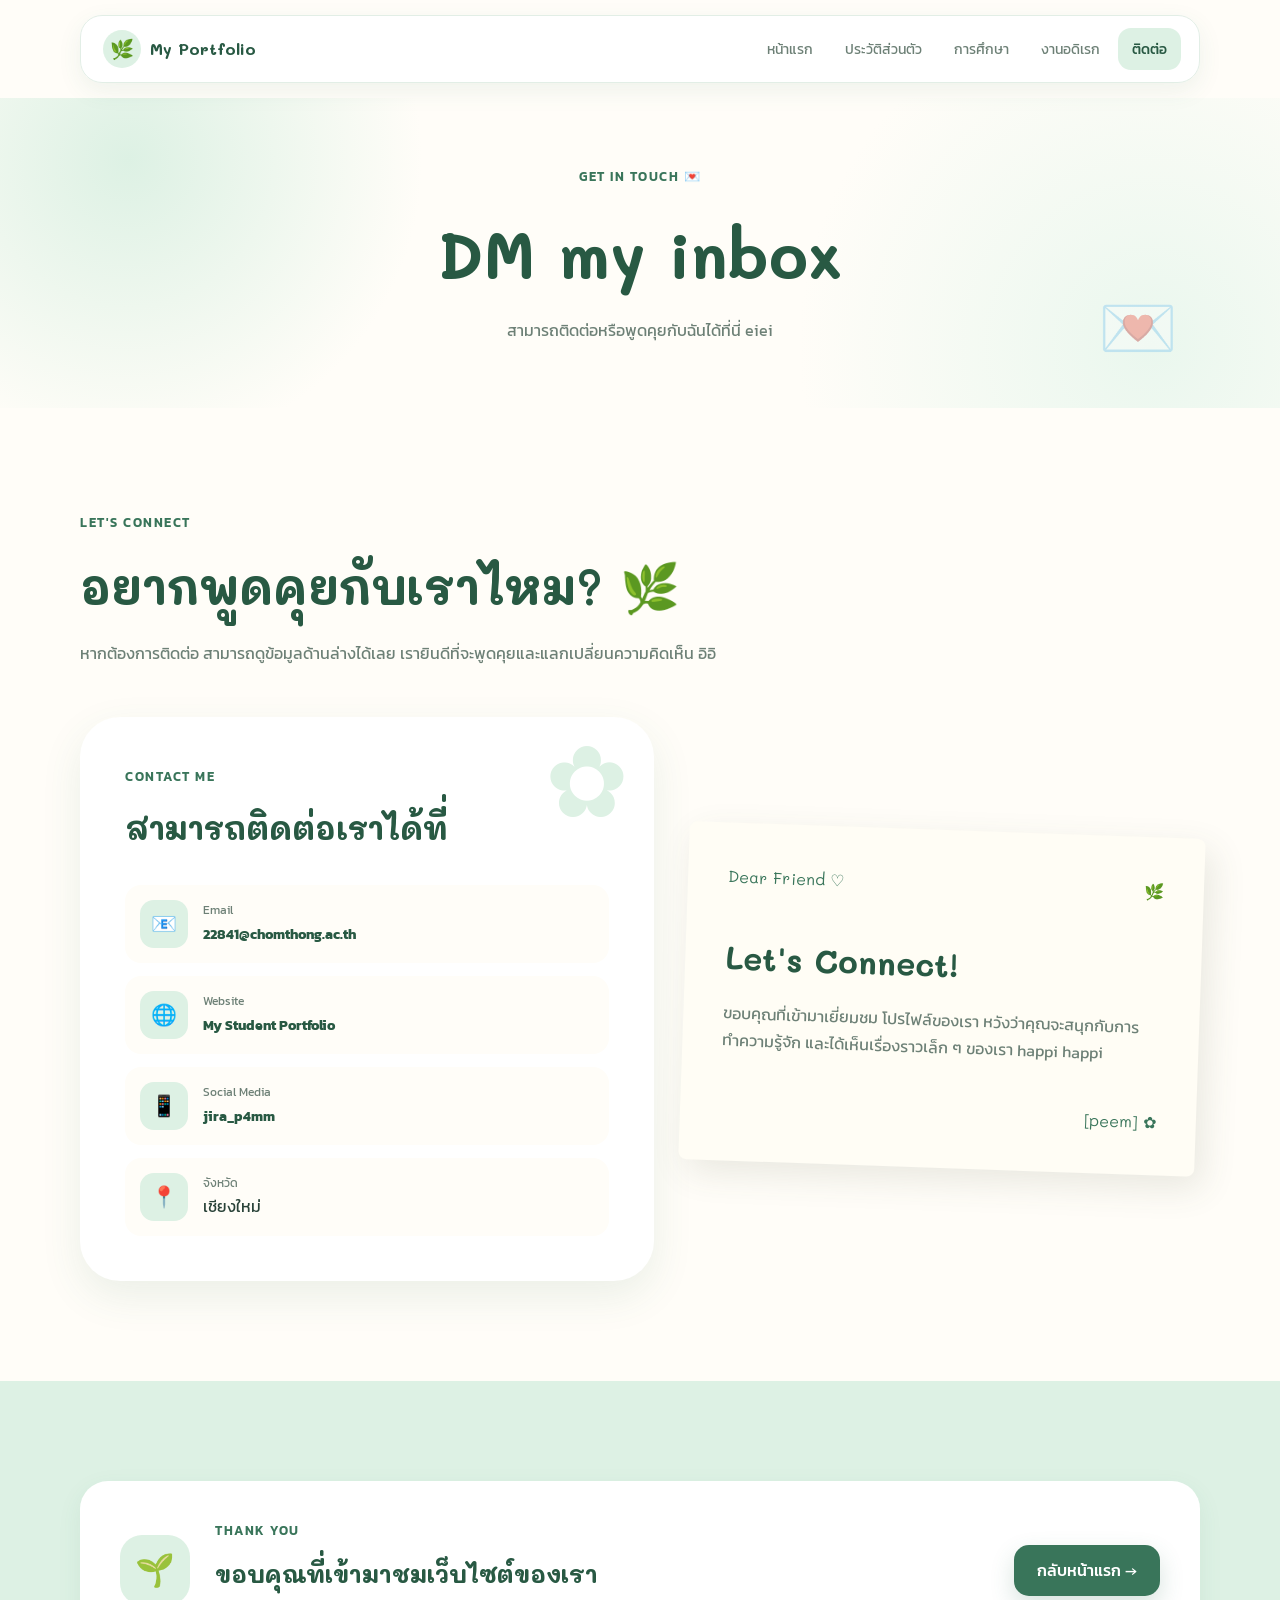
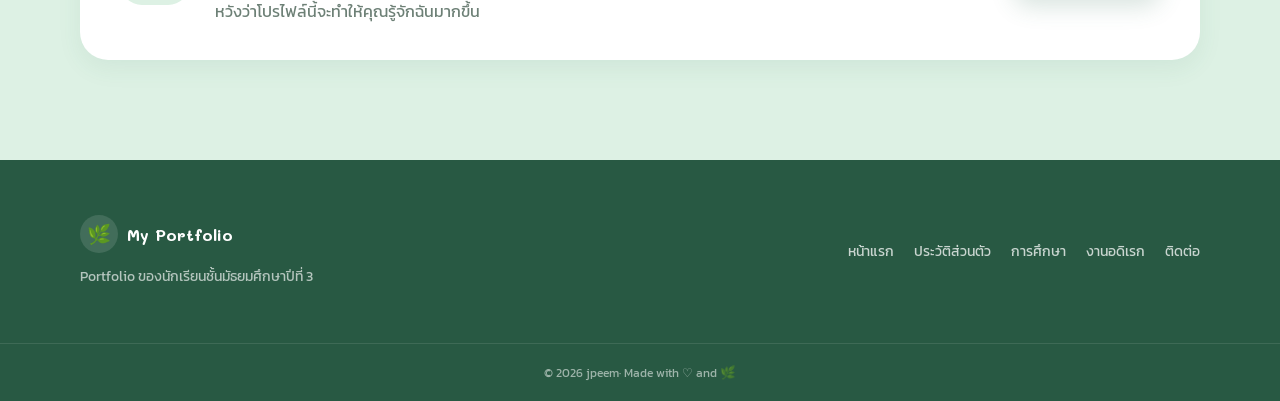
==== contact.html @ 98099026 "Update contact.html" ====
<!DOCTYPE html>
<html lang="th">
<head>
    <meta charset="UTF-8">
    <meta name="viewport" content="width=device-width, initial-scale=1.0">

    <title>My Portfolio | ติดต่อ</title>

    <link rel="preconnect" href="https://fonts.googleapis.com">
    <link rel="preconnect" href="https://fonts.gstatic.com" crossorigin>
    <link href="https://fonts.googleapis.com/css2?family=Kanit:wght@300;400;500;600;700&family=Mali:wght@400;500;600;700&display=swap" rel="stylesheet">

    <link rel="stylesheet" href="style.css">
</head>

<body>

<header class="site-header">
    <nav class="navbar container">

        <a href="index.html" class="logo">
            <span class="logo-icon">🌿</span>
            <span>My Portfolio</span>
        </a>

        <div class="nav-menu">
            <a href="index.html" class="nav-link">หน้าแรก</a>
            <a href="profile.html" class="nav-link">ประวัติส่วนตัว</a>
            <a href="education.html" class="nav-link">การศึกษา</a>
            <a href="hobby.html" class="nav-link">งานอดิเรก</a>
            <a href="contact.html" class="nav-link active">ติดต่อ</a>
        </div>

    </nav>
</header>


<main>

    <section class="page-hero">

        <div class="container page-hero-content">

            <span class="small-label">GET IN TOUCH 💌</span>

            <h1>DM my inbox</h1>

            <p>
                สามารถติดต่อหรือพูดคุยกับฉันได้ที่นี่ eiei
            </p>

        </div>

        <div class="page-decoration">💌</div>

    </section>


    <section class="section contact-section">

        <div class="container">

            <div class="contact-intro">

                <span class="small-label">LET'S CONNECT</span>

                <h2>
                    อยากพูดคุยกับเราไหม? 🌿
                </h2>

                <p>
                    หากต้องการติดต่อ สามารถดูข้อมูลด้านล่างได้เลย
                   เรายินดีที่จะพูดคุยและแลกเปลี่ยนความคิดเห็น อิอิ
                </p>

            </div>


            <div class="contact-layout">

                <div class="contact-card-main">

                    <div class="contact-card-decoration">
                        ✿
                    </div>

                    <span class="small-label">CONTACT ME</span>

                    <h3>สามารถติดต่อเราได้ที่</h3>

                    <div class="contact-list">

                        <div class="contact-item">

                            <div class="contact-icon">
                                📧
                            </div>

                            <div>
                                <small>Email</small>
                                <strong>22841@chomthong.ac.th</strong>
                            </div>

                        </div>


                        <div class="contact-item">

                            <div class="contact-icon">
                                🌐
                            </div>

                            <div>
                                <small>Website</small>
                                <strong>My Student Portfolio</strong>
                            </div>

                        </div>


                        <div class="contact-item">

                            <div class="contact-icon">
                                📱
                            </div>

                            <div>
                                <small>Social Media</small>
                                <strong>jira_p4mm</strong>
                            </div>

                        </div>


                        <div class="contact-item">

                            <div class="contact-icon">
                                📍
                            </div>

                            <div>
                                <small>จังหวัด</small>
                                <strong></strong>เชียงใหม่</strong>
                            </div>

                        </div>

                    </div>

                </div>


                <div class="contact-message">

                    <div class="message-paper">

                        <div class="paper-top">
                            <span>Dear Friend ♡</span>
                            <span>🌿</span>
                        </div>

                        <h3>Let's Connect!</h3>

                        <p>
                            ขอบคุณที่เข้ามาเยี่ยมชม โปรไฟล์ของเรา
                            หวังว่าคุณจะสนุกกับการทำความรู้จัก
                            และได้เห็นเรื่องราวเล็ก ๆ ของเรา happi happi
                        </p>

                        <div class="paper-signature">
                            [peem] ✿
                        </div>

                    </div>

                </div>

            </div>

        </div>

    </section>

    <section class="section soft-section">

        <div class="container">

            <div class="contact-cta">

                <div class="cta-icon">
                    🌱
                </div>

                <div>
                    <span class="small-label">
                        THANK YOU
                    </span>

                    <h2>
                        ขอบคุณที่เข้ามาชมเว็บไซต์ของเรา
                    </h2>

                    <p>
                        หวังว่าโปรไฟล์นี้จะทำให้คุณรู้จักฉันมากขึ้น
                    </p>
                </div>

                <a href="index.html" class="btn btn-primary">
                    กลับหน้าแรก →
                </a>

            </div>

        </div>

    </section>

</main>


<footer class="footer">

    <div class="container footer-content">

        <div class="footer-brand">
            <div class="logo footer-logo">
                <span class="logo-icon">🌿</span>
                <span>My Portfolio</span>
            </div>

            <p>Portfolio ของนักเรียนชั้นมัธยมศึกษาปีที่ 3</p>
        </div>

        <div class="footer-links">
            <a href="index.html">หน้าแรก</a>
            <a href="profile.html">ประวัติส่วนตัว</a>
            <a href="education.html">การศึกษา</a>
            <a href="hobby.html">งานอดิเรก</a>
            <a href="contact.html">ติดต่อ</a>
        </div>

    </div>

    <div class="footer-bottom">
        <p>© 2026 jpeem· Made with ♡ and 🌿</p>
    </div>

</footer>

</body>
</html>
---- style.css ----
/* ========================================
   GOOGLE FONT
======================================== */

@import url('https://fonts.googleapis.com/css2?family=Kanit:wght@300;400;500;600;700&family=Mali:wght@400;500;600;700&display=swap');


/* ========================================
   ROOT / DESIGN SYSTEM
======================================== */

:root {

    --cream: #FFFDF8;
    --white: #FFFFFF;

    --green-light: #DDF1E4;
    --green-soft: #A8D5BA;
    --green: #7FBF9B;

    --green-dark: #39755A;
    --green-deep: #285943;

    --text: #294238;
    --text-light: #6D8076;

    --yellow-soft: #FFF2C9;

    --shadow:
        0 15px 40px rgba(57, 117, 90, 0.10);

    --shadow-small:
        0 8px 25px rgba(57, 117, 90, 0.08);

    --radius-xl: 40px;
    --radius-lg: 28px;
    --radius-md: 20px;
    --radius-sm: 14px;

}


/* ========================================
   RESET
======================================== */

* {
    margin: 0;
    padding: 0;
    box-sizing: border-box;
}

html {
    scroll-behavior: smooth;
}

body {
    font-family: 'Kanit', sans-serif;
    background: var(--cream);
    color: var(--text);
    line-height: 1.7;
    overflow-x: hidden;
}

img {
    max-width: 100%;
    display: block;
}

a {
    color: inherit;
    text-decoration: none;
}

button,
a {
    -webkit-tap-highlight-color: transparent;
}


/* ========================================
   GLOBAL
======================================== */

.container {
    width: min(1120px, calc(100% - 40px));
    margin: auto;
}

.section {
    padding: 100px 0;
}

.soft-section {
    background: var(--green-light);
}

.center {
    text-align: center;
}

.small-label {
    display: inline-block;
    color: var(--green-dark);
    font-size: 0.82rem;
    font-weight: 600;
    letter-spacing: 1.5px;
    margin-bottom: 12px;
}

.section-heading {
    margin-bottom: 55px;
}

.section-heading h2 {
    font-family: 'Mali', cursive;
    font-size: clamp(2rem, 4vw, 3rem);
    line-height: 1.3;
    color: var(--green-deep);
    margin-bottom: 12px;
}

.section-heading p {
    max-width: 620px;
    margin: auto;
    color: var(--text-light);
}


/* ========================================
   NAVBAR
======================================== */

.site-header {
    position: sticky;
    top: 0;
    z-index: 1000;
    padding: 15px 0;
    background: rgba(255, 253, 248, 0.85);
    backdrop-filter: blur(15px);
}

.navbar {
    min-height: 68px;
    display: flex;
    align-items: center;
    justify-content: space-between;
    gap: 30px;

    background: rgba(255, 255, 255, 0.95);
    border: 1px solid #e2eee6;
    border-radius: 22px;
    padding: 10px 18px 10px 22px;

    box-shadow: var(--shadow-small);
}

.logo {
    display: flex;
    align-items: center;
    gap: 9px;

    font-family: 'Mali', cursive;
    font-weight: 700;
    color: var(--green-deep);
    white-space: nowrap;
}

.logo-icon {
    width: 38px;
    height: 38px;

    display: grid;
    place-items: center;

    background: var(--green-light);
    border-radius: 50%;

    font-size: 1.2rem;
}

.nav-menu {
    display: flex;
    align-items: center;
    gap: 4px;
}

.nav-link {
    padding: 9px 14px;
    border-radius: 13px;

    font-size: 0.9rem;
    color: var(--text-light);

    transition: 0.25s ease;
}

.nav-link:hover {
    color: var(--green-dark);
    background: var(--green-light);
    transform: translateY(-2px);
}

.nav-link.active {
    color: var(--green-deep);
    background: var(--green-light);
    font-weight: 500;
}


/* ========================================
   BUTTON
======================================== */

.btn {
    display: inline-flex;
    justify-content: center;
    align-items: center;
    gap: 8px;

    min-height: 50px;
    padding: 12px 23px;

    border-radius: 15px;

    font-weight: 500;

    transition:
        transform 0.25s ease,
        box-shadow 0.25s ease,
        background 0.25s ease;
}

.btn:hover {
    transform: translateY(-4px);
}

.btn-primary {
    background: var(--green-dark);
    color: white;
    box-shadow: 0 10px 25px rgba(57, 117, 90, 0.2);
}

.btn-primary:hover {
    background: var(--green-deep);
    box-shadow: 0 15px 30px rgba(57, 117, 90, 0.25);
}

.btn-outline {
    background: white;
    border: 1px solid var(--green-soft);
    color: var(--green-dark);
}

.btn-outline:hover {
    background: var(--green-light);
}

.btn-white {
    background: white;
    color: var(--green-dark);
}

.btn-white:hover {
    background: var(--cream);
}


/* ========================================
   HERO
======================================== */

.hero {
    position: relative;
    min-height: calc(100vh - 100px);

    display: flex;
    align-items: center;

    overflow: hidden;
}

.hero-grid {
    display: grid;
    grid-template-columns: 1.05fr 0.95fr;
    align-items: center;
    gap: 70px;

    padding: 70px 0;
}

.hero-content {
    animation: fadeUp 0.8s ease both;
}

.hero-content h1 {
    font-family: 'Mali', cursive;

    font-size: clamp(2.7rem, 6vw, 5rem);

    line-height: 1.15;

    color: var(--green-deep);

    margin-bottom: 25px;
}

.hero-content h1 span {
    color: var(--green-dark);
    position: relative;
}

.hero-content h1 span::after {
    content: "";
    position: absolute;

    left: 0;
    bottom: -7px;

    width: 100%;
    height: 9px;

    background: var(--green-light);
    border-radius: 50%;

    z-index: -1;
}

.hero-description {
    max-width: 600px;

    font-size: 1.08rem;
    color: var(--text-light);

    margin-bottom: 30px;
}

.hero-buttons {
    display: flex;
    flex-wrap: wrap;
    gap: 12px;
}

.mini-stats {
    display: flex;
    gap: 30px;
    margin-top: 45px;
}

.mini-stats div {
    display: flex;
    flex-direction: column;
}

.mini-stats strong {
    font-family: 'Mali', cursive;
    font-size: 1.3rem;
    color: var(--green-dark);
}

.mini-stats span {
    font-size: 0.78rem;
    color: var(--text-light);
}


/* HERO IMAGE */

.hero-image-area {
    position: relative;

    min-height: 580px;

    display: grid;
    place-items: center;

    animation: fadeUp 0.9s 0.1s ease both;
}

.circle-bg {
    position: absolute;

    width: 440px;
    height: 440px;

    background: var(--green-light);

    border-radius: 50%;

    transform: rotate(-8deg);
}

.circle-bg::after {
    content: "";

    position: absolute;

    inset: 20px;

    border: 2px dashed var(--green-soft);

    border-radius: 50%;
}

.profile-frame {
    position: relative;
    z-index: 2;

    width: min(340px, 75%);
    aspect-ratio: 0.82;

    padding: 10px;

    background: white;

    border: 1px solid #e0eee5;

    border-radius: 170px 170px 45px 45px;

    box-shadow: var(--shadow);

    transform: rotate(2deg);

    transition: 0.4s ease;
}

.profile-frame:hover {
    transform: rotate(0deg) scale(1.03);
}

.profile-frame img {
    width: 100%;
    height: 100%;

    object-fit: cover;

    border-radius: 160px 160px 35px 35px;
}

.floating-tag {
    position: absolute;
    z-index: 4;

    padding: 9px 15px;

    background: white;

    border: 1px solid #e2eee6;

    border-radius: 15px;

    box-shadow: var(--shadow-small);

    font-size: 0.85rem;

    color: var(--green-dark);
}

.tag-one {
    top: 20%;
    left: 5%;
    animation: floating 4s ease-in-out infinite;
}

.tag-two {
    right: 3%;
    bottom: 20%;
    animation: floating 4s 1s ease-in-out infinite;
}

.flower {
    position: absolute;
    color: var(--green);
    font-size: 2.5rem;
}

.flower-one {
    top: 10%;
    right: 15%;
}

.flower-two {
    bottom: 12%;
    left: 15%;
}

.hero-decoration {
    position: absolute;
    color: var(--green-soft);
    opacity: 0.7;
    pointer-events: none;
}

.decoration-one {
    top: 15%;
    left: 4%;
    font-size: 3rem;
}

.decoration-two {
    right: 5%;
    top: 25%;
    font-size: 2.2rem;
}

.decoration-three {
    bottom: 10%;
    right: 35%;
    font-size: 2rem;
}


/* ========================================
   INTRO
======================================== */

.intro-layout {
    display: grid;
    grid-template-columns: 1.3fr 0.7fr;
    gap: 25px;
}

.intro-card {
    position: relative;

    padding: 45px;

    background: white;

    border: 1px solid #e3eee7;

    border-radius: var(--radius-lg);

    box-shadow: var(--shadow-small);

    overflow: hidden;

    transition: 0.3s ease;
}

.intro-card:hover {
    transform: translateY(-7px);
    box-shadow: var(--shadow);
}

.card-number {
    position: absolute;
    top: 25px;
    right: 30px;

    color: var(--green-light);

    font-family: 'Mali', cursive;
    font-size: 3rem;
    font-weight: 700;
}

.card-icon {
    width: 62px;
    height: 62px;

    display: grid;
    place-items: center;

    background: var(--green-light);

    border-radius: 20px;

    font-size: 1.8rem;

    margin-bottom: 25px;
}

.intro-card h3 {
    font-family: 'Mali', cursive;
    font-size: 1.8rem;
    color: var(--green-deep);

    margin-bottom: 12px;
}

.intro-card p {
    color: var(--text-light);
    margin-bottom: 25px;
}

.text-link {
    color: var(--green-dark);
    font-weight: 500;
}

.text-link:hover {
    color: var(--green-deep);
}

.intro-side {
    display: flex;
    flex-direction: column;
    gap: 25px;
}

.mini-card {
    flex: 1;

    display: flex;
    align-items: flex-start;
    gap: 18px;

    padding: 30px;

    background: var(--green-light);

    border-radius: var(--radius-lg);

    transition: 0.3s ease;
}

.mini-card:hover {
    transform: translateX(6px);
    background: #d3ebdc;
}

.mini-card > span {
    font-size: 2rem;
}

.mini-card h3 {
    color: var(--green-deep);
    margin-bottom: 5px;
}

.mini-card p {
    font-size: 0.9rem;
    color: var(--text-light);
}


/* ========================================
   INTEREST
======================================== */

.interest-grid {
    display: grid;
    grid-template-columns: repeat(4, 1fr);
    gap: 18px;
}

.interest-item {
    padding: 28px 22px;

    background: white;

    border-radius: var(--radius-md);

    text-align: center;

    transition: 0.3s ease;
}

.interest-item:hover {
    transform: translateY(-8px);
    box-shadow: var(--shadow);
}

.interest-icon {
    width: 65px;
    height: 65px;

    display: grid;
    place-items: center;

    margin: auto auto 18px;

    background: var(--green-light);

    border-radius: 50%;

    font-size: 1.7rem;
}

.interest-item h3 {
    color: var(--green-deep);
    margin-bottom: 5px;
}

.interest-item p {
    color: var(--text-light);
    font-size: 0.85rem;
}


/* ========================================
   CTA
======================================== */

.cta-section {
    padding: 90px 0;
}

.cta-box {
    position: relative;

    display: flex;
    justify-content: space-between;
    align-items: center;
    gap: 30px;

    padding: 50px;

    background: var(--green-dark);

    color: white;

    border-radius: var(--radius-xl);

    overflow: hidden;
}

.cta-box::after {
    content: "✿";

    position: absolute;

    right: 20px;
    top: -35px;

    font-size: 150px;

    color: rgba(255, 255, 255, 0.08);
}

.cta-box .small-label {
    color: var(--green-light);
}

.cta-box h2 {
    font-family: 'Mali', cursive;
    font-size: 2.2rem;

    margin-bottom: 8px;
}

.cta-box p {
    opacity: 0.8;
}


/* ========================================
   PAGE HERO
======================================== */

.page-hero {
    position: relative;

    min-height: 310px;

    display: flex;
    align-items: center;

    background:
        radial-gradient(
            circle at 10% 20%,
            var(--green-light),
            transparent 25%
        ),
        radial-gradient(
            circle at 90% 80%,
            #eaf7ee,
            transparent 30%
        );

    overflow: hidden;
}

.page-hero-content {
    text-align: center;
}

.page-hero h1 {
    font-family: 'Mali', cursive;

    font-size: clamp(2.4rem, 5vw, 4rem);

    color: var(--green-deep);

    margin-bottom: 8px;
}

.page-hero p {
    color: var(--text-light);
}

.page-decoration {
    position: absolute;

    right: 8%;
    bottom: 25px;

    font-size: 4rem;

    opacity: 0.35;
}


/* ========================================
   PROFILE
======================================== */

.profile-layout {
    display: grid;
    grid-template-columns: 0.8fr 1.2fr;

    align-items: center;

    gap: 80px;
}

.profile-photo-wrapper {
    position: relative;

    width: 100%;
    max-width: 400px;

    margin: auto;
}

.profile-circle {
    position: absolute;

    width: 80%;
    aspect-ratio: 1;

    background: var(--green-light);

    border-radius: 50%;

    top: 8%;
    left: 10%;
}

.profile-photo {
    position: relative;
    z-index: 2;

    width: 85%;

    margin: auto;

    border-radius: 180px 180px 35px 35px;

    border: 10px solid white;

    box-shadow: var(--shadow);

    transform: rotate(-2deg);

    transition: 0.4s ease;
}

.profile-photo:hover {
    transform: rotate(0deg) scale(1.02);
}

.photo-label {
    position: absolute;
    z-index: 3;

    bottom: 30px;
    right: 0;

    background: white;

    padding: 10px 18px;

    border-radius: 14px;

    box-shadow: var(--shadow-small);

    color: var(--green-dark);

    animation: floating 4s ease-in-out infinite;
}

.profile-info h2 {
    font-family: 'Mali', cursive;

    font-size: clamp(2rem, 4vw, 3.2rem);

    color: var(--green-deep);

    margin-bottom: 15px;
}

.profile-intro {
    color: var(--text-light);

    margin-bottom: 30px;
}

.info-grid {
    display: grid;

    grid-template-columns: repeat(2, 1fr);

    gap: 12px;
}

.info-box {
    display: flex;
    align-items: center;

    gap: 13px;

    padding: 15px;

    background: white;

    border: 1px solid #e3eee7;

    border-radius: 16px;

    transition: 0.25s ease;
}

.info-box:hover {
    border-color: var(--green-soft);
    transform: translateY(-3px);
    box-shadow: var(--shadow-small);
}

.info-icon {
    width: 42px;
    height: 42px;

    flex-shrink: 0;

    display: grid;
    place-items: center;

    background: var(--green-light);

    border-radius: 12px;
}

.info-box small {
    display: block;

    color: var(--text-light);

    font-size: 0.72rem;
}

.info-box strong {
    display: block;

    color: var(--green-deep);

    font-size: 0.9rem;
}


/* ========================================
   PERSONALITY
======================================== */

.personality-grid {
    display: grid;
    grid-template-columns: repeat(3, 1fr);
    gap: 20px;
}

.personality-card {
    background: white;

    padding: 35px;

    border-radius: var(--radius-lg);

    text-align: center;

    box-shadow: var(--shadow-small);

    transition: 0.3s ease;
}

.personality-card:hover {
    transform: translateY(-8px) rotate(-1deg);
    box-shadow: var(--shadow);
}

.personality-card > span {
    display: block;

    font-size: 2.7rem;

    margin-bottom: 15px;
}

.personality-card h3 {
    font-family: 'Mali', cursive;

    color: var(--green-deep);

    margin-bottom: 8px;
}

.personality-card p {
    color: var(--text-light);
    font-size: 0.9rem;
}


/* ========================================
   QUOTE
======================================== */

.quote-box {
    position: relative;

    max-width: 800px;

    margin: auto;

    padding: 50px;

    background: white;

    border-radius: var(--radius-xl);

    box-shadow: var(--shadow-small);

    text-align: center;

    overflow: hidden;
}

.quote-icon {
    display: block;

    color: var(--green-soft);

    font-family: Georgia, serif;

    font-size: 5rem;

    line-height: 0.7;
}

.quote-box p {
    font-family: 'Mali', cursive;

    font-size: 1.3rem;

    color: var(--green-deep);
}

.quote-leaf {
    display: block;

    margin-top: 20px;
}


/* ========================================
   EDUCATION TIMELINE
======================================== */

.timeline {
    position: relative;

    max-width: 850px;

    margin: auto;
}

.timeline::before {
    content: "";

    position: absolute;

    left: 25px;
    top: 20px;
    bottom: 20px;

    width: 2px;

    background: var(--green-soft);
}

.timeline-item {
    position: relative;

    display: grid;

    grid-template-columns: 52px 1fr;

    gap: 25px;

    margin-bottom: 45px;
}

.timeline-dot {
    position: relative;
    z-index: 2;

    width: 52px;
    height: 52px;

    display: grid;
    place-items: center;

    background: var(--green-dark);

    color: white;

    border-radius: 50%;

    font-family: 'Mali', cursive;

    box-shadow: 0 0 0 7px var(--green-light);
}

.timeline-content {
    position: relative;

    padding: 30px;

    background: white;

    border: 1px solid #e3eee7;

    border-radius: var(--radius-md);

    box-shadow: var(--shadow-small);

    transition: 0.3s ease;
}

.timeline-content:hover {
    transform: translateX(7px);
    box-shadow: var(--shadow);
}

.timeline-year {
    display: inline-block;

    padding: 5px 12px;

    background: var(--green-light);

    color: var(--green-dark);

    border-radius: 20px;

    font-size: 0.78rem;

    margin-bottom: 10px;
}

.timeline-content h3 {
    color: var(--green-deep);

    margin-bottom: 7px;
}

.timeline-content p {
    color: var(--text-light);
}

.current-badge {
    display: inline-block;

    margin-top: 15px;

    padding: 5px 12px;

    background: var(--green-dark);

    color: white;

    border-radius: 20px;

    font-size: 0.75rem;
}


/* ========================================
   EDUCATION HIGHLIGHT
======================================== */

.education-highlight {
    display: grid;

    grid-template-columns: 0.6fr 1.4fr;

    overflow: hidden;

    background: white;

    border-radius: var(--radius-xl);

    box-shadow: var(--shadow);

}

.school-visual {
    min-height: 300px;

    display: flex;
    flex-direction: column;

    align-items: center;
    justify-content: center;

    background: var(--green-dark);

    color: white;
}

.school-icon {
    font-size: 4rem;

    margin-bottom: 10px;
}

.school-visual span {
    font-family: 'Mali', cursive;

    letter-spacing: 2px;
}

.school-details {
    padding: 40px;
}

.detail-row {
    display: flex;
    justify-content: space-between;
    gap: 30px;

    padding: 18px 0;

    border-bottom: 1px dashed #d8e8dd;
}

.detail-row:last-child {
    border-bottom: 0;
}

.detail-row span {
    color: var(--text-light);
}

.detail-row strong {
    color: var(--green-deep);

    text-align: right;
}


/* ========================================
   SUBJECT
======================================== */

.subject-card {
    max-width: 800px;

    margin: auto;

    display: flex;
    align-items: center;

    gap: 25px;

    padding: 35px;

    background: white;

    border-radius: var(--radius-lg);

    box-shadow: var(--shadow-small);

    border-left: 7px solid var(--green);
}

.subject-icon {
    width: 75px;
    height: 75px;

    flex-shrink: 0;

    display: grid;
    place-items: center;

    background: var(--green-light);

    border-radius: 22px;

    font-size: 2rem;
}

.subject-card h3 {
    color: var(--green-deep);

    font-family: 'Mali', cursive;

    margin-bottom: 5px;
}

.subject-card p {
    color: var(--text-light);
}


/* ========================================
   HOBBY BENTO
======================================== */

.hobby-bento {
    display: grid;

    grid-template-columns: repeat(3, 1fr);

    grid-auto-rows: minmax(250px, auto);

    gap: 20px;
}

.hobby-card {
    position: relative;

    padding: 30px;

    border-radius: var(--radius-lg);

    overflow: hidden;

    transition: 0.35s ease;

    border: 1px solid rgba(57, 117, 90, 0.08);
}

.hobby-card:hover {
    transform: translateY(-9px) rotate(-0.7deg);
    box-shadow: var(--shadow);
}

.hobby-large {
    grid-row: span 2;
}

.green-card {
    background: var(--green-dark);
    color: white;
}

.music-card {
    background: #f1f8e9;
}

.sport-card {
    background: #fff8dc;
}

.tech-card {
    background: #e7f4ed;
}

.movie-card {
    background: #f8eee8;
}

.creative-card {
    background: #eef6f0;
}

.hobby-card-top {
    display: flex;
    justify-content: space-between;
    align-items: center;

    margin-bottom: 25px;
}

.hobby-icon {
    width: 60px;
    height: 60px;

    display: grid;
    place-items: center;

    background: rgba(255, 255, 255, 0.65);

    border-radius: 18px;

    font-size: 1.8rem;
}

.green-card .hobby-icon {
    background: rgba(255, 255, 255, 0.15);
}

.hobby-number {
    font-family: 'Mali', cursive;
    font-size: 1.2rem;
    opacity: 0.5;
}

.hobby-card h3 {
    font-family: 'Mali', cursive;

    font-size: 1.5rem;

    color: var(--green-deep);

    margin-bottom: 8px;
}

.green-card h3 {
    color: white;
}

.hobby-card p {
    color: var(--text-light);

    font-size: 0.9rem;
}

.green-card p {
    color: rgba(255, 255, 255, 0.78);
}

.hobby-tag {
    display: inline-block;

    margin-top: 25px;

    padding: 6px 12px;

    border-radius: 20px;

    background: rgba(255, 255, 255, 0.15);

    font-size: 0.72rem;

    letter-spacing: 1px;
}


/* ========================================
   HOBBY MESSAGE
======================================== */

.hobby-message {
    position: relative;

    max-width: 800px;

    margin: auto;

    padding: 55px 45px;

    background: white;

    border-radius: var(--radius-xl);

    text-align: center;

    box-shadow: var(--shadow);

    overflow: hidden;
}

.message-decoration {
    position: absolute;

    top: 10px;
    right: 20px;

    color: var(--green-soft);

    font-size: 4rem;
}

.hobby-message h2 {
    font-family: 'Mali', cursive;

    color: var(--green-deep);

    font-size: 2rem;

    margin-bottom: 15px;
}

.hobby-message p {
    color: var(--text-light);

    max-width: 600px;

    margin: auto;
}

.message-leaves {
    margin-top: 25px;
}


/* ========================================
   CONTACT
======================================== */

.contact-intro {
    max-width: 650px;

    margin-bottom: 50px;
}

.contact-intro h2 {
    font-family: 'Mali', cursive;

    font-size: clamp(2rem, 4vw, 3rem);

    color: var(--green-deep);

    margin-bottom: 12px;
}

.contact-intro p {
    color: var(--text-light);
}

.contact-layout {
    display: grid;

    grid-template-columns: 1fr 0.9fr;

    gap: 30px;

    align-items: stretch;
}

.contact-card-main {
    position: relative;

    padding: 45px;

    background: white;

    border-radius: var(--radius-xl);

    box-shadow: var(--shadow);

    overflow: hidden;
}

.contact-card-decoration {
    position: absolute;

    top: -20px;
    right: 25px;

    font-size: 100px;

    color: var(--green-light);
}

.contact-card-main h3 {
    font-family: 'Mali', cursive;

    font-size: 2rem;

    color: var(--green-deep);

    margin-bottom: 30px;
}

.contact-list {
    display: flex;

    flex-direction: column;

    gap: 13px;
}

.contact-item {
    display: flex;

    align-items: center;

    gap: 15px;

    padding: 15px;

    background: var(--cream);

    border-radius: 16px;

    transition: 0.25s ease;
}

.contact-item:hover {
    background: var(--green-light);

    transform: translateX(5px);
}

.contact-icon {
    width: 48px;
    height: 48px;

    display: grid;
    place-items: center;

    flex-shrink: 0;

    background: var(--green-light);

    border-radius: 14px;

    font-size: 1.3rem;
}

.contact-item small {
    display: block;

    color: var(--text-light);

    font-size: 0.75rem;
}

.contact-item strong {
    color: var(--green-deep);

    font-size: 0.9rem;

    word-break: break-word;
}


/* PAPER */

.contact-message {
    display: flex;
    align-items: center;
}

.message-paper {
    width: 100%;

    padding: 40px;

    background: #fffdf5;

    border-radius: 8px;

    box-shadow: 8px 12px 35px rgba(70, 80, 60, 0.12);

    transform: rotate(2deg);

    transition: 0.3s ease;
}

.message-paper:hover {
    transform: rotate(0deg);
}

.paper-top {
    display: flex;
    justify-content: space-between;

    color: var(--green-dark);

    font-family: 'Mali', cursive;

    margin-bottom: 40px;
}

.message-paper h3 {
    font-family: 'Mali', cursive;

    color: var(--green-deep);

    font-size: 2rem;

    margin-bottom: 15px;
}

.message-paper p {
    color: var(--text-light);
}

.paper-signature {
    margin-top: 40px;

    text-align: right;

    font-family: 'Mali', cursive;

    color: var(--green-dark);
}


/* CONTACT CTA */

.contact-cta {
    display: grid;

    grid-template-columns: auto 1fr auto;

    align-items: center;

    gap: 25px;

    padding: 35px 40px;

    background: white;

    border-radius: var(--radius-lg);

    box-shadow: var(--shadow-small);
}

.cta-icon {
    width: 70px;
    height: 70px;

    display: grid;
    place-items: center;

    background: var(--green-light);

    border-radius: 22px;

    font-size: 2rem;
}

.contact-cta h2 {
    font-family: 'Mali', cursive;

    color: var(--green-deep);

    margin-bottom: 3px;
}

.contact-cta p {
    color: var(--text-light);
}


/* ========================================
   FOOTER
======================================== */

.footer {
    background: var(--green-deep);

    color: white;

    margin-top: 0;
}

.footer-content {
    display: flex;

    justify-content: space-between;

    gap: 50px;

    padding: 55px 0;
}

.footer-logo {
    color: white;
}

.footer-logo .logo-icon {
    background: rgba(255, 255, 255, 0.12);
}

.footer-brand p {
    margin-top: 12px;

    color: rgba(255, 255, 255, 0.65);

    font-size: 0.85rem;
}

.footer-links {
    display: flex;

    flex-wrap: wrap;

    align-items: center;

    gap: 8px 20px;
}

.footer-links a {
    color: rgba(255, 255, 255, 0.75);

    font-size: 0.85rem;

    transition: 0.2s ease;
}

.footer-links a:hover {
    color: white;

    transform: translateY(-2px);
}

.footer-bottom {
    padding: 18px 20px;

    border-top: 1px solid rgba(255, 255, 255, 0.1);

    text-align: center;

    color: rgba(255, 255, 255, 0.55);

    font-size: 0.78rem;
}


/* ========================================
   ANIMATION
======================================== */

@keyframes fadeUp {

    from {
        opacity: 0;
        transform: translateY(25px);
    }

    to {
        opacity: 1;
        transform: translateY(0);
    }

}

@keyframes floating {

    0%,
    100% {
        transform: translateY(0);
    }

    50% {
        transform: translateY(-8px);
    }

}


/* ========================================
   TABLET
======================================== */

@media (max-width: 900px) {

    .nav-menu {
        gap: 0;
    }

    .nav-link {
        padding: 8px 9px;
        font-size: 0.82rem;
    }

    .hero-grid {
        grid-template-columns: 1fr;

        text-align: center;

        gap: 20px;
    }

    .hero-description {
        margin-left: auto;
        margin-right: auto;
    }

    .hero-buttons,
    .mini-stats {
        justify-content: center;
    }

    .hero-image-area {
        min-height: 500px;
    }

    .intro-layout {
        grid-template-columns: 1fr;
    }

    .interest-grid {
        grid-template-columns: repeat(2, 1fr);
    }

    .profile-layout {
        grid-template-columns: 1fr;

        gap: 60px;
    }

    .profile-info {
        text-align: center;
    }

    .profile-info .small-label {
        display: block;
    }

    .personality-grid {
        grid-template-columns: 1fr;
    }

    .education-highlight {
        grid-template-columns: 1fr;
    }

    .school-visual {
        min-height: 220px;
    }

    .hobby-bento {
        grid-template-columns: repeat(2, 1fr);
    }

    .hobby-large {
        grid-row: span 1;
    }

    .contact-layout {
        grid-template-columns: 1fr;
    }

    .contact-cta {
        grid-template-columns: auto 1fr;
    }

    .contact-cta .btn {
        grid-column: 1 / -1;
        justify-self: start;
    }

}


/* ========================================
   MOBILE
======================================== */

@media (max-width: 650px) {

    .container {
        width: min(100% - 28px, 1120px);
    }

    .section {
        padding: 70px 0;
    }

    .site-header {
        padding: 8px 0;
    }

    .navbar {
        flex-direction: column;

        align-items: stretch;

        gap: 5px;

        padding: 10px;
    }

    .logo {
        justify-content: center;
    }

    .nav-menu {
        justify-content: center;

        flex-wrap: wrap;
    }

    .nav-link {
        padding: 7px 8px;

        font-size: 0.74rem;
    }

    .hero {
        min-height: auto;
    }

    .hero-grid {
        padding: 50px 0;
    }

    .hero-content h1 {
        font-size: 2.5rem;
    }

    .hero-description {
        font-size: 0.95rem;
    }

    .hero-buttons {
        flex-direction: column;
    }

    .hero-buttons .btn {
        width: 100%;
    }

    .mini-stats {
        gap: 18px;
    }

    .hero-image-area {
        min-height: 410px;
    }

    .circle-bg {
        width: 310px;
        height: 310px;
    }

    .profile-frame {
        width: 250px;
    }

    .floating-tag {
        font-size: 0.72rem;
    }

    .tag-one {
        left: 0;
    }

    .tag-two {
        right: 0;
    }

    .decoration-one {
        display: none;
    }

    .intro-card {
        padding: 30px;
    }

    .interest-grid {
        grid-template-columns: 1fr;
    }

    .cta-box {
        flex-direction: column;

        align-items: flex-start;

        padding: 35px 28px;
    }

    .cta-box h2 {
        font-size: 1.7rem;
    }

    .page-hero {
        min-height: 250px;
    }

    .page-hero h1 {
        font-size: 2.3rem;
    }

    .page-decoration {
        right: 3%;
        bottom: 10px;
    }

    .info-grid {
        grid-template-columns: 1fr;
    }

    .profile-info {
        text-align: left;
    }

    .profile-info .small-label {
        display: inline-block;
    }

    .profile-photo {
        width: 90%;
    }

    .timeline::before {
        left: 20px;
    }

    .timeline-item {
        grid-template-columns: 42px 1fr;

        gap: 15px;
    }

    .timeline-dot {
        width: 42px;
        height: 42px;

        font-size: 0.8rem;

        box-shadow: 0 0 0 5px var(--green-light);
    }

    .timeline-content {
        padding: 22px;
    }

    .detail-row {
        flex-direction: column;

        gap: 3px;
    }

    .detail-row strong {
        text-align: left;
    }

    .subject-card {
        flex-direction: column;

        align-items: flex-start;

        padding: 28px;
    }

    .hobby-bento {
        grid-template-columns: 1fr;

        grid-auto-rows: auto;
    }

    .hobby-card {
        min-height: 250px;
    }

    .hobby-large {
        min-height: 300px;
    }

    .hobby-message {
        padding: 40px 25px;
    }

    .contact-card-main {
        padding: 30px 22px;
    }

    .message-paper {
        padding: 30px 25px;
    }

    .contact-cta {
        grid-template-columns: 1fr;

        text-align: center;
    }

    .cta-icon {
        margin: auto;
    }

    .contact-cta .btn {
        grid-column: auto;

        width: 100%;
    }

    .footer-content {
        flex-direction: column;

        text-align: center;

        align-items: center;

        padding: 45px 0;
    }

    .footer-links {
        justify-content: center;
    }

}


/* ========================================
   SMALL MOBILE
======================================== */

@media (max-width: 380px) {

    .nav-link {
        padding: 6px 5px;

        font-size: 0.68rem;
    }

    .hero-content h1 {
        font-size: 2.2rem;
    }

    .mini-stats {
        gap: 12px;
    }

    .mini-stats strong {
        font-size: 1.05rem;
    }

    .profile-frame {
        width: 220px;
    }

}
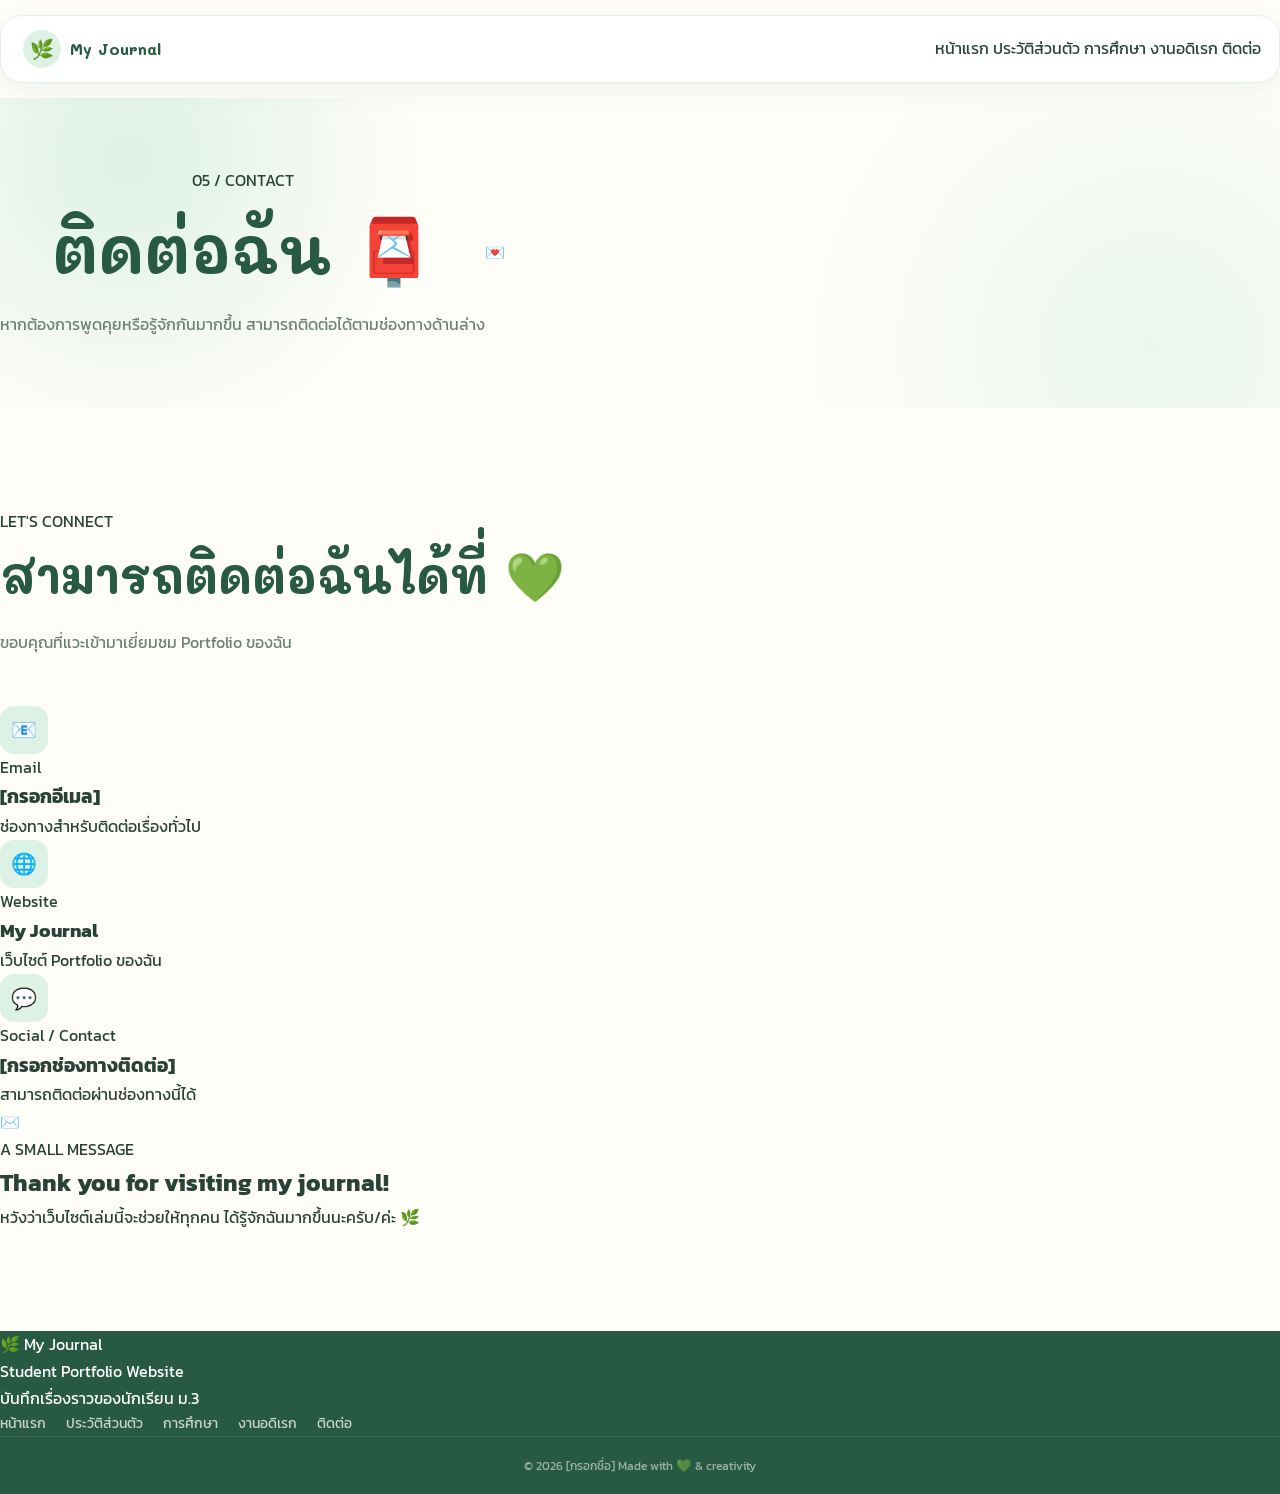
==== commit b87848ef: "Update contact.html" ====
--- a/contact.html
+++ b/contact.html
@@ -4,31 +4,32 @@
     <meta charset="UTF-8">
     <meta name="viewport" content="width=device-width, initial-scale=1.0">
 
-    <title>My Portfolio | ติดต่อ</title>
+    <title>ติดต่อ | My Journal</title>
+
+    <link rel="stylesheet" href="style.css">
 
     <link rel="preconnect" href="https://fonts.googleapis.com">
     <link rel="preconnect" href="https://fonts.gstatic.com" crossorigin>
-    <link href="https://fonts.googleapis.com/css2?family=Kanit:wght@300;400;500;600;700&family=Mali:wght@400;500;600;700&display=swap" rel="stylesheet">
 
-    <link rel="stylesheet" href="style.css">
+    <link href="https://fonts.googleapis.com/css2?family=Kalam:wght@400;700&family=Nunito:wght@400;500;600;700;800;900&display=swap" rel="stylesheet">
 </head>
 
 <body>
 
 <header class="site-header">
-    <nav class="navbar container">
+    <nav class="navbar">
 
         <a href="index.html" class="logo">
             <span class="logo-icon">🌿</span>
-            <span>My Portfolio</span>
+            <span>My Journal</span>
         </a>
 
-        <div class="nav-menu">
-            <a href="index.html" class="nav-link">หน้าแรก</a>
-            <a href="profile.html" class="nav-link">ประวัติส่วนตัว</a>
-            <a href="education.html" class="nav-link">การศึกษา</a>
-            <a href="hobby.html" class="nav-link">งานอดิเรก</a>
-            <a href="contact.html" class="nav-link active">ติดต่อ</a>
+        <div class="nav-links">
+            <a href="index.html">หน้าแรก</a>
+            <a href="profile.html">ประวัติส่วนตัว</a>
+            <a href="education.html">การศึกษา</a>
+            <a href="hobby.html">งานอดิเรก</a>
+            <a href="contact.html" class="active">ติดต่อ</a>
         </div>
 
     </nav>
@@ -37,177 +38,112 @@
 
 <main>
 
-    <section class="page-hero">
+    <section class="page-hero contact-hero">
 
-        <div class="container page-hero-content">
+        <div class="page-hero-content">
 
-            <span class="small-label">GET IN TOUCH 💌</span>
+            <span class="eyebrow">05 / CONTACT</span>
 
-            <h1>DM my inbox</h1>
+            <h1>
+                ติดต่อฉัน 📮
+            </h1>
 
             <p>
-                สามารถติดต่อหรือพูดคุยกับฉันได้ที่นี่ eiei
+                หากต้องการพูดคุยหรือรู้จักกันมากขึ้น
+                สามารถติดต่อได้ตามช่องทางด้านล่าง
             </p>
 
         </div>
 
-        <div class="page-decoration">💌</div>
+        <div class="page-sticker">
+            💌
+        </div>
 
     </section>
 
 
-    <section class="section contact-section">
+    <section class="contact-section section">
 
-        <div class="container">
+        <div class="contact-intro reveal">
 
-            <div class="contact-intro">
+            <span class="eyebrow">LET'S CONNECT</span>
 
-                <span class="small-label">LET'S CONNECT</span>
+            <h2>
+                สามารถติดต่อฉันได้ที่
+                <span>💚</span>
+            </h2>
+
+            <p>
+                ขอบคุณที่แวะเข้ามาเยี่ยมชม
+                Portfolio ของฉัน
+            </p>
+
+        </div>
+
+
+        <div class="contact-grid">
+
+            <article class="contact-card reveal">
+
+                <div class="contact-icon">📧</div>
+
+                <div>
+                    <span>Email</span>
+                    <h3>[กรอกอีเมล]</h3>
+                    <p>ช่องทางสำหรับติดต่อเรื่องทั่วไป</p>
+                </div>
+
+            </article>
+
+
+            <article class="contact-card reveal">
+
+                <div class="contact-icon">🌐</div>
+
+                <div>
+                    <span>Website</span>
+                    <h3>My Journal</h3>
+                    <p>เว็บไซต์ Portfolio ของฉัน</p>
+                </div>
+
+            </article>
+
+
+            <article class="contact-card reveal">
+
+                <div class="contact-icon">💬</div>
+
+                <div>
+                    <span>Social / Contact</span>
+                    <h3>[กรอกช่องทางติดต่อ]</h3>
+                    <p>สามารถติดต่อผ่านช่องทางนี้ได้</p>
+                </div>
+
+            </article>
+
+        </div>
+
+
+        <div class="contact-note reveal">
+
+            <div class="contact-note-icon">
+                ✉️
+            </div>
+
+            <div>
+
+                <span class="eyebrow">
+                    A SMALL MESSAGE
+                </span>
 
                 <h2>
-                    อยากพูดคุยกับเราไหม? 🌿
+                    Thank you for visiting my journal!
                 </h2>
 
                 <p>
-                    หากต้องการติดต่อ สามารถดูข้อมูลด้านล่างได้เลย
-                   เรายินดีที่จะพูดคุยและแลกเปลี่ยนความคิดเห็น อิอิ
+                    หวังว่าเว็บไซต์เล่มนี้จะช่วยให้ทุกคน
+                    ได้รู้จักฉันมากขึ้นนะครับ/ค่ะ 🌿
                 </p>
-
-            </div>
-
-
-            <div class="contact-layout">
-
-                <div class="contact-card-main">
-
-                    <div class="contact-card-decoration">
-                        ✿
-                    </div>
-
-                    <span class="small-label">CONTACT ME</span>
-
-                    <h3>สามารถติดต่อเราได้ที่</h3>
-
-                    <div class="contact-list">
-
-                        <div class="contact-item">
-
-                            <div class="contact-icon">
-                                📧
-                            </div>
-
-                            <div>
-                                <small>Email</small>
-                                <strong>22841@chomthong.ac.th</strong>
-                            </div>
-
-                        </div>
-
-
-                        <div class="contact-item">
-
-                            <div class="contact-icon">
-                                🌐
-                            </div>
-
-                            <div>
-                                <small>Website</small>
-                                <strong>My Student Portfolio</strong>
-                            </div>
-
-                        </div>
-
-
-                        <div class="contact-item">
-
-                            <div class="contact-icon">
-                                📱
-                            </div>
-
-                            <div>
-                                <small>Social Media</small>
-                                <strong>jira_p4mm</strong>
-                            </div>
-
-                        </div>
-
-
-                        <div class="contact-item">
-
-                            <div class="contact-icon">
-                                📍
-                            </div>
-
-                            <div>
-                                <small>จังหวัด</small>
-                                <strong></strong>เชียงใหม่</strong>
-                            </div>
-
-                        </div>
-
-                    </div>
-
-                </div>
-
-
-                <div class="contact-message">
-
-                    <div class="message-paper">
-
-                        <div class="paper-top">
-                            <span>Dear Friend ♡</span>
-                            <span>🌿</span>
-                        </div>
-
-                        <h3>Let's Connect!</h3>
-
-                        <p>
-                            ขอบคุณที่เข้ามาเยี่ยมชม โปรไฟล์ของเรา
-                            หวังว่าคุณจะสนุกกับการทำความรู้จัก
-                            และได้เห็นเรื่องราวเล็ก ๆ ของเรา happi happi
-                        </p>
-
-                        <div class="paper-signature">
-                            [peem] ✿
-                        </div>
-
-                    </div>
-
-                </div>
-
-            </div>
-
-        </div>
-
-    </section>
-
-    <section class="section soft-section">
-
-        <div class="container">
-
-            <div class="contact-cta">
-
-                <div class="cta-icon">
-                    🌱
-                </div>
-
-                <div>
-                    <span class="small-label">
-                        THANK YOU
-                    </span>
-
-                    <h2>
-                        ขอบคุณที่เข้ามาชมเว็บไซต์ของเรา
-                    </h2>
-
-                    <p>
-                        หวังว่าโปรไฟล์นี้จะทำให้คุณรู้จักฉันมากขึ้น
-                    </p>
-                </div>
-
-                <a href="index.html" class="btn btn-primary">
-                    กลับหน้าแรก →
-                </a>
 
             </div>
 
@@ -220,15 +156,11 @@
 
 <footer class="footer">
 
-    <div class="container footer-content">
+    <div class="footer-main">
 
-        <div class="footer-brand">
-            <div class="logo footer-logo">
-                <span class="logo-icon">🌿</span>
-                <span>My Portfolio</span>
-            </div>
-
-            <p>Portfolio ของนักเรียนชั้นมัธยมศึกษาปีที่ 3</p>
+        <div>
+            <div class="footer-logo">🌿 My Journal</div>
+            <p>Student Portfolio Website<br>บันทึกเรื่องราวของนักเรียน ม.3</p>
         </div>
 
         <div class="footer-links">
@@ -242,7 +174,8 @@
     </div>
 
     <div class="footer-bottom">
-        <p>© 2026 jpeem· Made with ♡ and 🌿</p>
+        <span>© 2026 [กรอกชื่อ]</span>
+        <span>Made with 💚 & creativity</span>
     </div>
 
 </footer>
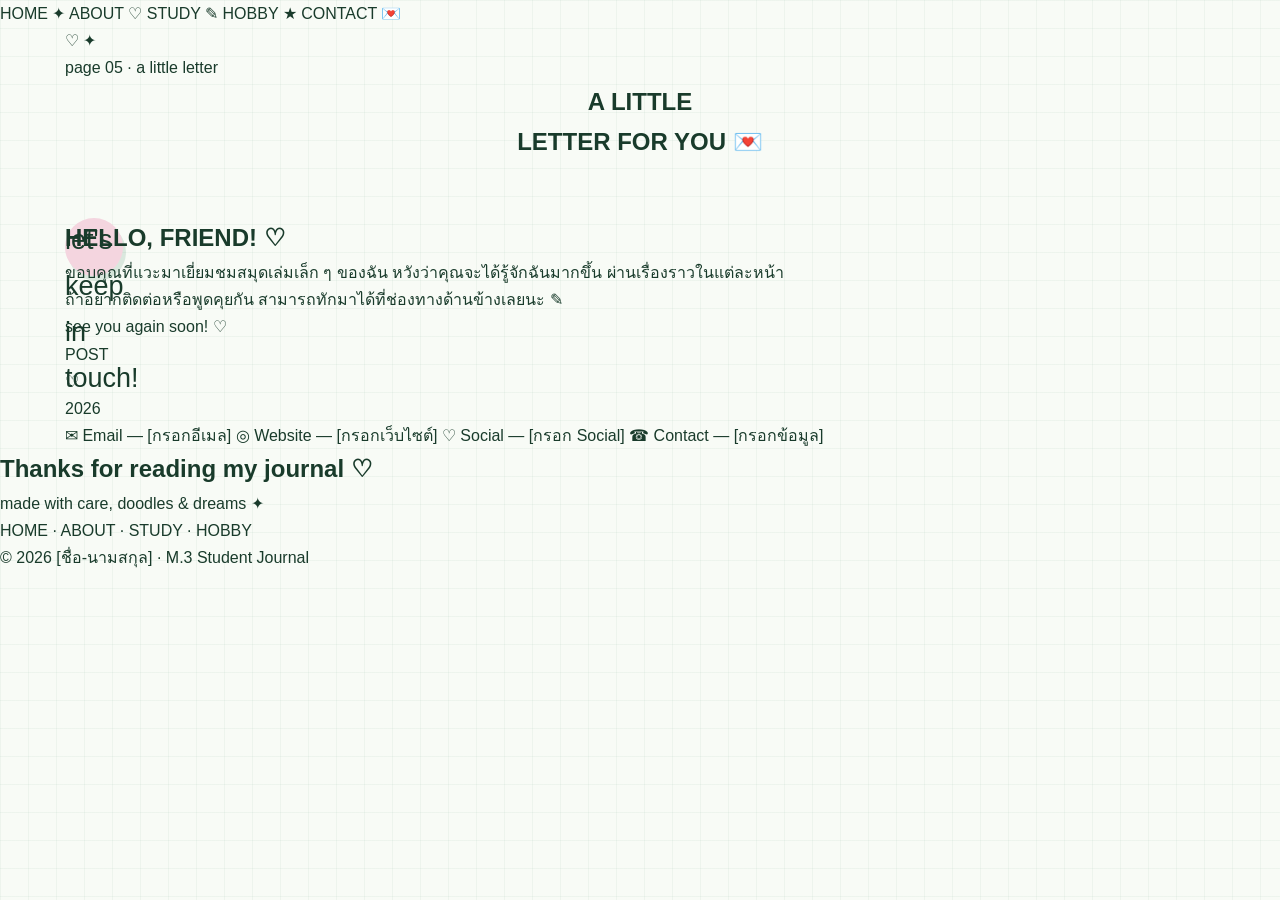
==== commit a857e639: "Update contact.html" ====
--- a/contact.html
+++ b/contact.html
@@ -1,182 +1,184 @@
 <!DOCTYPE html>
 <html lang="th">
 <head>
-    <meta charset="UTF-8">
-    <meta name="viewport" content="width=device-width, initial-scale=1.0">
-
-    <title>ติดต่อ | My Journal</title>
-
-    <link rel="stylesheet" href="style.css">
-
-    <link rel="preconnect" href="https://fonts.googleapis.com">
-    <link rel="preconnect" href="https://fonts.gstatic.com" crossorigin>
-
-    <link href="https://fonts.googleapis.com/css2?family=Kalam:wght@400;700&family=Nunito:wght@400;500;600;700;800;900&display=swap" rel="stylesheet">
+<meta charset="UTF-8">
+<meta name="viewport" content="width=device-width, initial-scale=1.0">
+<meta name="description" content="Contact Letter Scrapbook Page">
+<title>A Little Letter For You 💌</title>
+<link rel="stylesheet" href="style.css">
 </head>
 
 <body>
 
-<header class="site-header">
-    <nav class="navbar">
+<header class="nav-wrap">
 
-        <a href="index.html" class="logo">
-            <span class="logo-icon">🌿</span>
-            <span>My Journal</span>
-        </a>
+<nav class="nav" aria-label="เมนูหลัก">
 
-        <div class="nav-links">
-            <a href="index.html">หน้าแรก</a>
-            <a href="profile.html">ประวัติส่วนตัว</a>
-            <a href="education.html">การศึกษา</a>
-            <a href="hobby.html">งานอดิเรก</a>
-            <a href="contact.html" class="active">ติดต่อ</a>
-        </div>
+<a class="tab" href="index.html">
+HOME ✦
+</a>
 
-    </nav>
+<a class="tab" href="profile.html">
+ABOUT ♡
+</a>
+
+<a class="tab" href="education.html">
+STUDY ✎
+</a>
+
+<a class="tab" href="hobby.html">
+HOBBY ★
+</a>
+
+<a class="tab active" href="contact.html">
+CONTACT 💌
+</a>
+
+</nav>
+
 </header>
 
 
 <main>
 
-    <section class="page-hero contact-hero">
+<section class="section">
 
-        <div class="page-hero-content">
+<span
+class="doodle"
+style="right:9%;top:110px">
+♡
+</span>
 
-            <span class="eyebrow">05 / CONTACT</span>
-
-            <h1>
-                ติดต่อฉัน 📮
-            </h1>
-
-            <p>
-                หากต้องการพูดคุยหรือรู้จักกันมากขึ้น
-                สามารถติดต่อได้ตามช่องทางด้านล่าง
-            </p>
-
-        </div>
-
-        <div class="page-sticker">
-            💌
-        </div>
-
-    </section>
+<span
+class="doodle"
+style="left:5%;top:330px">
+✦
+</span>
 
 
-    <section class="contact-section section">
+<div class="section-head">
 
-        <div class="contact-intro reveal">
+<div>
 
-            <span class="eyebrow">LET'S CONNECT</span>
+<div class="section-kicker">
+page 05 · a little letter
+</div>
 
-            <h2>
-                สามารถติดต่อฉันได้ที่
-                <span>💚</span>
-            </h2>
+<h1 class="section-title">
+A LITTLE<br>
+LETTER FOR YOU 💌
+</h1>
 
-            <p>
-                ขอบคุณที่แวะเข้ามาเยี่ยมชม
-                Portfolio ของฉัน
-            </p>
-
-        </div>
+</div>
 
 
-        <div class="contact-grid">
+<span
+class="sticker"
+style="background:#f4d5df">
 
-            <article class="contact-card reveal">
+let's keep in touch!
 
-                <div class="contact-icon">📧</div>
+</span>
 
-                <div>
-                    <span>Email</span>
-                    <h3>[กรอกอีเมล]</h3>
-                    <p>ช่องทางสำหรับติดต่อเรื่องทั่วไป</p>
-                </div>
-
-            </article>
+</div>
 
 
-            <article class="contact-card reveal">
-
-                <div class="contact-icon">🌐</div>
-
-                <div>
-                    <span>Website</span>
-                    <h3>My Journal</h3>
-                    <p>เว็บไซต์ Portfolio ของฉัน</p>
-                </div>
-
-            </article>
+<div class="letter-area">
 
 
-            <article class="contact-card reveal">
+<article class="letter reveal">
 
-                <div class="contact-icon">💬</div>
+<div class="letter-content">
 
-                <div>
-                    <span>Social / Contact</span>
-                    <h3>[กรอกช่องทางติดต่อ]</h3>
-                    <p>สามารถติดต่อผ่านช่องทางนี้ได้</p>
-                </div>
+<h2>
+HELLO, FRIEND! ♡
+</h2>
 
-            </article>
+<p>
+ขอบคุณที่แวะมาเยี่ยมชมสมุดเล่มเล็ก ๆ
+ของฉัน หวังว่าคุณจะได้รู้จักฉันมากขึ้น
+ผ่านเรื่องราวในแต่ละหน้า
+</p>
 
-        </div>
+<p>
+ถ้าอยากติดต่อหรือพูดคุยกัน
+สามารถทักมาได้ที่ช่องทางด้านข้างเลยนะ ✎
+</p>
+
+<p class="hand">
+see you again soon! ♡
+</p>
+
+</div>
+
+</article>
 
 
-        <div class="contact-note reveal">
+<div class="contact-stack reveal">
 
-            <div class="contact-note-icon">
-                ✉️
-            </div>
+<div class="envelope"></div>
 
-            <div>
+<div class="stamp">
+POST<br>
+♡<br>
+2026
+</div>
 
-                <span class="eyebrow">
-                    A SMALL MESSAGE
-                </span>
 
-                <h2>
-                    Thank you for visiting my journal!
-                </h2>
+<div class="contact-list">
 
-                <p>
-                    หวังว่าเว็บไซต์เล่มนี้จะช่วยให้ทุกคน
-                    ได้รู้จักฉันมากขึ้นนะครับ/ค่ะ 🌿
-                </p>
+<a href="mailto:example@email.com">
+✉ Email — [กรอกอีเมล]
+</a>
 
-            </div>
+<a href="#">
+◎ Website — [กรอกเว็บไซต์]
+</a>
 
-        </div>
+<a href="#">
+♡ Social — [กรอก Social]
+</a>
 
-    </section>
+<a href="#">
+☎ Contact — [กรอกข้อมูล]
+</a>
+
+</div>
+
+</div>
+
+</div>
+
+</section>
 
 </main>
 
 
-<footer class="footer">
+<footer>
 
-    <div class="footer-main">
+<h2 class="footer-title">
+Thanks for reading my journal ♡
+</h2>
 
-        <div>
-            <div class="footer-logo">🌿 My Journal</div>
-            <p>Student Portfolio Website<br>บันทึกเรื่องราวของนักเรียน ม.3</p>
-        </div>
+<div class="footer-note">
+made with care, doodles & dreams ✦
+</div>
 
-        <div class="footer-links">
-            <a href="index.html">หน้าแรก</a>
-            <a href="profile.html">ประวัติส่วนตัว</a>
-            <a href="education.html">การศึกษา</a>
-            <a href="hobby.html">งานอดิเรก</a>
-            <a href="contact.html">ติดต่อ</a>
-        </div>
+<div class="footer-nav">
 
-    </div>
+<a href="index.html">HOME</a>
+·
+<a href="profile.html">ABOUT</a>
+·
+<a href="education.html">STUDY</a>
+·
+<a href="hobby.html">HOBBY</a>
 
-    <div class="footer-bottom">
-        <span>© 2026 [กรอกชื่อ]</span>
-        <span>Made with 💚 & creativity</span>
-    </div>
+</div>
+
+<p>
+© 2026 [ชื่อ-นามสกุล] · M.3 Student Journal
+</p>
 
 </footer>
 
--- a/style.css
+++ b/style.css
@@ -1,48 +1,13 @@
-/* ========================================
-   GOOGLE FONT
-======================================== */
-
-@import url('https://fonts.googleapis.com/css2?family=Kanit:wght@300;400;500;600;700&family=Mali:wght@400;500;600;700&display=swap');
-
-
-/* ========================================
-   ROOT / DESIGN SYSTEM
-======================================== */
-
-:root {
-
-    --cream: #FFFDF8;
-    --white: #FFFFFF;
-
-    --green-light: #DDF1E4;
-    --green-soft: #A8D5BA;
-    --green: #7FBF9B;
-
-    --green-dark: #39755A;
-    --green-deep: #285943;
-
-    --text: #294238;
-    --text-light: #6D8076;
-
-    --yellow-soft: #FFF2C9;
-
-    --shadow:
-        0 15px 40px rgba(57, 117, 90, 0.10);
-
-    --shadow-small:
-        0 8px 25px rgba(57, 117, 90, 0.08);
-
-    --radius-xl: 40px;
-    --radius-lg: 28px;
-    --radius-md: 20px;
-    --radius-sm: 14px;
-
-}
-
-
-/* ========================================
+/* =========================================================
+   MY JOURNAL PORTFOLIO
+   HTML5 + CSS3
+   Green / White / Digital Journal
+========================================================= */
+
+
+/* =========================================================
    RESET
-======================================== */
+========================================================= */
 
 * {
     margin: 0;
@@ -55,16 +20,16 @@
 }
 
 body {
-    font-family: 'Kanit', sans-serif;
-    background: var(--cream);
-    color: var(--text);
+    font-family: "Nunito", sans-serif;
+    background: #f8fbf6;
+    color: #193b2b;
     line-height: 1.7;
     overflow-x: hidden;
 }
 
 img {
-    max-width: 100%;
     display: block;
+    width: 100%;
 }
 
 a {
@@ -78,152 +43,295 @@
 }
 
 
-/* ========================================
-   GLOBAL
-======================================== */
-
-.container {
-    width: min(1120px, calc(100% - 40px));
-    margin: auto;
-}
-
-.section {
-    padding: 100px 0;
-}
-
-.soft-section {
-    background: var(--green-light);
-}
-
-.center {
-    text-align: center;
-}
-
-.small-label {
-    display: inline-block;
-    color: var(--green-dark);
-    font-size: 0.82rem;
-    font-weight: 600;
-    letter-spacing: 1.5px;
-    margin-bottom: 12px;
-}
-
-.section-heading {
-    margin-bottom: 55px;
-}
-
-.section-heading h2 {
-    font-family: 'Mali', cursive;
-    font-size: clamp(2rem, 4vw, 3rem);
-    line-height: 1.3;
-    color: var(--green-deep);
-    margin-bottom: 12px;
-}
-
-.section-heading p {
-    max-width: 620px;
-    margin: auto;
-    color: var(--text-light);
-}
-
-
-/* ========================================
-   NAVBAR
-======================================== */
+/* =========================================================
+   VARIABLES
+========================================================= */
+
+:root {
+
+    --green-dark: #164b36;
+    --green: #2f805b;
+    --green-light: #dff1df;
+    --mint: #edf8ed;
+
+    --cream: #fff9e9;
+    --yellow: #fff1a8;
+
+    --paper: #ffffff;
+    --ink: #193b2b;
+
+    --blue-dark: #102d45;
+
+    --shadow:
+        0 18px 45px rgba(30, 73, 51, 0.12);
+
+    --soft-shadow:
+        0 8px 24px rgba(30, 73, 51, 0.10);
+
+    --radius: 24px;
+}
+
+
+/* =========================================================
+   JOURNAL PAPER BACKGROUND
+========================================================= */
+
+body::before {
+    content: "";
+    position: fixed;
+    inset: 0;
+    pointer-events: none;
+    z-index: -1;
+
+    background-image:
+        linear-gradient(
+            rgba(67, 130, 94, 0.055) 1px,
+            transparent 1px
+        ),
+        linear-gradient(
+            90deg,
+            rgba(67, 130, 94, 0.055) 1px,
+            transparent 1px
+        );
+
+    background-size: 28px 28px;
+}
+
+
+/* =========================================================
+   NAVIGATION
+========================================================= */
 
 .site-header {
     position: sticky;
     top: 0;
     z-index: 1000;
-    padding: 15px 0;
-    background: rgba(255, 253, 248, 0.85);
-    backdrop-filter: blur(15px);
+    padding: 16px 5%;
 }
 
 .navbar {
+    max-width: 1250px;
+    margin: auto;
+
     min-height: 68px;
+
+    padding: 10px 18px;
+
     display: flex;
     align-items: center;
     justify-content: space-between;
-    gap: 30px;
-
-    background: rgba(255, 255, 255, 0.95);
-    border: 1px solid #e2eee6;
+    gap: 20px;
+
+    background: rgba(255, 255, 255, 0.90);
+
+    border: 1px solid rgba(47, 128, 91, 0.14);
+
     border-radius: 22px;
-    padding: 10px 18px 10px 22px;
-
-    box-shadow: var(--shadow-small);
+
+    box-shadow:
+        0 10px 30px rgba(20, 70, 45, 0.10);
+
+    backdrop-filter: blur(15px);
 }
 
 .logo {
     display: flex;
     align-items: center;
-    gap: 9px;
-
-    font-family: 'Mali', cursive;
+    gap: 10px;
+
+    font-family: "Kalam", cursive;
+    font-size: 25px;
     font-weight: 700;
-    color: var(--green-deep);
+
+    color: var(--green-dark);
+
     white-space: nowrap;
 }
 
 .logo-icon {
-    width: 38px;
-    height: 38px;
+    width: 40px;
+    height: 40px;
 
     display: grid;
     place-items: center;
 
     background: var(--green-light);
+
     border-radius: 50%;
 
-    font-size: 1.2rem;
-}
-
-.nav-menu {
+    transform: rotate(-8deg);
+}
+
+.nav-links {
     display: flex;
     align-items: center;
-    gap: 4px;
-}
-
-.nav-link {
-    padding: 9px 14px;
+    gap: 5px;
+}
+
+.nav-links a {
+    padding: 10px 14px;
+
     border-radius: 13px;
 
-    font-size: 0.9rem;
-    color: var(--text-light);
-
-    transition: 0.25s ease;
-}
-
-.nav-link:hover {
+    font-size: 14px;
+    font-weight: 700;
+
+    transition:
+        transform 0.25s ease,
+        background 0.25s ease,
+        color 0.25s ease;
+}
+
+.nav-links a:hover {
+    background: var(--green-light);
     color: var(--green-dark);
+    transform: translateY(-2px) rotate(-1deg);
+}
+
+.nav-links a.active {
+    background: var(--green);
+    color: white;
+
+    box-shadow:
+        0 7px 18px rgba(47, 128, 91, 0.22);
+}
+
+
+/* =========================================================
+   COMMON
+========================================================= */
+
+.section {
+    width: min(1150px, 90%);
+    margin: auto;
+}
+
+.eyebrow {
+    display: inline-block;
+
+    color: var(--green);
+    font-size: 12px;
+    font-weight: 900;
+
+    letter-spacing: 2px;
+}
+
+.section-title {
+    max-width: 720px;
+    margin: 0 auto 55px;
+    text-align: center;
+}
+
+.section-title h2 {
+    margin: 10px 0;
+
+    font-size: clamp(30px, 4vw, 48px);
+    line-height: 1.2;
+}
+
+.section-title p {
+    color: #668074;
+}
+
+
+/* =========================================================
+   HERO
+========================================================= */
+
+.hero {
+    min-height: 760px;
+
+    display: grid;
+    grid-template-columns: 1.05fr 0.95fr;
+
+    align-items: center;
+    gap: 60px;
+
+    position: relative;
+
+    padding-top: 70px;
+    padding-bottom: 100px;
+}
+
+.hero-content {
+    position: relative;
+    z-index: 2;
+}
+
+.small-label {
+    display: inline-block;
+
+    padding: 7px 14px;
+
     background: var(--green-light);
-    transform: translateY(-2px);
-}
-
-.nav-link.active {
-    color: var(--green-deep);
-    background: var(--green-light);
-    font-weight: 500;
-}
-
-
-/* ========================================
-   BUTTON
-======================================== */
+
+    border: 1px dashed var(--green);
+
+    border-radius: 100px;
+
+    color: var(--green-dark);
+
+    font-size: 12px;
+    font-weight: 900;
+
+    transform: rotate(-2deg);
+}
+
+.hand-note {
+    margin-top: 24px;
+
+    font-family: "Kalam", cursive;
+    font-size: 22px;
+
+    color: #6c8a79;
+
+    transform: rotate(-2deg);
+}
+
+.hero h1 {
+    margin: 5px 0 25px;
+
+    font-size: clamp(43px, 6vw, 76px);
+    line-height: 1.05;
+    letter-spacing: -2px;
+}
+
+.hero h1 span {
+    font-family: "Kalam", cursive;
+    font-size: 0.6em;
+    font-weight: 400;
+    color: var(--green);
+}
+
+.hero h1 strong {
+    color: var(--green);
+}
+
+.hero-description {
+    max-width: 600px;
+
+    color: #60776b;
+    font-size: 17px;
+}
+
+.hero-buttons {
+    display: flex;
+    flex-wrap: wrap;
+    gap: 14px;
+
+    margin-top: 32px;
+}
 
 .btn {
     display: inline-flex;
+    align-items: center;
     justify-content: center;
-    align-items: center;
-    gap: 8px;
-
-    min-height: 50px;
-    padding: 12px 23px;
-
-    border-radius: 15px;
-
-    font-weight: 500;
+
+    padding: 13px 21px;
+
+    border-radius: 14px;
+
+    font-weight: 800;
 
     transition:
         transform 0.25s ease,
@@ -232,23 +340,26 @@
 }
 
 .btn:hover {
-    transform: translateY(-4px);
+    transform: translateY(-5px) rotate(-1deg);
 }
 
 .btn-primary {
+    background: var(--green);
+    color: white;
+
+    box-shadow:
+        0 12px 25px rgba(47, 128, 91, 0.22);
+}
+
+.btn-primary:hover {
     background: var(--green-dark);
-    color: white;
-    box-shadow: 0 10px 25px rgba(57, 117, 90, 0.2);
-}
-
-.btn-primary:hover {
-    background: var(--green-deep);
-    box-shadow: 0 15px 30px rgba(57, 117, 90, 0.25);
 }
 
 .btn-outline {
     background: white;
-    border: 1px solid var(--green-soft);
+
+    border: 2px solid #b9d8c3;
+
     color: var(--green-dark);
 }
 
@@ -256,819 +367,676 @@
     background: var(--green-light);
 }
 
-.btn-white {
+.hero-stats {
+    display: flex;
+    gap: 35px;
+
+    margin-top: 42px;
+}
+
+.hero-stats div {
+    display: flex;
+    flex-direction: column;
+}
+
+.hero-stats strong {
+    font-size: 21px;
+    color: var(--green-dark);
+}
+
+.hero-stats span {
+    font-size: 11px;
+    color: #789083;
+}
+
+
+/* =========================================================
+   HERO JOURNAL PAPER
+========================================================= */
+
+.hero-visual {
+    position: relative;
+
+    display: grid;
+    place-items: center;
+
+    min-height: 550px;
+}
+
+.journal-paper {
+    position: relative;
+
+    width: min(390px, 85%);
+
+    padding: 26px;
+
+    background: #fff;
+
+    border: 1px solid #dbe8dc;
+
+    box-shadow:
+        15px 20px 0 #dcebdd,
+        var(--shadow);
+
+    transform: rotate(3deg);
+
+    transition: transform 0.45s ease;
+}
+
+.journal-paper:hover {
+    transform:
+        rotate(0deg)
+        translateY(-10px);
+}
+
+.tape {
+    position: absolute;
+
+    width: 120px;
+    height: 28px;
+
+    background: rgba(226, 241, 213, 0.8);
+
+    box-shadow:
+        0 2px 5px rgba(0, 0, 0, 0.05);
+}
+
+.tape-top {
+    top: -14px;
+    left: 50%;
+
+    transform:
+        translateX(-50%)
+        rotate(-3deg);
+}
+
+.paper-header {
+    display: flex;
+    justify-content: space-between;
+
+    margin-bottom: 20px;
+
+    color: var(--green-dark);
+
+    font-family: "Kalam", cursive;
+    font-weight: 700;
+}
+
+.profile-frame {
+    position: relative;
+
+    padding: 9px;
+
     background: white;
-    color: var(--green-dark);
-}
-
-.btn-white:hover {
-    background: var(--cream);
-}
-
-
-/* ========================================
-   HERO
-======================================== */
-
-.hero {
+
+    border: 1px solid #dce8df;
+
+    box-shadow:
+        4px 6px 0 #dcebdd;
+}
+
+.profile-frame img {
+    aspect-ratio: 4 / 5;
+    object-fit: cover;
+}
+
+.paper-caption {
+    display: flex;
+    justify-content: space-between;
+
+    margin-top: 18px;
+
+    font-family: "Kalam", cursive;
+    font-size: 19px;
+}
+
+.paper-line {
+    height: 1px;
+
+    margin: 15px 0;
+
+    background: #cbded0;
+}
+
+.journal-text {
+    font-family: "Kalam", cursive;
+    font-size: 17px;
+    color: #668074;
+}
+
+.sticker {
+    position: absolute;
+
+    display: grid;
+    place-items: center;
+
+    width: 58px;
+    height: 58px;
+
+    background: var(--yellow);
+
+    border-radius: 50%;
+
+    box-shadow:
+        3px 5px 0 rgba(47, 128, 91, 0.15);
+
+    font-size: 27px;
+}
+
+.sticker-smile {
+    right: -30px;
+    top: 140px;
+
+    transform: rotate(12deg);
+}
+
+.sticker-leaf {
+    left: -35px;
+    bottom: 80px;
+
+    background: var(--green-light);
+
+    transform: rotate(-12deg);
+}
+
+.circle-decoration {
+    position: absolute;
+
+    border-radius: 50%;
+
+    z-index: -1;
+}
+
+.circle-one {
+    width: 280px;
+    height: 280px;
+
+    background: #e0f1df;
+
+    right: 4%;
+    top: 20%;
+}
+
+.circle-two {
+    width: 110px;
+    height: 110px;
+
+    border: 3px dashed #83b795;
+
+    left: 5%;
+    bottom: 15%;
+}
+
+
+/* =========================================================
+   HERO DOODLES
+========================================================= */
+
+.hero-doodle {
+    position: absolute;
+
+    font-size: 34px;
+
+    color: var(--green);
+
+    animation: floatSticker 4s ease-in-out infinite;
+}
+
+.doodle-1 {
+    top: 15%;
+    left: 3%;
+}
+
+.doodle-2 {
+    top: 30%;
+    right: 2%;
+    animation-delay: 1s;
+}
+
+.doodle-3 {
+    bottom: 14%;
+    left: 45%;
+    animation-delay: 2s;
+}
+
+
+/* =========================================================
+   INTRO NOTES
+========================================================= */
+
+.paper-section {
+    padding: 110px 5%;
+
     position: relative;
-    min-height: calc(100vh - 100px);
+}
+
+.intro-grid {
+    width: min(1100px, 100%);
+    margin: auto;
+
+    display: grid;
+    grid-template-columns: repeat(3, 1fr);
+
+    gap: 30px;
+}
+
+.note-card {
+    position: relative;
+
+    padding: 34px 30px;
+
+    min-height: 290px;
+
+    border-radius: 5px;
+
+    box-shadow:
+        8px 12px 0 rgba(25, 59, 43, 0.07),
+        0 15px 30px rgba(25, 59, 43, 0.08);
+
+    transition:
+        transform 0.35s ease,
+        box-shadow 0.35s ease;
+}
+
+.note-card:hover {
+    transform:
+        translateY(-12px)
+        rotate(1deg);
+
+    box-shadow:
+        10px 20px 0 rgba(25, 59, 43, 0.07),
+        0 25px 40px rgba(25, 59, 43, 0.13);
+}
+
+.green-note {
+    background: #e3f3df;
+    transform: rotate(-1.5deg);
+}
+
+.cream-note {
+    background: #fff7d9;
+    transform: rotate(1.5deg);
+}
+
+.yellow-note {
+    background: #fff0b0;
+    transform: rotate(-1deg);
+}
+
+.pin {
+    position: absolute;
+    top: -10px;
+    left: 50%;
+
+    transform: translateX(-50%);
+}
+
+.card-icon {
+    font-size: 45px;
+    margin-bottom: 12px;
+}
+
+.note-card h3 {
+    font-size: 25px;
+}
+
+.note-card p {
+    margin: 10px 0 18px;
+    color: #5e7569;
+}
+
+.note-card a {
+    font-weight: 900;
+    color: var(--green);
+}
+
+
+/* =========================================================
+   QUOTE
+========================================================= */
+
+.quote-section {
+    width: min(900px, 88%);
+
+    margin: 50px auto 120px;
+
+    position: relative;
+
+    padding: 60px 50px;
+
+    background: #e6f4e4;
+
+    border: 2px dashed #8db99a;
+
+    transform: rotate(-1deg);
+
+    text-align: center;
+}
+
+.quote-tape {
+    position: absolute;
+
+    width: 140px;
+    height: 25px;
+
+    top: -13px;
+    left: 50%;
+
+    transform: translateX(-50%) rotate(2deg);
+
+    background: #d4e8ca;
+}
+
+.quote-content span {
+    font-size: 12px;
+    font-weight: 900;
+    letter-spacing: 2px;
+    color: var(--green);
+}
+
+.quote-content h2 {
+    margin: 20px 0;
+
+    font-family: "Kalam", cursive;
+
+    font-size: clamp(27px, 4vw, 42px);
+
+    line-height: 1.35;
+}
+
+.quote-content p {
+    color: #678073;
+}
+
+
+/* =========================================================
+   PAGE HERO
+========================================================= */
+
+.page-hero {
+    min-height: 440px;
+
+    padding: 100px 8% 80px;
 
     display: flex;
     align-items: center;
-
-    overflow: hidden;
-}
-
-.hero-grid {
-    display: grid;
-    grid-template-columns: 1.05fr 0.95fr;
-    align-items: center;
-    gap: 70px;
-
-    padding: 70px 0;
-}
-
-.hero-content {
-    animation: fadeUp 0.8s ease both;
-}
-
-.hero-content h1 {
-    font-family: 'Mali', cursive;
-
-    font-size: clamp(2.7rem, 6vw, 5rem);
-
-    line-height: 1.15;
-
-    color: var(--green-deep);
-
-    margin-bottom: 25px;
-}
-
-.hero-content h1 span {
-    color: var(--green-dark);
+    justify-content: center;
+
+    text-align: center;
+
     position: relative;
-}
-
-.hero-content h1 span::after {
-    content: "";
+
+    background:
+        linear-gradient(
+            135deg,
+            rgba(227, 243, 223, 0.9),
+            rgba(255, 255, 255, 0.7)
+        );
+}
+
+.page-hero-content h1 {
+    margin: 12px 0;
+
+    font-size: clamp(42px, 7vw, 72px);
+
+    line-height: 1.1;
+}
+
+.page-hero-content p {
+    color: #61766a;
+    font-size: 17px;
+}
+
+.page-sticker {
     position: absolute;
 
-    left: 0;
-    bottom: -7px;
-
-    width: 100%;
-    height: 9px;
-
-    background: var(--green-light);
-    border-radius: 50%;
-
-    z-index: -1;
-}
-
-.hero-description {
-    max-width: 600px;
-
-    font-size: 1.08rem;
-    color: var(--text-light);
-
-    margin-bottom: 30px;
-}
-
-.hero-buttons {
-    display: flex;
-    flex-wrap: wrap;
-    gap: 12px;
-}
-
-.mini-stats {
-    display: flex;
-    gap: 30px;
-    margin-top: 45px;
-}
-
-.mini-stats div {
-    display: flex;
-    flex-direction: column;
-}
-
-.mini-stats strong {
-    font-family: 'Mali', cursive;
-    font-size: 1.3rem;
-    color: var(--green-dark);
-}
-
-.mini-stats span {
-    font-size: 0.78rem;
-    color: var(--text-light);
-}
-
-
-/* HERO IMAGE */
-
-.hero-image-area {
-    position: relative;
-
-    min-height: 580px;
+    right: 12%;
+    top: 30%;
+
+    width: 100px;
+    height: 100px;
 
     display: grid;
     place-items: center;
 
-    animation: fadeUp 0.9s 0.1s ease both;
-}
-
-.circle-bg {
+    background: var(--yellow);
+
+    border: 2px solid #e5d879;
+
+    border-radius: 50%;
+
+    font-size: 45px;
+
+    transform: rotate(9deg);
+
+    box-shadow:
+        5px 8px 0 rgba(30, 70, 45, 0.10);
+
+    animation: floatSticker 4s ease-in-out infinite;
+}
+
+
+/* =========================================================
+   PROFILE
+========================================================= */
+
+.profile-section {
+    padding-top: 100px;
+    padding-bottom: 110px;
+
+    display: grid;
+    grid-template-columns: 0.85fr 1.15fr;
+
+    gap: 80px;
+
+    align-items: center;
+}
+
+.profile-photo-area {
+    position: relative;
+}
+
+.big-photo {
+    width: min(410px, 100%);
+
+    padding: 13px;
+
+    background: white;
+
+    box-shadow:
+        12px 15px 0 #d8ebd8,
+        var(--shadow);
+
+    transform: rotate(-3deg);
+
+    transition: transform 0.4s ease;
+}
+
+.big-photo:hover {
+    transform: rotate(0deg) scale(1.02);
+}
+
+.big-photo img {
+    aspect-ratio: 4 / 5;
+    object-fit: cover;
+}
+
+.photo-tape {
     position: absolute;
 
-    width: 440px;
-    height: 440px;
-
-    background: var(--green-light);
-
-    border-radius: 50%;
-
-    transform: rotate(-8deg);
-}
-
-.circle-bg::after {
-    content: "";
-
+    width: 130px;
+    height: 30px;
+
+    top: -12px;
+    left: 35%;
+
+    z-index: 2;
+
+    background: rgba(205, 230, 193, 0.8);
+
+    transform: rotate(4deg);
+}
+
+.photo-note {
     position: absolute;
 
-    inset: 20px;
-
-    border: 2px dashed var(--green-soft);
-
-    border-radius: 50%;
-}
-
-.profile-frame {
-    position: relative;
-    z-index: 2;
-
-    width: min(340px, 75%);
-    aspect-ratio: 0.82;
-
-    padding: 10px;
-
-    background: white;
-
-    border: 1px solid #e0eee5;
-
-    border-radius: 170px 170px 45px 45px;
-
-    box-shadow: var(--shadow);
-
-    transform: rotate(2deg);
-
-    transition: 0.4s ease;
-}
-
-.profile-frame:hover {
-    transform: rotate(0deg) scale(1.03);
-}
-
-.profile-frame img {
-    width: 100%;
-    height: 100%;
-
-    object-fit: cover;
-
-    border-radius: 160px 160px 35px 35px;
-}
-
-.floating-tag {
-    position: absolute;
-    z-index: 4;
-
-    padding: 9px 15px;
-
-    background: white;
-
-    border: 1px solid #e2eee6;
-
-    border-radius: 15px;
-
-    box-shadow: var(--shadow-small);
-
-    font-size: 0.85rem;
+    bottom: -30px;
+    right: 5px;
+
+    padding: 12px 18px;
+
+    background: var(--yellow);
+
+    font-family: "Kalam", cursive;
+    font-size: 19px;
+
+    transform: rotate(4deg);
+
+    box-shadow: 4px 6px 0 rgba(30, 70, 45, 0.08);
+}
+
+.profile-info h2 {
+    margin: 8px 0;
+
+    font-size: clamp(40px, 5vw, 58px);
 
     color: var(--green-dark);
 }
 
-.tag-one {
-    top: 20%;
-    left: 5%;
-    animation: floating 4s ease-in-out infinite;
-}
-
-.tag-two {
-    right: 3%;
-    bottom: 20%;
-    animation: floating 4s 1s ease-in-out infinite;
-}
-
-.flower {
-    position: absolute;
-    color: var(--green);
-    font-size: 2.5rem;
-}
-
-.flower-one {
-    top: 10%;
-    right: 15%;
-}
-
-.flower-two {
-    bottom: 12%;
-    left: 15%;
-}
-
-.hero-decoration {
-    position: absolute;
-    color: var(--green-soft);
-    opacity: 0.7;
-    pointer-events: none;
-}
-
-.decoration-one {
-    top: 15%;
-    left: 4%;
-    font-size: 3rem;
-}
-
-.decoration-two {
-    right: 5%;
-    top: 25%;
-    font-size: 2.2rem;
-}
-
-.decoration-three {
-    bottom: 10%;
-    right: 35%;
-    font-size: 2rem;
-}
-
-
-/* ========================================
-   INTRO
-======================================== */
-
-.intro-layout {
-    display: grid;
-    grid-template-columns: 1.3fr 0.7fr;
-    gap: 25px;
-}
-
-.intro-card {
-    position: relative;
-
-    padding: 45px;
-
-    background: white;
-
-    border: 1px solid #e3eee7;
-
-    border-radius: var(--radius-lg);
-
-    box-shadow: var(--shadow-small);
-
-    overflow: hidden;
-
-    transition: 0.3s ease;
-}
-
-.intro-card:hover {
-    transform: translateY(-7px);
-    box-shadow: var(--shadow);
-}
-
-.card-number {
-    position: absolute;
-    top: 25px;
-    right: 30px;
-
-    color: var(--green-light);
-
-    font-family: 'Mali', cursive;
-    font-size: 3rem;
-    font-weight: 700;
-}
-
-.card-icon {
-    width: 62px;
-    height: 62px;
-
-    display: grid;
-    place-items: center;
-
-    background: var(--green-light);
-
-    border-radius: 20px;
-
-    font-size: 1.8rem;
-
-    margin-bottom: 25px;
-}
-
-.intro-card h3 {
-    font-family: 'Mali', cursive;
-    font-size: 1.8rem;
-    color: var(--green-deep);
-
-    margin-bottom: 12px;
-}
-
-.intro-card p {
-    color: var(--text-light);
-    margin-bottom: 25px;
-}
-
-.text-link {
-    color: var(--green-dark);
-    font-weight: 500;
-}
-
-.text-link:hover {
-    color: var(--green-deep);
-}
-
-.intro-side {
-    display: flex;
-    flex-direction: column;
-    gap: 25px;
-}
-
-.mini-card {
-    flex: 1;
-
-    display: flex;
-    align-items: flex-start;
-    gap: 18px;
-
-    padding: 30px;
-
-    background: var(--green-light);
-
-    border-radius: var(--radius-lg);
-
-    transition: 0.3s ease;
-}
-
-.mini-card:hover {
-    transform: translateX(6px);
-    background: #d3ebdc;
-}
-
-.mini-card > span {
-    font-size: 2rem;
-}
-
-.mini-card h3 {
-    color: var(--green-deep);
-    margin-bottom: 5px;
-}
-
-.mini-card p {
-    font-size: 0.9rem;
-    color: var(--text-light);
-}
-
-
-/* ========================================
-   INTEREST
-======================================== */
-
-.interest-grid {
-    display: grid;
-    grid-template-columns: repeat(4, 1fr);
-    gap: 18px;
-}
-
-.interest-item {
-    padding: 28px 22px;
-
-    background: white;
-
-    border-radius: var(--radius-md);
-
-    text-align: center;
-
-    transition: 0.3s ease;
-}
-
-.interest-item:hover {
-    transform: translateY(-8px);
-    box-shadow: var(--shadow);
-}
-
-.interest-icon {
-    width: 65px;
-    height: 65px;
-
-    display: grid;
-    place-items: center;
-
-    margin: auto auto 18px;
-
-    background: var(--green-light);
-
-    border-radius: 50%;
-
-    font-size: 1.7rem;
-}
-
-.interest-item h3 {
-    color: var(--green-deep);
-    margin-bottom: 5px;
-}
-
-.interest-item p {
-    color: var(--text-light);
-    font-size: 0.85rem;
-}
-
-
-/* ========================================
-   CTA
-======================================== */
-
-.cta-section {
-    padding: 90px 0;
-}
-
-.cta-box {
-    position: relative;
-
-    display: flex;
-    justify-content: space-between;
-    align-items: center;
-    gap: 30px;
-
-    padding: 50px;
-
-    background: var(--green-dark);
-
-    color: white;
-
-    border-radius: var(--radius-xl);
-
-    overflow: hidden;
-}
-
-.cta-box::after {
-    content: "✿";
-
-    position: absolute;
-
-    right: 20px;
-    top: -35px;
-
-    font-size: 150px;
-
-    color: rgba(255, 255, 255, 0.08);
-}
-
-.cta-box .small-label {
-    color: var(--green-light);
-}
-
-.cta-box h2 {
-    font-family: 'Mali', cursive;
-    font-size: 2.2rem;
-
-    margin-bottom: 8px;
-}
-
-.cta-box p {
-    opacity: 0.8;
-}
-
-
-/* ========================================
-   PAGE HERO
-======================================== */
-
-.page-hero {
-    position: relative;
-
-    min-height: 310px;
-
-    display: flex;
-    align-items: center;
-
-    background:
-        radial-gradient(
-            circle at 10% 20%,
-            var(--green-light),
-            transparent 25%
-        ),
-        radial-gradient(
-            circle at 90% 80%,
-            #eaf7ee,
-            transparent 30%
-        );
-
-    overflow: hidden;
-}
-
-.page-hero-content {
-    text-align: center;
-}
-
-.page-hero h1 {
-    font-family: 'Mali', cursive;
-
-    font-size: clamp(2.4rem, 5vw, 4rem);
-
-    color: var(--green-deep);
-
-    margin-bottom: 8px;
-}
-
-.page-hero p {
-    color: var(--text-light);
-}
-
-.page-decoration {
-    position: absolute;
-
-    right: 8%;
-    bottom: 25px;
-
-    font-size: 4rem;
-
-    opacity: 0.35;
-}
-
-
-/* ========================================
-   PROFILE
-======================================== */
-
-.profile-layout {
-    display: grid;
-    grid-template-columns: 0.8fr 1.2fr;
-
-    align-items: center;
-
-    gap: 80px;
-}
-
-.profile-photo-wrapper {
-    position: relative;
-
-    width: 100%;
-    max-width: 400px;
-
-    margin: auto;
-}
-
-.profile-circle {
-    position: absolute;
-
-    width: 80%;
-    aspect-ratio: 1;
-
-    background: var(--green-light);
-
-    border-radius: 50%;
-
-    top: 8%;
-    left: 10%;
-}
-
-.profile-photo {
-    position: relative;
-    z-index: 2;
-
-    width: 85%;
-
-    margin: auto;
-
-    border-radius: 180px 180px 35px 35px;
-
-    border: 10px solid white;
-
-    box-shadow: var(--shadow);
-
-    transform: rotate(-2deg);
-
-    transition: 0.4s ease;
-}
-
-.profile-photo:hover {
-    transform: rotate(0deg) scale(1.02);
-}
-
-.photo-label {
-    position: absolute;
-    z-index: 3;
-
-    bottom: 30px;
-    right: 0;
-
-    background: white;
-
-    padding: 10px 18px;
-
-    border-radius: 14px;
-
-    box-shadow: var(--shadow-small);
-
-    color: var(--green-dark);
-
-    animation: floating 4s ease-in-out infinite;
-}
-
-.profile-info h2 {
-    font-family: 'Mali', cursive;
-
-    font-size: clamp(2rem, 4vw, 3.2rem);
-
-    color: var(--green-deep);
-
-    margin-bottom: 15px;
-}
-
-.profile-intro {
-    color: var(--text-light);
-
-    margin-bottom: 30px;
+.nickname {
+    color: #668074;
 }
 
 .info-grid {
     display: grid;
-
     grid-template-columns: repeat(2, 1fr);
 
-    gap: 12px;
+    gap: 15px;
+
+    margin-top: 35px;
 }
 
 .info-box {
     display: flex;
     align-items: center;
-
-    gap: 13px;
-
-    padding: 15px;
+    gap: 15px;
+
+    padding: 17px;
 
     background: white;
 
-    border: 1px solid #e3eee7;
+    border: 1px solid #dce9de;
 
     border-radius: 16px;
 
-    transition: 0.25s ease;
+    box-shadow: var(--soft-shadow);
+
+    transition: transform 0.25s ease;
 }
 
 .info-box:hover {
-    border-color: var(--green-soft);
-    transform: translateY(-3px);
-    box-shadow: var(--shadow-small);
-}
-
-.info-icon {
-    width: 42px;
-    height: 42px;
-
-    flex-shrink: 0;
+    transform: translateY(-5px);
+}
+
+.info-box > span {
+    width: 45px;
+    height: 45px;
 
     display: grid;
     place-items: center;
 
     background: var(--green-light);
 
-    border-radius: 12px;
-}
-
-.info-box small {
-    display: block;
-
-    color: var(--text-light);
-
-    font-size: 0.72rem;
-}
-
+    border-radius: 13px;
+
+    font-size: 22px;
+}
+
+.info-box small,
 .info-box strong {
     display: block;
-
-    color: var(--green-deep);
-
-    font-size: 0.9rem;
-}
-
-
-/* ========================================
-   PERSONALITY
-======================================== */
-
-.personality-grid {
-    display: grid;
-    grid-template-columns: repeat(3, 1fr);
-    gap: 20px;
-}
-
-.personality-card {
+}
+
+.info-box small {
+    color: #80948a;
+    font-size: 11px;
+}
+
+.info-box strong {
+    font-size: 14px;
+}
+
+
+/* =========================================================
+   ABOUT ME
+========================================================= */
+
+.about-me-section {
+    background: #eef8ec;
+}
+
+.about-paper {
+    max-width: 800px;
+
+    margin: auto;
+
+    padding: 55px;
+
     background: white;
 
-    padding: 35px;
-
-    border-radius: var(--radius-lg);
-
-    text-align: center;
-
-    box-shadow: var(--shadow-small);
-
-    transition: 0.3s ease;
-}
-
-.personality-card:hover {
-    transform: translateY(-8px) rotate(-1deg);
-    box-shadow: var(--shadow);
-}
-
-.personality-card > span {
-    display: block;
-
-    font-size: 2.7rem;
-
-    margin-bottom: 15px;
-}
-
-.personality-card h3 {
-    font-family: 'Mali', cursive;
-
-    color: var(--green-deep);
-
-    margin-bottom: 8px;
-}
-
-.personality-card p {
-    color: var(--text-light);
-    font-size: 0.9rem;
-}
-
-
-/* ========================================
-   QUOTE
-======================================== */
-
-.quote-box {
     position: relative;
 
-    max-width: 800px;
-
-    margin: auto;
-
-    padding: 50px;
-
-    background: white;
-
-    border-radius: var(--radius-xl);
-
-    box-shadow: var(--shadow-small);
-
-    text-align: center;
-
-    overflow: hidden;
-}
-
-.quote-icon {
-    display: block;
-
-    color: var(--green-soft);
-
-    font-family: Georgia, serif;
-
-    font-size: 5rem;
-
-    line-height: 0.7;
-}
-
-.quote-box p {
-    font-family: 'Mali', cursive;
-
-    font-size: 1.3rem;
-
-    color: var(--green-deep);
-}
-
-.quote-leaf {
-    display: block;
-
-    margin-top: 20px;
-}
-
-
-/* ========================================
+    box-shadow:
+        10px 12px 0 #d5e9d3,
+        var(--shadow);
+
+    transform: rotate(1deg);
+}
+
+.tape-left {
+    top: -13px;
+    left: 20%;
+
+    transform: rotate(-4deg);
+}
+
+.about-paper h2 {
+    margin: 10px 0 25px;
+
+    font-family: "Kalam", cursive;
+
+    font-size: 42px;
+}
+
+.about-paper p {
+    margin: 18px 0;
+
+    color: #5f7469;
+}
+
+.mini-stickers {
+    display: flex;
+    gap: 18px;
+
+    margin-top: 30px;
+
+    font-size: 28px;
+}
+
+
+/* =========================================================
    EDUCATION TIMELINE
-======================================== */
+========================================================= */
+
+.timeline-section {
+    padding-top: 100px;
+    padding-bottom: 110px;
+}
 
 .timeline {
     position: relative;
 
-    max-width: 850px;
+    max-width: 800px;
 
     margin: auto;
 }
@@ -1078,66 +1046,71 @@
 
     position: absolute;
 
-    left: 25px;
-    top: 20px;
-    bottom: 20px;
-
-    width: 2px;
-
-    background: var(--green-soft);
+    left: 27px;
+    top: 0;
+    bottom: 0;
+
+    width: 3px;
+
+    background:
+        repeating-linear-gradient(
+            to bottom,
+            #8abb95 0 8px,
+            transparent 8px 15px
+        );
 }
 
 .timeline-item {
     position: relative;
 
     display: grid;
-
-    grid-template-columns: 52px 1fr;
+    grid-template-columns: 55px 1fr;
 
     gap: 25px;
 
-    margin-bottom: 45px;
+    margin-bottom: 35px;
 }
 
 .timeline-dot {
-    position: relative;
-    z-index: 2;
-
-    width: 52px;
-    height: 52px;
+    width: 55px;
+    height: 55px;
 
     display: grid;
     place-items: center;
 
-    background: var(--green-dark);
-
-    color: white;
+    background: white;
+
+    border: 3px solid #8abb95;
 
     border-radius: 50%;
 
-    font-family: 'Mali', cursive;
-
-    box-shadow: 0 0 0 7px var(--green-light);
-}
-
-.timeline-content {
-    position: relative;
-
-    padding: 30px;
+    z-index: 2;
+
+    box-shadow:
+        0 6px 15px rgba(30, 70, 45, 0.10);
+}
+
+.timeline-card {
+    padding: 25px;
 
     background: white;
 
-    border: 1px solid #e3eee7;
-
-    border-radius: var(--radius-md);
-
-    box-shadow: var(--shadow-small);
-
-    transition: 0.3s ease;
-}
-
-.timeline-content:hover {
-    transform: translateX(7px);
+    border: 1px solid #dce9de;
+
+    box-shadow: var(--soft-shadow);
+
+    transform: rotate(0.5deg);
+
+    transition:
+        transform 0.3s ease,
+        box-shadow 0.3s ease;
+}
+
+.timeline-card:hover {
+    transform:
+        translateY(-5px)
+        rotate(-0.5deg);
+
     box-shadow: var(--shadow);
 }
 
@@ -1148,689 +1121,547 @@
 
     background: var(--green-light);
 
+    border-radius: 100px;
+
     color: var(--green-dark);
 
-    border-radius: 20px;
-
-    font-size: 0.78rem;
-
-    margin-bottom: 10px;
-}
-
-.timeline-content h3 {
-    color: var(--green-deep);
-
-    margin-bottom: 7px;
-}
-
-.timeline-content p {
-    color: var(--text-light);
-}
-
-.current-badge {
+    font-size: 12px;
+    font-weight: 900;
+}
+
+.timeline-card h3 {
+    margin: 12px 0 5px;
+
+    font-size: 22px;
+}
+
+.timeline-card p {
+    color: #687d71;
+}
+
+.current .timeline-card {
+    background: #e9f6e7;
+
+    border: 2px dashed #7caf88;
+}
+
+
+/* =========================================================
+   EDUCATION HIGHLIGHT
+========================================================= */
+
+.highlight-section {
+    padding: 90px 5%;
+
+    background: #e5f3e3;
+}
+
+.highlight-title {
+    text-align: center;
+    margin-bottom: 45px;
+}
+
+.highlight-title h2 {
+    margin-top: 8px;
+    font-size: 38px;
+}
+
+.highlight-grid {
+    width: min(1050px, 100%);
+    margin: auto;
+
+    display: grid;
+    grid-template-columns: repeat(4, 1fr);
+
+    gap: 18px;
+}
+
+.highlight-item {
+    padding: 25px 18px;
+
+    text-align: center;
+
+    background: white;
+
+    border-radius: 18px;
+
+    box-shadow: var(--soft-shadow);
+
+    transition: transform 0.3s ease;
+}
+
+.highlight-item:hover {
+    transform: translateY(-8px) rotate(1deg);
+}
+
+.highlight-item > span {
+    display: block;
+    font-size: 35px;
+    margin-bottom: 8px;
+}
+
+.highlight-item small,
+.highlight-item strong {
+    display: block;
+}
+
+.highlight-item small {
+    color: #82958a;
+}
+
+.highlight-item strong {
+    color: var(--green-dark);
+}
+
+
+/* =========================================================
+   TABLE
+========================================================= */
+
+.table-section {
+    padding-top: 110px;
+    padding-bottom: 110px;
+}
+
+.table-wrapper {
+    overflow-x: auto;
+
+    background: white;
+
+    padding: 10px;
+
+    box-shadow: var(--shadow);
+}
+
+table {
+    width: 100%;
+
+    border-collapse: collapse;
+
+    min-width: 650px;
+}
+
+th,
+td {
+    padding: 17px 20px;
+
+    text-align: left;
+
+    border-bottom: 1px dashed #cbded0;
+}
+
+th {
+    background: var(--green);
+
+    color: white;
+
+    font-size: 13px;
+}
+
+td {
+    color: #5e7468;
+}
+
+tr:hover td {
+    background: #f0f8ef;
+}
+
+
+/* =========================================================
+   HOBBY
+========================================================= */
+
+.hobby-section {
+    padding-top: 100px;
+    padding-bottom: 110px;
+}
+
+.hobby-grid {
+    display: grid;
+
+    grid-template-columns: repeat(3, 1fr);
+
+    gap: 28px;
+}
+
+.hobby-card {
+    position: relative;
+
+    min-height: 310px;
+
+    padding: 32px;
+
+    border-radius: 5px;
+
+    overflow: hidden;
+
+    box-shadow:
+        7px 10px 0 rgba(25, 59, 43, 0.07),
+        var(--soft-shadow);
+
+    transition:
+        transform 0.35s ease,
+        box-shadow 0.35s ease;
+}
+
+.hobby-card:hover {
+    transform:
+        translateY(-12px)
+        rotate(1deg);
+
+    box-shadow:
+        10px 18px 0 rgba(25, 59, 43, 0.07),
+        var(--shadow);
+}
+
+.green-hobby {
+    background: #dff1df;
+}
+
+.yellow-hobby {
+    background: #fff2b4;
+}
+
+.cream-hobby {
+    background: #fff9e4;
+}
+
+.pink-hobby {
+    background: #ffe5e1;
+}
+
+.blue-hobby {
+    background: #e3eff7;
+}
+
+.orange-hobby {
+    background: #ffe9cc;
+}
+
+.hobby-number {
+    position: absolute;
+
+    top: 15px;
+    right: 18px;
+
+    font-family: "Kalam", cursive;
+
+    font-size: 20px;
+
+    color: rgba(25, 59, 43, 0.4);
+}
+
+.hobby-icon {
+    font-size: 53px;
+
+    margin-bottom: 15px;
+
+    transition: transform 0.3s ease;
+}
+
+.hobby-card:hover .hobby-icon {
+    transform:
+        rotate(-8deg)
+        scale(1.12);
+}
+
+.hobby-card h3 {
+    font-size: 28px;
+}
+
+.hobby-card p {
+    color: #62776c;
+
+    margin: 8px 0 20px;
+}
+
+.hobby-tag {
     display: inline-block;
 
-    margin-top: 15px;
-
-    padding: 5px 12px;
-
-    background: var(--green-dark);
+    padding: 5px 11px;
+
+    background: rgba(255, 255, 255, 0.75);
+
+    border: 1px dashed #83a98e;
+
+    border-radius: 100px;
+
+    font-size: 10px;
+    font-weight: 900;
+    letter-spacing: 1px;
+}
+
+
+/* =========================================================
+   HOBBY NOTE
+========================================================= */
+
+.hobby-note-section {
+    padding: 40px 5% 120px;
+}
+
+.big-note {
+    max-width: 850px;
+
+    margin: auto;
+
+    padding: 60px 50px;
+
+    position: relative;
+
+    background: var(--yellow);
+
+    text-align: center;
+
+    box-shadow:
+        10px 13px 0 #dfe4bd,
+        var(--shadow);
+
+    transform: rotate(-1deg);
+}
+
+.big-note .pin {
+    top: -13px;
+}
+
+.big-note h2 {
+    margin-top: 18px;
+
+    font-family: "Kalam", cursive;
+
+    font-size: clamp(28px, 4vw, 42px);
+}
+
+
+/* =========================================================
+   CONTACT
+========================================================= */
+
+.contact-section {
+    padding-top: 100px;
+    padding-bottom: 120px;
+}
+
+.contact-intro {
+    text-align: center;
+
+    max-width: 650px;
+
+    margin: auto auto 55px;
+}
+
+.contact-intro h2 {
+    margin: 10px 0;
+
+    font-size: clamp(32px, 5vw, 48px);
+}
+
+.contact-intro p {
+    color: #657b6e;
+}
+
+.contact-grid {
+    max-width: 900px;
+
+    margin: auto;
+
+    display: grid;
+
+    gap: 18px;
+}
+
+.contact-card {
+    display: flex;
+    align-items: center;
+    gap: 22px;
+
+    padding: 25px;
+
+    background: white;
+
+    border: 1px solid #dce9de;
+
+    box-shadow: var(--soft-shadow);
+
+    transition:
+        transform 0.3s ease,
+        box-shadow 0.3s ease;
+}
+
+.contact-card:hover {
+    transform: translateX(8px) rotate(-0.5deg);
+    box-shadow: var(--shadow);
+}
+
+.contact-icon {
+    width: 65px;
+    height: 65px;
+
+    flex-shrink: 0;
+
+    display: grid;
+    place-items: center;
+
+    background: var(--green-light);
+
+    border-radius: 18px;
+
+    font-size: 29px;
+}
+
+.contact-card span {
+    font-size: 12px;
+    font-weight: 900;
+    color: var(--green);
+}
+
+.contact-card h3 {
+    margin: 2px 0;
+
+    font-size: 20px;
+}
+
+.contact-card p {
+    color: #72867a;
+
+    font-size: 13px;
+}
+
+.contact-note {
+    max-width: 850px;
+
+    margin: 55px auto 0;
+
+    display: flex;
+    align-items: center;
+    gap: 30px;
+
+    padding: 35px;
+
+    background: #e4f2e1;
+
+    border: 2px dashed #8bb596;
+
+    transform: rotate(1deg);
+}
+
+.contact-note-icon {
+    width: 80px;
+    height: 80px;
+
+    display: grid;
+    place-items: center;
+
+    flex-shrink: 0;
+
+    background: white;
+
+    border-radius: 50%;
+
+    font-size: 37px;
+}
+
+.contact-note h2 {
+    margin: 5px 0;
+
+    font-family: "Kalam", cursive;
+
+    font-size: 31px;
+}
+
+.contact-note p {
+    color: #657a6e;
+}
+
+
+/* =========================================================
+   FOOTER
+========================================================= */
+
+.footer {
+    background: var(--blue-dark);
 
     color: white;
 
-    border-radius: 20px;
-
-    font-size: 0.75rem;
-}
-
-
-/* ========================================
-   EDUCATION HIGHLIGHT
-======================================== */
-
-.education-highlight {
-    display: grid;
-
-    grid-template-columns: 0.6fr 1.4fr;
-
-    overflow: hidden;
-
-    background: white;
-
-    border-radius: var(--radius-xl);
-
-    box-shadow: var(--shadow);
-
-}
-
-.school-visual {
-    min-height: 300px;
-
-    display: flex;
-    flex-direction: column;
-
-    align-items: center;
-    justify-content: center;
-
-    background: var(--green-dark);
-
-    color: white;
-}
-
-.school-icon {
-    font-size: 4rem;
-
-    margin-bottom: 10px;
-}
-
-.school-visual span {
-    font-family: 'Mali', cursive;
-
-    letter-spacing: 2px;
-}
-
-.school-details {
-    padding: 40px;
-}
-
-.detail-row {
+    padding: 55px 6% 20px;
+}
+
+.footer-main {
+    max-width: 1150px;
+
+    margin: auto;
+
     display: flex;
     justify-content: space-between;
-    gap: 30px;
-
-    padding: 18px 0;
-
-    border-bottom: 1px dashed #d8e8dd;
-}
-
-.detail-row:last-child {
-    border-bottom: 0;
-}
-
-.detail-row span {
-    color: var(--text-light);
-}
-
-.detail-row strong {
-    color: var(--green-deep);
-
-    text-align: right;
-}
-
-
-/* ========================================
-   SUBJECT
-======================================== */
-
-.subject-card {
-    max-width: 800px;
-
-    margin: auto;
-
+
+    gap: 50px;
+}
+
+.footer-logo {
+    font-family: "Kalam", cursive;
+
+    font-size: 29px;
+
+    margin-bottom: 10px;
+}
+
+.footer-main p {
+    color: #b9c8d3;
+}
+
+.footer-links {
     display: flex;
-    align-items: center;
-
-    gap: 25px;
-
-    padding: 35px;
-
-    background: white;
-
-    border-radius: var(--radius-lg);
-
-    box-shadow: var(--shadow-small);
-
-    border-left: 7px solid var(--green);
-}
-
-.subject-icon {
-    width: 75px;
-    height: 75px;
-
-    flex-shrink: 0;
-
-    display: grid;
-    place-items: center;
-
-    background: var(--green-light);
-
-    border-radius: 22px;
-
-    font-size: 2rem;
-}
-
-.subject-card h3 {
-    color: var(--green-deep);
-
-    font-family: 'Mali', cursive;
-
-    margin-bottom: 5px;
-}
-
-.subject-card p {
-    color: var(--text-light);
-}
-
-
-/* ========================================
-   HOBBY BENTO
-======================================== */
-
-.hobby-bento {
-    display: grid;
-
-    grid-template-columns: repeat(3, 1fr);
-
-    grid-auto-rows: minmax(250px, auto);
-
-    gap: 20px;
-}
-
-.hobby-card {
-    position: relative;
-
-    padding: 30px;
-
-    border-radius: var(--radius-lg);
-
-    overflow: hidden;
-
-    transition: 0.35s ease;
-
-    border: 1px solid rgba(57, 117, 90, 0.08);
-}
-
-.hobby-card:hover {
-    transform: translateY(-9px) rotate(-0.7deg);
-    box-shadow: var(--shadow);
-}
-
-.hobby-large {
-    grid-row: span 2;
-}
-
-.green-card {
-    background: var(--green-dark);
+    flex-wrap: wrap;
+
+    justify-content: flex-end;
+
+    gap: 10px 20px;
+}
+
+.footer-links a {
+    color: #d6e0e7;
+
+    transition:
+        color 0.25s ease,
+        transform 0.25s ease;
+}
+
+.footer-links a:hover {
     color: white;
-}
-
-.music-card {
-    background: #f1f8e9;
-}
-
-.sport-card {
-    background: #fff8dc;
-}
-
-.tech-card {
-    background: #e7f4ed;
-}
-
-.movie-card {
-    background: #f8eee8;
-}
-
-.creative-card {
-    background: #eef6f0;
-}
-
-.hobby-card-top {
+    transform: translateY(-3px);
+}
+
+.footer-bottom {
+    max-width: 1150px;
+
+    margin: 40px auto 0;
+
+    padding-top: 20px;
+
+    border-top: 1px solid rgba(255,255,255,0.12);
+
     display: flex;
     justify-content: space-between;
-    align-items: center;
-
-    margin-bottom: 25px;
-}
-
-.hobby-icon {
-    width: 60px;
-    height: 60px;
-
-    display: grid;
-    place-items: center;
-
-    background: rgba(255, 255, 255, 0.65);
-
-    border-radius: 18px;
-
-    font-size: 1.8rem;
-}
-
-.green-card .hobby-icon {
-    background: rgba(255, 255, 255, 0.15);
-}
-
-.hobby-number {
-    font-family: 'Mali', cursive;
-    font-size: 1.2rem;
-    opacity: 0.5;
-}
-
-.hobby-card h3 {
-    font-family: 'Mali', cursive;
-
-    font-size: 1.5rem;
-
-    color: var(--green-deep);
-
-    margin-bottom: 8px;
-}
-
-.green-card h3 {
-    color: white;
-}
-
-.hobby-card p {
-    color: var(--text-light);
-
-    font-size: 0.9rem;
-}
-
-.green-card p {
-    color: rgba(255, 255, 255, 0.78);
-}
-
-.hobby-tag {
-    display: inline-block;
-
-    margin-top: 25px;
-
-    padding: 6px 12px;
-
-    border-radius: 20px;
-
-    background: rgba(255, 255, 255, 0.15);
-
-    font-size: 0.72rem;
-
-    letter-spacing: 1px;
-}
-
-
-/* ========================================
-   HOBBY MESSAGE
-======================================== */
-
-.hobby-message {
-    position: relative;
-
-    max-width: 800px;
-
-    margin: auto;
-
-    padding: 55px 45px;
-
-    background: white;
-
-    border-radius: var(--radius-xl);
-
-    text-align: center;
-
-    box-shadow: var(--shadow);
-
-    overflow: hidden;
-}
-
-.message-decoration {
-    position: absolute;
-
-    top: 10px;
-    right: 20px;
-
-    color: var(--green-soft);
-
-    font-size: 4rem;
-}
-
-.hobby-message h2 {
-    font-family: 'Mali', cursive;
-
-    color: var(--green-deep);
-
-    font-size: 2rem;
-
-    margin-bottom: 15px;
-}
-
-.hobby-message p {
-    color: var(--text-light);
-
-    max-width: 600px;
-
-    margin: auto;
-}
-
-.message-leaves {
-    margin-top: 25px;
-}
-
-
-/* ========================================
-   CONTACT
-======================================== */
-
-.contact-intro {
-    max-width: 650px;
-
-    margin-bottom: 50px;
-}
-
-.contact-intro h2 {
-    font-family: 'Mali', cursive;
-
-    font-size: clamp(2rem, 4vw, 3rem);
-
-    color: var(--green-deep);
-
-    margin-bottom: 12px;
-}
-
-.contact-intro p {
-    color: var(--text-light);
-}
-
-.contact-layout {
-    display: grid;
-
-    grid-template-columns: 1fr 0.9fr;
-
-    gap: 30px;
-
-    align-items: stretch;
-}
-
-.contact-card-main {
-    position: relative;
-
-    padding: 45px;
-
-    background: white;
-
-    border-radius: var(--radius-xl);
-
-    box-shadow: var(--shadow);
-
-    overflow: hidden;
-}
-
-.contact-card-decoration {
-    position: absolute;
-
-    top: -20px;
-    right: 25px;
-
-    font-size: 100px;
-
-    color: var(--green-light);
-}
-
-.contact-card-main h3 {
-    font-family: 'Mali', cursive;
-
-    font-size: 2rem;
-
-    color: var(--green-deep);
-
-    margin-bottom: 30px;
-}
-
-.contact-list {
-    display: flex;
-
-    flex-direction: column;
-
-    gap: 13px;
-}
-
-.contact-item {
-    display: flex;
-
-    align-items: center;
-
-    gap: 15px;
-
-    padding: 15px;
-
-    background: var(--cream);
-
-    border-radius: 16px;
-
-    transition: 0.25s ease;
-}
-
-.contact-item:hover {
-    background: var(--green-light);
-
-    transform: translateX(5px);
-}
-
-.contact-icon {
-    width: 48px;
-    height: 48px;
-
-    display: grid;
-    place-items: center;
-
-    flex-shrink: 0;
-
-    background: var(--green-light);
-
-    border-radius: 14px;
-
-    font-size: 1.3rem;
-}
-
-.contact-item small {
-    display: block;
-
-    color: var(--text-light);
-
-    font-size: 0.75rem;
-}
-
-.contact-item strong {
-    color: var(--green-deep);
-
-    font-size: 0.9rem;
-
-    word-break: break-word;
-}
-
-
-/* PAPER */
-
-.contact-message {
-    display: flex;
-    align-items: center;
-}
-
-.message-paper {
-    width: 100%;
-
-    padding: 40px;
-
-    background: #fffdf5;
-
-    border-radius: 8px;
-
-    box-shadow: 8px 12px 35px rgba(70, 80, 60, 0.12);
-
-    transform: rotate(2deg);
-
-    transition: 0.3s ease;
-}
-
-.message-paper:hover {
-    transform: rotate(0deg);
-}
-
-.paper-top {
-    display: flex;
-    justify-content: space-between;
-
-    color: var(--green-dark);
-
-    font-family: 'Mali', cursive;
-
-    margin-bottom: 40px;
-}
-
-.message-paper h3 {
-    font-family: 'Mali', cursive;
-
-    color: var(--green-deep);
-
-    font-size: 2rem;
-
-    margin-bottom: 15px;
-}
-
-.message-paper p {
-    color: var(--text-light);
-}
-
-.paper-signature {
-    margin-top: 40px;
-
-    text-align: right;
-
-    font-family: 'Mali', cursive;
-
-    color: var(--green-dark);
-}
-
-
-/* CONTACT CTA */
-
-.contact-cta {
-    display: grid;
-
-    grid-template-columns: auto 1fr auto;
-
-    align-items: center;
-
-    gap: 25px;
-
-    padding: 35px 40px;
-
-    background: white;
-
-    border-radius: var(--radius-lg);
-
-    box-shadow: var(--shadow-small);
-}
-
-.cta-icon {
-    width: 70px;
-    height: 70px;
-
-    display: grid;
-    place-items: center;
-
-    background: var(--green-light);
-
-    border-radius: 22px;
-
-    font-size: 2rem;
-}
-
-.contact-cta h2 {
-    font-family: 'Mali', cursive;
-
-    color: var(--green-deep);
-
-    margin-bottom: 3px;
-}
-
-.contact-cta p {
-    color: var(--text-light);
-}
-
-
-/* ========================================
-   FOOTER
-======================================== */
-
-.footer {
-    background: var(--green-deep);
-
-    color: white;
-
-    margin-top: 0;
-}
-
-.footer-content {
-    display: flex;
-
-    justify-content: space-between;
-
-    gap: 50px;
-
-    padding: 55px 0;
-}
-
-.footer-logo {
-    color: white;
-}
-
-.footer-logo .logo-icon {
-    background: rgba(255, 255, 255, 0.12);
-}
-
-.footer-brand p {
-    margin-top: 12px;
-
-    color: rgba(255, 255, 255, 0.65);
-
-    font-size: 0.85rem;
-}
-
-.footer-links {
-    display: flex;
-
-    flex-wrap: wrap;
-
-    align-items: center;
-
-    gap: 8px 20px;
-}
-
-.footer-links a {
-    color: rgba(255, 255, 255, 0.75);
-
-    font-size: 0.85rem;
-
-    transition: 0.2s ease;
-}
-
-.footer-links a:hover {
-    color: white;
-
-    transform: translateY(-2px);
-}
-
-.footer-bottom {
-    padding: 18px 20px;
-
-    border-top: 1px solid rgba(255, 255, 255, 0.1);
-
-    text-align: center;
-
-    color: rgba(255, 255, 255, 0.55);
-
-    font-size: 0.78rem;
-}
-
-
-/* ========================================
-   ANIMATION
-======================================== */
-
-@keyframes fadeUp {
+
+    color: #9fb1bf;
+
+    font-size: 12px;
+}
+
+
+/* =========================================================
+   REVEAL ANIMATION
+========================================================= */
+
+.reveal {
+    animation: revealUp 0.8s ease both;
+}
+
+@keyframes revealUp {
 
     from {
         opacity: 0;
-        transform: translateY(25px);
+        transform: translateY(35px);
     }
 
     to {
@@ -1840,391 +1671,296 @@
 
 }
 
-@keyframes floating {
+
+/* =========================================================
+   FLOATING STICKERS
+========================================================= */
+
+@keyframes floatSticker {
 
     0%,
     100% {
-        transform: translateY(0);
+        transform: translateY(0) rotate(5deg);
     }
 
     50% {
-        transform: translateY(-8px);
-    }
-
-}
-
-
-/* ========================================
-   TABLET
-======================================== */
-
-@media (max-width: 900px) {
-
-    .nav-menu {
-        gap: 0;
-    }
-
-    .nav-link {
+        transform: translateY(-10px) rotate(-5deg);
+    }
+
+}
+
+
+/* =========================================================
+   RESPONSIVE
+========================================================= */
+
+@media (max-width: 950px) {
+
+    .nav-links a {
         padding: 8px 9px;
-        font-size: 0.82rem;
-    }
-
-    .hero-grid {
+        font-size: 12px;
+    }
+
+    .hero {
         grid-template-columns: 1fr;
 
         text-align: center;
 
-        gap: 20px;
+        padding-top: 60px;
     }
 
     .hero-description {
-        margin-left: auto;
-        margin-right: auto;
-    }
-
-    .hero-buttons,
-    .mini-stats {
+        margin: auto;
+    }
+
+    .hero-buttons {
         justify-content: center;
     }
 
-    .hero-image-area {
-        min-height: 500px;
-    }
-
-    .intro-layout {
+    .hero-stats {
+        justify-content: center;
+    }
+
+    .hero-visual {
+        min-height: 520px;
+    }
+
+    .profile-section {
         grid-template-columns: 1fr;
-    }
-
-    .interest-grid {
+
+        max-width: 800px;
+
+        text-align: center;
+    }
+
+    .big-photo {
+        margin: auto;
+    }
+
+    .profile-info {
+        text-align: left;
+    }
+
+    .highlight-grid {
         grid-template-columns: repeat(2, 1fr);
     }
 
-    .profile-layout {
+    .hobby-grid {
+        grid-template-columns: repeat(2, 1fr);
+    }
+
+    .intro-grid {
         grid-template-columns: 1fr;
-
-        gap: 60px;
-    }
-
-    .profile-info {
-        text-align: center;
-    }
-
-    .profile-info .small-label {
-        display: block;
-    }
-
-    .personality-grid {
-        grid-template-columns: 1fr;
-    }
-
-    .education-highlight {
-        grid-template-columns: 1fr;
-    }
-
-    .school-visual {
-        min-height: 220px;
-    }
-
-    .hobby-bento {
-        grid-template-columns: repeat(2, 1fr);
-    }
-
-    .hobby-large {
-        grid-row: span 1;
-    }
-
-    .contact-layout {
-        grid-template-columns: 1fr;
-    }
-
-    .contact-cta {
-        grid-template-columns: auto 1fr;
-    }
-
-    .contact-cta .btn {
-        grid-column: 1 / -1;
-        justify-self: start;
-    }
-
-}
-
-
-/* ========================================
-   MOBILE
-======================================== */
-
-@media (max-width: 650px) {
-
-    .container {
-        width: min(100% - 28px, 1120px);
-    }
-
-    .section {
-        padding: 70px 0;
-    }
+        max-width: 600px;
+    }
+
+    .note-card {
+        min-height: auto;
+    }
+
+    .page-sticker {
+        right: 5%;
+    }
+
+}
+
+
+@media (max-width: 700px) {
 
     .site-header {
-        padding: 8px 0;
+        padding: 8px;
     }
 
     .navbar {
         flex-direction: column;
 
-        align-items: stretch;
-
-        gap: 5px;
-
         padding: 10px;
+
+        gap: 8px;
+    }
+
+    .nav-links {
+        width: 100%;
+
+        overflow-x: auto;
+
+        justify-content: flex-start;
+
+        padding-bottom: 3px;
+    }
+
+    .nav-links a {
+        flex-shrink: 0;
+
+        font-size: 11px;
     }
 
     .logo {
-        justify-content: center;
-    }
-
-    .nav-menu {
-        justify-content: center;
-
-        flex-wrap: wrap;
-    }
-
-    .nav-link {
-        padding: 7px 8px;
-
-        font-size: 0.74rem;
+        font-size: 22px;
     }
 
     .hero {
-        min-height: auto;
-    }
-
-    .hero-grid {
-        padding: 50px 0;
-    }
-
-    .hero-content h1 {
-        font-size: 2.5rem;
+        width: 90%;
+
+        padding-top: 45px;
+    }
+
+    .hero h1 {
+        font-size: 45px;
     }
 
     .hero-description {
-        font-size: 0.95rem;
+        font-size: 15px;
+    }
+
+    .hero-stats {
+        gap: 20px;
+    }
+
+    .journal-paper {
+        width: 90%;
+    }
+
+    .circle-one {
+        width: 200px;
+        height: 200px;
+    }
+
+    .page-hero {
+        min-height: 390px;
+
+        padding: 80px 8% 60px;
+    }
+
+    .page-hero-content h1 {
+        font-size: 43px;
+    }
+
+    .page-sticker {
+        width: 70px;
+        height: 70px;
+
+        font-size: 32px;
+
+        right: 4%;
+        top: 15%;
+    }
+
+    .info-grid {
+        grid-template-columns: 1fr;
+    }
+
+    .about-paper {
+        padding: 35px 25px;
+    }
+
+    .timeline-item {
+        grid-template-columns: 45px 1fr;
+
+        gap: 15px;
+    }
+
+    .timeline-dot {
+        width: 45px;
+        height: 45px;
+
+        font-size: 16px;
+    }
+
+    .timeline::before {
+        left: 21px;
+    }
+
+    .highlight-grid {
+        grid-template-columns: 1fr 1fr;
+    }
+
+    .hobby-grid {
+        grid-template-columns: 1fr;
+    }
+
+    .contact-note {
+        flex-direction: column;
+
+        text-align: center;
+
+        padding: 30px 20px;
+    }
+
+    .footer-main {
+        flex-direction: column;
+    }
+
+    .footer-links {
+        justify-content: flex-start;
+    }
+
+    .footer-bottom {
+        flex-direction: column;
+        gap: 8px;
+    }
+
+}
+
+
+@media (max-width: 430px) {
+
+    .hero h1 {
+        font-size: 39px;
     }
 
     .hero-buttons {
         flex-direction: column;
     }
 
-    .hero-buttons .btn {
+    .btn {
         width: 100%;
     }
 
-    .mini-stats {
-        gap: 18px;
-    }
-
-    .hero-image-area {
-        min-height: 410px;
-    }
-
-    .circle-bg {
-        width: 310px;
-        height: 310px;
-    }
-
-    .profile-frame {
-        width: 250px;
-    }
-
-    .floating-tag {
-        font-size: 0.72rem;
-    }
-
-    .tag-one {
-        left: 0;
-    }
-
-    .tag-two {
-        right: 0;
-    }
-
-    .decoration-one {
-        display: none;
-    }
-
-    .intro-card {
-        padding: 30px;
-    }
-
-    .interest-grid {
+    .hero-stats {
+        gap: 15px;
+    }
+
+    .hero-stats strong {
+        font-size: 17px;
+    }
+
+    .journal-paper {
+        padding: 18px;
+    }
+
+    .sticker-smile {
+        right: -15px;
+    }
+
+    .sticker-leaf {
+        left: -15px;
+    }
+
+    .highlight-grid {
         grid-template-columns: 1fr;
     }
 
-    .cta-box {
-        flex-direction: column;
-
-        align-items: flex-start;
-
-        padding: 35px 28px;
-    }
-
-    .cta-box h2 {
-        font-size: 1.7rem;
-    }
-
-    .page-hero {
-        min-height: 250px;
-    }
-
-    .page-hero h1 {
-        font-size: 2.3rem;
-    }
-
-    .page-decoration {
-        right: 3%;
-        bottom: 10px;
-    }
-
-    .info-grid {
-        grid-template-columns: 1fr;
-    }
-
-    .profile-info {
-        text-align: left;
-    }
-
-    .profile-info .small-label {
-        display: inline-block;
-    }
-
-    .profile-photo {
-        width: 90%;
-    }
-
-    .timeline::before {
-        left: 20px;
-    }
-
-    .timeline-item {
-        grid-template-columns: 42px 1fr;
-
-        gap: 15px;
-    }
-
-    .timeline-dot {
-        width: 42px;
-        height: 42px;
-
-        font-size: 0.8rem;
-
-        box-shadow: 0 0 0 5px var(--green-light);
-    }
-
-    .timeline-content {
-        padding: 22px;
-    }
-
-    .detail-row {
-        flex-direction: column;
-
-        gap: 3px;
-    }
-
-    .detail-row strong {
-        text-align: left;
-    }
-
-    .subject-card {
-        flex-direction: column;
-
-        align-items: flex-start;
-
-        padding: 28px;
-    }
-
-    .hobby-bento {
-        grid-template-columns: 1fr;
-
-        grid-auto-rows: auto;
-    }
-
-    .hobby-card {
-        min-height: 250px;
-    }
-
-    .hobby-large {
-        min-height: 300px;
-    }
-
-    .hobby-message {
-        padding: 40px 25px;
-    }
-
-    .contact-card-main {
-        padding: 30px 22px;
-    }
-
-    .message-paper {
-        padding: 30px 25px;
-    }
-
-    .contact-cta {
-        grid-template-columns: 1fr;
-
-        text-align: center;
-    }
-
-    .cta-icon {
-        margin: auto;
-    }
-
-    .contact-cta .btn {
-        grid-column: auto;
-
-        width: 100%;
-    }
-
-    .footer-content {
-        flex-direction: column;
-
-        text-align: center;
-
-        align-items: center;
-
-        padding: 45px 0;
-    }
-
-    .footer-links {
-        justify-content: center;
-    }
-
-}
-
-
-/* ========================================
-   SMALL MOBILE
-======================================== */
-
-@media (max-width: 380px) {
-
-    .nav-link {
-        padding: 6px 5px;
-
-        font-size: 0.68rem;
-    }
-
-    .hero-content h1 {
-        font-size: 2.2rem;
-    }
-
-    .mini-stats {
-        gap: 12px;
-    }
-
-    .mini-stats strong {
-        font-size: 1.05rem;
-    }
-
-    .profile-frame {
-        width: 220px;
-    }
-
-}
+    .big-note {
+        padding: 45px 25px;
+    }
+
+}
+
+
+/* =========================================================
+   REDUCE MOTION
+========================================================= */
+
+@media (prefers-reduced-motion: reduce) {
+
+    *,
+    *::before,
+    *::after {
+        scroll-behavior: auto !important;
+        animation-duration: 0.01ms !important;
+        animation-iteration-count: 1 !important;
+        transition-duration: 0.01ms !important;
+    }
+
+}
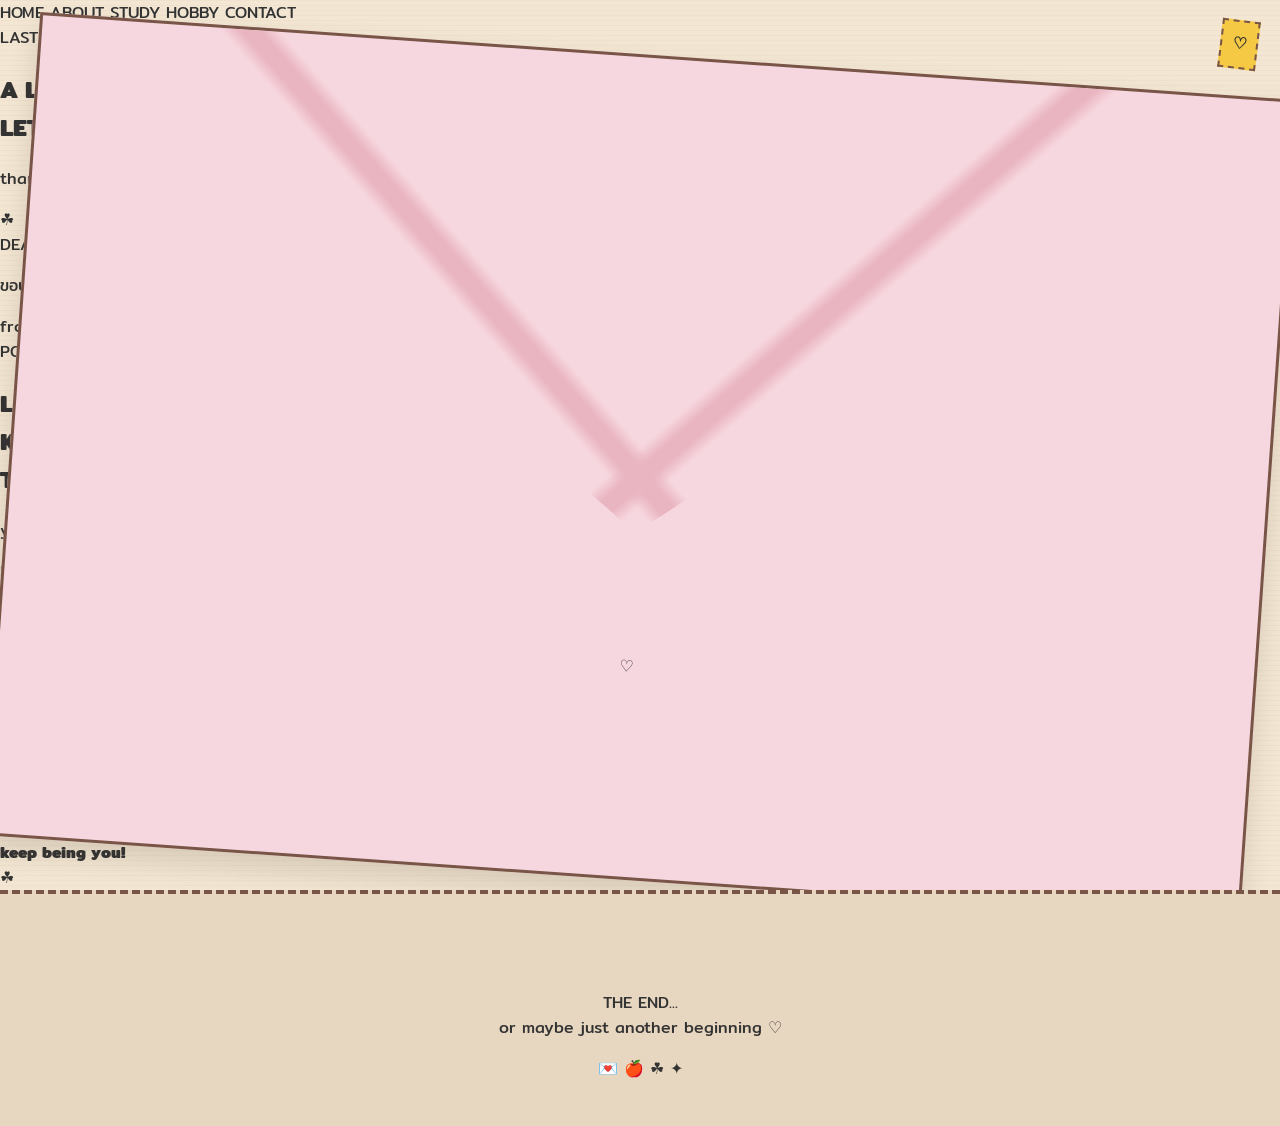
==== commit 7a4b0db1: "Update contact.html" ====
--- a/contact.html
+++ b/contact.html
@@ -1,37 +1,55 @@
 <!DOCTYPE html>
 <html lang="th">
 <head>
+
 <meta charset="UTF-8">
-<meta name="viewport" content="width=device-width, initial-scale=1.0">
-<meta name="description" content="Contact Letter Scrapbook Page">
-<title>A Little Letter For You 💌</title>
-<link rel="stylesheet" href="style.css">
+
+<meta name="viewport"
+content="width=device-width, initial-scale=1.0">
+
+<title>A Little Letter — Journal</title>
+
+<link rel="preconnect"
+href="https://fonts.googleapis.com">
+
+<link rel="preconnect"
+href="https://fonts.gstatic.com"
+crossorigin>
+
+<link href="https://fonts.googleapis.com/css2?family=Itim&family=Kalam:wght@400;700&family=Mitr:wght@300;400;500;600&display=swap"
+rel="stylesheet">
+
+<link rel="stylesheet"
+href="style.css">
+
 </head>
 
-<body>
-
-<header class="nav-wrap">
-
-<nav class="nav" aria-label="เมนูหลัก">
-
-<a class="tab" href="index.html">
-HOME ✦
-</a>
-
-<a class="tab" href="profile.html">
-ABOUT ♡
-</a>
-
-<a class="tab" href="education.html">
-STUDY ✎
-</a>
-
-<a class="tab" href="hobby.html">
-HOBBY ★
-</a>
-
-<a class="tab active" href="contact.html">
-CONTACT 💌
+<body class="contact-page">
+
+<div class="paper-noise"></div>
+
+<header class="site-header">
+
+<nav class="journal-nav">
+
+<a href="index.html" class="nav-tab">
+HOME
+</a>
+
+<a href="profile.html" class="nav-tab">
+ABOUT
+</a>
+
+<a href="education.html" class="nav-tab">
+STUDY
+</a>
+
+<a href="hobby.html" class="nav-tab">
+HOBBY
+</a>
+
+<a href="contact.html" class="nav-tab active">
+CONTACT
 </a>
 
 </nav>
@@ -41,146 +59,259 @@
 
 <main>
 
-<section class="section">
-
-<span
-class="doodle"
-style="right:9%;top:110px">
-♡
-</span>
-
-<span
-class="doodle"
-style="left:5%;top:330px">
-✦
-</span>
-
-
-<div class="section-head">
-
-<div>
-
-<div class="section-kicker">
-page 05 · a little letter
-</div>
-
-<h1 class="section-title">
-A LITTLE<br>
+<section class="contact-header">
+
+<div class="contact-title">
+
+<span>
+LAST PAGE
+</span>
+
+<h1>
+A LITTLE
+<br>
 LETTER FOR YOU 💌
 </h1>
 
-</div>
-
-
-<span
-class="sticker"
-style="background:#f4d5df">
-
-let's keep in touch!
-
-</span>
-
-</div>
-
-
-<div class="letter-area">
-
-
-<article class="letter reveal">
-
-<div class="letter-content">
+<p>
+thanks for stopping by my little journal
+</p>
+
+</div>
+
+<div class="contact-clover">
+☘
+</div>
+
+</section>
+
+
+<section class="letter-desk">
+
+
+<div class="letter-paper">
+
+<div class="letter-tape"></div>
+
+<div class="letter-header">
+
+<span>
+DEAR FRIEND,
+</span>
+
+<div class="stamp">
+♡
+</div>
+
+</div>
+
+
+<p class="letter-text">
+
+ขอบคุณที่แวะเข้ามาดู
+Journal เล็ก ๆ ของฉัน
+
+หวังว่าหน้านี้จะทำให้คุณได้รู้จัก
+ตัวฉันมากขึ้นอีกนิดหนึ่ง
+
+แล้วพบกันใหม่ในหน้าต่อไปนะ ♡
+
+</p>
+
+
+<div class="letter-sign">
+
+<span>
+from
+</span>
+
+<strong>
+[ชื่อของฉัน]
+</strong>
+
+</div>
+
+</div>
+
+
+<div class="envelope">
+
+<div class="envelope-flap"></div>
+
+<div class="envelope-heart">
+♡
+</div>
+
+</div>
+
+
+<div class="postcard">
+
+<span>
+POSTCARD
+</span>
 
 <h2>
-HELLO, FRIEND! ♡
+LET'S
+<br>
+KEEP IN
+<br>
+TOUCH!
 </h2>
 
+<div class="postcard-line"></div>
+
 <p>
-ขอบคุณที่แวะมาเยี่ยมชมสมุดเล่มเล็ก ๆ
-ของฉัน หวังว่าคุณจะได้รู้จักฉันมากขึ้น
-ผ่านเรื่องราวในแต่ละหน้า
-</p>
+you can find me here ↓
+</p>
+
+</div>
+
+
+</section>
+
+
+<section class="contact-information">
+
+<div class="contact-note email-note">
+
+<span>
+EMAIL
+</span>
+
+<strong>
+[กรอก Email]
+</strong>
+
+</div>
+
+
+<div class="contact-note social-note">
+
+<span>
+SOCIAL
+</span>
+
+<strong>
+[กรอก Social Media]
+</strong>
+
+</div>
+
+
+<div class="contact-note website-note">
+
+<span>
+WEBSITE
+</span>
+
+<strong>
+[กรอก Website]
+</strong>
+
+</div>
+
+
+<div class="contact-note school-note">
+
+<span>
+SCHOOL
+</span>
+
+<strong>
+[กรอกชื่อโรงเรียน]
+</strong>
+
+</div>
+
+</section>
+
+
+<section class="goodbye">
+
+<div class="goodbye-paper">
+
+<div class="goodbye-stars">
+✦　★　✦
+</div>
+
+<h2>
+SEE YOU
+<br>
+AROUND ♡
+</h2>
 
 <p>
-ถ้าอยากติดต่อหรือพูดคุยกัน
-สามารถทักมาได้ที่ช่องทางด้านข้างเลยนะ ✎
-</p>
-
-<p class="hand">
-see you again soon! ♡
-</p>
-
-</div>
-
-</article>
-
-
-<div class="contact-stack reveal">
-
-<div class="envelope"></div>
-
-<div class="stamp">
-POST<br>
-♡<br>
-2026
-</div>
-
-
-<div class="contact-list">
-
-<a href="mailto:example@email.com">
-✉ Email — [กรอกอีเมล]
-</a>
-
-<a href="#">
-◎ Website — [กรอกเว็บไซต์]
-</a>
-
-<a href="#">
-♡ Social — [กรอก Social]
-</a>
-
-<a href="#">
-☎ Contact — [กรอกข้อมูล]
-</a>
-
-</div>
-
+and remember...
+</p>
+
+<strong>
+keep being you!
+</strong>
+
+<div class="goodbye-clover">
+☘
 </div>
 
 </div>
 
 </section>
 
+
+<footer class="journal-footer">
+
+<div class="footer-tape"></div>
+
+<div class="footer-content">
+
+<p class="footer-main">
+THE END...
+<br>
+<span>or maybe just another beginning ♡</span>
+</p>
+
+<div class="footer-stickers">
+<span>💌</span>
+<span>🍎</span>
+<span>☘</span>
+<span>✦</span>
+</div>
+
+</div>
+
+</footer>
+
 </main>
 
 
-<footer>
-
-<h2 class="footer-title">
-Thanks for reading my journal ♡
-</h2>
-
-<div class="footer-note">
-made with care, doodles & dreams ✦
-</div>
-
-<div class="footer-nav">
-
-<a href="index.html">HOME</a>
-·
-<a href="profile.html">ABOUT</a>
-·
-<a href="education.html">STUDY</a>
-·
-<a href="hobby.html">HOBBY</a>
-
-</div>
-
-<p>
-© 2026 [ชื่อ-นามสกุล] · M.3 Student Journal
-</p>
-
-</footer>
+<script>
+
+document.addEventListener("click", function(event) {
+
+if (
+event.target.closest("a") ||
+event.target.closest("nav")
+) return;
+
+const symbols = ["✦", "♡", "☘", "★", "🍎", "💌"];
+
+const pop = document.createElement("span");
+
+pop.className = "click-pop";
+
+pop.textContent =
+symbols[Math.floor(Math.random() * symbols.length)];
+
+pop.style.left = event.clientX + "px";
+pop.style.top = event.clientY + "px";
+
+document.body.appendChild(pop);
+
+setTimeout(() => pop.remove(), 900);
+
+});
+
+</script>
 
 </body>
 </html>
--- a/style.css
+++ b/style.css
@@ -1,1966 +1,1269 @@
-/* =========================================================
-   MY JOURNAL PORTFOLIO
-   HTML5 + CSS3
-   Green / White / Digital Journal
-========================================================= */
-
-
-/* =========================================================
-   RESET
-========================================================= */
-
-* {
-    margin: 0;
-    padding: 0;
-    box-sizing: border-box;
-}
-
-html {
-    scroll-behavior: smooth;
-}
-
-body {
-    font-family: "Nunito", sans-serif;
-    background: #f8fbf6;
-    color: #193b2b;
-    line-height: 1.7;
-    overflow-x: hidden;
-}
-
-img {
-    display: block;
-    width: 100%;
-}
-
-a {
-    color: inherit;
-    text-decoration: none;
-}
-
-button,
-a {
-    -webkit-tap-highlight-color: transparent;
-}
-
-
-/* =========================================================
-   VARIABLES
-========================================================= */
-
-:root {
-
-    --green-dark: #164b36;
-    --green: #2f805b;
-    --green-light: #dff1df;
-    --mint: #edf8ed;
-
-    --cream: #fff9e9;
-    --yellow: #fff1a8;
-
-    --paper: #ffffff;
-    --ink: #193b2b;
-
-    --blue-dark: #102d45;
-
-    --shadow:
-        0 18px 45px rgba(30, 73, 51, 0.12);
-
-    --soft-shadow:
-        0 8px 24px rgba(30, 73, 51, 0.10);
-
-    --radius: 24px;
-}
-
-
-/* =========================================================
-   JOURNAL PAPER BACKGROUND
-========================================================= */
-
-body::before {
-    content: "";
-    position: fixed;
-    inset: 0;
-    pointer-events: none;
-    z-index: -1;
-
-    background-image:
-        linear-gradient(
-            rgba(67, 130, 94, 0.055) 1px,
-            transparent 1px
-        ),
-        linear-gradient(
-            90deg,
-            rgba(67, 130, 94, 0.055) 1px,
-            transparent 1px
-        );
-
-    background-size: 28px 28px;
-}
-
-
-/* =========================================================
+@import url('https://fonts.googleapis.com/css2?family=Itim&family=Kalam:wght@400;700&family=Mitr:wght@300;400;500;600&display=swap');
+
+:root{
+  --paper:#fffdf5;
+  --cream:#f3e7d3;
+  --pink:#f4a6b8;
+  --coral:#f27d72;
+  --mustard:#f6c945;
+  --sage:#9bbf9a;
+  --sky:#8ec9e8;
+  --lav:#b9a7d9;
+  --brown:#795548;
+  --ink:#333;
+  --white:#fff;
+  --shadow:0 14px 28px rgba(77,55,45,.16);
+}
+
+*{
+  box-sizing:border-box;
+}
+
+html{
+  scroll-behavior:smooth;
+}
+
+body{
+  margin:0;
+  color:var(--ink);
+  font-family:"Mitr",sans-serif;
+
+  background:
+    radial-gradient(
+      circle at 15% 20%,
+      rgba(246,201,69,.12) 0 2px,
+      transparent 3px
+    ),
+    radial-gradient(
+      circle at 80% 60%,
+      rgba(142,201,232,.12) 0 2px,
+      transparent 3px
+    ),
+    repeating-linear-gradient(
+      0deg,
+      rgba(121,85,72,.035) 0 1px,
+      transparent 1px 5px
+    ),
+    var(--cream);
+
+  overflow-x:hidden;
+
+  cursor:url("data:image/svg+xml,%3Csvg xmlns='http://www.w3.org/2000/svg' width='32' height='32' viewBox='0 0 32 32'%3E%3Cg fill='%23f4a6b8' stroke='%23795548' stroke-width='1.4'%3E%3Cellipse cx='8' cy='9' rx='3.5' ry='4.5'/%3E%3Cellipse cx='16' cy='6' rx='3.5' ry='4.5'/%3E%3Cellipse cx='24' cy='9' rx='3.5' ry='4.5'/%3E%3Cellipse cx='16' cy='19' rx='7' ry='6'/%3E%3C/g%3E%3C/svg%3E") 4 4,auto;
+}
+
+a,
+button{
+  cursor:pointer;
+}
+
+a{
+  color:inherit;
+  text-decoration:none;
+}
+
+img{
+  max-width:100%;
+  display:block;
+}
+
+::selection{
+  background:var(--mustard);
+  color:var(--ink);
+}
+
+
+/* ==============================
+   PAPER SYSTEM
+============================== */
+
+.paper{
+  background:var(--paper);
+  position:relative;
+  box-shadow:var(--shadow);
+  border:2px solid rgba(121,85,72,.12);
+}
+
+.paper:before{
+  content:"";
+  position:absolute;
+  inset:8px;
+  border:1px dashed rgba(121,85,72,.18);
+  pointer-events:none;
+}
+
+
+/* ==============================
+   TAPE
+============================== */
+
+.tape{
+  position:absolute;
+  width:110px;
+  height:30px;
+  background:rgba(246,201,69,.72);
+  z-index:5;
+
+  filter:
+    drop-shadow(
+      0 3px 2px rgba(0,0,0,.08)
+    );
+
+  clip-path:polygon(
+    2% 12%,
+    96% 0,
+    100% 88%,
+    0 100%
+  );
+}
+
+
+/* ==============================
+   STICKER
+============================== */
+
+.sticker{
+  display:inline-grid;
+  place-items:center;
+
+  padding:.55rem .85rem;
+
+  background:#fff;
+
+  border:3px solid #fff;
+  outline:2px solid var(--brown);
+
+  box-shadow:
+    5px 7px 0 rgba(121,85,72,.18);
+
+  font-family:"Kalam",cursive;
+  font-weight:700;
+
+  transform:rotate(-3deg);
+
+  transition:.3s;
+}
+
+.sticker:hover{
+  transform:
+    translateY(-5px)
+    rotate(2deg)
+    scale(1.05);
+
+  box-shadow:
+    7px 12px 0 rgba(121,85,72,.18);
+}
+
+
+/* ==============================
+   DOODLES
+============================== */
+
+.doodle{
+  position:absolute;
+  font-family:"Kalam",cursive;
+  font-size:1.4rem;
+  opacity:.75;
+
+  animation:
+    float 5s ease-in-out infinite;
+}
+
+.sparkle{
+  font-size:1.7rem;
+  color:var(--mustard);
+}
+
+.hand{
+  font-family:"Kalam",cursive;
+}
+
+
+/* ==============================
+   SECTIONS
+============================== */
+
+.section{
+  max-width:1180px;
+  margin:0 auto;
+  padding:110px 24px;
+  position:relative;
+}
+
+.section-head{
+  display:flex;
+  align-items:end;
+  justify-content:space-between;
+  gap:20px;
+  margin-bottom:38px;
+}
+
+.section-title{
+  font-family:"Itim",cursive;
+  font-size:clamp(2.4rem,6vw,5rem);
+  line-height:.9;
+  margin:0;
+}
+
+.section-kicker{
+  font-family:"Kalam",cursive;
+  color:var(--brown);
+  font-size:1.1rem;
+  transform:rotate(-2deg);
+}
+
+
+/* ==============================
    NAVIGATION
-========================================================= */
-
-.site-header {
-    position: sticky;
-    top: 0;
-    z-index: 1000;
-    padding: 16px 5%;
-}
-
-.navbar {
-    max-width: 1250px;
-    margin: auto;
-
-    min-height: 68px;
-
-    padding: 10px 18px;
-
-    display: flex;
-    align-items: center;
-    justify-content: space-between;
-    gap: 20px;
-
-    background: rgba(255, 255, 255, 0.90);
-
-    border: 1px solid rgba(47, 128, 91, 0.14);
-
-    border-radius: 22px;
-
-    box-shadow:
-        0 10px 30px rgba(20, 70, 45, 0.10);
-
-    backdrop-filter: blur(15px);
-}
-
-.logo {
-    display: flex;
-    align-items: center;
-    gap: 10px;
-
-    font-family: "Kalam", cursive;
-    font-size: 25px;
-    font-weight: 700;
-
-    color: var(--green-dark);
-
-    white-space: nowrap;
-}
-
-.logo-icon {
-    width: 40px;
-    height: 40px;
-
-    display: grid;
-    place-items: center;
-
-    background: var(--green-light);
-
-    border-radius: 50%;
-
-    transform: rotate(-8deg);
-}
-
-.nav-links {
-    display: flex;
-    align-items: center;
-    gap: 5px;
-}
-
-.nav-links a {
-    padding: 10px 14px;
-
-    border-radius: 13px;
-
-    font-size: 14px;
-    font-weight: 700;
-
-    transition:
-        transform 0.25s ease,
-        background 0.25s ease,
-        color 0.25s ease;
-}
-
-.nav-links a:hover {
-    background: var(--green-light);
-    color: var(--green-dark);
-    transform: translateY(-2px) rotate(-1deg);
-}
-
-.nav-links a.active {
-    background: var(--green);
-    color: white;
-
-    box-shadow:
-        0 7px 18px rgba(47, 128, 91, 0.22);
-}
-
-
-/* =========================================================
-   COMMON
-========================================================= */
-
-.section {
-    width: min(1150px, 90%);
-    margin: auto;
-}
-
-.eyebrow {
-    display: inline-block;
-
-    color: var(--green);
-    font-size: 12px;
-    font-weight: 900;
-
-    letter-spacing: 2px;
-}
-
-.section-title {
-    max-width: 720px;
-    margin: 0 auto 55px;
-    text-align: center;
-}
-
-.section-title h2 {
-    margin: 10px 0;
-
-    font-size: clamp(30px, 4vw, 48px);
-    line-height: 1.2;
-}
-
-.section-title p {
-    color: #668074;
-}
-
-
-/* =========================================================
+============================== */
+
+.nav-wrap{
+  position:sticky;
+  top:14px;
+  z-index:1000;
+  padding:12px 18px;
+}
+
+.nav{
+  max-width:1080px;
+  margin:auto;
+
+  display:flex;
+  justify-content:center;
+  gap:8px;
+  flex-wrap:wrap;
+
+  padding:10px;
+
+  background:rgba(255,253,245,.92);
+
+  border:2px solid rgba(121,85,72,.16);
+  border-radius:18px;
+
+  box-shadow:
+    0 9px 25px rgba(77,55,45,.12);
+
+  backdrop-filter:blur(10px);
+}
+
+.tab{
+  padding:9px 15px;
+
+  background:var(--white);
+
+  border:2px solid var(--brown);
+
+  border-radius:
+    11px 7px 12px 8px;
+
+  font-family:"Kalam",cursive;
+  font-size:1rem;
+
+  transition:.25s;
+}
+
+.tab:nth-child(2n){
+  transform:rotate(1deg);
+  background:#fff7fa;
+}
+
+.tab:nth-child(3n){
+  transform:rotate(-1deg);
+  background:#f6fbff;
+}
+
+.tab:hover,
+.tab.active{
+  transform:
+    translateY(-3px)
+    rotate(0);
+
+  background:var(--mustard);
+
+  box-shadow:
+    4px 5px 0 rgba(121,85,72,.22);
+}
+
+
+/* ==============================
    HERO
-========================================================= */
-
-.hero {
-    min-height: 760px;
-
-    display: grid;
-    grid-template-columns: 1.05fr 0.95fr;
-
-    align-items: center;
-    gap: 60px;
-
-    position: relative;
-
-    padding-top: 70px;
-    padding-bottom: 100px;
-}
-
-.hero-content {
-    position: relative;
-    z-index: 2;
-}
-
-.small-label {
-    display: inline-block;
-
-    padding: 7px 14px;
-
-    background: var(--green-light);
-
-    border: 1px dashed var(--green);
-
-    border-radius: 100px;
-
-    color: var(--green-dark);
-
-    font-size: 12px;
-    font-weight: 900;
-
-    transform: rotate(-2deg);
-}
-
-.hand-note {
-    margin-top: 24px;
-
-    font-family: "Kalam", cursive;
-    font-size: 22px;
-
-    color: #6c8a79;
-
-    transform: rotate(-2deg);
-}
-
-.hero h1 {
-    margin: 5px 0 25px;
-
-    font-size: clamp(43px, 6vw, 76px);
-    line-height: 1.05;
-    letter-spacing: -2px;
-}
-
-.hero h1 span {
-    font-family: "Kalam", cursive;
-    font-size: 0.6em;
-    font-weight: 400;
-    color: var(--green);
-}
-
-.hero h1 strong {
-    color: var(--green);
-}
-
-.hero-description {
-    max-width: 600px;
-
-    color: #60776b;
-    font-size: 17px;
-}
-
-.hero-buttons {
-    display: flex;
-    flex-wrap: wrap;
-    gap: 14px;
-
-    margin-top: 32px;
-}
-
-.btn {
-    display: inline-flex;
-    align-items: center;
-    justify-content: center;
-
-    padding: 13px 21px;
-
-    border-radius: 14px;
-
-    font-weight: 800;
-
-    transition:
-        transform 0.25s ease,
-        box-shadow 0.25s ease,
-        background 0.25s ease;
-}
-
-.btn:hover {
-    transform: translateY(-5px) rotate(-1deg);
-}
-
-.btn-primary {
-    background: var(--green);
-    color: white;
-
-    box-shadow:
-        0 12px 25px rgba(47, 128, 91, 0.22);
-}
-
-.btn-primary:hover {
-    background: var(--green-dark);
-}
-
-.btn-outline {
-    background: white;
-
-    border: 2px solid #b9d8c3;
-
-    color: var(--green-dark);
-}
-
-.btn-outline:hover {
-    background: var(--green-light);
-}
-
-.hero-stats {
-    display: flex;
-    gap: 35px;
-
-    margin-top: 42px;
-}
-
-.hero-stats div {
-    display: flex;
-    flex-direction: column;
-}
-
-.hero-stats strong {
-    font-size: 21px;
-    color: var(--green-dark);
-}
-
-.hero-stats span {
-    font-size: 11px;
-    color: #789083;
-}
-
-
-/* =========================================================
-   HERO JOURNAL PAPER
-========================================================= */
-
-.hero-visual {
-    position: relative;
-
-    display: grid;
-    place-items: center;
-
-    min-height: 550px;
-}
-
-.journal-paper {
-    position: relative;
-
-    width: min(390px, 85%);
-
-    padding: 26px;
-
-    background: #fff;
-
-    border: 1px solid #dbe8dc;
-
-    box-shadow:
-        15px 20px 0 #dcebdd,
-        var(--shadow);
-
-    transform: rotate(3deg);
-
-    transition: transform 0.45s ease;
-}
-
-.journal-paper:hover {
+============================== */
+
+.hero{
+  min-height:calc(100vh - 80px);
+
+  display:grid;
+  place-items:center;
+
+  padding:
+    50px 24px
+    100px;
+
+  position:relative;
+}
+
+.hero-inner{
+  max-width:1180px;
+  width:100%;
+
+  display:grid;
+  grid-template-columns:
+    1.1fr .9fr;
+
+  gap:60px;
+
+  align-items:center;
+}
+
+.hero-copy{
+  position:relative;
+  padding:30px;
+}
+
+.hero-copy:after{
+  content:"";
+  position:absolute;
+
+  inset:
+    0 -25px -25px 0;
+
+  background:var(--paper);
+
+  z-index:-1;
+
+  transform:rotate(-1.5deg);
+
+  box-shadow:var(--shadow);
+
+  border:
+    2px solid rgba(121,85,72,.12);
+}
+
+.hero h1{
+  font-family:"Itim",cursive;
+
+  font-size:
+    clamp(
+      4.5rem,
+      11vw,
+      9rem
+    );
+
+  line-height:.72;
+
+  margin:
+    0 0 22px;
+}
+
+.hero h1 span{
+  display:block;
+
+  color:var(--coral);
+
+  transform:rotate(-3deg);
+
+  text-shadow:
+    4px 4px 0 #fff;
+}
+
+.hero-name{
+  font-family:"Kalam",cursive;
+
+  font-size:
+    clamp(
+      2rem,
+      5vw,
+      4.2rem
+    );
+
+  margin:12px 0;
+}
+
+.hero-desc{
+  font-size:1.05rem;
+  max-width:570px;
+  line-height:1.9;
+}
+
+.hero-actions{
+  display:flex;
+  gap:12px;
+  flex-wrap:wrap;
+  margin-top:25px;
+}
+
+.btn{
+  display:inline-block;
+
+  padding:
+    12px 20px;
+
+  background:var(--pink);
+
+  border:
+    3px solid var(--brown);
+
+  border-radius:
+    12px 18px 10px 15px;
+
+  font-family:"Kalam",cursive;
+  font-weight:700;
+
+  box-shadow:
+    5px 6px 0 var(--brown);
+
+  transition:.25s;
+}
+
+.btn.alt{
+  background:var(--sky);
+}
+
+.btn:hover{
+  transform:
+    translate(3px,3px)
+    rotate(-1deg);
+
+  box-shadow:
+    2px 3px 0 var(--brown);
+}
+
+.hero-photo{
+  position:relative;
+  display:flex;
+  justify-content:center;
+}
+
+.polaroid{
+  width:min(390px,88%);
+
+  background:white;
+
+  padding:
+    16px 16px 55px;
+
+  box-shadow:
+    0 20px 35px rgba(77,55,45,.2);
+
+  transform:rotate(4deg);
+
+  position:relative;
+
+  transition:.5s;
+}
+
+.polaroid:hover{
+  transform:
+    rotate(0)
+    scale(1.04)
+    translateY(-8px);
+}
+
+.polaroid img{
+  aspect-ratio:4/5;
+
+  object-fit:cover;
+
+  background:var(--cream);
+}
+
+.caption{
+  position:absolute;
+
+  bottom:13px;
+  left:0;
+  right:0;
+
+  text-align:center;
+
+  font:
+    700 1.25rem
+    "Kalam",cursive;
+}
+
+.hero-note{
+  position:absolute;
+
+  right:-10px;
+  top:10px;
+
+  background:#fff7a8;
+
+  padding:
+    14px 18px;
+
+  box-shadow:
+    4px 6px 0 rgba(121,85,72,.18);
+
+  transform:rotate(7deg);
+
+  font:
+    1.1rem
+    "Kalam",cursive;
+}
+
+.badge{
+  position:absolute;
+
+  left:-25px;
+  bottom:15px;
+
+  border-radius:50%;
+
+  width:100px;
+  height:100px;
+
+  background:var(--sage);
+
+  display:grid;
+  place-items:center;
+
+  text-align:center;
+
+  font:
+    700 1.1rem
+    "Kalam",cursive;
+
+  border:4px solid white;
+  outline:2px solid var(--brown);
+
+  transform:rotate(-12deg);
+}
+
+
+/* ==============================
+   ABOUT
+============================== */
+
+.about-grid{
+  display:grid;
+
+  grid-template-columns:
+    .8fr 1.2fr;
+
+  gap:35px;
+
+  align-items:start;
+}
+
+.note-stack{
+  position:relative;
+  min-height:370px;
+}
+
+.note{
+  padding:35px;
+
+  background:#fff7a8;
+
+  box-shadow:var(--shadow);
+
+  position:absolute;
+
+  width:85%;
+
+  font:
+    1.2rem/1.8
+    "Kalam",cursive;
+}
+
+.note.one{
+  transform:rotate(-4deg);
+  top:25px;
+  left:5%;
+}
+
+.note.two{
+  background:#eaf5ff;
+
+  transform:rotate(5deg);
+
+  top:75px;
+  left:12%;
+}
+
+.info-cloud{
+  display:grid;
+
+  grid-template-columns:
+    repeat(2,1fr);
+
+  gap:16px;
+}
+
+.info{
+  padding:22px 18px;
+
+  background:#fff;
+
+  border:
+    2px dashed
+    var(--brown);
+
+  position:relative;
+
+  transform:rotate(-1deg);
+
+  box-shadow:
+    5px 7px 0 rgba(121,85,72,.12);
+}
+
+.info:nth-child(2n){
+  transform:rotate(2deg);
+  background:#fff9fb;
+}
+
+.info b{
+  display:block;
+
+  font-family:"Kalam",cursive;
+
+  font-size:1.25rem;
+
+  color:var(--brown);
+}
+
+
+/* ==============================
+   TIMELINE
+============================== */
+
+.timeline{
+  position:relative;
+  padding:20px 0;
+}
+
+.timeline:before{
+  content:"";
+
+  position:absolute;
+
+  left:50%;
+
+  top:0;
+  bottom:0;
+
+  border-left:
+    4px dashed
+    var(--brown);
+
+  transform:
+    translateX(-50%)
+    rotate(1deg);
+}
+
+.memory{
+  width:44%;
+
+  padding:28px;
+
+  margin:35px 0;
+
+  position:relative;
+}
+
+.memory:nth-child(odd){
+  margin-right:auto;
+  transform:rotate(-2deg);
+}
+
+.memory:nth-child(even){
+  margin-left:auto;
+  transform:rotate(2deg);
+}
+
+.memory:after{
+  content:"📌";
+
+  position:absolute;
+
+  top:-22px;
+  right:15px;
+
+  font-size:1.5rem;
+}
+
+.memory h3{
+  font-family:"Itim",cursive;
+  font-size:2rem;
+  margin:0 0 8px;
+}
+
+.memory p{
+  line-height:1.8;
+  margin:0;
+}
+
+
+/* ==============================
+   HOBBY COLLAGE
+============================== */
+
+.hobby-wall{
+  position:relative;
+  min-height:560px;
+}
+
+.hobby{
+  position:absolute;
+
+  width:210px;
+
+  min-height:150px;
+
+  padding:24px;
+
+  background:#fff;
+
+  border:
+    8px solid white;
+
+  box-shadow:var(--shadow);
+
+  display:flex;
+
+  flex-direction:column;
+
+  justify-content:space-between;
+
+  transition:.35s;
+}
+
+.hobby:hover{
+  transform:
+    scale(1.08)
+    rotate(0)!important;
+
+  z-index:10;
+}
+
+.hobby:nth-child(1){
+  left:3%;
+  top:35px;
+  transform:rotate(-5deg);
+  background:#fff4f7;
+}
+
+.hobby:nth-child(2){
+  left:28%;
+  top:5px;
+  transform:rotate(4deg);
+  background:#eefaff;
+}
+
+.hobby:nth-child(3){
+  right:5%;
+  top:65px;
+  transform:rotate(-3deg);
+  background:#fff9d8;
+}
+
+.hobby:nth-child(4){
+  left:14%;
+  top:285px;
+  transform:rotate(3deg);
+  background:#f1faef;
+}
+
+.hobby:nth-child(5){
+  left:44%;
+  top:240px;
+  transform:rotate(-4deg);
+  background:#f7f0ff;
+}
+
+.hobby:nth-child(6){
+  right:12%;
+  top:330px;
+  transform:rotate(5deg);
+  background:#fff1e9;
+}
+
+.hobby .icon{
+  font-size:2.6rem;
+}
+
+.hobby h3{
+  font-family:"Itim",cursive;
+  font-size:1.7rem;
+  margin:8px 0 0;
+}
+
+
+/* ==============================
+   LETTER
+============================== */
+
+.letter-area{
+  display:grid;
+
+  grid-template-columns:
+    1fr .8fr;
+
+  gap:45px;
+
+  align-items:center;
+}
+
+.letter{
+  padding:
+    45px 40px;
+
+  background:#fffdf8;
+
+  box-shadow:var(--shadow);
+
+  position:relative;
+
+  transform:rotate(-1deg);
+}
+
+.letter:before{
+  content:"";
+
+  position:absolute;
+
+  inset:22px;
+
+  background:
+    repeating-linear-gradient(
+      to bottom,
+      transparent 0 32px,
+      rgba(142,201,232,.35)
+      33px 34px
+    );
+
+  pointer-events:none;
+}
+
+.letter-content{
+  position:relative;
+  z-index:1;
+}
+
+.letter h2{
+  font:
+    3rem
+    "Itim",cursive;
+
+  margin-top:0;
+}
+
+.letter p{
+  line-height:2;
+}
+
+
+/* ==============================
+   ENVELOPE
+============================== */
+
+.contact-stack{
+  position:relative;
+  height:360px;
+}
+
+.envelope{
+  position:absolute;
+
+  inset:
+    55px 10px 20px;
+
+  background:#f7d7df;
+
+  border:
+    3px solid
+    var(--brown);
+
+  box-shadow:var(--shadow);
+
+  transform:rotate(4deg);
+
+  display:grid;
+  place-items:center;
+}
+
+.envelope:before{
+  content:"";
+
+  position:absolute;
+
+  inset:0;
+
+  background:
+    linear-gradient(
+      135deg,
+      transparent 49%,
+      #e9b5c1 50% 51%,
+      transparent 52%
+    ),
+    linear-gradient(
+      225deg,
+      transparent 49%,
+      #e9b5c1 50% 51%,
+      transparent 52%
+    );
+
+  clip-path:
+    polygon(
+      0 0,
+      100% 0,
+      50% 58%
+    );
+}
+
+.stamp{
+  position:absolute;
+
+  right:22px;
+  top:20px;
+
+  background:var(--mustard);
+
+  padding:10px;
+
+  border:
+    2px dashed
+    var(--brown);
+
+  font:
+    700 1rem
+    "Kalam",cursive;
+
+  transform:rotate(7deg);
+}
+
+.contact-list{
+  position:relative;
+
+  z-index:2;
+
+  background:#fff;
+
+  padding:20px;
+
+  border:
+    3px solid
+    var(--brown);
+
+  transform:rotate(-5deg);
+
+  box-shadow:var(--shadow);
+
+  width:85%;
+
+  margin:auto;
+}
+
+.contact-list a{
+  display:block;
+
+  padding:10px;
+
+  border-bottom:
+    1px dashed #aaa;
+
+  font:
+    1.15rem
+    "Kalam",cursive;
+}
+
+.contact-list a:last-child{
+  border:0;
+}
+
+
+/* ==============================
+   FOOTER
+============================== */
+
+footer{
+  padding:
+    80px 24px
+    45px;
+
+  text-align:center;
+
+  position:relative;
+
+  background:#e8d7c0;
+
+  border-top:
+    4px dashed
+    var(--brown);
+}
+
+.footer-title{
+  font:
+    3rem
+    "Itim",cursive;
+
+  margin:0;
+}
+
+.footer-note{
+  display:inline-block;
+
+  background:#fff7a8;
+
+  padding:
+    12px 22px;
+
+  margin:18px;
+
+  transform:rotate(-2deg);
+
+  box-shadow:
+    5px 6px 0 rgba(121,85,72,.15);
+}
+
+.footer-nav{
+  display:flex;
+
+  justify-content:center;
+
+  gap:16px;
+
+  flex-wrap:wrap;
+
+  font-family:"Kalam",cursive;
+}
+
+
+/* ==============================
+   ANIMATIONS
+============================== */
+
+.reveal{
+  animation:
+    reveal both linear;
+
+  animation-timeline:view();
+
+  animation-range:
+    entry 0%
+    cover 30%;
+}
+
+@keyframes reveal{
+
+  from{
+    opacity:0;
     transform:
-        rotate(0deg)
-        translateY(-10px);
-}
-
-.tape {
-    position: absolute;
-
-    width: 120px;
-    height: 28px;
-
-    background: rgba(226, 241, 213, 0.8);
-
-    box-shadow:
-        0 2px 5px rgba(0, 0, 0, 0.05);
-}
-
-.tape-top {
-    top: -14px;
-    left: 50%;
-
+      translateY(35px)
+      rotate(-2deg);
+  }
+
+  to{
+    opacity:1;
     transform:
-        translateX(-50%)
-        rotate(-3deg);
-}
-
-.paper-header {
-    display: flex;
-    justify-content: space-between;
-
-    margin-bottom: 20px;
-
-    color: var(--green-dark);
-
-    font-family: "Kalam", cursive;
-    font-weight: 700;
-}
-
-.profile-frame {
-    position: relative;
-
-    padding: 9px;
-
-    background: white;
-
-    border: 1px solid #dce8df;
-
-    box-shadow:
-        4px 6px 0 #dcebdd;
-}
-
-.profile-frame img {
-    aspect-ratio: 4 / 5;
-    object-fit: cover;
-}
-
-.paper-caption {
-    display: flex;
-    justify-content: space-between;
-
-    margin-top: 18px;
-
-    font-family: "Kalam", cursive;
-    font-size: 19px;
-}
-
-.paper-line {
-    height: 1px;
-
-    margin: 15px 0;
-
-    background: #cbded0;
-}
-
-.journal-text {
-    font-family: "Kalam", cursive;
-    font-size: 17px;
-    color: #668074;
-}
-
-.sticker {
-    position: absolute;
-
-    display: grid;
-    place-items: center;
-
-    width: 58px;
-    height: 58px;
-
-    background: var(--yellow);
-
-    border-radius: 50%;
-
-    box-shadow:
-        3px 5px 0 rgba(47, 128, 91, 0.15);
-
-    font-size: 27px;
-}
-
-.sticker-smile {
-    right: -30px;
-    top: 140px;
-
-    transform: rotate(12deg);
-}
-
-.sticker-leaf {
-    left: -35px;
-    bottom: 80px;
-
-    background: var(--green-light);
-
-    transform: rotate(-12deg);
-}
-
-.circle-decoration {
-    position: absolute;
-
-    border-radius: 50%;
-
-    z-index: -1;
-}
-
-.circle-one {
-    width: 280px;
-    height: 280px;
-
-    background: #e0f1df;
-
-    right: 4%;
-    top: 20%;
-}
-
-.circle-two {
-    width: 110px;
-    height: 110px;
-
-    border: 3px dashed #83b795;
-
-    left: 5%;
-    bottom: 15%;
-}
-
-
-/* =========================================================
-   HERO DOODLES
-========================================================= */
-
-.hero-doodle {
-    position: absolute;
-
-    font-size: 34px;
-
-    color: var(--green);
-
-    animation: floatSticker 4s ease-in-out infinite;
-}
-
-.doodle-1 {
-    top: 15%;
-    left: 3%;
-}
-
-.doodle-2 {
-    top: 30%;
-    right: 2%;
-    animation-delay: 1s;
-}
-
-.doodle-3 {
-    bottom: 14%;
-    left: 45%;
-    animation-delay: 2s;
-}
-
-
-/* =========================================================
-   INTRO NOTES
-========================================================= */
-
-.paper-section {
-    padding: 110px 5%;
-
-    position: relative;
-}
-
-.intro-grid {
-    width: min(1100px, 100%);
-    margin: auto;
-
-    display: grid;
-    grid-template-columns: repeat(3, 1fr);
-
-    gap: 30px;
-}
-
-.note-card {
-    position: relative;
-
-    padding: 34px 30px;
-
-    min-height: 290px;
-
-    border-radius: 5px;
-
-    box-shadow:
-        8px 12px 0 rgba(25, 59, 43, 0.07),
-        0 15px 30px rgba(25, 59, 43, 0.08);
-
-    transition:
-        transform 0.35s ease,
-        box-shadow 0.35s ease;
-}
-
-.note-card:hover {
-    transform:
-        translateY(-12px)
-        rotate(1deg);
-
-    box-shadow:
-        10px 20px 0 rgba(25, 59, 43, 0.07),
-        0 25px 40px rgba(25, 59, 43, 0.13);
-}
-
-.green-note {
-    background: #e3f3df;
-    transform: rotate(-1.5deg);
-}
-
-.cream-note {
-    background: #fff7d9;
-    transform: rotate(1.5deg);
-}
-
-.yellow-note {
-    background: #fff0b0;
-    transform: rotate(-1deg);
-}
-
-.pin {
-    position: absolute;
-    top: -10px;
-    left: 50%;
-
-    transform: translateX(-50%);
-}
-
-.card-icon {
-    font-size: 45px;
-    margin-bottom: 12px;
-}
-
-.note-card h3 {
-    font-size: 25px;
-}
-
-.note-card p {
-    margin: 10px 0 18px;
-    color: #5e7569;
-}
-
-.note-card a {
-    font-weight: 900;
-    color: var(--green);
-}
-
-
-/* =========================================================
-   QUOTE
-========================================================= */
-
-.quote-section {
-    width: min(900px, 88%);
-
-    margin: 50px auto 120px;
-
-    position: relative;
-
-    padding: 60px 50px;
-
-    background: #e6f4e4;
-
-    border: 2px dashed #8db99a;
-
-    transform: rotate(-1deg);
-
-    text-align: center;
-}
-
-.quote-tape {
-    position: absolute;
-
-    width: 140px;
-    height: 25px;
-
-    top: -13px;
-    left: 50%;
-
-    transform: translateX(-50%) rotate(2deg);
-
-    background: #d4e8ca;
-}
-
-.quote-content span {
-    font-size: 12px;
-    font-weight: 900;
-    letter-spacing: 2px;
-    color: var(--green);
-}
-
-.quote-content h2 {
-    margin: 20px 0;
-
-    font-family: "Kalam", cursive;
-
-    font-size: clamp(27px, 4vw, 42px);
-
-    line-height: 1.35;
-}
-
-.quote-content p {
-    color: #678073;
-}
-
-
-/* =========================================================
-   PAGE HERO
-========================================================= */
-
-.page-hero {
-    min-height: 440px;
-
-    padding: 100px 8% 80px;
-
-    display: flex;
-    align-items: center;
-    justify-content: center;
-
-    text-align: center;
-
-    position: relative;
-
-    background:
-        linear-gradient(
-            135deg,
-            rgba(227, 243, 223, 0.9),
-            rgba(255, 255, 255, 0.7)
-        );
-}
-
-.page-hero-content h1 {
-    margin: 12px 0;
-
-    font-size: clamp(42px, 7vw, 72px);
-
-    line-height: 1.1;
-}
-
-.page-hero-content p {
-    color: #61766a;
-    font-size: 17px;
-}
-
-.page-sticker {
-    position: absolute;
-
-    right: 12%;
-    top: 30%;
-
-    width: 100px;
-    height: 100px;
-
-    display: grid;
-    place-items: center;
-
-    background: var(--yellow);
-
-    border: 2px solid #e5d879;
-
-    border-radius: 50%;
-
-    font-size: 45px;
-
-    transform: rotate(9deg);
-
-    box-shadow:
-        5px 8px 0 rgba(30, 70, 45, 0.10);
-
-    animation: floatSticker 4s ease-in-out infinite;
-}
-
-
-/* =========================================================
-   PROFILE
-========================================================= */
-
-.profile-section {
-    padding-top: 100px;
-    padding-bottom: 110px;
-
-    display: grid;
-    grid-template-columns: 0.85fr 1.15fr;
-
-    gap: 80px;
-
-    align-items: center;
-}
-
-.profile-photo-area {
-    position: relative;
-}
-
-.big-photo {
-    width: min(410px, 100%);
-
-    padding: 13px;
-
-    background: white;
-
-    box-shadow:
-        12px 15px 0 #d8ebd8,
-        var(--shadow);
-
-    transform: rotate(-3deg);
-
-    transition: transform 0.4s ease;
-}
-
-.big-photo:hover {
-    transform: rotate(0deg) scale(1.02);
-}
-
-.big-photo img {
-    aspect-ratio: 4 / 5;
-    object-fit: cover;
-}
-
-.photo-tape {
-    position: absolute;
-
-    width: 130px;
-    height: 30px;
-
-    top: -12px;
-    left: 35%;
-
-    z-index: 2;
-
-    background: rgba(205, 230, 193, 0.8);
-
-    transform: rotate(4deg);
-}
-
-.photo-note {
-    position: absolute;
-
-    bottom: -30px;
-    right: 5px;
-
-    padding: 12px 18px;
-
-    background: var(--yellow);
-
-    font-family: "Kalam", cursive;
-    font-size: 19px;
-
-    transform: rotate(4deg);
-
-    box-shadow: 4px 6px 0 rgba(30, 70, 45, 0.08);
-}
-
-.profile-info h2 {
-    margin: 8px 0;
-
-    font-size: clamp(40px, 5vw, 58px);
-
-    color: var(--green-dark);
-}
-
-.nickname {
-    color: #668074;
-}
-
-.info-grid {
-    display: grid;
-    grid-template-columns: repeat(2, 1fr);
-
-    gap: 15px;
-
-    margin-top: 35px;
-}
-
-.info-box {
-    display: flex;
-    align-items: center;
-    gap: 15px;
-
-    padding: 17px;
-
-    background: white;
-
-    border: 1px solid #dce9de;
-
-    border-radius: 16px;
-
-    box-shadow: var(--soft-shadow);
-
-    transition: transform 0.25s ease;
-}
-
-.info-box:hover {
-    transform: translateY(-5px);
-}
-
-.info-box > span {
-    width: 45px;
-    height: 45px;
-
-    display: grid;
-    place-items: center;
-
-    background: var(--green-light);
-
-    border-radius: 13px;
-
-    font-size: 22px;
-}
-
-.info-box small,
-.info-box strong {
-    display: block;
-}
-
-.info-box small {
-    color: #80948a;
-    font-size: 11px;
-}
-
-.info-box strong {
-    font-size: 14px;
-}
-
-
-/* =========================================================
-   ABOUT ME
-========================================================= */
-
-.about-me-section {
-    background: #eef8ec;
-}
-
-.about-paper {
-    max-width: 800px;
-
-    margin: auto;
-
-    padding: 55px;
-
-    background: white;
-
-    position: relative;
-
-    box-shadow:
-        10px 12px 0 #d5e9d3,
-        var(--shadow);
-
-    transform: rotate(1deg);
-}
-
-.tape-left {
-    top: -13px;
-    left: 20%;
-
-    transform: rotate(-4deg);
-}
-
-.about-paper h2 {
-    margin: 10px 0 25px;
-
-    font-family: "Kalam", cursive;
-
-    font-size: 42px;
-}
-
-.about-paper p {
-    margin: 18px 0;
-
-    color: #5f7469;
-}
-
-.mini-stickers {
-    display: flex;
-    gap: 18px;
-
-    margin-top: 30px;
-
-    font-size: 28px;
-}
-
-
-/* =========================================================
-   EDUCATION TIMELINE
-========================================================= */
-
-.timeline-section {
-    padding-top: 100px;
-    padding-bottom: 110px;
-}
-
-.timeline {
-    position: relative;
-
-    max-width: 800px;
-
-    margin: auto;
-}
-
-.timeline::before {
-    content: "";
-
-    position: absolute;
-
-    left: 27px;
-    top: 0;
-    bottom: 0;
-
-    width: 3px;
-
-    background:
-        repeating-linear-gradient(
-            to bottom,
-            #8abb95 0 8px,
-            transparent 8px 15px
-        );
-}
-
-.timeline-item {
-    position: relative;
-
-    display: grid;
-    grid-template-columns: 55px 1fr;
-
-    gap: 25px;
-
-    margin-bottom: 35px;
-}
-
-.timeline-dot {
-    width: 55px;
-    height: 55px;
-
-    display: grid;
-    place-items: center;
-
-    background: white;
-
-    border: 3px solid #8abb95;
-
-    border-radius: 50%;
-
-    z-index: 2;
-
-    box-shadow:
-        0 6px 15px rgba(30, 70, 45, 0.10);
-}
-
-.timeline-card {
-    padding: 25px;
-
-    background: white;
-
-    border: 1px solid #dce9de;
-
-    box-shadow: var(--soft-shadow);
-
-    transform: rotate(0.5deg);
-
-    transition:
-        transform 0.3s ease,
-        box-shadow 0.3s ease;
-}
-
-.timeline-card:hover {
-    transform:
-        translateY(-5px)
-        rotate(-0.5deg);
-
-    box-shadow: var(--shadow);
-}
-
-.timeline-year {
-    display: inline-block;
-
-    padding: 5px 12px;
-
-    background: var(--green-light);
-
-    border-radius: 100px;
-
-    color: var(--green-dark);
-
-    font-size: 12px;
-    font-weight: 900;
-}
-
-.timeline-card h3 {
-    margin: 12px 0 5px;
-
-    font-size: 22px;
-}
-
-.timeline-card p {
-    color: #687d71;
-}
-
-.current .timeline-card {
-    background: #e9f6e7;
-
-    border: 2px dashed #7caf88;
-}
-
-
-/* =========================================================
-   EDUCATION HIGHLIGHT
-========================================================= */
-
-.highlight-section {
-    padding: 90px 5%;
-
-    background: #e5f3e3;
-}
-
-.highlight-title {
-    text-align: center;
-    margin-bottom: 45px;
-}
-
-.highlight-title h2 {
-    margin-top: 8px;
-    font-size: 38px;
-}
-
-.highlight-grid {
-    width: min(1050px, 100%);
-    margin: auto;
-
-    display: grid;
-    grid-template-columns: repeat(4, 1fr);
-
-    gap: 18px;
-}
-
-.highlight-item {
-    padding: 25px 18px;
-
-    text-align: center;
-
-    background: white;
-
-    border-radius: 18px;
-
-    box-shadow: var(--soft-shadow);
-
-    transition: transform 0.3s ease;
-}
-
-.highlight-item:hover {
-    transform: translateY(-8px) rotate(1deg);
-}
-
-.highlight-item > span {
-    display: block;
-    font-size: 35px;
-    margin-bottom: 8px;
-}
-
-.highlight-item small,
-.highlight-item strong {
-    display: block;
-}
-
-.highlight-item small {
-    color: #82958a;
-}
-
-.highlight-item strong {
-    color: var(--green-dark);
-}
-
-
-/* =========================================================
-   TABLE
-========================================================= */
-
-.table-section {
-    padding-top: 110px;
-    padding-bottom: 110px;
-}
-
-.table-wrapper {
-    overflow-x: auto;
-
-    background: white;
-
-    padding: 10px;
-
-    box-shadow: var(--shadow);
-}
-
-table {
-    width: 100%;
-
-    border-collapse: collapse;
-
-    min-width: 650px;
-}
-
-th,
-td {
-    padding: 17px 20px;
-
-    text-align: left;
-
-    border-bottom: 1px dashed #cbded0;
-}
-
-th {
-    background: var(--green);
-
-    color: white;
-
-    font-size: 13px;
-}
-
-td {
-    color: #5e7468;
-}
-
-tr:hover td {
-    background: #f0f8ef;
-}
-
-
-/* =========================================================
-   HOBBY
-========================================================= */
-
-.hobby-section {
-    padding-top: 100px;
-    padding-bottom: 110px;
-}
-
-.hobby-grid {
-    display: grid;
-
-    grid-template-columns: repeat(3, 1fr);
-
-    gap: 28px;
-}
-
-.hobby-card {
-    position: relative;
-
-    min-height: 310px;
-
-    padding: 32px;
-
-    border-radius: 5px;
-
-    overflow: hidden;
-
-    box-shadow:
-        7px 10px 0 rgba(25, 59, 43, 0.07),
-        var(--soft-shadow);
-
-    transition:
-        transform 0.35s ease,
-        box-shadow 0.35s ease;
-}
-
-.hobby-card:hover {
-    transform:
-        translateY(-12px)
-        rotate(1deg);
-
-    box-shadow:
-        10px 18px 0 rgba(25, 59, 43, 0.07),
-        var(--shadow);
-}
-
-.green-hobby {
-    background: #dff1df;
-}
-
-.yellow-hobby {
-    background: #fff2b4;
-}
-
-.cream-hobby {
-    background: #fff9e4;
-}
-
-.pink-hobby {
-    background: #ffe5e1;
-}
-
-.blue-hobby {
-    background: #e3eff7;
-}
-
-.orange-hobby {
-    background: #ffe9cc;
-}
-
-.hobby-number {
-    position: absolute;
-
-    top: 15px;
-    right: 18px;
-
-    font-family: "Kalam", cursive;
-
-    font-size: 20px;
-
-    color: rgba(25, 59, 43, 0.4);
-}
-
-.hobby-icon {
-    font-size: 53px;
-
-    margin-bottom: 15px;
-
-    transition: transform 0.3s ease;
-}
-
-.hobby-card:hover .hobby-icon {
-    transform:
-        rotate(-8deg)
-        scale(1.12);
-}
-
-.hobby-card h3 {
-    font-size: 28px;
-}
-
-.hobby-card p {
-    color: #62776c;
-
-    margin: 8px 0 20px;
-}
-
-.hobby-tag {
-    display: inline-block;
-
-    padding: 5px 11px;
-
-    background: rgba(255, 255, 255, 0.75);
-
-    border: 1px dashed #83a98e;
-
-    border-radius: 100px;
-
-    font-size: 10px;
-    font-weight: 900;
-    letter-spacing: 1px;
-}
-
-
-/* =========================================================
-   HOBBY NOTE
-========================================================= */
-
-.hobby-note-section {
-    padding: 40px 5% 120px;
-}
-
-.big-note {
-    max-width: 850px;
-
-    margin: auto;
-
-    padding: 60px 50px;
-
-    position: relative;
-
-    background: var(--yellow);
-
-    text-align: center;
-
-    box-shadow:
-        10px 13px 0 #dfe4bd,
-        var(--shadow);
-
-    transform: rotate(-1deg);
-}
-
-.big-note .pin {
-    top: -13px;
-}
-
-.big-note h2 {
-    margin-top: 18px;
-
-    font-family: "Kalam", cursive;
-
-    font-size: clamp(28px, 4vw, 42px);
-}
-
-
-/* =========================================================
-   CONTACT
-========================================================= */
-
-.contact-section {
-    padding-top: 100px;
-    padding-bottom: 120px;
-}
-
-.contact-intro {
-    text-align: center;
-
-    max-width: 650px;
-
-    margin: auto auto 55px;
-}
-
-.contact-intro h2 {
-    margin: 10px 0;
-
-    font-size: clamp(32px, 5vw, 48px);
-}
-
-.contact-intro p {
-    color: #657b6e;
-}
-
-.contact-grid {
-    max-width: 900px;
-
-    margin: auto;
-
-    display: grid;
-
-    gap: 18px;
-}
-
-.contact-card {
-    display: flex;
-    align-items: center;
-    gap: 22px;
-
-    padding: 25px;
-
-    background: white;
-
-    border: 1px solid #dce9de;
-
-    box-shadow: var(--soft-shadow);
-
-    transition:
-        transform 0.3s ease,
-        box-shadow 0.3s ease;
-}
-
-.contact-card:hover {
-    transform: translateX(8px) rotate(-0.5deg);
-    box-shadow: var(--shadow);
-}
-
-.contact-icon {
-    width: 65px;
-    height: 65px;
-
-    flex-shrink: 0;
-
-    display: grid;
-    place-items: center;
-
-    background: var(--green-light);
-
-    border-radius: 18px;
-
-    font-size: 29px;
-}
-
-.contact-card span {
-    font-size: 12px;
-    font-weight: 900;
-    color: var(--green);
-}
-
-.contact-card h3 {
-    margin: 2px 0;
-
-    font-size: 20px;
-}
-
-.contact-card p {
-    color: #72867a;
-
-    font-size: 13px;
-}
-
-.contact-note {
-    max-width: 850px;
-
-    margin: 55px auto 0;
-
-    display: flex;
-    align-items: center;
-    gap: 30px;
-
-    padding: 35px;
-
-    background: #e4f2e1;
-
-    border: 2px dashed #8bb596;
-
-    transform: rotate(1deg);
-}
-
-.contact-note-icon {
-    width: 80px;
-    height: 80px;
-
-    display: grid;
-    place-items: center;
-
-    flex-shrink: 0;
-
-    background: white;
-
-    border-radius: 50%;
-
-    font-size: 37px;
-}
-
-.contact-note h2 {
-    margin: 5px 0;
-
-    font-family: "Kalam", cursive;
-
-    font-size: 31px;
-}
-
-.contact-note p {
-    color: #657a6e;
-}
-
-
-/* =========================================================
-   FOOTER
-========================================================= */
-
-.footer {
-    background: var(--blue-dark);
-
-    color: white;
-
-    padding: 55px 6% 20px;
-}
-
-.footer-main {
-    max-width: 1150px;
-
-    margin: auto;
-
-    display: flex;
-    justify-content: space-between;
-
-    gap: 50px;
-}
-
-.footer-logo {
-    font-family: "Kalam", cursive;
-
-    font-size: 29px;
-
-    margin-bottom: 10px;
-}
-
-.footer-main p {
-    color: #b9c8d3;
-}
-
-.footer-links {
-    display: flex;
-    flex-wrap: wrap;
-
-    justify-content: flex-end;
-
-    gap: 10px 20px;
-}
-
-.footer-links a {
-    color: #d6e0e7;
-
-    transition:
-        color 0.25s ease,
-        transform 0.25s ease;
-}
-
-.footer-links a:hover {
-    color: white;
-    transform: translateY(-3px);
-}
-
-.footer-bottom {
-    max-width: 1150px;
-
-    margin: 40px auto 0;
-
-    padding-top: 20px;
-
-    border-top: 1px solid rgba(255,255,255,0.12);
-
-    display: flex;
-    justify-content: space-between;
-
-    color: #9fb1bf;
-
-    font-size: 12px;
-}
-
-
-/* =========================================================
-   REVEAL ANIMATION
-========================================================= */
-
-.reveal {
-    animation: revealUp 0.8s ease both;
-}
-
-@keyframes revealUp {
-
-    from {
-        opacity: 0;
-        transform: translateY(35px);
-    }
-
-    to {
-        opacity: 1;
-        transform: translateY(0);
-    }
-
-}
-
-
-/* =========================================================
-   FLOATING STICKERS
-========================================================= */
-
-@keyframes floatSticker {
-
-    0%,
-    100% {
-        transform: translateY(0) rotate(5deg);
-    }
-
-    50% {
-        transform: translateY(-10px) rotate(-5deg);
-    }
-
-}
-
-
-/* =========================================================
-   RESPONSIVE
-========================================================= */
-
-@media (max-width: 950px) {
-
-    .nav-links a {
-        padding: 8px 9px;
-        font-size: 12px;
-    }
-
-    .hero {
-        grid-template-columns: 1fr;
-
-        text-align: center;
-
-        padding-top: 60px;
-    }
-
-    .hero-description {
-        margin: auto;
-    }
-
-    .hero-buttons {
-        justify-content: center;
-    }
-
-    .hero-stats {
-        justify-content: center;
-    }
-
-    .hero-visual {
-        min-height: 520px;
-    }
-
-    .profile-section {
-        grid-template-columns: 1fr;
-
-        max-width: 800px;
-
-        text-align: center;
-    }
-
-    .big-photo {
-        margin: auto;
-    }
-
-    .profile-info {
-        text-align: left;
-    }
-
-    .highlight-grid {
-        grid-template-columns: repeat(2, 1fr);
-    }
-
-    .hobby-grid {
-        grid-template-columns: repeat(2, 1fr);
-    }
-
-    .intro-grid {
-        grid-template-columns: 1fr;
-        max-width: 600px;
-    }
-
-    .note-card {
-        min-height: auto;
-    }
-
-    .page-sticker {
-        right: 5%;
-    }
-
-}
-
-
-@media (max-width: 700px) {
-
-    .site-header {
-        padding: 8px;
-    }
-
-    .navbar {
-        flex-direction: column;
-
-        padding: 10px;
-
-        gap: 8px;
-    }
-
-    .nav-links {
-        width: 100%;
-
-        overflow-x: auto;
-
-        justify-content: flex-start;
-
-        padding-bottom: 3px;
-    }
-
-    .nav-links a {
-        flex-shrink: 0;
-
-        font-size: 11px;
-    }
-
-    .logo {
-        font-size: 22px;
-    }
-
-    .hero {
-        width: 90%;
-
-        padding-top: 45px;
-    }
-
-    .hero h1 {
-        font-size: 45px;
-    }
-
-    .hero-description {
-        font-size: 15px;
-    }
-
-    .hero-stats {
-        gap: 20px;
-    }
-
-    .journal-paper {
-        width: 90%;
-    }
-
-    .circle-one {
-        width: 200px;
-        height: 200px;
-    }
-
-    .page-hero {
-        min-height: 390px;
-
-        padding: 80px 8% 60px;
-    }
-
-    .page-hero-content h1 {
-        font-size: 43px;
-    }
-
-    .page-sticker {
-        width: 70px;
-        height: 70px;
-
-        font-size: 32px;
-
-        right: 4%;
-        top: 15%;
-    }
-
-    .info-grid {
-        grid-template-columns: 1fr;
-    }
-
-    .about-paper {
-        padding: 35px 25px;
-    }
-
-    .timeline-item {
-        grid-template-columns: 45px 1fr;
-
-        gap: 15px;
-    }
-
-    .timeline-dot {
-        width: 45px;
-        height: 45px;
-
-        font-size: 16px;
-    }
-
-    .timeline::before {
-        left: 21px;
-    }
-
-    .highlight-grid {
-        grid-template-columns: 1fr 1fr;
-    }
-
-    .hobby-grid {
-        grid-template-columns: 1fr;
-    }
-
-    .contact-note {
-        flex-direction: column;
-
-        text-align: center;
-
-        padding: 30px 20px;
-    }
-
-    .footer-main {
-        flex-direction: column;
-    }
-
-    .footer-links {
-        justify-content: flex-start;
-    }
-
-    .footer-bottom {
-        flex-direction: column;
-        gap: 8px;
-    }
-
-}
-
-
-@media (max-width: 430px) {
-
-    .hero h1 {
-        font-size: 39px;
-    }
-
-    .hero-buttons {
-        flex-direction: column;
-    }
-
-    .btn {
-        width: 100%;
-    }
-
-    .hero-stats {
-        gap: 15px;
-    }
-
-    .hero-stats strong {
-        font-size: 17px;
-    }
-
-    .journal-paper {
-        padding: 18px;
-    }
-
-    .sticker-smile {
-        right: -15px;
-    }
-
-    .sticker-leaf {
-        left: -15px;
-    }
-
-    .highlight-grid {
-        grid-template-columns: 1fr;
-    }
-
-    .big-note {
-        padding: 45px 25px;
-    }
-
-}
-
-
-/* =========================================================
-   REDUCE MOTION
-========================================================= */
-
-@media (prefers-reduced-motion: reduce) {
-
-    *,
-    *::before,
-    *::after {
-        scroll-behavior: auto !important;
-        animation-duration: 0.01ms !important;
-        animation-iteration-count: 1 !important;
-        transition-duration: 0.01ms !important;
-    }
-
-}
+      translateY(0)
+      rotate(0);
+  }
+
+}
+
+@keyframes float{
+
+  0%,
+  100%{
+    translate:0 0;
+    rotate:0;
+  }
+
+  50%{
+    translate:0 -12px;
+    rotate:4deg;
+  }
+
+}
+
+@keyframes pop{
+
+  0%{
+    opacity:0;
+    scale:.7;
+  }
+
+  100%{
+    opacity:1;
+    scale:1;
+  }
+
+}
+
+.pop{
+  animation:
+    pop .8s
+    cubic-bezier(.2,1.5,.4,1)
+    both;
+}
+
+@media(prefers-reduced-motion:reduce){
+
+  *,
+  *:before,
+  *:after{
+
+    animation-duration:.01ms!important;
+    animation-iteration-count:1!important;
+
+    scroll-behavior:auto!important;
+  }
+
+}
+
+
+/* ==============================
+   TABLET
+============================== */
+
+@media(max-width:850px){
+
+  .hero-inner,
+  .about-grid,
+  .letter-area{
+    grid-template-columns:1fr;
+    gap:35px;
+  }
+
+  .hero-copy{
+    order:2;
+  }
+
+  .hero-photo{
+    order:1;
+  }
+
+  .timeline:before{
+    left:12px;
+  }
+
+  .memory,
+  .memory:nth-child(even),
+  .memory:nth-child(odd){
+
+    width:
+      calc(100% - 35px);
+
+    margin:
+      30px 0
+      30px 35px;
+
+    transform:rotate(0);
+  }
+
+  .hobby-wall{
+    min-height:auto;
+
+    display:grid;
+
+    grid-template-columns:
+      repeat(2,1fr);
+
+    gap:20px;
+  }
+
+  .hobby,
+  .hobby:nth-child(n){
+
+    position:relative;
+
+    inset:auto;
+
+    width:auto;
+
+    min-height:170px;
+
+    transform:rotate(-2deg);
+  }
+
+  .hobby:nth-child(2n){
+    transform:rotate(2deg);
+  }
+
+}
+
+
+/* ==============================
+   MOBILE
+============================== */
+
+@media(max-width:560px){
+
+  .nav-wrap{
+    top:5px;
+    padding:6px;
+  }
+
+  .nav{
+    gap:5px;
+    padding:7px;
+  }
+
+  .tab{
+    font-size:.9rem;
+    padding:7px 9px;
+  }
+
+  .hero{
+    padding-top:35px;
+  }
+
+  .hero-copy{
+    padding:22px;
+  }
+
+  .hero h1{
+    font-size:4.5rem;
+  }
+
+  .hero-name{
+    font-size:2.4rem;
+  }
+
+  .info-cloud{
+    grid-template-columns:1fr;
+  }
+
+  .section{
+    padding:
+      75px 17px;
+  }
+
+  .section-head{
+    display:block;
+  }
+
+  .note{
+    position:relative!important;
+
+    top:auto!important;
+    left:auto!important;
+
+    margin:
+      20px auto;
+
+    width:90%;
+  }
+
+  .note.two{
+    margin-top:-30px;
+  }
+
+  .note-stack{
+    min-height:auto;
+  }
+
+  .hobby-wall{
+    grid-template-columns:1fr;
+  }
+
+  .hero-note{
+    right:-4px;
+  }
+
+  .badge{
+    left:-8px;
+  }
+
+}
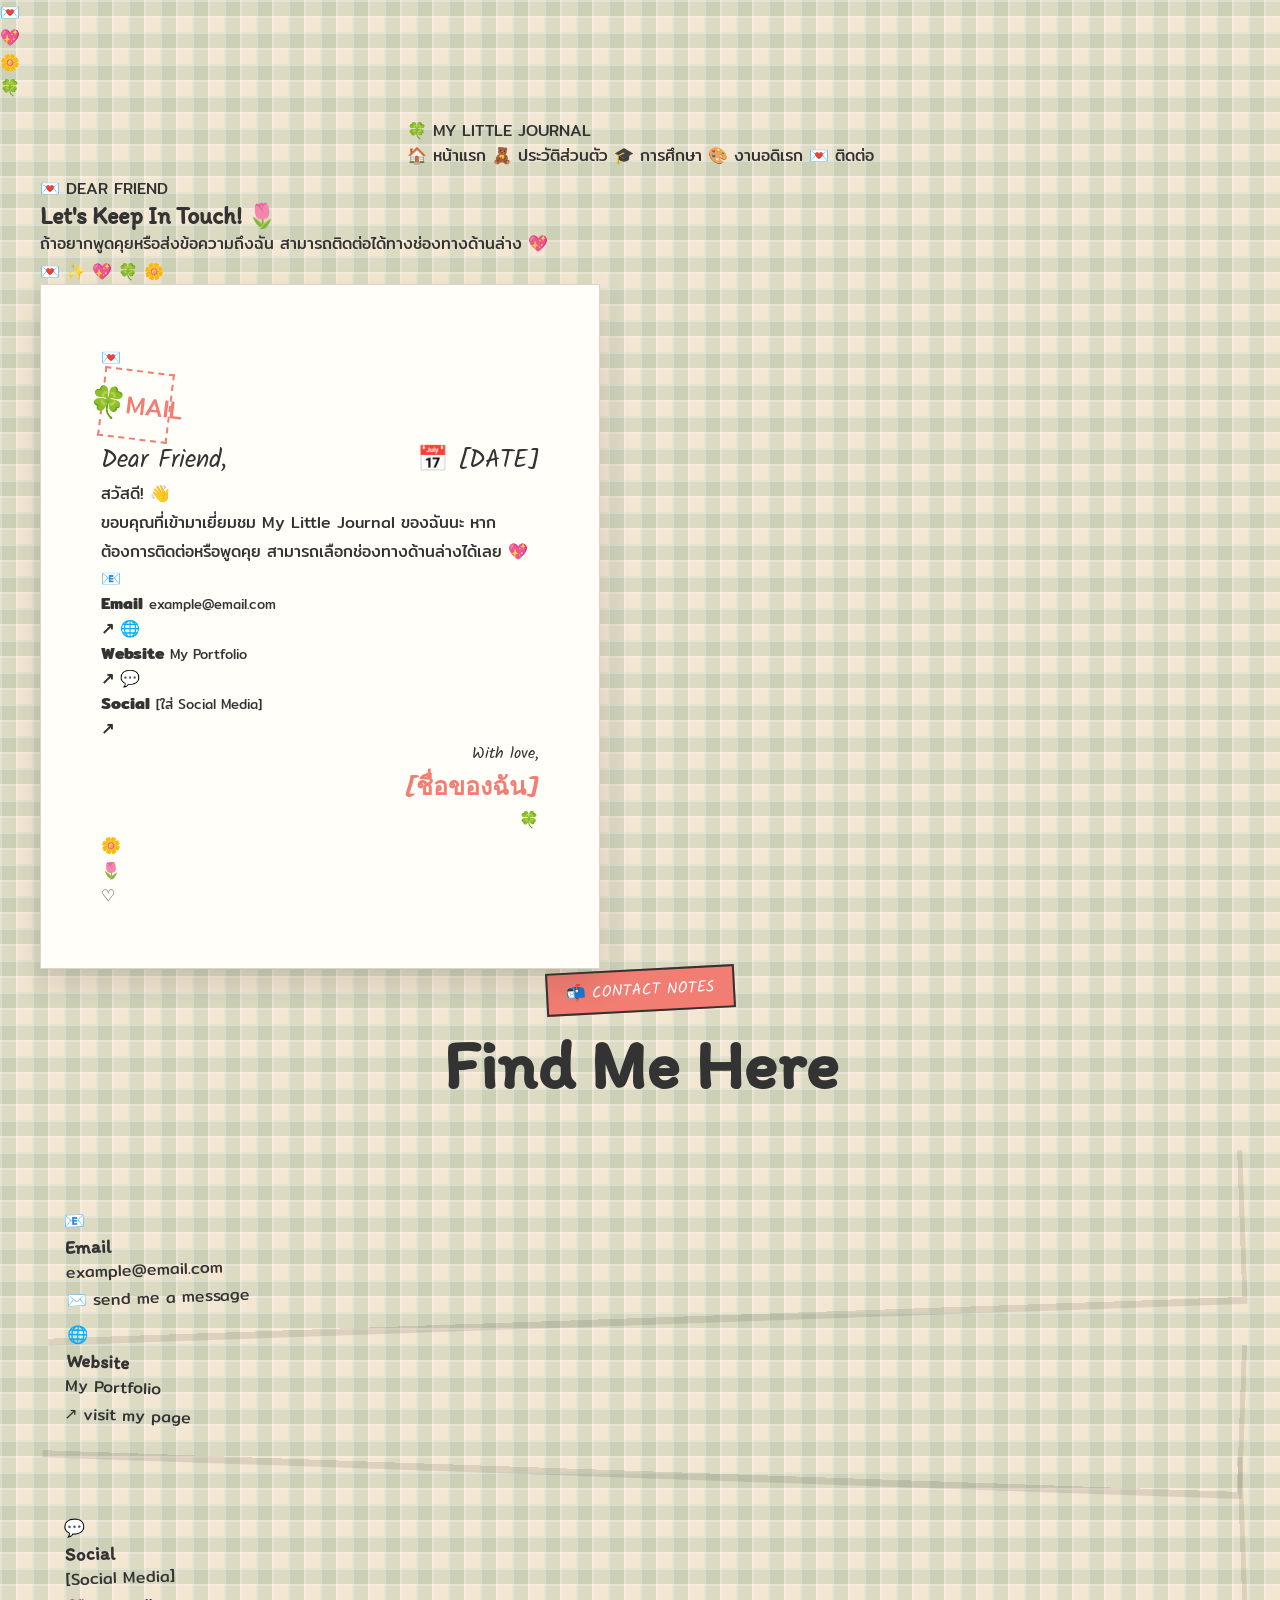
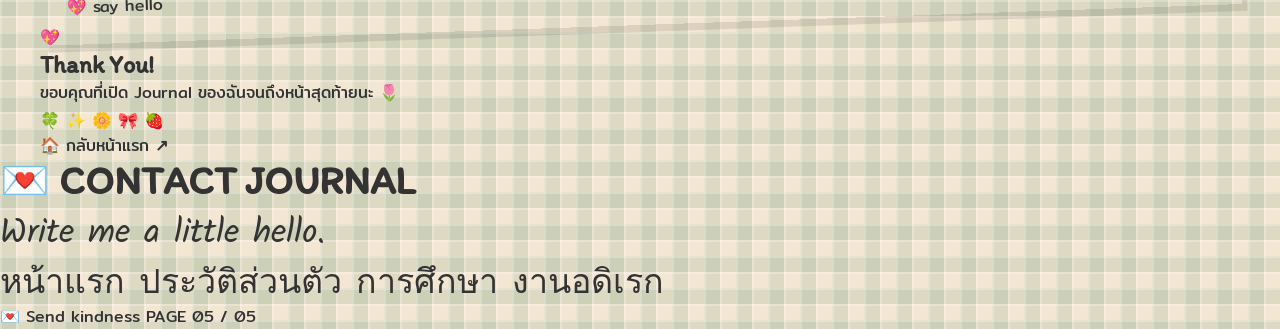
==== commit 57cb3c58: "Update contact.html" ====
--- a/contact.html
+++ b/contact.html
@@ -1,317 +1,237 @@
 <!DOCTYPE html>
 <html lang="th">
 <head>
-
-<meta charset="UTF-8">
-
-<meta name="viewport"
-content="width=device-width, initial-scale=1.0">
-
-<title>A Little Letter — Journal</title>
-
-<link rel="preconnect"
-href="https://fonts.googleapis.com">
-
-<link rel="preconnect"
-href="https://fonts.gstatic.com"
-crossorigin>
-
-<link href="https://fonts.googleapis.com/css2?family=Itim&family=Kalam:wght@400;700&family=Mitr:wght@300;400;500;600&display=swap"
-rel="stylesheet">
-
-<link rel="stylesheet"
-href="style.css">
-
+    <meta charset="UTF-8">
+    <meta name="viewport" content="width=device-width, initial-scale=1.0">
+
+    <title>💌 Contact | My Little Journal</title>
+
+    <link rel="preconnect" href="https://fonts.googleapis.com">
+    <link rel="preconnect" href="https://fonts.gstatic.com" crossorigin>
+    <link href="https://fonts.googleapis.com/css2?family=Itim&family=Kalam:wght@400;700&family=Mitr:wght@300;400;500;600&display=swap" rel="stylesheet">
+
+    <link rel="stylesheet" href="style.css">
 </head>
 
-<body class="contact-page">
-
-<div class="paper-noise"></div>
-
-<header class="site-header">
-
-<nav class="journal-nav">
-
-<a href="index.html" class="nav-tab">
-HOME
-</a>
-
-<a href="profile.html" class="nav-tab">
-ABOUT
-</a>
-
-<a href="education.html" class="nav-tab">
-STUDY
-</a>
-
-<a href="hobby.html" class="nav-tab">
-HOBBY
-</a>
-
-<a href="contact.html" class="nav-tab active">
-CONTACT
-</a>
-
-</nav>
-
-</header>
-
-
-<main>
-
-<section class="contact-header">
-
-<div class="contact-title">
-
-<span>
-LAST PAGE
-</span>
-
-<h1>
-A LITTLE
-<br>
-LETTER FOR YOU 💌
-</h1>
-
-<p>
-thanks for stopping by my little journal
-</p>
-
-</div>
-
-<div class="contact-clover">
-☘
-</div>
-
-</section>
-
-
-<section class="letter-desk">
-
-
-<div class="letter-paper">
-
-<div class="letter-tape"></div>
-
-<div class="letter-header">
-
-<span>
-DEAR FRIEND,
-</span>
-
-<div class="stamp">
-♡
-</div>
-
-</div>
-
-
-<p class="letter-text">
-
-ขอบคุณที่แวะเข้ามาดู
-Journal เล็ก ๆ ของฉัน
-
-หวังว่าหน้านี้จะทำให้คุณได้รู้จัก
-ตัวฉันมากขึ้นอีกนิดหนึ่ง
-
-แล้วพบกันใหม่ในหน้าต่อไปนะ ♡
-
-</p>
-
-
-<div class="letter-sign">
-
-<span>
-from
-</span>
-
-<strong>
-[ชื่อของฉัน]
-</strong>
-
-</div>
-
-</div>
-
-
-<div class="envelope">
-
-<div class="envelope-flap"></div>
-
-<div class="envelope-heart">
-♡
-</div>
-
-</div>
-
-
-<div class="postcard">
-
-<span>
-POSTCARD
-</span>
-
-<h2>
-LET'S
-<br>
-KEEP IN
-<br>
-TOUCH!
-</h2>
-
-<div class="postcard-line"></div>
-
-<p>
-you can find me here ↓
-</p>
-
-</div>
-
-
-</section>
-
-
-<section class="contact-information">
-
-<div class="contact-note email-note">
-
-<span>
-EMAIL
-</span>
-
-<strong>
-[กรอก Email]
-</strong>
-
-</div>
-
-
-<div class="contact-note social-note">
-
-<span>
-SOCIAL
-</span>
-
-<strong>
-[กรอก Social Media]
-</strong>
-
-</div>
-
-
-<div class="contact-note website-note">
-
-<span>
-WEBSITE
-</span>
-
-<strong>
-[กรอก Website]
-</strong>
-
-</div>
-
-
-<div class="contact-note school-note">
-
-<span>
-SCHOOL
-</span>
-
-<strong>
-[กรอกชื่อโรงเรียน]
-</strong>
-
-</div>
-
-</section>
-
-
-<section class="goodbye">
-
-<div class="goodbye-paper">
-
-<div class="goodbye-stars">
-✦　★　✦
-</div>
-
-<h2>
-SEE YOU
-<br>
-AROUND ♡
-</h2>
-
-<p>
-and remember...
-</p>
-
-<strong>
-keep being you!
-</strong>
-
-<div class="goodbye-clover">
-☘
-</div>
-
-</div>
-
-</section>
-
-
-<footer class="journal-footer">
-
-<div class="footer-tape"></div>
-
-<div class="footer-content">
-
-<p class="footer-main">
-THE END...
-<br>
-<span>or maybe just another beginning ♡</span>
-</p>
-
-<div class="footer-stickers">
-<span>💌</span>
-<span>🍎</span>
-<span>☘</span>
-<span>✦</span>
-</div>
-
-</div>
-
-</footer>
-
-</main>
-
-
-<script>
-
-document.addEventListener("click", function(event) {
-
-if (
-event.target.closest("a") ||
-event.target.closest("nav")
-) return;
-
-const symbols = ["✦", "♡", "☘", "★", "🍎", "💌"];
-
-const pop = document.createElement("span");
-
-pop.className = "click-pop";
-
-pop.textContent =
-symbols[Math.floor(Math.random() * symbols.length)];
-
-pop.style.left = event.clientX + "px";
-pop.style.top = event.clientY + "px";
-
-document.body.appendChild(pop);
-
-setTimeout(() => pop.remove(), 900);
-
-});
-
-</script>
+<body>
+
+    <div class="floating-decor decor-1">💌</div>
+    <div class="floating-decor decor-2">💖</div>
+    <div class="floating-decor decor-3">🌼</div>
+    <div class="floating-decor decor-4">🍀</div>
+
+    <header class="site-header">
+        <nav class="navbar paper-shadow">
+
+            <a href="index.html" class="brand">
+                <span class="brand-icon">🍀</span>
+                <span>MY LITTLE JOURNAL</span>
+            </a>
+
+            <div class="nav-links">
+                <a href="index.html" class="nav-link">🏠 หน้าแรก</a>
+                <a href="profile.html" class="nav-link">🧸 ประวัติส่วนตัว</a>
+                <a href="education.html" class="nav-link">🎓 การศึกษา</a>
+                <a href="hobby.html" class="nav-link">🎨 งานอดิเรก</a>
+                <a href="contact.html" class="nav-link active">💌 ติดต่อ</a>
+            </div>
+
+        </nav>
+    </header>
+
+
+    <main class="page-main">
+
+        <section class="page-cover contact-cover reveal">
+
+            <div class="page-cover-sticker">
+                💌 DEAR FRIEND
+            </div>
+
+            <h1>Let's Keep In Touch! 🌷</h1>
+
+            <p>
+                ถ้าอยากพูดคุยหรือส่งข้อความถึงฉัน
+                สามารถติดต่อได้ทางช่องทางด้านล่าง 💖
+            </p>
+
+            <div class="cover-doodles">
+                💌 ✨ 💖 🍀 🌼
+            </div>
+
+        </section>
+
+
+        <section class="letter-section section-space reveal">
+
+            <div class="letter-paper">
+
+                <div class="envelope-decoration">
+                    💌
+                </div>
+
+                <div class="stamp">
+                    🍀
+                    <small>MAIL</small>
+                </div>
+
+                <div class="letter-header">
+                    <span>Dear Friend,</span>
+                    <span>📅 [DATE]</span>
+                </div>
+
+                <div class="letter-content">
+
+                    <p>
+                        สวัสดี! 👋
+                    </p>
+
+                    <p>
+                        ขอบคุณที่เข้ามาเยี่ยมชม
+                        My Little Journal ของฉันนะ
+                        หากต้องการติดต่อหรือพูดคุย
+                        สามารถเลือกช่องทางด้านล่างได้เลย 💖
+                    </p>
+
+                    <div class="contact-list">
+
+                        <a href="mailto:example@email.com" class="contact-item">
+                            <span>📧</span>
+                            <div>
+                                <strong>Email</strong>
+                                <small>example@email.com</small>
+                            </div>
+                            <b>↗</b>
+                        </a>
+
+                        <a href="#" class="contact-item">
+                            <span>🌐</span>
+                            <div>
+                                <strong>Website</strong>
+                                <small>My Portfolio</small>
+                            </div>
+                            <b>↗</b>
+                        </a>
+
+                        <a href="#" class="contact-item">
+                            <span>💬</span>
+                            <div>
+                                <strong>Social</strong>
+                                <small>[ใส่ Social Media]</small>
+                            </div>
+                            <b>↗</b>
+                        </a>
+
+                    </div>
+
+                    <div class="letter-sign">
+                        With love,<br>
+                        <strong>[ชื่อของฉัน]</strong> 🍀
+                    </div>
+
+                </div>
+
+                <div class="letter-decoration flower-one">🌼</div>
+                <div class="letter-decoration flower-two">🌷</div>
+                <div class="letter-decoration heart-one">♡</div>
+
+            </div>
+
+        </section>
+
+
+        <!-- Contact Cards -->
+        <section class="section-space reveal">
+
+            <div class="section-heading">
+                <span class="heading-sticker">📬 CONTACT NOTES</span>
+                <h2>Find Me Here</h2>
+            </div>
+
+            <div class="contact-notes">
+
+                <div class="contact-note pink-contact rotate-left">
+                    <span>📧</span>
+                    <h3>Email</h3>
+                    <p>example@email.com</p>
+                    <div>✉️ send me a message</div>
+                </div>
+
+                <div class="contact-note yellow-contact rotate-right">
+                    <span>🌐</span>
+                    <h3>Website</h3>
+                    <p>My Portfolio</p>
+                    <div>↗ visit my page</div>
+                </div>
+
+                <div class="contact-note blue-contact rotate-small">
+                    <span>💬</span>
+                    <h3>Social</h3>
+                    <p>[Social Media]</p>
+                    <div>💖 say hello</div>
+                </div>
+
+            </div>
+
+        </section>
+
+
+        <section class="final-note reveal">
+
+            <div class="final-paper">
+
+                <div class="final-tape"></div>
+
+                <span class="big-heart">💖</span>
+
+                <h2>Thank You!</h2>
+
+                <p>
+                    ขอบคุณที่เปิด Journal ของฉันจนถึงหน้าสุดท้ายนะ 🌷
+                </p>
+
+                <div class="final-doodles">
+                    🍀 ✨ 🌼 🎀 🍓
+                </div>
+
+                <a href="index.html" class="journal-button button-green">
+                    🏠 กลับหน้าแรก
+                    <b>↗</b>
+                </a>
+
+            </div>
+
+        </section>
+
+    </main>
+
+
+    <footer class="site-footer">
+        <div class="footer-paper">
+
+            <div class="footer-main">
+
+                <div>
+                    <h3>💌 CONTACT JOURNAL</h3>
+                    <p>Write me a little hello.</p>
+                </div>
+
+                <div class="footer-links">
+                    <a href="index.html">หน้าแรก</a>
+                    <a href="profile.html">ประวัติส่วนตัว</a>
+                    <a href="education.html">การศึกษา</a>
+                    <a href="hobby.html">งานอดิเรก</a>
+                </div>
+
+            </div>
+
+            <div class="footer-bottom">
+                <span>💌 Send kindness</span>
+                <span>PAGE 05 / 05</span>
+            </div>
+
+        </div>
+    </footer>
 
 </body>
 </html>
--- a/style.css
+++ b/style.css
@@ -1,1269 +1,4388 @@
+/* =========================================================
+   DIGITAL SCRAPBOOK JOURNAL
+   Shared Styles
+========================================================= */
+
 @import url('https://fonts.googleapis.com/css2?family=Itim&family=Kalam:wght@400;700&family=Mitr:wght@300;400;500;600&display=swap');
 
-:root{
-  --paper:#fffdf5;
-  --cream:#f3e7d3;
-  --pink:#f4a6b8;
-  --coral:#f27d72;
-  --mustard:#f6c945;
-  --sage:#9bbf9a;
-  --sky:#8ec9e8;
-  --lav:#b9a7d9;
-  --brown:#795548;
-  --ink:#333;
-  --white:#fff;
-  --shadow:0 14px 28px rgba(77,55,45,.16);
-}
-
-*{
-  box-sizing:border-box;
-}
-
-html{
-  scroll-behavior:smooth;
-}
-
-body{
-  margin:0;
-  color:var(--ink);
-  font-family:"Mitr",sans-serif;
-
-  background:
-    radial-gradient(
-      circle at 15% 20%,
-      rgba(246,201,69,.12) 0 2px,
-      transparent 3px
-    ),
-    radial-gradient(
-      circle at 80% 60%,
-      rgba(142,201,232,.12) 0 2px,
-      transparent 3px
-    ),
-    repeating-linear-gradient(
-      0deg,
-      rgba(121,85,72,.035) 0 1px,
-      transparent 1px 5px
-    ),
-    var(--cream);
-
-  overflow-x:hidden;
-
-  cursor:url("data:image/svg+xml,%3Csvg xmlns='http://www.w3.org/2000/svg' width='32' height='32' viewBox='0 0 32 32'%3E%3Cg fill='%23f4a6b8' stroke='%23795548' stroke-width='1.4'%3E%3Cellipse cx='8' cy='9' rx='3.5' ry='4.5'/%3E%3Cellipse cx='16' cy='6' rx='3.5' ry='4.5'/%3E%3Cellipse cx='24' cy='9' rx='3.5' ry='4.5'/%3E%3Cellipse cx='16' cy='19' rx='7' ry='6'/%3E%3C/g%3E%3C/svg%3E") 4 4,auto;
-}
-
-a,
-button{
-  cursor:pointer;
-}
-
-a{
-  color:inherit;
-  text-decoration:none;
-}
-
-img{
-  max-width:100%;
-  display:block;
-}
-
-::selection{
-  background:var(--mustard);
-  color:var(--ink);
-}
-
-
-/* ==============================
-   PAPER SYSTEM
-============================== */
-
-.paper{
-  background:var(--paper);
-  position:relative;
-  box-shadow:var(--shadow);
-  border:2px solid rgba(121,85,72,.12);
-}
-
-.paper:before{
-  content:"";
-  position:absolute;
-  inset:8px;
-  border:1px dashed rgba(121,85,72,.18);
-  pointer-events:none;
-}
-
-
-/* ==============================
-   TAPE
-============================== */
-
-.tape{
-  position:absolute;
-  width:110px;
-  height:30px;
-  background:rgba(246,201,69,.72);
-  z-index:5;
-
-  filter:
-    drop-shadow(
-      0 3px 2px rgba(0,0,0,.08)
-    );
-
-  clip-path:polygon(
-    2% 12%,
-    96% 0,
-    100% 88%,
-    0 100%
-  );
-}
-
-
-/* ==============================
-   STICKER
-============================== */
-
-.sticker{
-  display:inline-grid;
-  place-items:center;
-
-  padding:.55rem .85rem;
-
-  background:#fff;
-
-  border:3px solid #fff;
-  outline:2px solid var(--brown);
-
-  box-shadow:
-    5px 7px 0 rgba(121,85,72,.18);
-
-  font-family:"Kalam",cursive;
-  font-weight:700;
-
-  transform:rotate(-3deg);
-
-  transition:.3s;
-}
-
-.sticker:hover{
-  transform:
-    translateY(-5px)
-    rotate(2deg)
-    scale(1.05);
-
-  box-shadow:
-    7px 12px 0 rgba(121,85,72,.18);
-}
-
-
-/* ==============================
-   DOODLES
-============================== */
-
-.doodle{
-  position:absolute;
-  font-family:"Kalam",cursive;
-  font-size:1.4rem;
-  opacity:.75;
-
-  animation:
-    float 5s ease-in-out infinite;
-}
-
-.sparkle{
-  font-size:1.7rem;
-  color:var(--mustard);
-}
-
-.hand{
-  font-family:"Kalam",cursive;
-}
-
-
-/* ==============================
-   SECTIONS
-============================== */
-
-.section{
-  max-width:1180px;
-  margin:0 auto;
-  padding:110px 24px;
-  position:relative;
-}
-
-.section-head{
-  display:flex;
-  align-items:end;
-  justify-content:space-between;
-  gap:20px;
-  margin-bottom:38px;
-}
-
-.section-title{
-  font-family:"Itim",cursive;
-  font-size:clamp(2.4rem,6vw,5rem);
-  line-height:.9;
-  margin:0;
-}
-
-.section-kicker{
-  font-family:"Kalam",cursive;
-  color:var(--brown);
-  font-size:1.1rem;
-  transform:rotate(-2deg);
-}
-
-
-/* ==============================
-   NAVIGATION
-============================== */
-
-.nav-wrap{
-  position:sticky;
-  top:14px;
-  z-index:1000;
-  padding:12px 18px;
-}
-
-.nav{
-  max-width:1080px;
-  margin:auto;
-
-  display:flex;
-  justify-content:center;
-  gap:8px;
-  flex-wrap:wrap;
-
-  padding:10px;
-
-  background:rgba(255,253,245,.92);
-
-  border:2px solid rgba(121,85,72,.16);
-  border-radius:18px;
-
-  box-shadow:
-    0 9px 25px rgba(77,55,45,.12);
-
-  backdrop-filter:blur(10px);
-}
-
-.tab{
-  padding:9px 15px;
-
-  background:var(--white);
-
-  border:2px solid var(--brown);
-
-  border-radius:
-    11px 7px 12px 8px;
-
-  font-family:"Kalam",cursive;
-  font-size:1rem;
-
-  transition:.25s;
-}
-
-.tab:nth-child(2n){
-  transform:rotate(1deg);
-  background:#fff7fa;
-}
-
-.tab:nth-child(3n){
-  transform:rotate(-1deg);
-  background:#f6fbff;
-}
-
-.tab:hover,
-.tab.active{
-  transform:
-    translateY(-3px)
-    rotate(0);
-
-  background:var(--mustard);
-
-  box-shadow:
-    4px 5px 0 rgba(121,85,72,.22);
-}
-
-
-/* ==============================
+
+/* =========================================================
+   ROOT
+========================================================= */
+
+:root {
+
+    --cream: #fffdf5;
+    --paper: #fffaf0;
+    --beige: #f3e7d3;
+
+    --pink: #f4a6b8;
+    --coral: #f27d72;
+
+    --yellow: #f6c945;
+    --sage: #9bbf9a;
+    --green: #789d78;
+
+    --blue: #8ec9e8;
+    --lavender: #b9a7d9;
+
+    --brown: #795548;
+    --dark: #333333;
+
+    --red-check: #d96d62;
+    --green-check: #9ab79a;
+
+    --shadow:
+        5px 7px 0 rgba(71, 53, 42, .12);
+
+    --soft-shadow:
+        0 14px 30px rgba(72, 56, 43, .16);
+
+    --hand: "Kalam", cursive;
+    --cute: "Itim", cursive;
+    --body: "Mitr", sans-serif;
+}
+
+
+/* =========================================================
+   RESET
+========================================================= */
+
+* {
+    box-sizing: border-box;
+    margin: 0;
+    padding: 0;
+}
+
+html {
+    scroll-behavior: smooth;
+}
+
+body {
+    min-height: 100vh;
+    overflow-x: hidden;
+
+    color: var(--dark);
+
+    font-family: var(--body);
+
+    background-color: var(--beige);
+
+    /*
+       GINGHAM / CHECK FABRIC
+       inspired by the reference image
+    */
+
+    background-image:
+        linear-gradient(
+            rgba(255,255,255,.25) 2px,
+            transparent 2px
+        ),
+        linear-gradient(
+            90deg,
+            rgba(255,255,255,.25) 2px,
+            transparent 2px
+        ),
+        linear-gradient(
+            90deg,
+            rgba(122,160,122,.18) 50%,
+            transparent 50%
+        ),
+        linear-gradient(
+            rgba(122,160,122,.18) 50%,
+            transparent 50%
+        );
+
+    background-size:
+        16px 16px,
+        16px 16px,
+        32px 32px,
+        32px 32px;
+
+    background-position:
+        0 0,
+        0 0,
+        0 0,
+        0 0;
+
+    cursor:
+        url("data:image/svg+xml,%3Csvg xmlns='http://www.w3.org/2000/svg' width='42' height='42' viewBox='0 0 42 42'%3E%3Cellipse cx='21' cy='24' rx='12' ry='13' fill='%23ef534d' stroke='%23333333' stroke-width='2'/%3E%3Cellipse cx='13' cy='13' rx='5' ry='7' fill='%23ef534d' stroke='%23333333' stroke-width='2' transform='rotate(-25 13 13)'/%3E%3Cellipse cx='29' cy='13' rx='5' ry='7' fill='%23ef534d' stroke='%23333333' stroke-width='2' transform='rotate(25 29 13)'/%3E%3Celline x1='21' y1='5' x2='21' y2='12' stroke='%235f8e45' stroke-width='3' stroke-linecap='round'/%3E%3Cpath d='M21 6 C26 1 32 4 31 8 C27 9 24 9 21 6Z' fill='%239bbf9a' stroke='%23333333' stroke-width='1.5'/%3E%3C/svg%3E")
+        12 2,
+        auto;
+}
+
+
+/* =========================================================
+   PAPER NOISE
+========================================================= */
+
+.paper-noise {
+    position: fixed;
+    inset: 0;
+
+    pointer-events: none;
+
+    opacity: .16;
+
+    z-index: 999;
+
+    background-image:
+        radial-gradient(
+            rgba(50,40,30,.15) .7px,
+            transparent .7px
+        );
+
+    background-size: 5px 5px;
+}
+
+
+/* =========================================================
+   LINKS
+========================================================= */
+
+a {
+    color: inherit;
+    text-decoration: none;
+}
+
+
+/* =========================================================
+   HEADER / NOTEBOOK NAV
+========================================================= */
+
+.site-header {
+
+    position: sticky;
+
+    top: 0;
+
+    z-index: 500;
+
+    display: flex;
+
+    justify-content: center;
+
+    padding:
+        18px
+        20px
+        8px;
+}
+
+.journal-nav {
+
+    display: flex;
+
+    gap: 10px;
+
+    padding: 9px;
+
+    background:
+        rgba(255,253,245,.94);
+
+    border:
+        2px solid rgba(121,85,72,.22);
+
+    border-radius: 14px;
+
+    box-shadow:
+        5px 7px 0 rgba(72,56,43,.12);
+
+    transform:
+        rotate(-.5deg);
+
+    backdrop-filter:
+        blur(6px);
+}
+
+.nav-tab {
+
+    position: relative;
+
+    padding:
+        9px 19px;
+
+    background:
+        var(--cream);
+
+    border:
+        1.5px solid #d8c9b4;
+
+    border-radius:
+        7px 9px 5px 8px;
+
+    font-family:
+        var(--hand);
+
+    font-size:
+        17px;
+
+    transition:
+        .25s ease;
+
+    box-shadow:
+        2px 3px 0 rgba(90,70,55,.1);
+}
+
+.nav-tab:nth-child(2) {
+    transform: rotate(2deg);
+}
+
+.nav-tab:nth-child(3) {
+    transform: rotate(-1.5deg);
+}
+
+.nav-tab:nth-child(4) {
+    transform: rotate(1deg);
+}
+
+.nav-tab:nth-child(5) {
+    transform: rotate(-2deg);
+}
+
+.nav-tab:hover {
+
+    transform:
+        translateY(-4px)
+        rotate(0deg);
+
+    box-shadow:
+        4px 7px 0 rgba(90,70,55,.15);
+}
+
+.nav-tab.active {
+
+    background:
+        var(--yellow);
+
+    transform:
+        translateY(-3px)
+        rotate(-2deg);
+
+    box-shadow:
+        4px 5px 0 rgba(90,70,55,.15);
+}
+
+.nav-tab.active::after {
+
+    content: "";
+
+    position: absolute;
+
+    bottom: -7px;
+
+    left: 25%;
+
+    width: 50%;
+
+    height: 3px;
+
+    border-radius: 50%;
+
+    background:
+        var(--brown);
+
+    transform:
+        rotate(-2deg);
+}
+
+
+/* =========================================================
+   GENERIC
+========================================================= */
+
+main {
+    width: min(1200px, 94%);
+    margin: auto;
+}
+
+section {
+    position: relative;
+}
+
+h1,
+h2,
+h3 {
+    font-family: var(--cute);
+}
+
+p {
+    line-height: 1.8;
+}
+
+
+/* =========================================================
+   FLOATING DOODLES
+========================================================= */
+
+.floating-doodle {
+
+    position: fixed;
+
+    z-index: 2;
+
+    pointer-events: none;
+
+    font-family: var(--cute);
+
+    animation:
+        floatAround
+        5s
+        ease-in-out
+        infinite;
+}
+
+.doodle-star {
+    font-size: 35px;
+    color: var(--yellow);
+}
+
+.doodle-heart {
+    font-size: 38px;
+    color: var(--pink);
+}
+
+.doodle-clover {
+    font-size: 46px;
+    color: var(--green);
+}
+
+.doodle-flower {
+    font-size: 38px;
+    color: var(--coral);
+}
+
+.doodle-note {
+    font-size: 34px;
+    color: var(--lavender);
+}
+
+.star-1 {
+    top: 18%;
+    left: 4%;
+}
+
+.star-2 {
+    top: 66%;
+    right: 4%;
+    animation-delay: 1s;
+}
+
+.star-3 {
+    top: 30%;
+    right: 5%;
+}
+
+.heart-1 {
+    top: 45%;
+    left: 3%;
+    animation-delay: 2s;
+}
+
+.heart-2 {
+    bottom: 20%;
+    right: 5%;
+}
+
+.clover-1 {
+    top: 12%;
+    right: 7%;
+    animation-delay: 1.5s;
+}
+
+.clover-2 {
+    top: 60%;
+    left: 4%;
+}
+
+.flower-1 {
+    bottom: 15%;
+    left: 6%;
+}
+
+.note-1 {
+    top: 38%;
+    right: 3%;
+    animation-delay: 2s;
+}
+
+@keyframes floatAround {
+
+    0%,
+    100% {
+        transform:
+            translateY(0)
+            rotate(-5deg);
+    }
+
+    50% {
+        transform:
+            translateY(-12px)
+            rotate(6deg);
+    }
+}
+
+
+/* =========================================================
+   PAPER
+========================================================= */
+
+.paper-layer,
+.torn-paper,
+.quote-paper,
+.memory-paper,
+.study-note,
+.letter-paper,
+.postcard {
+
+    position: relative;
+
+    background:
+        var(--paper);
+
+    border:
+        1px solid rgba(121,85,72,.25);
+
+    box-shadow:
+        var(--soft-shadow);
+}
+
+.paper-layer::before,
+.torn-paper::before {
+
+    content: "";
+
+    position: absolute;
+
+    inset: 7px;
+
+    border:
+        1px dashed rgba(121,85,72,.16);
+
+    pointer-events: none;
+}
+
+
+/* =========================================================
    HERO
-============================== */
-
-.hero{
-  min-height:calc(100vh - 80px);
-
-  display:grid;
-  place-items:center;
-
-  padding:
-    50px 24px
-    100px;
-
-  position:relative;
-}
-
-.hero-inner{
-  max-width:1180px;
-  width:100%;
-
-  display:grid;
-  grid-template-columns:
-    1.1fr .9fr;
-
-  gap:60px;
-
-  align-items:center;
-}
-
-.hero-copy{
-  position:relative;
-  padding:30px;
-}
-
-.hero-copy:after{
-  content:"";
-  position:absolute;
-
-  inset:
-    0 -25px -25px 0;
-
-  background:var(--paper);
-
-  z-index:-1;
-
-  transform:rotate(-1.5deg);
-
-  box-shadow:var(--shadow);
-
-  border:
-    2px solid rgba(121,85,72,.12);
-}
-
-.hero h1{
-  font-family:"Itim",cursive;
-
-  font-size:
-    clamp(
-      4.5rem,
-      11vw,
-      9rem
-    );
-
-  line-height:.72;
-
-  margin:
-    0 0 22px;
-}
-
-.hero h1 span{
-  display:block;
-
-  color:var(--coral);
-
-  transform:rotate(-3deg);
-
-  text-shadow:
-    4px 4px 0 #fff;
-}
-
-.hero-name{
-  font-family:"Kalam",cursive;
-
-  font-size:
-    clamp(
-      2rem,
-      5vw,
-      4.2rem
-    );
-
-  margin:12px 0;
-}
-
-.hero-desc{
-  font-size:1.05rem;
-  max-width:570px;
-  line-height:1.9;
-}
-
-.hero-actions{
-  display:flex;
-  gap:12px;
-  flex-wrap:wrap;
-  margin-top:25px;
-}
-
-.btn{
-  display:inline-block;
-
-  padding:
-    12px 20px;
-
-  background:var(--pink);
-
-  border:
-    3px solid var(--brown);
-
-  border-radius:
-    12px 18px 10px 15px;
-
-  font-family:"Kalam",cursive;
-  font-weight:700;
-
-  box-shadow:
-    5px 6px 0 var(--brown);
-
-  transition:.25s;
-}
-
-.btn.alt{
-  background:var(--sky);
-}
-
-.btn:hover{
-  transform:
-    translate(3px,3px)
-    rotate(-1deg);
-
-  box-shadow:
-    2px 3px 0 var(--brown);
-}
-
-.hero-photo{
-  position:relative;
-  display:flex;
-  justify-content:center;
-}
-
-.polaroid{
-  width:min(390px,88%);
-
-  background:white;
-
-  padding:
-    16px 16px 55px;
-
-  box-shadow:
-    0 20px 35px rgba(77,55,45,.2);
-
-  transform:rotate(4deg);
-
-  position:relative;
-
-  transition:.5s;
-}
-
-.polaroid:hover{
-  transform:
-    rotate(0)
-    scale(1.04)
-    translateY(-8px);
-}
-
-.polaroid img{
-  aspect-ratio:4/5;
-
-  object-fit:cover;
-
-  background:var(--cream);
-}
-
-.caption{
-  position:absolute;
-
-  bottom:13px;
-  left:0;
-  right:0;
-
-  text-align:center;
-
-  font:
-    700 1.25rem
-    "Kalam",cursive;
-}
-
-.hero-note{
-  position:absolute;
-
-  right:-10px;
-  top:10px;
-
-  background:#fff7a8;
-
-  padding:
-    14px 18px;
-
-  box-shadow:
-    4px 6px 0 rgba(121,85,72,.18);
-
-  transform:rotate(7deg);
-
-  font:
-    1.1rem
-    "Kalam",cursive;
-}
-
-.badge{
-  position:absolute;
-
-  left:-25px;
-  bottom:15px;
-
-  border-radius:50%;
-
-  width:100px;
-  height:100px;
-
-  background:var(--sage);
-
-  display:grid;
-  place-items:center;
-
-  text-align:center;
-
-  font:
-    700 1.1rem
-    "Kalam",cursive;
-
-  border:4px solid white;
-  outline:2px solid var(--brown);
-
-  transform:rotate(-12deg);
-}
-
-
-/* ==============================
-   ABOUT
-============================== */
-
-.about-grid{
-  display:grid;
-
-  grid-template-columns:
-    .8fr 1.2fr;
-
-  gap:35px;
-
-  align-items:start;
-}
-
-.note-stack{
-  position:relative;
-  min-height:370px;
-}
-
-.note{
-  padding:35px;
-
-  background:#fff7a8;
-
-  box-shadow:var(--shadow);
-
-  position:absolute;
-
-  width:85%;
-
-  font:
-    1.2rem/1.8
-    "Kalam",cursive;
-}
-
-.note.one{
-  transform:rotate(-4deg);
-  top:25px;
-  left:5%;
-}
-
-.note.two{
-  background:#eaf5ff;
-
-  transform:rotate(5deg);
-
-  top:75px;
-  left:12%;
-}
-
-.info-cloud{
-  display:grid;
-
-  grid-template-columns:
-    repeat(2,1fr);
-
-  gap:16px;
-}
-
-.info{
-  padding:22px 18px;
-
-  background:#fff;
-
-  border:
-    2px dashed
-    var(--brown);
-
-  position:relative;
-
-  transform:rotate(-1deg);
-
-  box-shadow:
-    5px 7px 0 rgba(121,85,72,.12);
-}
-
-.info:nth-child(2n){
-  transform:rotate(2deg);
-  background:#fff9fb;
-}
-
-.info b{
-  display:block;
-
-  font-family:"Kalam",cursive;
-
-  font-size:1.25rem;
-
-  color:var(--brown);
-}
-
-
-/* ==============================
-   TIMELINE
-============================== */
-
-.timeline{
-  position:relative;
-  padding:20px 0;
-}
-
-.timeline:before{
-  content:"";
-
-  position:absolute;
-
-  left:50%;
-
-  top:0;
-  bottom:0;
-
-  border-left:
-    4px dashed
-    var(--brown);
-
-  transform:
-    translateX(-50%)
-    rotate(1deg);
-}
-
-.memory{
-  width:44%;
-
-  padding:28px;
-
-  margin:35px 0;
-
-  position:relative;
-}
-
-.memory:nth-child(odd){
-  margin-right:auto;
-  transform:rotate(-2deg);
-}
-
-.memory:nth-child(even){
-  margin-left:auto;
-  transform:rotate(2deg);
-}
-
-.memory:after{
-  content:"📌";
-
-  position:absolute;
-
-  top:-22px;
-  right:15px;
-
-  font-size:1.5rem;
-}
-
-.memory h3{
-  font-family:"Itim",cursive;
-  font-size:2rem;
-  margin:0 0 8px;
-}
-
-.memory p{
-  line-height:1.8;
-  margin:0;
-}
-
-
-/* ==============================
-   HOBBY COLLAGE
-============================== */
-
-.hobby-wall{
-  position:relative;
-  min-height:560px;
-}
-
-.hobby{
-  position:absolute;
-
-  width:210px;
-
-  min-height:150px;
-
-  padding:24px;
-
-  background:#fff;
-
-  border:
-    8px solid white;
-
-  box-shadow:var(--shadow);
-
-  display:flex;
-
-  flex-direction:column;
-
-  justify-content:space-between;
-
-  transition:.35s;
-}
-
-.hobby:hover{
-  transform:
-    scale(1.08)
-    rotate(0)!important;
-
-  z-index:10;
-}
-
-.hobby:nth-child(1){
-  left:3%;
-  top:35px;
-  transform:rotate(-5deg);
-  background:#fff4f7;
-}
-
-.hobby:nth-child(2){
-  left:28%;
-  top:5px;
-  transform:rotate(4deg);
-  background:#eefaff;
-}
-
-.hobby:nth-child(3){
-  right:5%;
-  top:65px;
-  transform:rotate(-3deg);
-  background:#fff9d8;
-}
-
-.hobby:nth-child(4){
-  left:14%;
-  top:285px;
-  transform:rotate(3deg);
-  background:#f1faef;
-}
-
-.hobby:nth-child(5){
-  left:44%;
-  top:240px;
-  transform:rotate(-4deg);
-  background:#f7f0ff;
-}
-
-.hobby:nth-child(6){
-  right:12%;
-  top:330px;
-  transform:rotate(5deg);
-  background:#fff1e9;
-}
-
-.hobby .icon{
-  font-size:2.6rem;
-}
-
-.hobby h3{
-  font-family:"Itim",cursive;
-  font-size:1.7rem;
-  margin:8px 0 0;
-}
-
-
-/* ==============================
-   LETTER
-============================== */
-
-.letter-area{
-  display:grid;
-
-  grid-template-columns:
-    1fr .8fr;
-
-  gap:45px;
-
-  align-items:center;
-}
-
-.letter{
-  padding:
-    45px 40px;
-
-  background:#fffdf8;
-
-  box-shadow:var(--shadow);
-
-  position:relative;
-
-  transform:rotate(-1deg);
-}
-
-.letter:before{
-  content:"";
-
-  position:absolute;
-
-  inset:22px;
-
-  background:
-    repeating-linear-gradient(
-      to bottom,
-      transparent 0 32px,
-      rgba(142,201,232,.35)
-      33px 34px
-    );
-
-  pointer-events:none;
-}
-
-.letter-content{
-  position:relative;
-  z-index:1;
-}
-
-.letter h2{
-  font:
-    3rem
-    "Itim",cursive;
-
-  margin-top:0;
-}
-
-.letter p{
-  line-height:2;
-}
-
-
-/* ==============================
-   ENVELOPE
-============================== */
-
-.contact-stack{
-  position:relative;
-  height:360px;
-}
-
-.envelope{
-  position:absolute;
-
-  inset:
-    55px 10px 20px;
-
-  background:#f7d7df;
-
-  border:
-    3px solid
-    var(--brown);
-
-  box-shadow:var(--shadow);
-
-  transform:rotate(4deg);
-
-  display:grid;
-  place-items:center;
-}
-
-.envelope:before{
-  content:"";
-
-  position:absolute;
-
-  inset:0;
-
-  background:
-    linear-gradient(
-      135deg,
-      transparent 49%,
-      #e9b5c1 50% 51%,
-      transparent 52%
-    ),
-    linear-gradient(
-      225deg,
-      transparent 49%,
-      #e9b5c1 50% 51%,
-      transparent 52%
-    );
-
-  clip-path:
-    polygon(
-      0 0,
-      100% 0,
-      50% 58%
-    );
-}
-
-.stamp{
-  position:absolute;
-
-  right:22px;
-  top:20px;
-
-  background:var(--mustard);
-
-  padding:10px;
-
-  border:
-    2px dashed
-    var(--brown);
-
-  font:
-    700 1rem
-    "Kalam",cursive;
-
-  transform:rotate(7deg);
-}
-
-.contact-list{
-  position:relative;
-
-  z-index:2;
-
-  background:#fff;
-
-  padding:20px;
-
-  border:
-    3px solid
-    var(--brown);
-
-  transform:rotate(-5deg);
-
-  box-shadow:var(--shadow);
-
-  width:85%;
-
-  margin:auto;
-}
-
-.contact-list a{
-  display:block;
-
-  padding:10px;
-
-  border-bottom:
-    1px dashed #aaa;
-
-  font:
-    1.15rem
-    "Kalam",cursive;
-}
-
-.contact-list a:last-child{
-  border:0;
-}
-
-
-/* ==============================
+========================================================= */
+
+.hero-section {
+
+    padding:
+        70px
+        0
+        100px;
+}
+
+.hero-paper {
+
+    min-height:
+        670px;
+
+    padding:
+        65px
+        70px;
+
+    overflow:
+        hidden;
+
+    transform:
+        rotate(-.4deg);
+}
+
+.hero-paper::after {
+
+    content: "";
+
+    position: absolute;
+
+    width: 250px;
+    height: 250px;
+
+    right: -90px;
+    bottom: -100px;
+
+    background:
+        rgba(246,201,69,.25);
+
+    border-radius: 50%;
+
+    transform:
+        rotate(15deg);
+}
+
+.paper-tape {
+
+    position: absolute;
+
+    width: 130px;
+    height: 34px;
+
+    background:
+        rgba(246,201,69,.65);
+
+    opacity: .85;
+
+    z-index: 20;
+}
+
+.tape-top {
+
+    top: -13px;
+    left: 42%;
+
+    transform:
+        rotate(-3deg);
+}
+
+.hero-content {
+
+    position: relative;
+
+    z-index: 10;
+
+    display:
+        grid;
+
+    grid-template-columns:
+        1fr
+        .8fr;
+
+    align-items:
+        center;
+
+    gap:
+        45px;
+}
+
+.tiny-label {
+
+    display: inline-block;
+
+    padding:
+        5px
+        12px;
+
+    background:
+        var(--sage);
+
+    border:
+        2px solid var(--dark);
+
+    transform:
+        rotate(-3deg);
+
+    font-family:
+        var(--hand);
+
+    font-size:
+        15px;
+}
+
+.hero-title-wrap h1 {
+
+    margin-top:
+        12px;
+
+    font-size:
+        clamp(75px, 11vw, 150px);
+
+    line-height:
+        .75;
+
+    color:
+        var(--coral);
+
+    text-shadow:
+        4px 4px 0 #333;
+}
+
+.hero-title-wrap h2 {
+
+    margin-top:
+        28px;
+
+    font-size:
+        clamp(35px, 5vw, 65px);
+
+    line-height:
+        .95;
+
+    transform:
+        rotate(-1deg);
+}
+
+.hero-title-wrap h2 span {
+    color:
+        var(--green);
+}
+
+.hero-description {
+
+    max-width:
+        520px;
+
+    margin:
+        25px 0;
+
+    font-size:
+        17px;
+}
+
+.hero-buttons {
+
+    display:
+        flex;
+
+    flex-wrap:
+        wrap;
+
+    gap:
+        15px;
+
+    margin-top:
+        25px;
+}
+
+.sticker-button {
+
+    display:
+        inline-block;
+
+    padding:
+        12px
+        19px;
+
+    border:
+        2px solid var(--dark);
+
+    border-radius:
+        10px;
+
+    font-family:
+        var(--cute);
+
+    font-size:
+        17px;
+
+    box-shadow:
+        4px 5px 0 rgba(51,51,51,.2);
+
+    transition:
+        .25s;
+}
+
+.sticker-button:hover {
+
+    transform:
+        translateY(-6px)
+        rotate(-2deg);
+
+    box-shadow:
+        6px 9px 0 rgba(51,51,51,.18);
+}
+
+.pink-button {
+    background:
+        var(--pink);
+}
+
+.yellow-button {
+    background:
+        var(--yellow);
+}
+
+
+/* =========================================================
+   POLAROID
+========================================================= */
+
+.hero-photo-area {
+
+    position:
+        relative;
+
+    min-height:
+        480px;
+
+    display:
+        flex;
+
+    align-items:
+        center;
+
+    justify-content:
+        center;
+}
+
+.polaroid {
+
+    background:
+        white;
+
+    padding:
+        15px
+        15px
+        55px;
+
+    box-shadow:
+        8px 12px 0 rgba(60,50,40,.16);
+
+    transform:
+        rotate(4deg);
+
+    transition:
+        .4s;
+
+    border:
+        1px solid #ddd;
+}
+
+.polaroid:hover {
+
+    transform:
+        rotate(0deg)
+        translateY(-8px)
+        scale(1.03);
+
+    box-shadow:
+        12px 18px 25px rgba(60,50,40,.18);
+}
+
+.hero-polaroid {
+
+    width:
+        330px;
+}
+
+.photo-placeholder,
+.large-photo-placeholder,
+.mini-photo,
+.hobby-photo-placeholder {
+
+    display:
+        flex;
+
+    align-items:
+        center;
+
+    justify-content:
+        center;
+
+    text-align:
+        center;
+
+    background:
+        linear-gradient(
+            135deg,
+            #e9dfc8,
+            #f8f2e4
+        );
+
+    border:
+        2px dashed #b6a58e;
+
+    color:
+        #9b8873;
+
+    font-family:
+        var(--hand);
+
+    letter-spacing:
+        2px;
+}
+
+.photo-placeholder {
+
+    height:
+        330px;
+}
+
+.polaroid-caption {
+
+    margin-top:
+        12px;
+
+    font-family:
+        var(--hand);
+
+    font-size:
+        22px;
+}
+
+.photo-tape {
+
+    position:
+        absolute;
+
+    top:
+        45px;
+
+    width:
+        120px;
+
+    height:
+        30px;
+
+    background:
+        rgba(142,201,232,.7);
+
+    transform:
+        rotate(8deg);
+
+    z-index:
+        10;
+}
+
+.photo-sticker {
+
+    position:
+        absolute;
+
+    font-size:
+        48px;
+
+    filter:
+        drop-shadow(3px 4px 0 rgba(0,0,0,.12));
+
+    transition:
+        .25s;
+}
+
+.photo-sticker:hover {
+
+    transform:
+        scale(1.15)
+        rotate(10deg);
+}
+
+.sticker-cat {
+
+    right:
+        10%;
+
+    top:
+        12%;
+
+    transform:
+        rotate(8deg);
+}
+
+.sticker-apple {
+
+    left:
+        10%;
+
+    bottom:
+        17%;
+
+    transform:
+        rotate(-12deg);
+}
+
+.mini-note {
+
+    position:
+        absolute;
+
+    right:
+        -5%;
+
+    bottom:
+        12%;
+
+    padding:
+        14px;
+
+    width:
+        145px;
+
+    background:
+        var(--yellow);
+
+    font-family:
+        var(--hand);
+
+    transform:
+        rotate(-8deg);
+
+    box-shadow:
+        4px 6px 0 rgba(50,40,30,.12);
+}
+
+.mini-note span {
+    margin-right:
+        5px;
+}
+
+
+/* =========================================================
+   HERO COLLAGE
+========================================================= */
+
+.hero-collage > div {
+    position: absolute;
+    z-index: 30;
+}
+
+.tiny-paper {
+
+    left:
+        7%;
+
+    bottom:
+        9%;
+
+    padding:
+        15px;
+
+    width:
+        150px;
+
+    background:
+        var(--pink);
+
+    box-shadow:
+        5px 6px 0 rgba(50,40,30,.15);
+
+    font-family:
+        var(--hand);
+}
+
+.tiny-paper span,
+.tiny-paper strong {
+    display:
+        block;
+}
+
+.tiny-paper strong {
+    font-size:
+        26px;
+}
+
+.rotate-left {
+    transform:
+        rotate(-7deg);
+}
+
+.rotate-right {
+    transform:
+        rotate(6deg);
+}
+
+.clover-sticker {
+
+    right:
+        8%;
+
+    bottom:
+        12%;
+
+    font-size:
+        70px;
+
+    filter:
+        drop-shadow(4px 5px 0 rgba(50,40,30,.14));
+}
+
+.starburst {
+
+    left:
+        45%;
+
+    top:
+        5%;
+
+    width:
+        130px;
+
+    height:
+        130px;
+
+    display:
+        flex;
+
+    align-items:
+        center;
+
+    justify-content:
+        center;
+
+    background:
+        var(--yellow);
+
+    clip-path:
+        polygon(
+            50% 0%,
+            60% 25%,
+            82% 8%,
+            75% 34%,
+            100% 30%,
+            78% 50%,
+            100% 68%,
+            73% 67%,
+            82% 94%,
+            58% 76%,
+            45% 100%,
+            40% 73%,
+            15% 91%,
+            25% 65%,
+            0% 64%,
+            22% 47%,
+            2% 30%,
+            28% 33%,
+            20% 7%,
+            41% 24%
+        );
+
+    font-family:
+        var(--hand);
+
+    text-align:
+        center;
+
+    transform:
+        rotate(8deg);
+}
+
+.fruit-sticker {
+
+    right:
+        28%;
+
+    top:
+        5%;
+
+    font-size:
+        48px;
+
+    transform:
+        rotate(-8deg);
+}
+
+
+/* =========================================================
+   INTRO
+========================================================= */
+
+.scrapbook-section {
+
+    padding:
+        90px 0;
+}
+
+.section-heading {
+
+    text-align:
+        center;
+
+    margin-bottom:
+        65px;
+}
+
+.heading-sticker {
+
+    display:
+        inline-block;
+
+    padding:
+        7px 18px;
+
+    background:
+        var(--coral);
+
+    color:
+        white;
+
+    border:
+        2px solid var(--dark);
+
+    transform:
+        rotate(-3deg);
+
+    font-family:
+        var(--hand);
+}
+
+.section-heading h2 {
+
+    margin:
+        20px 0 8px;
+
+    font-size:
+        clamp(40px, 6vw, 70px);
+
+    line-height:
+        .95;
+}
+
+.section-heading p {
+    font-family:
+        var(--hand);
+
+    font-size:
+        20px;
+}
+
+.intro-collage {
+
+    min-height:
+        480px;
+
+    position:
+        relative;
+}
+
+.intro-paper {
+
+    position:
+        absolute;
+
+    left:
+        8%;
+
+    top:
+        30px;
+
+    width:
+        400px;
+
+    min-height:
+        290px;
+
+    padding:
+        40px;
+
+    box-shadow:
+        var(--shadow);
+}
+
+.paper-yellow {
+    background:
+        #fff2ae;
+}
+
+.paper-label {
+
+    display:
+        inline-block;
+
+    padding:
+        5px 10px;
+
+    background:
+        white;
+
+    font-family:
+        var(--hand);
+
+    transform:
+        rotate(-2deg);
+}
+
+.intro-paper h3 {
+
+    font-size:
+        40px;
+
+    margin:
+        15px 0;
+}
+
+.intro-paper p {
+
+    font-size:
+        17px;
+}
+
+.handwriting {
+
+    display:
+        block;
+
+    margin-top:
+        18px;
+
+    font-family:
+        var(--hand);
+
+    font-size:
+        22px;
+}
+
+.mini-polaroid {
+
+    position:
+        absolute;
+
+    right:
+        13%;
+
+    top:
+        15px;
+
+    width:
+        230px;
+
+    padding:
+        12px 12px 35px;
+
+    background:
+        white;
+
+    box-shadow:
+        8px 9px 0 rgba(50,40,30,.13);
+}
+
+.mini-photo {
+
+    height:
+        210px;
+}
+
+.mini-polaroid span {
+
+    display:
+        block;
+
+    margin-top:
+        8px;
+
+    font-family:
+        var(--hand);
+
+    text-align:
+        center;
+}
+
+.green-note {
+
+    position:
+        absolute;
+
+    right:
+        5%;
+
+    bottom:
+        15px;
+
+    width:
+        270px;
+
+    padding:
+        35px 25px;
+
+    background:
+        var(--sage);
+
+    transform:
+        rotate(4deg);
+
+    box-shadow:
+        6px 8px 0 rgba(50,40,30,.12);
+}
+
+.green-note span,
+.green-note strong,
+.green-note small {
+    display:
+        block;
+}
+
+.green-note span {
+    font-family:
+        var(--hand);
+}
+
+.green-note strong {
+    margin:
+        12px 0;
+
+    font-size:
+        30px;
+
+    font-family:
+        var(--cute);
+}
+
+.clip {
+
+    position:
+        absolute;
+
+    width:
+        35px;
+
+    height:
+        70px;
+
+    right:
+        20px;
+
+    top:
+        -30px;
+
+    border:
+        3px solid #aaa;
+
+    border-radius:
+        20px;
+
+    transform:
+        rotate(10deg);
+}
+
+.clover-large {
+
+    position:
+        absolute;
+
+    left:
+        45%;
+
+    bottom:
+        25px;
+
+    font-size:
+        100px;
+
+    color:
+        var(--green);
+
+    filter:
+        drop-shadow(5px 7px 0 rgba(50,40,30,.13));
+
+    transform:
+        rotate(-10deg);
+}
+
+
+/* =========================================================
+   QUICK SECTION
+========================================================= */
+
+.quick-section {
+
+    padding:
+        70px 0 120px;
+}
+
+.torn-paper {
+
+    padding:
+        55px;
+
+    transform:
+        rotate(.5deg);
+
+    overflow:
+        hidden;
+}
+
+.torn-paper::after {
+
+    content: "";
+
+    position:
+        absolute;
+
+    left:
+        -10px;
+
+    right:
+        -10px;
+
+    bottom:
+        -13px;
+
+    height:
+        25px;
+
+    background:
+        var(--beige);
+
+    clip-path:
+        polygon(
+            0 40%,
+            5% 60%,
+            10% 35%,
+            15% 60%,
+            20% 40%,
+            25% 65%,
+            30% 40%,
+            35% 65%,
+            40% 40%,
+            45% 60%,
+            50% 35%,
+            55% 60%,
+            60% 40%,
+            65% 65%,
+            70% 35%,
+            75% 60%,
+            80% 40%,
+            85% 65%,
+            90% 40%,
+            95% 60%,
+            100% 40%,
+            100% 100%,
+            0 100%
+        );
+}
+
+.torn-label {
+
+    font-family:
+        var(--hand);
+
+    background:
+        var(--pink);
+
+    padding:
+        5px 13px;
+}
+
+.torn-paper h2 {
+
+    margin:
+        20px 0 35px;
+
+    font-size:
+        45px;
+}
+
+.little-things {
+
+    display:
+        grid;
+
+    grid-template-columns:
+        repeat(4,1fr);
+
+    gap:
+        25px;
+}
+
+.little-item {
+
+    min-height:
+        130px;
+
+    display:
+        flex;
+
+    flex-direction:
+        column;
+
+    align-items:
+        center;
+
+    justify-content:
+        center;
+
+    background:
+        #fff;
+
+    border:
+        2px dashed #cbbda8;
+
+    transform:
+        rotate(-1deg);
+
+    transition:
+        .3s;
+}
+
+.little-item:nth-child(even) {
+    transform:
+        rotate(2deg);
+}
+
+.little-item:hover {
+
+    transform:
+        translateY(-8px)
+        rotate(0)
+        scale(1.03);
+
+    box-shadow:
+        5px 8px 0 rgba(50,40,30,.1);
+}
+
+.little-item span {
+    font-size:
+        35px;
+}
+
+.little-item p {
+
+    margin-top:
+        5px;
+
+    font-family:
+        var(--hand);
+}
+
+
+/* =========================================================
    FOOTER
-============================== */
-
-footer{
-  padding:
-    80px 24px
-    45px;
-
-  text-align:center;
-
-  position:relative;
-
-  background:#e8d7c0;
-
-  border-top:
-    4px dashed
-    var(--brown);
-}
-
-.footer-title{
-  font:
-    3rem
-    "Itim",cursive;
-
-  margin:0;
-}
-
-.footer-note{
-  display:inline-block;
-
-  background:#fff7a8;
-
-  padding:
-    12px 22px;
-
-  margin:18px;
-
-  transform:rotate(-2deg);
-
-  box-shadow:
-    5px 6px 0 rgba(121,85,72,.15);
-}
-
-.footer-nav{
-  display:flex;
-
-  justify-content:center;
-
-  gap:16px;
-
-  flex-wrap:wrap;
-
-  font-family:"Kalam",cursive;
-}
-
-
-/* ==============================
-   ANIMATIONS
-============================== */
-
-.reveal{
-  animation:
-    reveal both linear;
-
-  animation-timeline:view();
-
-  animation-range:
-    entry 0%
-    cover 30%;
-}
-
-@keyframes reveal{
-
-  from{
-    opacity:0;
-    transform:
-      translateY(35px)
-      rotate(-2deg);
-  }
-
-  to{
-    opacity:1;
-    transform:
-      translateY(0)
-      rotate(0);
-  }
-
-}
-
-@keyframes float{
-
-  0%,
-  100%{
-    translate:0 0;
-    rotate:0;
-  }
-
-  50%{
-    translate:0 -12px;
-    rotate:4deg;
-  }
-
-}
-
-@keyframes pop{
-
-  0%{
-    opacity:0;
-    scale:.7;
-  }
-
-  100%{
-    opacity:1;
-    scale:1;
-  }
-
-}
-
-.pop{
-  animation:
-    pop .8s
-    cubic-bezier(.2,1.5,.4,1)
-    both;
-}
-
-@media(prefers-reduced-motion:reduce){
-
-  *,
-  *:before,
-  *:after{
-
-    animation-duration:.01ms!important;
-    animation-iteration-count:1!important;
-
-    scroll-behavior:auto!important;
-  }
-
-}
-
-
-/* ==============================
-   TABLET
-============================== */
-
-@media(max-width:850px){
-
-  .hero-inner,
-  .about-grid,
-  .letter-area{
-    grid-template-columns:1fr;
-    gap:35px;
-  }
-
-  .hero-copy{
-    order:2;
-  }
-
-  .hero-photo{
-    order:1;
-  }
-
-  .timeline:before{
-    left:12px;
-  }
-
-  .memory,
-  .memory:nth-child(even),
-  .memory:nth-child(odd){
+========================================================= */
+
+.journal-footer {
+
+    position:
+        relative;
+
+    margin-top:
+        80px;
+
+    padding:
+        80px 20px 70px;
+
+    background:
+        var(--cream);
+
+    border-top:
+        3px solid var(--brown);
+
+    transform:
+        rotate(.2deg);
+
+    text-align:
+        center;
+}
+
+.footer-tape {
+
+    position:
+        absolute;
+
+    top:
+        -18px;
+
+    left:
+        42%;
 
     width:
-      calc(100% - 35px);
+        150px;
+
+    height:
+        35px;
+
+    background:
+        rgba(142,201,232,.65);
+
+    transform:
+        rotate(-4deg);
+}
+
+.footer-main {
+
+    font-family:
+        var(--hand);
+
+    font-size:
+        34px;
+
+    line-height:
+        1.15;
+}
+
+.footer-main span {
+    color:
+        var(--coral);
+}
+
+.footer-small {
+
+    margin-top:
+        15px;
+
+    font-family:
+        var(--hand);
+}
+
+.footer-stickers {
+
+    display:
+        flex;
+
+    justify-content:
+        center;
+
+    gap:
+        18px;
+
+    margin-top:
+        25px;
+
+    font-size:
+        30px;
+}
+
+
+/* =========================================================
+   PROFILE PAGE
+========================================================= */
+
+.profile-cover {
+
+    min-height:
+        430px;
+
+    padding:
+        100px 0;
+
+    display:
+        flex;
+
+    align-items:
+        center;
+
+    justify-content:
+        center;
+}
+
+.page-title-paper {
+
+    position:
+        relative;
+
+    padding:
+        50px 90px;
+
+    background:
+        var(--paper);
+
+    text-align:
+        center;
+
+    box-shadow:
+        9px 11px 0 rgba(60,50,40,.12);
+
+    transform:
+        rotate(-2deg);
+}
+
+.page-title-paper::before {
+
+    content:
+        "";
+
+    position:
+        absolute;
+
+    inset:
+        12px;
+
+    border:
+        1px dashed rgba(121,85,72,.3);
+}
+
+.page-title-paper span {
+
+    position:
+        relative;
+
+    font-family:
+        var(--hand);
+
+    background:
+        var(--yellow);
+
+    padding:
+        5px 13px;
+}
+
+.page-title-paper h1 {
+
+    position:
+        relative;
 
     margin:
-      30px 0
-      30px 35px;
-
-    transform:rotate(0);
-  }
-
-  .hobby-wall{
-    min-height:auto;
-
-    display:grid;
+        18px 0;
+
+    font-size:
+        clamp(48px,7vw,80px);
+
+    line-height:
+        .9;
+}
+
+.page-title-paper p {
+    position:
+        relative;
+
+    font-family:
+        var(--hand);
+
+    font-size:
+        19px;
+}
+
+.cover-clover,
+.cover-star {
+
+    position:
+        absolute;
+
+    font-size:
+        80px;
+}
+
+.cover-clover {
+
+    left:
+        15%;
+
+    bottom:
+        45px;
+
+    color:
+        var(--green);
+
+    transform:
+        rotate(-15deg);
+}
+
+.cover-star {
+
+    right:
+        15%;
+
+    top:
+        60px;
+
+    color:
+        var(--yellow);
+
+    transform:
+        rotate(15deg);
+}
+
+.profile-layout {
+
+    display:
+        grid;
 
     grid-template-columns:
-      repeat(2,1fr);
-
-    gap:20px;
-  }
-
-  .hobby,
-  .hobby:nth-child(n){
-
-    position:relative;
-
-    inset:auto;
-
-    width:auto;
-
-    min-height:170px;
-
-    transform:rotate(-2deg);
-  }
-
-  .hobby:nth-child(2n){
-    transform:rotate(2deg);
-  }
-
-}
-
-
-/* ==============================
+        .85fr 1.15fr;
+
+    gap:
+        70px;
+
+    padding:
+        50px 5% 100px;
+}
+
+.profile-photo-column {
+
+    position:
+        relative;
+
+    min-height:
+        550px;
+}
+
+.profile-polaroid {
+
+    width:
+        360px;
+
+    max-width:
+        100%;
+
+    margin:
+        auto;
+}
+
+.large-photo-placeholder {
+
+    height:
+        400px;
+}
+
+.profile-polaroid p {
+
+    margin-top:
+        12px;
+
+    font-family:
+        var(--hand);
+
+    font-size:
+        22px;
+
+    text-align:
+        center;
+}
+
+.profile-tape {
+
+    position:
+        absolute;
+
+    width:
+        130px;
+
+    height:
+        35px;
+
+    background:
+        rgba(246,201,69,.65);
+
+    top:
+        5px;
+
+    left:
+        30%;
+
+    transform:
+        rotate(-5deg);
+
+    z-index:
+        20;
+}
+
+.profile-sticker {
+
+    position:
+        absolute;
+
+    font-size:
+        65px;
+
+    right:
+        0;
+
+    bottom:
+        140px;
+
+    transform:
+        rotate(12deg);
+}
+
+.profile-small-note {
+
+    position:
+        absolute;
+
+    left:
+        -15px;
+
+    bottom:
+        30px;
+
+    width:
+        220px;
+
+    padding:
+        20px;
+
+    background:
+        var(--pink);
+
+    transform:
+        rotate(-7deg);
+
+    box-shadow:
+        var(--shadow);
+}
+
+.profile-small-note span,
+.profile-small-note strong {
+    display:
+        block;
+}
+
+.profile-small-note strong {
+
+    margin-top:
+        8px;
+
+    font-family:
+        var(--hand);
+
+    font-size:
+        21px;
+}
+
+.profile-information {
+
+    padding-top:
+        40px;
+}
+
+.profile-paper {
+
+    padding:
+        45px;
+
+    background:
+        #fffdf6;
+}
+
+.journal-label {
+
+    display:
+        inline-block;
+
+    padding:
+        7px 13px;
+
+    background:
+        var(--sage);
+
+    font-family:
+        var(--hand);
+
+    transform:
+        rotate(-2deg);
+}
+
+.info-line {
+
+    display:
+        grid;
+
+    grid-template-columns:
+        130px 1fr;
+
+    gap:
+        20px;
+
+    padding:
+        18px 0;
+
+    border-bottom:
+        1px dashed #cbbba5;
+}
+
+.info-line:last-child {
+    border-bottom:
+        none;
+}
+
+.info-line span {
+
+    font-family:
+        var(--hand);
+
+    color:
+        var(--brown);
+}
+
+.info-line strong {
+    font-weight:
+        400;
+}
+
+.quote-paper {
+
+    width:
+        75%;
+
+    margin:
+        50px auto 0;
+
+    padding:
+        30px;
+
+    background:
+        var(--yellow);
+
+    text-align:
+        center;
+
+    transform:
+        rotate(3deg);
+}
+
+.quote-paper p {
+
+    font-family:
+        var(--hand);
+
+    font-size:
+        27px;
+
+    line-height:
+        1.2;
+}
+
+.quote-paper small {
+    font-family:
+        var(--hand);
+}
+
+.quote-star {
+    font-size:
+        28px;
+}
+
+.profile-bottom {
+
+    position:
+        relative;
+
+    min-height:
+        250px;
+
+    display:
+        flex;
+
+    justify-content:
+        center;
+
+    gap:
+        25px;
+
+    flex-wrap:
+        wrap;
+
+    padding:
+        40px;
+}
+
+.mini-note {
+
+    position:
+        relative;
+
+    right:
+        auto;
+
+    bottom:
+        auto;
+
+    width:
+        240px;
+
+    min-height:
+        120px;
+}
+
+.pink-note {
+    background:
+        var(--pink);
+    transform:
+        rotate(-3deg);
+}
+
+.blue-note {
+    background:
+        var(--blue);
+    transform:
+        rotate(2deg);
+}
+
+.yellow-note {
+    background:
+        var(--yellow);
+    transform:
+        rotate(-1deg);
+}
+
+.mini-note span,
+.mini-note strong {
+    display:
+        block;
+}
+
+.mini-note strong {
+
+    margin-top:
+        15px;
+
+    font-family:
+        var(--hand);
+
+    font-size:
+        21px;
+}
+
+.clover-stamp {
+
+    position:
+        absolute;
+
+    right:
+        4%;
+
+    bottom:
+        10px;
+
+    font-size:
+        65px;
+
+    color:
+        var(--green);
+
+    transform:
+        rotate(12deg);
+}
+
+
+/* =========================================================
+   EDUCATION
+========================================================= */
+
+.education-header {
+
+    min-height:
+        430px;
+
+    display:
+        flex;
+
+    justify-content:
+        center;
+
+    align-items:
+        center;
+
+    position:
+        relative;
+}
+
+.study-title {
+
+    background:
+        #fffdf4;
+
+    padding:
+        50px 85px;
+
+    text-align:
+        center;
+
+    box-shadow:
+        8px 10px 0 rgba(60,50,40,.12);
+
+    transform:
+        rotate(1deg);
+}
+
+.study-title span {
+
+    padding:
+        5px 12px;
+
+    background:
+        var(--blue);
+
+    font-family:
+        var(--hand);
+}
+
+.study-title h1 {
+
+    margin:
+        20px 0;
+
+    font-size:
+        clamp(50px,7vw,80px);
+
+    line-height:
+        .9;
+}
+
+.study-title p {
+
+    font-family:
+        var(--hand);
+
+    font-size:
+        18px;
+}
+
+.study-sticker,
+.study-clover {
+
+    position:
+        absolute;
+
+    font-size:
+        70px;
+}
+
+.study-sticker {
+
+    left:
+        14%;
+
+    bottom:
+        60px;
+
+    transform:
+        rotate(-10deg);
+}
+
+.study-clover {
+
+    right:
+        15%;
+
+    top:
+        65px;
+
+    color:
+        var(--green);
+
+    transform:
+        rotate(12deg);
+}
+
+.timeline {
+
+    position:
+        relative;
+
+    padding:
+        80px 5% 120px;
+}
+
+.timeline-line {
+
+    position:
+        absolute;
+
+    top:
+        0;
+
+    bottom:
+        0;
+
+    left:
+        50%;
+
+    width:
+        5px;
+
+    background:
+        #b7a78f;
+
+    transform:
+        rotate(2deg);
+
+    border-radius:
+        50%;
+}
+
+.timeline-entry {
+
+    position:
+        relative;
+
+    width:
+        48%;
+
+    margin-bottom:
+        90px;
+}
+
+.entry-one {
+    margin-left:
+        0;
+}
+
+.entry-two {
+    margin-left:
+        52%;
+}
+
+.entry-three {
+    margin-left:
+        0;
+}
+
+.timeline-pin {
+
+    position:
+        absolute;
+
+    top:
+        20px;
+
+    width:
+        55px;
+
+    height:
+        55px;
+
+    display:
+        flex;
+
+    align-items:
+        center;
+
+    justify-content:
+        center;
+
+    background:
+        var(--yellow);
+
+    border:
+        3px solid var(--dark);
+
+    border-radius:
+        50%;
+
+    z-index:
+        20;
+
+    font-size:
+        24px;
+}
+
+.entry-one .timeline-pin,
+.entry-three .timeline-pin {
+
+    right:
+        -88px;
+}
+
+.entry-two .timeline-pin {
+
+    left:
+        -88px;
+}
+
+.memory-paper {
+
+    padding:
+        45px;
+
+    min-height:
+        270px;
+
+    transform:
+        rotate(-2deg);
+}
+
+.entry-two .memory-paper {
+    transform:
+        rotate(2deg);
+}
+
+.entry-three .memory-paper {
+    transform:
+        rotate(-1deg);
+}
+
+.memory-label {
+
+    display:
+        inline-block;
+
+    padding:
+        5px 12px;
+
+    background:
+        var(--pink);
+
+    font-family:
+        var(--hand);
+}
+
+.memory-paper h2 {
+
+    margin:
+        15px 0;
+
+    font-size:
+        42px;
+}
+
+.memory-footer {
+
+    margin-top:
+        20px;
+
+    font-family:
+        var(--hand);
+
+    color:
+        var(--brown);
+}
+
+.green-memory {
+    background:
+        #eff6df;
+}
+
+.yellow-memory {
+    background:
+        #fff2b7;
+}
+
+.memory-doodle {
+
+    position:
+        absolute;
+
+    font-size:
+        55px;
+
+    right:
+        -60px;
+
+    bottom:
+        -20px;
+
+    transform:
+        rotate(12deg);
+}
+
+.entry-two .memory-doodle {
+
+    left:
+        -65px;
+
+    right:
+        auto;
+}
+
+.study-note-section {
+
+    min-height:
+        430px;
+
+    display:
+        flex;
+
+    justify-content:
+        center;
+
+    align-items:
+        center;
+
+    position:
+        relative;
+}
+
+.study-note {
+
+    position:
+        relative;
+
+    width:
+        500px;
+
+    max-width:
+        90%;
+
+    padding:
+        50px;
+
+    background:
+        #fffdf2;
+
+    box-shadow:
+        10px 12px 0 rgba(60,50,40,.13);
+
+    transform:
+        rotate(-2deg);
+}
+
+.study-note span {
+
+    font-family:
+        var(--hand);
+
+    background:
+        var(--yellow);
+
+    padding:
+        5px 12px;
+}
+
+.study-note h2 {
+
+    margin:
+        25px 0 15px;
+
+    font-size:
+        42px;
+
+    line-height:
+        1;
+}
+
+.paper-clip {
+
+    position:
+        absolute;
+
+    width:
+        35px;
+
+    height:
+        75px;
+
+    border:
+        4px solid #aaa;
+
+    border-radius:
+        20px;
+
+    top:
+        -35px;
+
+    right:
+        30px;
+
+    transform:
+        rotate(10deg);
+}
+
+.stationery {
+
+    position:
+        absolute;
+
+    right:
+        12%;
+
+    display:
+        flex;
+
+    flex-direction:
+        column;
+
+    gap:
+        20px;
+
+    font-size:
+        45px;
+}
+
+
+/* =========================================================
+   HOBBY
+========================================================= */
+
+.hobby-header {
+
+    min-height:
+        430px;
+
+    display:
+        flex;
+
+    justify-content:
+        center;
+
+    align-items:
+        center;
+
+    position:
+        relative;
+}
+
+.hobby-title-paper {
+
+    padding:
+        50px 90px;
+
+    background:
+        #fffdf4;
+
+    box-shadow:
+        9px 10px 0 rgba(60,50,40,.12);
+
+    text-align:
+        center;
+
+    transform:
+        rotate(-1deg);
+}
+
+.hobby-title-paper span {
+
+    background:
+        var(--pink);
+
+    padding:
+        5px 13px;
+
+    font-family:
+        var(--hand);
+}
+
+.hobby-title-paper h1 {
+
+    margin:
+        20px 0;
+
+    font-size:
+        clamp(55px,8vw,90px);
+
+    line-height:
+        .85;
+}
+
+.hobby-title-paper p {
+
+    font-family:
+        var(--hand);
+
+    font-size:
+        18px;
+}
+
+.hobby-sun {
+
+    position:
+        absolute;
+
+    left:
+        13%;
+
+    top:
+        60px;
+
+    font-size:
+        75px;
+
+    color:
+        var(--yellow);
+
+    transform:
+        rotate(-12deg);
+}
+
+.hobby-clover {
+
+    position:
+        absolute;
+
+    right:
+        15%;
+
+    bottom:
+        60px;
+
+    font-size:
+        75px;
+
+    color:
+        var(--green);
+}
+
+.hobby-collage {
+
+    min-height:
+        820px;
+
+    position:
+        relative;
+
+    padding:
+        50px;
+}
+
+.hobby-collage article {
+
+    position:
+        absolute;
+
+    box-shadow:
+        8px 10px 0 rgba(60,50,40,.13);
+
+    transition:
+        .35s;
+}
+
+.hobby-collage article:hover {
+
+    z-index:
+        50;
+
+    transform:
+        translateY(-10px)
+        rotate(0)
+        scale(1.05);
+}
+
+.hobby-game {
+
+    left:
+        8%;
+
+    top:
+        80px;
+
+    width:
+        230px;
+
+    padding:
+        35px;
+
+    background:
+        var(--yellow);
+
+    transform:
+        rotate(-7deg);
+}
+
+.sticker-icon {
+
+    font-size:
+        60px;
+}
+
+.hobby-game h2 {
+
+    font-size:
+        35px;
+
+    margin:
+        10px 0;
+}
+
+.hobby-game span {
+
+    display:
+        inline-block;
+
+    margin-top:
+        15px;
+
+    padding:
+        5px 10px;
+
+    background:
+        white;
+
+    font-family:
+        var(--hand);
+}
+
+.hobby-polaroid {
+
+    left:
+        38%;
+
+    top:
+        40px;
+
+    width:
+        260px;
+
+    padding:
+        15px 15px 35px;
+
+    background:
+        white;
+
+    transform:
+        rotate(5deg);
+}
+
+.polaroid-top {
+
+    font-family:
+        var(--hand);
+
+    text-align:
+        center;
+
+    color:
+        var(--coral);
+}
+
+.hobby-photo-placeholder {
+
+    height:
+        190px;
+
+    margin:
+        10px 0;
+}
+
+.hobby-polaroid h2 {
+
+    font-size:
+        30px;
+}
+
+.hobby-polaroid p {
+
+    font-family:
+        var(--hand);
+}
+
+.hobby-note {
+
+    right:
+        7%;
+
+    top:
+        110px;
+
+    width:
+        240px;
+
+    padding:
+        40px 30px;
+
+    background:
+        var(--sage);
+
+    transform:
+        rotate(6deg);
+}
+
+.hobby-note h2 {
+
+    font-size:
+        36px;
+}
+
+.sport-doodle {
+
+    font-size:
+        60px;
+
+    margin:
+        10px 0;
+}
+
+.hobby-note span {
+
+    font-family:
+        var(--hand);
+
+    font-size:
+        24px;
+}
+
+.hobby-poster {
+
+    left:
+        18%;
+
+    top:
+        420px;
+
+    width:
+        260px;
+
+    padding:
+        45px 30px;
+
+    background:
+        var(--coral);
+
+    color:
+        white;
+
+    transform:
+        rotate(4deg);
+}
+
+.poster-star {
+
+    font-size:
+        45px;
+}
+
+.hobby-poster h2 {
+
+    font-size:
+        45px;
+
+    margin:
+        10px 0;
+}
+
+.poster-strip {
+
+    margin-top:
+        20px;
+
+    padding:
+        8px;
+
+    background:
+        white;
+
+    color:
+        var(--dark);
+
+    font-family:
+        var(--hand);
+}
+
+.hobby-green-paper {
+
+    right:
+        31%;
+
+    top:
+        380px;
+
+    width:
+        260px;
+
+    padding:
+        45px 30px;
+
+    background:
+        #eaf1d6;
+
+    transform:
+        rotate(-5deg);
+}
+
+.hobby-green-paper h2 {
+
+    font-size:
+        40px;
+}
+
+.tech-icon {
+
+    font-size:
+        60px;
+
+    margin:
+        10px 0;
+}
+
+.hobby-photo {
+
+    right:
+        6%;
+
+    bottom:
+        60px;
+
+    width:
+        260px;
+
+    padding:
+        30px;
+
+    background:
+        #fffdf4;
+
+    transform:
+        rotate(-4deg);
+}
+
+.camera-icon {
+    font-size:
+        55px;
+}
+
+.hobby-photo h2 {
+
+    margin:
+        10px 0;
+
+    font-size:
+        32px;
+}
+
+.hobby-clover-large {
+
+    position:
+        absolute;
+
+    left:
+        45%;
+
+    bottom:
+        60px;
+
+    font-size:
+        100px;
+
+    color:
+        var(--green);
+
+    transform:
+        rotate(12deg);
+}
+
+.hobby-fruit {
+
+    position:
+        absolute;
+
+    right:
+        42%;
+
+    bottom:
+        20px;
+
+    font-size:
+        55px;
+
+    transform:
+        rotate(-15deg);
+}
+
+.hobby-star {
+
+    position:
+        absolute;
+
+    left:
+        5%;
+
+    bottom:
+        40px;
+
+    font-size:
+        65px;
+
+    color:
+        var(--yellow);
+}
+
+.favorite-note {
+
+    padding:
+        70px 0 120px;
+
+    display:
+        flex;
+
+    justify-content:
+        center;
+}
+
+.favorite-note .torn-paper {
+
+    width:
+        650px;
+
+    text-align:
+        center;
+
+    background:
+        #fffdf4;
+}
+
+.favorite-note h2 {
+
+    font-size:
+        45px;
+
+    line-height:
+        1.05;
+
+    margin:
+        20px 0;
+}
+
+.note-decoration {
+
+    margin-top:
+        20px;
+
+    font-size:
+        25px;
+
+    color:
+        var(--green);
+}
+
+
+/* =========================================================
+   CONTACT
+========================================================= */
+
+.contact-header {
+
+    min-height:
+        390px;
+
+    display:
+        flex;
+
+    align-items:
+        center;
+
+    justify-content:
+        center;
+
+    position:
+        relative;
+}
+
+.contact-title {
+
+    padding:
+        45px 80px;
+
+    background:
+        #fffdf4;
+
+    text-align:
+        center;
+
+    box-shadow:
+        9px 10px 0 rgba(60,50,40,.13);
+
+    transform:
+        rotate(1deg);
+}
+
+.contact-title span {
+
+    padding:
+        5px 13px;
+
+    background:
+        var(--blue);
+
+    font-family:
+        var(--hand);
+}
+
+.contact-title h1 {
+
+    margin:
+        20px 0;
+
+    font-size:
+        clamp(45px,6vw,75px);
+
+    line-height:
+        .9;
+}
+
+.contact-title p {
+
+    font-family:
+        var(--hand);
+
+    font-size:
+        18px;
+}
+
+.contact-clover {
+
+    position:
+        absolute;
+
+    right:
+        15%;
+
+    bottom:
+        40px;
+
+    font-size:
+        80px;
+
+    color:
+        var(--green);
+}
+
+.letter-desk {
+
+    position:
+        relative;
+
+    min-height:
+        700px;
+
+    padding:
+        70px 5%;
+}
+
+.letter-paper {
+
+    width:
+        560px;
+
+    max-width:
+        90%;
+
+    padding:
+        60px;
+
+    transform:
+        rotate(-3deg);
+
+    background:
+        #fffef8;
+
+    z-index:
+        10;
+}
+
+.letter-tape {
+
+    position:
+        absolute;
+
+    top:
+        -16px;
+
+    left:
+        35%;
+
+    width:
+        140px;
+
+    height:
+        34px;
+
+    background:
+        rgba(244,166,184,.65);
+
+    transform:
+        rotate(-3deg);
+}
+
+.letter-header {
+
+    display:
+        flex;
+
+    justify-content:
+        space-between;
+
+    font-family:
+        var(--hand);
+
+    font-size:
+        25px;
+}
+
+.stamp {
+
+    width:
+        70px;
+
+    height:
+        70px;
+
+    display:
+        flex;
+
+    align-items:
+        center;
+
+    justify-content:
+        center;
+
+    border:
+        2px dashed var(--coral);
+
+    color:
+        var(--coral);
+
+    font-size:
+        30px;
+
+    transform:
+        rotate(7deg);
+}
+
+.letter-text {
+
+    margin:
+        40px 0;
+
+    white-space:
+        pre-line;
+
+    font-size:
+        17px;
+}
+
+.letter-sign {
+
+    display:
+        flex;
+
+    flex-direction:
+        column;
+
+    align-items:
+        flex-end;
+
+    font-family:
+        var(--hand);
+}
+
+.letter-sign strong {
+
+    font-size:
+        25px;
+
+    color:
+        var(--coral);
+}
+
+.envelope {
+
+    position:
+        absolute;
+
+    right:
+        12%;
+
+    top:
+        150px;
+
+    width:
+        300px;
+
+    height:
+        210px;
+
+    background:
+        var(--pink);
+
+    border:
+        3px solid var(--dark);
+
+    box-shadow:
+        8px 10px 0 rgba(60,50,40,.13);
+
+    transform:
+        rotate(6deg);
+
+    z-index:
+        5;
+}
+
+.envelope-flap {
+
+    position:
+        absolute;
+
+    inset:
+        0;
+
+    clip-path:
+        polygon(
+            0 0,
+            100% 0,
+            50% 55%
+        );
+
+    background:
+        #ef91a7;
+
+    border-bottom:
+        2px solid rgba(51,51,51,.4);
+}
+
+.envelope-heart {
+
+    position:
+        absolute;
+
+    left:
+        50%;
+
+    bottom:
+        45px;
+
+    transform:
+        translateX(-50%);
+
+    font-size:
+        55px;
+}
+
+.postcard {
+
+    position:
+        absolute;
+
+    right:
+        22%;
+
+    bottom:
+        35px;
+
+    width:
+        280px;
+
+    padding:
+        35px;
+
+    background:
+        #fff7d5;
+
+    transform:
+        rotate(-5deg);
+
+    z-index:
+        20;
+}
+
+.postcard span {
+
+    font-family:
+        var(--hand);
+
+    background:
+        var(--yellow);
+
+    padding:
+        5px 10px;
+}
+
+.postcard h2 {
+
+    margin:
+        20px 0;
+
+    font-size:
+        38px;
+
+    line-height:
+        .9;
+}
+
+.postcard p {
+    font-family:
+        var(--hand);
+}
+
+.postcard-line {
+
+    height:
+        2px;
+
+    background:
+        #c9bca4;
+
+    margin:
+        15px 0;
+}
+
+.contact-information {
+
+    display:
+        grid;
+
+    grid-template-columns:
+        repeat(2,1fr);
+
+    gap:
+        25px;
+
+    padding:
+        30px 7% 100px;
+}
+
+.contact-note {
+
+    padding:
+        25px;
+
+    box-shadow:
+        5px 7px 0 rgba(60,50,40,.12);
+
+    transform:
+        rotate(-2deg);
+}
+
+.contact-note:nth-child(even) {
+    transform:
+        rotate(2deg);
+}
+
+.contact-note span,
+.contact-note strong {
+    display:
+        block;
+}
+
+.contact-note span {
+
+    font-family:
+        var(--hand);
+
+    font-size:
+        17px;
+}
+
+.contact-note strong {
+
+    margin-top:
+        10px;
+
+    font-size:
+        20px;
+
+    font-weight:
+        400;
+}
+
+.email-note {
+    background:
+        var(--pink);
+}
+
+.social-note {
+    background:
+        var(--blue);
+}
+
+.website-note {
+    background:
+        var(--yellow);
+}
+
+.school-note {
+    background:
+        var(--sage);
+}
+
+.goodbye {
+
+    display:
+        flex;
+
+    justify-content:
+        center;
+
+    padding:
+        80px 0 120px;
+}
+
+.goodbye-paper {
+
+    position:
+        relative;
+
+    width:
+        600px;
+
+    max-width:
+        90%;
+
+    padding:
+        65px;
+
+    text-align:
+        center;
+
+    background:
+        #fffdf3;
+
+    box-shadow:
+        10px 12px 0 rgba(60,50,40,.13);
+
+    transform:
+        rotate(2deg);
+}
+
+.goodbye-stars {
+
+    color:
+        var(--yellow);
+
+    font-size:
+        25px;
+}
+
+.goodbye-paper h2 {
+
+    margin:
+        20px 0;
+
+    font-size:
+        65px;
+
+    line-height:
+        .85;
+}
+
+.goodbye-paper p {
+
+    font-family:
+        var(--hand);
+
+    font-size:
+        22px;
+}
+
+.goodbye-paper strong {
+
+    color:
+        var(--coral);
+
+    font-family:
+        var(--hand);
+
+    font-size:
+        28px;
+}
+
+.goodbye-clover {
+
+    margin-top:
+        15px;
+
+    color:
+        var(--green);
+
+    font-size:
+        50px;
+}
+
+
+/* =========================================================
+   CLICK POP
+========================================================= */
+
+.click-pop {
+
+    position:
+        fixed;
+
+    z-index:
+        9999;
+
+    pointer-events:
+        none;
+
+    font-size:
+        27px;
+
+    animation:
+        clickPop
+        .9s
+        ease-out
+        forwards;
+}
+
+@keyframes clickPop {
+
+    0% {
+
+        opacity:
+            1;
+
+        transform:
+            translate(-50%,-50%)
+            scale(.4)
+            rotate(-15deg);
+    }
+
+    45% {
+
+        opacity:
+            1;
+
+        transform:
+            translate(-50%,-90%)
+            scale(1.3)
+            rotate(10deg);
+    }
+
+    100% {
+
+        opacity:
+            0;
+
+        transform:
+            translate(-50%,-150%)
+            scale(.7)
+            rotate(20deg);
+    }
+}
+
+
+/* =========================================================
+   SCROLL REVEAL
+========================================================= */
+
+@keyframes paperAppear {
+
+    from {
+
+        opacity:
+            0;
+
+        transform:
+            translateY(25px)
+            rotate(-2deg);
+    }
+
+    to {
+
+        opacity:
+            1;
+
+        transform:
+            translateY(0)
+            rotate(0);
+    }
+}
+
+.hero-paper,
+.profile-layout,
+.timeline-entry,
+.hobby-collage article,
+.letter-paper {
+
+    animation:
+        paperAppear
+        .8s
+        ease both;
+}
+
+
+/* =========================================================
+   HOVER DECORATION
+========================================================= */
+
+.hobby-collage article,
+.mini-polaroid,
+.intro-paper,
+.profile-small-note,
+.memory-paper,
+.contact-note {
+
+    transition:
+        transform .3s ease,
+        box-shadow .3s ease;
+}
+
+.intro-paper:hover,
+.memory-paper:hover,
+.contact-note:hover {
+
+    box-shadow:
+        12px 15px 0 rgba(60,50,40,.12);
+
+    transform:
+        translateY(-8px)
+        rotate(0);
+}
+
+
+/* =========================================================
    MOBILE
-============================== */
-
-@media(max-width:560px){
-
-  .nav-wrap{
-    top:5px;
-    padding:6px;
-  }
-
-  .nav{
-    gap:5px;
-    padding:7px;
-  }
-
-  .tab{
-    font-size:.9rem;
-    padding:7px 9px;
-  }
-
-  .hero{
-    padding-top:35px;
-  }
-
-  .hero-copy{
-    padding:22px;
-  }
-
-  .hero h1{
-    font-size:4.5rem;
-  }
-
-  .hero-name{
-    font-size:2.4rem;
-  }
-
-  .info-cloud{
-    grid-template-columns:1fr;
-  }
-
-  .section{
-    padding:
-      75px 17px;
-  }
-
-  .section-head{
-    display:block;
-  }
-
-  .note{
-    position:relative!important;
-
-    top:auto!important;
-    left:auto!important;
-
-    margin:
-      20px auto;
-
-    width:90%;
-  }
-
-  .note.two{
-    margin-top:-30px;
-  }
-
-  .note-stack{
-    min-height:auto;
-  }
-
-  .hobby-wall{
-    grid-template-columns:1fr;
-  }
-
-  .hero-note{
-    right:-4px;
-  }
-
-  .badge{
-    left:-8px;
-  }
-
-}
+========================================================= */
+
+@media (max-width: 850px) {
+
+    .site-header {
+        padding:
+            10px;
+    }
+
+    .journal-nav {
+
+        width:
+            100%;
+
+        justify-content:
+            center;
+
+        flex-wrap:
+            wrap;
+
+        gap:
+            6px;
+    }
+
+    .nav-tab {
+
+        padding:
+            7px 12px;
+
+        font-size:
+            15px;
+    }
+
+
+    main {
+        width:
+            94%;
+    }
+
+
+    /* HERO */
+
+    .hero-section {
+        padding:
+            45px 0 70px;
+    }
+
+    .hero-paper {
+
+        padding:
+            45px 25px;
+
+        min-height:
+            auto;
+    }
+
+    .hero-content {
+
+        grid-template-columns:
+            1fr;
+
+        text-align:
+            center;
+    }
+
+    .hero-description {
+        margin-left:
+            auto;
+
+        margin-right:
+            auto;
+    }
+
+    .hero-buttons {
+        justify-content:
+            center;
+    }
+
+    .hero-photo-area {
+        min-height:
+            430px;
+    }
+
+    .hero-polaroid {
+        width:
+            285px;
+    }
+
+    .photo-placeholder {
+        height:
+            290px;
+    }
+
+    .starburst {
+        left:
+            5%;
+
+        top:
+            0;
+
+        width:
+            95px;
+
+        height:
+            95px;
+    }
+
+    .fruit-sticker {
+        right:
+            5%;
+    }
+
+    .clover-sticker {
+        right:
+            2%;
+    }
+
+    .tiny-paper {
+        left:
+            2%;
+
+        bottom:
+            2%;
+    }
+
+    .mini-note {
+        right:
+            0;
+    }
+
+
+    /* INTRO */
+
+    .intro-collage {
+
+        min-height:
+            800px;
+    }
+
+    .intro-paper {
+
+        position:
+            relative;
+
+        left:
+            auto;
+
+        top:
+            auto;
+
+        width:
+            90%;
+
+        margin:
+            auto;
+    }
+
+    .mini-polaroid {
+
+        top:
+            330px;
+
+        right:
+            8%;
+    }
+
+    .green-note {
+
+        right:
+            5%;
+
+        bottom:
+            25px;
+    }
+
+    .clover-large {
+
+        left:
+            5%;
+
+        bottom:
+            10px;
+    }
+
+    .little-things {
+
+        grid-template-columns:
+            repeat(2,1fr);
+    }
+
+
+    /* PROFILE */
+
+    .profile-cover {
+        min-height:
+            350px;
+    }
+
+    .page-title-paper {
+
+        padding:
+            40px 35px;
+    }
+
+    .profile-layout {
+
+        grid-template-columns:
+            1fr;
+
+        gap:
+            30px;
+
+        padding:
+            30px 0 70px;
+    }
+
+    .profile-photo-column {
+        min-height:
+            550px;
+    }
+
+    .profile-information {
+        padding-top:
+            0;
+    }
+
+    .info-line {
+
+        grid-template-columns:
+            95px 1fr;
+
+        gap:
+            10px;
+
+        font-size:
+            14px;
+    }
+
+    .profile-bottom {
+        padding:
+            30px 0;
+    }
+
+
+    /* EDUCATION */
+
+    .study-title {
+        padding:
+            40px 30px;
+    }
+
+    .timeline {
+
+        padding-left:
+            25px;
+
+        padding-right:
+            10px;
+    }
+
+    .timeline-line {
+
+        left:
+            22px;
+    }
+
+    .timeline-entry,
+    .entry-two,
+    .entry-three {
+
+        width:
+            calc(100% - 45px);
+
+        margin-left:
+            45px;
+    }
+
+    .entry-one .timeline-pin,
+    .entry-three .timeline-pin,
+    .entry-two .timeline-pin {
+
+        left:
+            -53px;
+
+        right:
+            auto;
+    }
+
+    .memory-doodle,
+    .entry-two .memory-doodle {
+
+        display:
+            none;
+    }
+
+
+    /* HOBBY */
+
+    .hobby-header {
+        min-height:
+            350px;
+    }
+
+    .hobby-title-paper {
+        padding:
+            40px 30px;
+    }
+
+    .hobby-collage {
+
+        min-height:
+            auto;
+
+        padding:
+            30px 10px;
+
+        display:
+            grid;
+
+        grid-template-columns:
+            1fr 1fr;
+
+        gap:
+            25px;
+    }
+
+    .hobby-collage article {
+
+        position:
+            relative;
+
+        left:
+            auto;
+
+        right:
+            auto;
+
+        top:
+            auto;
+
+        bottom:
+            auto;
+
+        width:
+            auto;
+
+        min-height:
+            220px;
+
+        transform:
+            rotate(-1deg);
+    }
+
+    .hobby-collage article:nth-child(even) {
+        transform:
+            rotate(2deg);
+    }
+
+    .hobby-clover-large,
+    .hobby-fruit,
+    .hobby-star {
+        display:
+            none;
+    }
+
+    .favorite-note .torn-paper {
+        width:
+            100%;
+    }
+
+
+    /* CONTACT */
+
+    .contact-title {
+        padding:
+            40px 25px;
+    }
+
+    .letter-desk {
+        min-height:
+            950px;
+
+        padding:
+            30px 0;
+    }
+
+    .letter-paper {
+        width:
+            100%;
+
+        max-width:
+            100%;
+
+        padding:
+            45px 30px;
+    }
+
+    .envelope {
+
+        top:
+            430px;
+
+        left:
+            8%;
+
+        right:
+            auto;
+
+        width:
+            280px;
+    }
+
+    .postcard {
+
+        right:
+            4%;
+
+        bottom:
+            20px;
+
+        width:
+            240px;
+    }
+
+    .contact-information {
+
+        grid-template-columns:
+            1fr;
+
+        padding:
+            30px 0 80px;
+    }
+
+    .goodbye-paper {
+        padding:
+            45px 25px;
+    }
+
+    .goodbye-paper h2 {
+        font-size:
+            50px;
+    }
+
+
+    /* FLOATING DECOR */
+
+    .floating-doodle {
+
+        opacity:
+            .6;
+    }
+
+    .star-1,
+    .star-2,
+    .heart-1,
+    .heart-2,
+    .clover-1,
+    .clover-2 {
+        font-size:
+            25px;
+    }
+
+}
+
+
+/* =========================================================
+   SMALL MOBILE
+========================================================= */
+
+@media (max-width: 520px) {
+
+    .nav-tab {
+        font-size:
+            13px;
+
+        padding:
+            6px 9px;
+    }
+
+    .hero-title-wrap h1 {
+        font-size:
+            78px;
+    }
+
+    .hero-title-wrap h2 {
+        font-size:
+            37px;
+    }
+
+    .hero-photo-area {
+        min-height:
+            390px;
+    }
+
+    .hero-polaroid {
+        width:
+            245px;
+    }
+
+    .photo-placeholder {
+        height:
+            250px;
+    }
+
+    .sticker-cat {
+        right:
+            0;
+    }
+
+    .sticker-apple {
+        left:
+            0;
+    }
+
+    .mini-note {
+        width:
+            125px;
+
+        font-size:
+            13px;
+    }
+
+    .little-things {
+        grid-template-columns:
+            1fr;
+    }
+
+    .page-title-paper h1,
+    .study-title h1,
+    .hobby-title-paper h1,
+    .contact-title h1 {
+        font-size:
+            48px;
+    }
+
+    .profile-polaroid {
+        width:
+            280px;
+    }
+
+    .large-photo-placeholder {
+        height:
+            310px;
+    }
+
+    .profile-small-note {
+        left:
+            0;
+
+        width:
+            180px;
+    }
+
+    .profile-sticker {
+        right:
+            0;
+    }
+
+    .quote-paper {
+        width:
+            100%;
+    }
+
+    .memory-paper {
+        padding:
+            30px 25px;
+    }
+
+    .memory-paper h2 {
+        font-size:
+            34px;
+    }
+
+    .hobby-collage {
+        grid-template-columns:
+            1fr;
+    }
+
+    .hobby-collage article {
+        min-height:
+            200px;
+    }
+
+    .stationery {
+        display:
+            none;
+    }
+
+    .footer-main {
+        font-size:
+            27px;
+    }
+
+}
+
+
+/* =========================================================
+   REDUCED MOTION
+========================================================= */
+
+@media (prefers-reduced-motion: reduce) {
+
+    *,
+    *::before,
+    *::after {
+
+        animation-duration:
+            .01ms !important;
+
+        animation-iteration-count:
+            1 !important;
+
+        scroll-behavior:
+            auto !important;
+
+        transition-duration:
+            .01ms !important;
+    }
+}
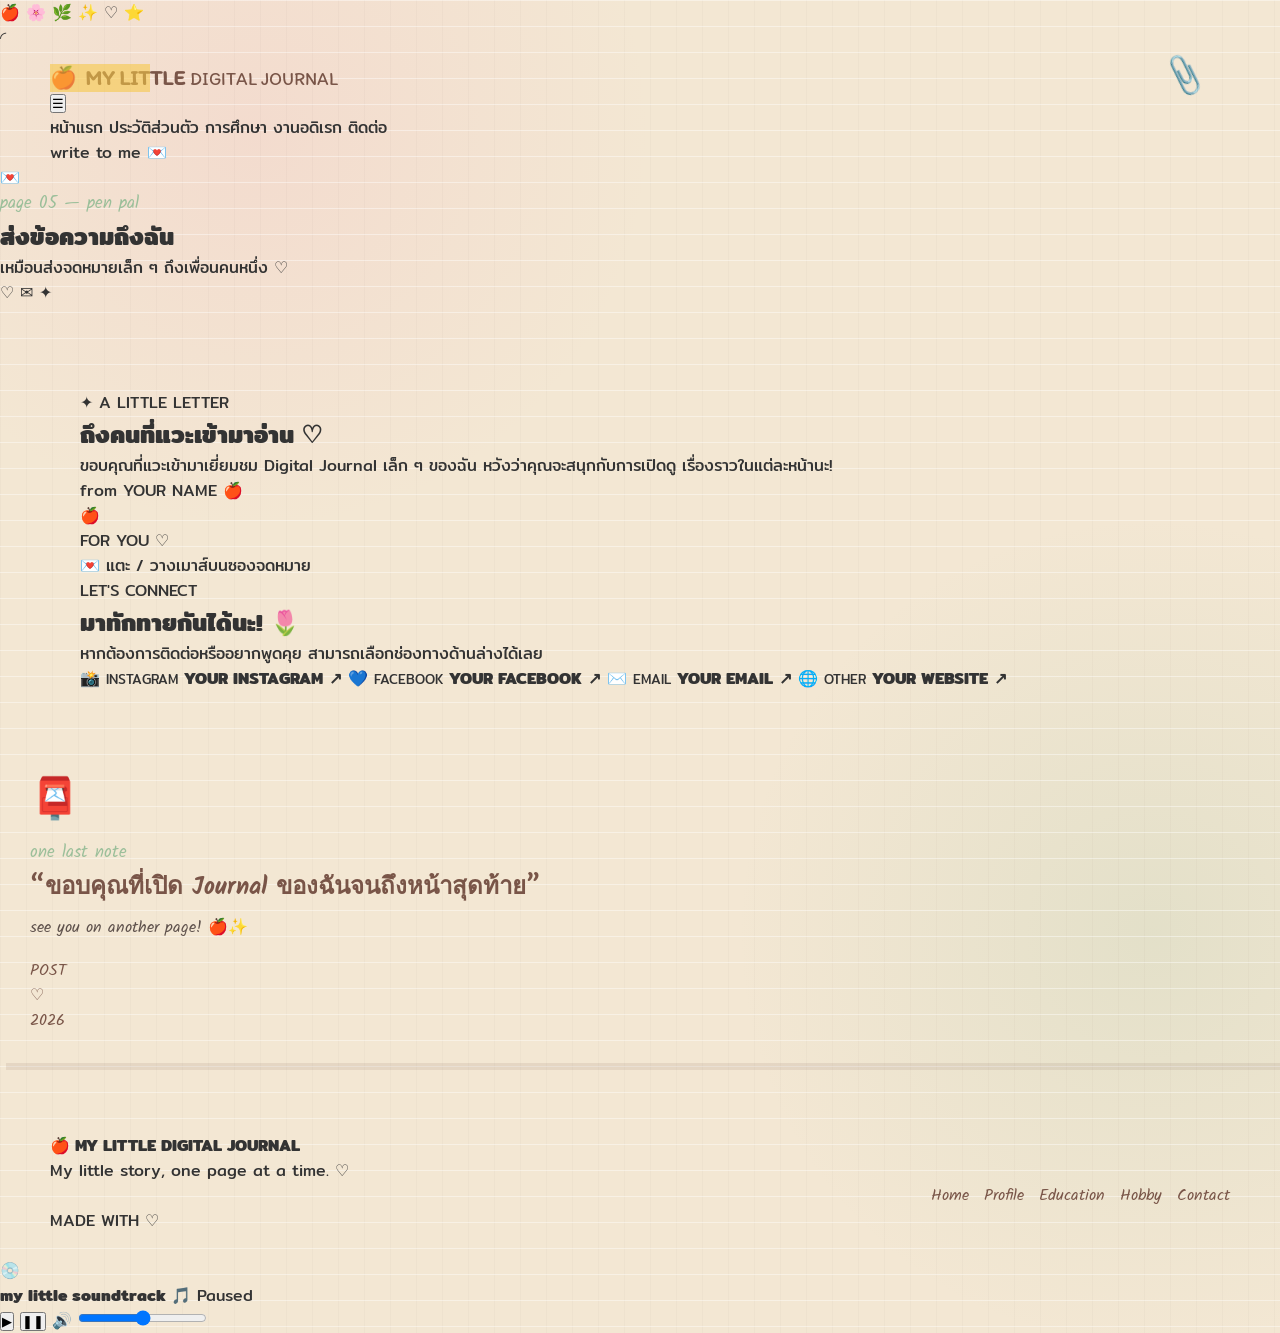
==== commit 0c0702e2: "Update contact.html" ====
--- a/contact.html
+++ b/contact.html
@@ -3,8 +3,8 @@
 <head>
     <meta charset="UTF-8">
     <meta name="viewport" content="width=device-width, initial-scale=1.0">
-
-    <title>💌 Contact | My Little Journal</title>
+    <meta name="description" content="Contact - My Little Digital Journal">
+    <title>💌 Contact — My Little Digital Journal</title>
 
     <link rel="preconnect" href="https://fonts.googleapis.com">
     <link rel="preconnect" href="https://fonts.gstatic.com" crossorigin>
@@ -13,225 +13,236 @@
     <link rel="stylesheet" href="style.css">
 </head>
 
-<body>
-
-    <div class="floating-decor decor-1">💌</div>
-    <div class="floating-decor decor-2">💖</div>
-    <div class="floating-decor decor-3">🌼</div>
-    <div class="floating-decor decor-4">🍀</div>
-
-    <header class="site-header">
-        <nav class="navbar paper-shadow">
-
-            <a href="index.html" class="brand">
-                <span class="brand-icon">🍀</span>
-                <span>MY LITTLE JOURNAL</span>
-            </a>
-
-            <div class="nav-links">
-                <a href="index.html" class="nav-link">🏠 หน้าแรก</a>
-                <a href="profile.html" class="nav-link">🧸 ประวัติส่วนตัว</a>
-                <a href="education.html" class="nav-link">🎓 การศึกษา</a>
-                <a href="hobby.html" class="nav-link">🎨 งานอดิเรก</a>
-                <a href="contact.html" class="nav-link active">💌 ติดต่อ</a>
+<body data-page="contact">
+
+<div class="background-decoration" aria-hidden="true">
+    <span class="float-deco deco-apple">🍎</span>
+    <span class="float-deco deco-flower">🌸</span>
+    <span class="float-deco deco-leaf">🌿</span>
+    <span class="float-deco deco-sparkle">✨</span>
+    <span class="float-deco deco-heart">♡</span>
+    <span class="float-deco deco-star">⭐</span>
+</div>
+
+<div id="appleCursor" class="apple-cursor" aria-hidden="true">
+    <span class="cursor-leaf">◜</span>
+</div>
+
+<div id="particleLayer" class="particle-layer" aria-hidden="true"></div>
+
+<main class="page-shell">
+
+<header class="site-header paper">
+    <div class="tape tape-top-left"></div>
+    <div class="paperclip">📎</div>
+
+    <a href="index.html" class="brand">
+        <span class="brand-icon">🍎</span>
+        <span>
+            <strong>MY LITTLE</strong>
+            <small>DIGITAL JOURNAL</small>
+        </span>
+    </a>
+
+    <button class="menu-toggle" id="menuToggle"
+            aria-label="เปิดเมนู"
+            aria-expanded="false">☰</button>
+
+    <nav class="main-nav" id="mainNav">
+        <a href="index.html" data-nav="home">หน้าแรก</a>
+        <a href="profile.html" data-nav="profile">ประวัติส่วนตัว</a>
+        <a href="education.html" data-nav="education">การศึกษา</a>
+        <a href="hobby.html" data-nav="hobby">งานอดิเรก</a>
+        <a href="contact.html" data-nav="contact">ติดต่อ</a>
+    </nav>
+
+    <span class="nav-sticker">write to me 💌</span>
+</header>
+
+<section class="page-title paper reveal slide-up">
+    <span class="page-icon">💌</span>
+
+    <div>
+        <span class="eyebrow">page 05 — pen pal</span>
+        <h1>ส่งข้อความถึงฉัน</h1>
+        <p>เหมือนส่งจดหมายเล็ก ๆ ถึงเพื่อนคนหนึ่ง ♡</p>
+    </div>
+
+    <span class="page-doodle">♡ ✉ ✦</span>
+</section>
+
+<section class="contact-layout section-space">
+
+    <!-- =========================
+         ENVELOPE
+    ========================== -->
+    <div class="envelope-area reveal slide-left">
+
+        <div class="envelope" id="envelope">
+
+            <div class="envelope-back"></div>
+
+            <div class="envelope-letter">
+                <span class="letter-sparkle">✦</span>
+
+                <span class="mini-label">A LITTLE LETTER</span>
+
+                <h2>ถึงคนที่แวะเข้ามาอ่าน ♡</h2>
+
+                <!-- ✏️ แก้ข้อความ Contact Message ตรงนี้ -->
+                <p>
+                    ขอบคุณที่แวะเข้ามาเยี่ยมชม
+                    Digital Journal เล็ก ๆ ของฉัน
+                    หวังว่าคุณจะสนุกกับการเปิดดู
+                    เรื่องราวในแต่ละหน้านะ!
+                </p>
+
+                <span class="handwritten">
+                    from YOUR NAME 🍎
+                </span>
             </div>
 
-        </nav>
-    </header>
-
-
-    <main class="page-main">
-
-        <section class="page-cover contact-cover reveal">
-
-            <div class="page-cover-sticker">
-                💌 DEAR FRIEND
+            <div class="envelope-flap"></div>
+
+            <div class="envelope-front">
+                <div class="stamp-large">🍎</div>
+                <span>FOR YOU ♡</span>
             </div>
 
-            <h1>Let's Keep In Touch! 🌷</h1>
+        </div>
+
+        <p class="envelope-hint">
+            💌 แตะ / วางเมาส์บนซองจดหมาย
+        </p>
+
+    </div>
+
+    <!-- =========================
+         CONTACT INFO
+    ========================== -->
+    <div class="contact-info">
+
+        <div class="contact-intro paper pink-paper reveal slide-right">
+            <span class="mini-label">LET'S CONNECT</span>
+
+            <h2>มาทักทายกันได้นะ! 🌷</h2>
 
             <p>
-                ถ้าอยากพูดคุยหรือส่งข้อความถึงฉัน
-                สามารถติดต่อได้ทางช่องทางด้านล่าง 💖
+                หากต้องการติดต่อหรืออยากพูดคุย
+                สามารถเลือกช่องทางด้านล่างได้เลย
             </p>
-
-            <div class="cover-doodles">
-                💌 ✨ 💖 🍀 🌼
-            </div>
-
-        </section>
-
-
-        <section class="letter-section section-space reveal">
-
-            <div class="letter-paper">
-
-                <div class="envelope-decoration">
-                    💌
-                </div>
-
-                <div class="stamp">
-                    🍀
-                    <small>MAIL</small>
-                </div>
-
-                <div class="letter-header">
-                    <span>Dear Friend,</span>
-                    <span>📅 [DATE]</span>
-                </div>
-
-                <div class="letter-content">
-
-                    <p>
-                        สวัสดี! 👋
-                    </p>
-
-                    <p>
-                        ขอบคุณที่เข้ามาเยี่ยมชม
-                        My Little Journal ของฉันนะ
-                        หากต้องการติดต่อหรือพูดคุย
-                        สามารถเลือกช่องทางด้านล่างได้เลย 💖
-                    </p>
-
-                    <div class="contact-list">
-
-                        <a href="mailto:example@email.com" class="contact-item">
-                            <span>📧</span>
-                            <div>
-                                <strong>Email</strong>
-                                <small>example@email.com</small>
-                            </div>
-                            <b>↗</b>
-                        </a>
-
-                        <a href="#" class="contact-item">
-                            <span>🌐</span>
-                            <div>
-                                <strong>Website</strong>
-                                <small>My Portfolio</small>
-                            </div>
-                            <b>↗</b>
-                        </a>
-
-                        <a href="#" class="contact-item">
-                            <span>💬</span>
-                            <div>
-                                <strong>Social</strong>
-                                <small>[ใส่ Social Media]</small>
-                            </div>
-                            <b>↗</b>
-                        </a>
-
-                    </div>
-
-                    <div class="letter-sign">
-                        With love,<br>
-                        <strong>[ชื่อของฉัน]</strong> 🍀
-                    </div>
-
-                </div>
-
-                <div class="letter-decoration flower-one">🌼</div>
-                <div class="letter-decoration flower-two">🌷</div>
-                <div class="letter-decoration heart-one">♡</div>
-
-            </div>
-
-        </section>
-
-
-        <!-- Contact Cards -->
-        <section class="section-space reveal">
-
-            <div class="section-heading">
-                <span class="heading-sticker">📬 CONTACT NOTES</span>
-                <h2>Find Me Here</h2>
-            </div>
-
-            <div class="contact-notes">
-
-                <div class="contact-note pink-contact rotate-left">
-                    <span>📧</span>
-                    <h3>Email</h3>
-                    <p>example@email.com</p>
-                    <div>✉️ send me a message</div>
-                </div>
-
-                <div class="contact-note yellow-contact rotate-right">
-                    <span>🌐</span>
-                    <h3>Website</h3>
-                    <p>My Portfolio</p>
-                    <div>↗ visit my page</div>
-                </div>
-
-                <div class="contact-note blue-contact rotate-small">
-                    <span>💬</span>
-                    <h3>Social</h3>
-                    <p>[Social Media]</p>
-                    <div>💖 say hello</div>
-                </div>
-
-            </div>
-
-        </section>
-
-
-        <section class="final-note reveal">
-
-            <div class="final-paper">
-
-                <div class="final-tape"></div>
-
-                <span class="big-heart">💖</span>
-
-                <h2>Thank You!</h2>
-
-                <p>
-                    ขอบคุณที่เปิด Journal ของฉันจนถึงหน้าสุดท้ายนะ 🌷
-                </p>
-
-                <div class="final-doodles">
-                    🍀 ✨ 🌼 🎀 🍓
-                </div>
-
-                <a href="index.html" class="journal-button button-green">
-                    🏠 กลับหน้าแรก
-                    <b>↗</b>
-                </a>
-
-            </div>
-
-        </section>
-
-    </main>
-
-
-    <footer class="site-footer">
-        <div class="footer-paper">
-
-            <div class="footer-main">
-
-                <div>
-                    <h3>💌 CONTACT JOURNAL</h3>
-                    <p>Write me a little hello.</p>
-                </div>
-
-                <div class="footer-links">
-                    <a href="index.html">หน้าแรก</a>
-                    <a href="profile.html">ประวัติส่วนตัว</a>
-                    <a href="education.html">การศึกษา</a>
-                    <a href="hobby.html">งานอดิเรก</a>
-                </div>
-
-            </div>
-
-            <div class="footer-bottom">
-                <span>💌 Send kindness</span>
-                <span>PAGE 05 / 05</span>
-            </div>
-
         </div>
-    </footer>
-
+
+        <div class="social-stack">
+
+            <a href="#" class="social-card paper reveal slide-right delay-1"
+               data-placeholder-link="true">
+                <span class="social-icon">📸</span>
+                <span>
+                    <small>INSTAGRAM</small>
+
+                    <!-- ✏️ แก้ Link Social Media ตรงนี้ -->
+                    <strong>YOUR INSTAGRAM</strong>
+                </span>
+                <b>↗</b>
+            </a>
+
+            <a href="#" class="social-card paper reveal slide-right delay-2"
+               data-placeholder-link="true">
+                <span class="social-icon">💙</span>
+                <span>
+                    <small>FACEBOOK</small>
+
+                    <!-- ✏️ แก้ Link Social Media ตรงนี้ -->
+                    <strong>YOUR FACEBOOK</strong>
+                </span>
+                <b>↗</b>
+            </a>
+
+            <a href="#" class="social-card paper reveal slide-right delay-3"
+               data-placeholder-link="true">
+                <span class="social-icon">✉️</span>
+                <span>
+                    <small>EMAIL</small>
+
+                    <!-- ✏️ แก้ Email ตรงนี้ -->
+                    <strong>YOUR EMAIL</strong>
+                </span>
+                <b>↗</b>
+            </a>
+
+            <a href="#" class="social-card paper reveal slide-right delay-4"
+               data-placeholder-link="true">
+                <span class="social-icon">🌐</span>
+                <span>
+                    <small>OTHER</small>
+
+                    <!-- ✏️ แก้ช่องทางอื่น ๆ ตรงนี้ -->
+                    <strong>YOUR WEBSITE</strong>
+                </span>
+                <b>↗</b>
+            </a>
+
+        </div>
+
+    </div>
+</section>
+
+<section class="contact-note paper green-paper reveal scale-in">
+    <span class="contact-note-icon">📮</span>
+
+    <div>
+        <span class="eyebrow">one last note</span>
+        <h2>“ขอบคุณที่เปิด Journal ของฉันจนถึงหน้าสุดท้าย”</h2>
+        <p class="handwritten">
+            see you on another page! 🍎✨
+        </p>
+    </div>
+
+    <div class="postcard-stamp">POST<br>♡<br>2026</div>
+</section>
+
+<footer class="site-footer paper">
+    <div>
+        <strong>🍎 MY LITTLE DIGITAL JOURNAL</strong>
+        <p>My little story, one page at a time. ♡</p>
+    </div>
+
+    <div class="footer-links">
+        <a href="index.html">Home</a>
+        <a href="profile.html">Profile</a>
+        <a href="education.html">Education</a>
+        <a href="hobby.html">Hobby</a>
+        <a href="contact.html">Contact</a>
+    </div>
+
+    <div class="footer-stamp">MADE WITH ♡</div>
+</footer>
+
+</main>
+
+<div class="music-player paper" id="musicPlayer">
+    <div class="music-cd" id="musicCd">💿</div>
+
+    <div class="music-info">
+        <strong>my little soundtrack 🎵</strong>
+        <span id="musicStatus">Paused</span>
+    </div>
+
+    <button id="playMusic" class="music-control" aria-label="เล่นเพลง">▶</button>
+    <button id="pauseMusic" class="music-control" aria-label="หยุดเพลง">❚❚</button>
+
+    <label class="volume-wrap">
+        🔊
+        <input type="range" id="volumeControl"
+               min="0" max="1" step="0.05" value="0.5">
+    </label>
+
+    <audio id="backgroundMusic" loop preload="metadata">
+        <source src="music/music.mp3" type="audio/mpeg">
+    </audio>
+</div>
+
+<script src="script.js"></script>
 </body>
 </html>
--- a/style.css
+++ b/style.css
@@ -1,8 +1,3 @@
-/* =========================================================
-   DIGITAL SCRAPBOOK JOURNAL
-   Shared Styles
-========================================================= */
-
 @import url('https://fonts.googleapis.com/css2?family=Itim&family=Kalam:wght@400;700&family=Mitr:wght@300;400;500;600&display=swap');
 
 
@@ -12,35 +7,27 @@
 
 :root {
 
-    --cream: #fffdf5;
-    --paper: #fffaf0;
-    --beige: #f3e7d3;
+    --paper: #fffdf5;
+    --cream: #f3e7d3;
 
     --pink: #f4a6b8;
     --coral: #f27d72;
-
-    --yellow: #f6c945;
+    --mustard: #f6c945;
     --sage: #9bbf9a;
-    --green: #789d78;
-
-    --blue: #8ec9e8;
+    --sky: #8ec9e8;
     --lavender: #b9a7d9;
 
     --brown: #795548;
-    --dark: #333333;
-
-    --red-check: #d96d62;
-    --green-check: #9ab79a;
+    --ink: #333333;
+    --white: #ffffff;
 
     --shadow:
-        5px 7px 0 rgba(71, 53, 42, .12);
+        5px 7px 0 rgba(121, 85, 72, 0.13);
 
     --soft-shadow:
-        0 14px 30px rgba(72, 56, 43, .16);
-
-    --hand: "Kalam", cursive;
-    --cute: "Itim", cursive;
-    --body: "Mitr", sans-serif;
+        0 15px 35px rgba(121, 85, 72, 0.13);
+
+    --radius: 18px;
 }
 
 
@@ -49,9 +36,9 @@
 ========================================================= */
 
 * {
-    box-sizing: border-box;
     margin: 0;
     padding: 0;
+    box-sizing: border-box;
 }
 
 html {
@@ -59,356 +46,318 @@
 }
 
 body {
+
     min-height: 100vh;
-    overflow-x: hidden;
-
-    color: var(--dark);
-
-    font-family: var(--body);
-
-    background-color: var(--beige);
-
-    /*
-       GINGHAM / CHECK FABRIC
-       inspired by the reference image
-    */
+
+    color: var(--ink);
+
+    font-family: 'Mitr', sans-serif;
+
+    background-color: var(--cream);
 
     background-image:
         linear-gradient(
-            rgba(255,255,255,.25) 2px,
-            transparent 2px
+            rgba(255,255,255,.42) 1px,
+            transparent 1px
         ),
         linear-gradient(
             90deg,
-            rgba(255,255,255,.25) 2px,
-            transparent 2px
+            rgba(121,85,72,.035) 1px,
+            transparent 1px
         ),
-        linear-gradient(
-            90deg,
-            rgba(122,160,122,.18) 50%,
-            transparent 50%
+        radial-gradient(
+            circle at 20% 10%,
+            rgba(244,166,184,.18),
+            transparent 25%
         ),
-        linear-gradient(
-            rgba(122,160,122,.18) 50%,
-            transparent 50%
+        radial-gradient(
+            circle at 90% 70%,
+            rgba(155,191,154,.18),
+            transparent 28%
         );
 
     background-size:
-        16px 16px,
-        16px 16px,
-        32px 32px,
-        32px 32px;
-
-    background-position:
-        0 0,
-        0 0,
-        0 0,
-        0 0;
-
-    cursor:
-        url("data:image/svg+xml,%3Csvg xmlns='http://www.w3.org/2000/svg' width='42' height='42' viewBox='0 0 42 42'%3E%3Cellipse cx='21' cy='24' rx='12' ry='13' fill='%23ef534d' stroke='%23333333' stroke-width='2'/%3E%3Cellipse cx='13' cy='13' rx='5' ry='7' fill='%23ef534d' stroke='%23333333' stroke-width='2' transform='rotate(-25 13 13)'/%3E%3Cellipse cx='29' cy='13' rx='5' ry='7' fill='%23ef534d' stroke='%23333333' stroke-width='2' transform='rotate(25 29 13)'/%3E%3Celline x1='21' y1='5' x2='21' y2='12' stroke='%235f8e45' stroke-width='3' stroke-linecap='round'/%3E%3Cpath d='M21 6 C26 1 32 4 31 8 C27 9 24 9 21 6Z' fill='%239bbf9a' stroke='%23333333' stroke-width='1.5'/%3E%3C/svg%3E")
-        12 2,
+        26px 26px,
+        26px 26px,
+        auto,
         auto;
-}
-
-
-/* =========================================================
-   PAPER NOISE
-========================================================= */
-
-.paper-noise {
-    position: fixed;
-    inset: 0;
-
-    pointer-events: none;
-
-    opacity: .16;
-
-    z-index: 999;
-
-    background-image:
-        radial-gradient(
-            rgba(50,40,30,.15) .7px,
-            transparent .7px
-        );
-
-    background-size: 5px 5px;
-}
-
-
-/* =========================================================
-   LINKS
-========================================================= */
+
+    overflow-x: hidden;
+
+    cursor: default;
+}
 
 a {
     color: inherit;
     text-decoration: none;
 }
 
+img {
+    max-width: 100%;
+    display: block;
+}
+
+button,
+a {
+    -webkit-tap-highlight-color: transparent;
+}
+
 
 /* =========================================================
-   HEADER / NOTEBOOK NAV
+   CUSTOM CLOVER CURSOR
 ========================================================= */
 
+body,
+a,
+button {
+    cursor: url("data:image/svg+xml,%3Csvg xmlns='http://www.w3.org/2000/svg' width='32' height='32' viewBox='0 0 32 32'%3E%3Ctext y='25' font-size='23'%3E🍀%3C/text%3E%3C/svg%3E") 4 4, auto;
+}
+
+
+/* =========================================================
+   MOUSE TRAIL
+========================================================= */
+
+.mouse-trail {
+
+    position: fixed;
+
+    pointer-events: none;
+
+    z-index: 9999;
+
+    font-size: 16px;
+
+    transform: translate(-50%, -50%);
+
+    animation: trailPop .8s ease-out forwards;
+}
+
+@keyframes trailPop {
+
+    0% {
+        opacity: 1;
+        transform:
+            translate(-50%, -50%)
+            scale(1)
+            rotate(0deg);
+    }
+
+    100% {
+        opacity: 0;
+        transform:
+            translate(-50%, -80%)
+            scale(.35)
+            rotate(25deg);
+    }
+}
+
+
+/* =========================================================
+   NAVIGATION
+========================================================= */
+
 .site-header {
 
     position: sticky;
 
-    top: 0;
+    top: 14px;
 
     z-index: 500;
 
+    width: min(1180px, calc(100% - 30px));
+
+    margin: 14px auto 0;
+}
+
+.navbar {
+
+    position: relative;
+
+    min-height: 74px;
+
+    padding: 13px 18px;
+
     display: flex;
 
-    justify-content: center;
-
-    padding:
-        18px
-        20px
-        8px;
-}
-
-.journal-nav {
+    align-items: center;
+
+    justify-content: space-between;
+
+    gap: 20px;
+
+    background: rgba(255,253,245,.95);
+
+    border:
+        2px solid
+        rgba(121,85,72,.18);
+
+    border-radius: 17px;
+
+    transform: rotate(-.3deg);
+
+    backdrop-filter: blur(8px);
+}
+
+.navbar::before {
+
+    content: "";
+
+    position: absolute;
+
+    width: 95px;
+    height: 20px;
+
+    top: -12px;
+    left: 50%;
+
+    transform:
+        translateX(-50%)
+        rotate(2deg);
+
+    background:
+        rgba(246,201,69,.55);
+
+    opacity: .85;
+}
+
+.paper-shadow {
+    box-shadow: var(--shadow);
+}
+
+.brand {
 
     display: flex;
 
-    gap: 10px;
-
-    padding: 9px;
-
-    background:
-        rgba(255,253,245,.94);
-
-    border:
-        2px solid rgba(121,85,72,.22);
-
-    border-radius: 14px;
-
-    box-shadow:
-        5px 7px 0 rgba(72,56,43,.12);
-
-    transform:
-        rotate(-.5deg);
-
-    backdrop-filter:
-        blur(6px);
-}
-
-.nav-tab {
-
-    position: relative;
-
-    padding:
-        9px 19px;
-
-    background:
-        var(--cream);
-
-    border:
-        1.5px solid #d8c9b4;
-
-    border-radius:
-        7px 9px 5px 8px;
-
-    font-family:
-        var(--hand);
-
-    font-size:
-        17px;
+    align-items: center;
+
+    gap: 8px;
+
+    font-family: 'Itim', cursive;
+
+    font-size: 1.35rem;
+
+    color: var(--brown);
+
+    white-space: nowrap;
+}
+
+.brand-icon {
+    animation: gentleSpin 5s ease-in-out infinite;
+}
+
+.nav-links {
+
+    display: flex;
+
+    align-items: center;
+
+    justify-content: flex-end;
+
+    gap: 5px;
+
+    flex-wrap: wrap;
+}
+
+.nav-link {
+
+    padding: 9px 12px;
+
+    font-size: .9rem;
+
+    border-radius: 12px;
 
     transition:
-        .25s ease;
-
-    box-shadow:
-        2px 3px 0 rgba(90,70,55,.1);
-}
-
-.nav-tab:nth-child(2) {
-    transform: rotate(2deg);
-}
-
-.nav-tab:nth-child(3) {
-    transform: rotate(-1.5deg);
-}
-
-.nav-tab:nth-child(4) {
-    transform: rotate(1deg);
-}
-
-.nav-tab:nth-child(5) {
-    transform: rotate(-2deg);
-}
-
-.nav-tab:hover {
-
-    transform:
-        translateY(-4px)
-        rotate(0deg);
-
-    box-shadow:
-        4px 7px 0 rgba(90,70,55,.15);
-}
-
-.nav-tab.active {
-
-    background:
-        var(--yellow);
+        transform .25s ease,
+        background .25s ease,
+        box-shadow .25s ease;
+}
+
+.nav-link:hover {
+
+    background: var(--pink);
 
     transform:
         translateY(-3px)
         rotate(-2deg);
 
     box-shadow:
-        4px 5px 0 rgba(90,70,55,.15);
-}
-
-.nav-tab.active::after {
-
-    content: "";
-
-    position: absolute;
-
-    bottom: -7px;
-
-    left: 25%;
-
-    width: 50%;
-
-    height: 3px;
-
-    border-radius: 50%;
-
-    background:
-        var(--brown);
-
-    transform:
-        rotate(-2deg);
+        3px 4px 0 rgba(121,85,72,.18);
+}
+
+.nav-link.active {
+
+    background: var(--sage);
+
+    color: #fff;
+
+    box-shadow:
+        3px 4px 0 rgba(121,85,72,.17);
 }
 
 
 /* =========================================================
-   GENERIC
+   FLOATING DECORATIONS
 ========================================================= */
 
-main {
-    width: min(1200px, 94%);
-    margin: auto;
-}
-
-section {
-    position: relative;
-}
-
-h1,
-h2,
-h3 {
-    font-family: var(--cute);
-}
-
-p {
-    line-height: 1.8;
-}
-
-
-/* =========================================================
-   FLOATING DOODLES
-========================================================= */
-
-.floating-doodle {
+.floating-decor {
 
     position: fixed;
 
+    pointer-events: none;
+
     z-index: 2;
 
-    pointer-events: none;
-
-    font-family: var(--cute);
+    font-size: 25px;
 
     animation:
-        floatAround
-        5s
-        ease-in-out
-        infinite;
-}
-
-.doodle-star {
-    font-size: 35px;
-    color: var(--yellow);
-}
-
-.doodle-heart {
-    font-size: 38px;
-    color: var(--pink);
-}
-
-.doodle-clover {
-    font-size: 46px;
-    color: var(--green);
-}
-
-.doodle-flower {
-    font-size: 38px;
-    color: var(--coral);
-}
-
-.doodle-note {
-    font-size: 34px;
-    color: var(--lavender);
-}
-
-.star-1 {
-    top: 18%;
-    left: 4%;
-}
-
-.star-2 {
-    top: 66%;
+        floatAround 5s ease-in-out infinite;
+}
+
+.decor-1 {
+    top: 17%;
+    left: 3%;
+}
+
+.decor-2 {
+    top: 30%;
     right: 4%;
     animation-delay: 1s;
 }
 
-.star-3 {
-    top: 30%;
+.decor-3 {
+    top: 68%;
+    left: 4%;
+    animation-delay: 2s;
+}
+
+.decor-4 {
+    top: 82%;
     right: 5%;
-}
-
-.heart-1 {
-    top: 45%;
-    left: 3%;
+    animation-delay: 1.5s;
+}
+
+.decor-5 {
+    top: 50%;
+    right: 2%;
+    animation-delay: 2.5s;
+}
+
+.decor-6 {
+    top: 25%;
+    left: 45%;
+    animation-delay: .7s;
+}
+
+.decor-7 {
+    top: 75%;
+    left: 45%;
     animation-delay: 2s;
 }
 
-.heart-2 {
-    bottom: 20%;
-    right: 5%;
-}
-
-.clover-1 {
-    top: 12%;
-    right: 7%;
-    animation-delay: 1.5s;
-}
-
-.clover-2 {
-    top: 60%;
-    left: 4%;
-}
-
-.flower-1 {
-    bottom: 15%;
-    left: 6%;
-}
-
-.note-1 {
-    top: 38%;
-    right: 3%;
-    animation-delay: 2s;
-}
-
 @keyframes floatAround {
 
-    0%,
-    100% {
+    0%,100% {
         transform:
             translateY(0)
             rotate(-5deg);
@@ -416,49 +365,70 @@
 
     50% {
         transform:
-            translateY(-12px)
+            translateY(-14px)
             rotate(6deg);
     }
 }
 
 
 /* =========================================================
-   PAPER
+   GENERAL
 ========================================================= */
 
-.paper-layer,
-.torn-paper,
-.quote-paper,
-.memory-paper,
-.study-note,
-.letter-paper,
-.postcard {
-
+main {
     position: relative;
-
-    background:
-        var(--paper);
-
-    border:
-        1px solid rgba(121,85,72,.25);
-
-    box-shadow:
-        var(--soft-shadow);
-}
-
-.paper-layer::before,
-.torn-paper::before {
-
-    content: "";
-
-    position: absolute;
-
-    inset: 7px;
-
-    border:
-        1px dashed rgba(121,85,72,.16);
-
-    pointer-events: none;
+    z-index: 3;
+}
+
+.section-space {
+
+    width: min(1120px, calc(100% - 30px));
+
+    margin: 0 auto;
+
+    padding-top: 85px;
+    padding-bottom: 45px;
+}
+
+.page-main {
+
+    width: min(1120px, calc(100% - 30px));
+
+    margin: auto;
+}
+
+.reveal {
+
+    opacity: 0;
+
+    transform:
+        translateY(35px)
+        rotate(-1deg);
+
+    animation:
+        revealIn 1s cubic-bezier(.2,.8,.2,1)
+        forwards;
+}
+
+.reveal-delay {
+    animation-delay: .18s;
+}
+
+@keyframes revealIn {
+
+    from {
+        opacity: 0;
+        transform:
+            translateY(35px)
+            rotate(-1deg);
+    }
+
+    to {
+        opacity: 1;
+        transform:
+            translateY(0)
+            rotate(0);
+    }
 }
 
 
@@ -466,1060 +436,2674 @@
    HERO
 ========================================================= */
 
-.hero-section {
-
-    padding:
-        70px
-        0
-        100px;
+.hero {
+
+    min-height: 720px;
+
+    display: flex;
+
+    flex-direction: column;
+
+    justify-content: center;
 }
 
 .hero-paper {
 
-    min-height:
-        670px;
-
-    padding:
-        65px
-        70px;
-
-    overflow:
-        hidden;
+    position: relative;
+
+    min-height: 600px;
+
+    padding: 65px;
+
+    display: grid;
+
+    grid-template-columns:
+        1.05fr
+        .95fr;
+
+    align-items: center;
+
+    gap: 30px;
+
+    background:
+        linear-gradient(
+            rgba(255,253,245,.97),
+            rgba(255,253,245,.97)
+        );
+
+    border:
+        2px solid
+        rgba(121,85,72,.13);
+
+    box-shadow:
+        8px 10px 0 rgba(121,85,72,.12),
+        0 25px 50px rgba(121,85,72,.08);
+
+    transform: rotate(.25deg);
+
+    overflow: hidden;
+}
+
+.hero-paper::before {
+
+    content: "";
+
+    position: absolute;
+
+    inset: 17px;
+
+    border:
+        2px dashed
+        rgba(121,85,72,.16);
+
+    pointer-events: none;
+}
+
+.hero-paper::after {
+
+    content: "";
+
+    position: absolute;
+
+    width: 180px;
+    height: 35px;
+
+    top: 20px;
+    right: 120px;
+
+    background:
+        rgba(244,166,184,.45);
 
     transform:
-        rotate(-.4deg);
-}
-
-.hero-paper::after {
-
-    content: "";
-
-    position: absolute;
-
-    width: 250px;
-    height: 250px;
-
-    right: -90px;
-    bottom: -100px;
-
-    background:
-        rgba(246,201,69,.25);
-
-    border-radius: 50%;
+        rotate(4deg);
+
+    opacity: .8;
+}
+
+.hero-content {
+
+    position: relative;
+
+    z-index: 3;
+}
+
+.small-label {
+
+    display: inline-block;
+
+    padding: 8px 16px;
+
+    font-family: 'Kalam', cursive;
+
+    font-size: 1rem;
+
+    margin-bottom: 15px;
+}
+
+.sticker {
+
+    border:
+        2px solid
+        rgba(121,85,72,.22);
+
+    box-shadow:
+        4px 5px 0 rgba(121,85,72,.12);
+
+    border-radius: 8px;
+
+    transition:
+        transform .3s ease,
+        box-shadow .3s ease;
+}
+
+.sticker:hover {
 
     transform:
-        rotate(15deg);
-}
-
-.paper-tape {
-
-    position: absolute;
-
-    width: 130px;
-    height: 34px;
-
-    background:
-        rgba(246,201,69,.65);
-
-    opacity: .85;
-
-    z-index: 20;
-}
-
-.tape-top {
-
-    top: -13px;
-    left: 42%;
-
-    transform:
-        rotate(-3deg);
-}
-
-.hero-content {
-
-    position: relative;
-
-    z-index: 10;
-
-    display:
-        grid;
-
-    grid-template-columns:
-        1fr
-        .8fr;
-
-    align-items:
-        center;
-
-    gap:
-        45px;
-}
-
-.tiny-label {
+        rotate(0deg)
+        translateY(-5px)
+        scale(1.08);
+
+    box-shadow:
+        7px 9px 0 rgba(121,85,72,.16);
+}
+
+.sticker-yellow {
+    background: var(--mustard);
+    transform: rotate(-3deg);
+}
+
+.eyebrow {
+
+    font-family: 'Kalam', cursive;
+
+    color: var(--sage);
+
+    font-size: 1.05rem;
+
+    margin-bottom: 8px;
+}
+
+.hero h1 {
+
+    font-family: 'Itim', cursive;
+
+    font-size:
+        clamp(4rem, 8vw, 7rem);
+
+    line-height: .86;
+
+    color: var(--brown);
+
+    margin-bottom: 20px;
+
+    text-shadow:
+        3px 4px 0 rgba(246,201,69,.3);
+}
+
+.hero h1 span {
+
+    display: block;
+
+    font-size: .5em;
+
+    color: var(--coral);
+
+    margin-top: 15px;
+
+    transform: rotate(-2deg);
+}
+
+.handwritten-line {
 
     display: inline-block;
 
-    padding:
-        5px
-        12px;
-
-    background:
-        var(--sage);
+    font-family: 'Kalam', cursive;
+
+    font-size: 1.15rem;
+
+    color: var(--brown);
+
+    border-bottom:
+        2px dashed
+        var(--pink);
+
+    margin-bottom: 20px;
+}
+
+.hero-description {
+
+    max-width: 560px;
+
+    font-size: 1.05rem;
+
+    line-height: 1.9;
+
+    color: #5d504b;
+
+    margin-bottom: 25px;
+}
+
+
+/* =========================================================
+   BUTTONS
+========================================================= */
+
+.hero-buttons {
+
+    display: flex;
+
+    flex-wrap: wrap;
+
+    gap: 13px;
+
+    margin-bottom: 25px;
+}
+
+.journal-button {
+
+    display: inline-flex;
+
+    align-items: center;
+
+    gap: 9px;
+
+    padding: 13px 18px;
 
     border:
-        2px solid var(--dark);
-
-    transform:
-        rotate(-3deg);
-
-    font-family:
-        var(--hand);
-
-    font-size:
-        15px;
-}
-
-.hero-title-wrap h1 {
-
-    margin-top:
-        12px;
-
-    font-size:
-        clamp(75px, 11vw, 150px);
-
-    line-height:
-        .75;
-
-    color:
-        var(--coral);
-
-    text-shadow:
-        4px 4px 0 #333;
-}
-
-.hero-title-wrap h2 {
-
-    margin-top:
-        28px;
-
-    font-size:
-        clamp(35px, 5vw, 65px);
-
-    line-height:
-        .95;
-
-    transform:
-        rotate(-1deg);
-}
-
-.hero-title-wrap h2 span {
-    color:
-        var(--green);
-}
-
-.hero-description {
-
-    max-width:
-        520px;
-
-    margin:
-        25px 0;
-
-    font-size:
-        17px;
-}
-
-.hero-buttons {
-
-    display:
-        flex;
-
-    flex-wrap:
-        wrap;
-
-    gap:
-        15px;
-
-    margin-top:
-        25px;
-}
-
-.sticker-button {
-
-    display:
-        inline-block;
-
-    padding:
-        12px
-        19px;
-
-    border:
-        2px solid var(--dark);
-
-    border-radius:
-        10px;
-
-    font-family:
-        var(--cute);
-
-    font-size:
-        17px;
-
-    box-shadow:
-        4px 5px 0 rgba(51,51,51,.2);
+        2px solid
+        rgba(121,85,72,.22);
+
+    border-radius: 13px;
+
+    font-family: 'Itim', cursive;
+
+    font-size: 1.05rem;
+
+    box-shadow:
+        4px 5px 0 rgba(121,85,72,.16);
 
     transition:
-        .25s;
-}
-
-.sticker-button:hover {
+        transform .25s ease,
+        box-shadow .25s ease;
+}
+
+.journal-button b {
+    transition: transform .25s ease;
+}
+
+.journal-button:hover {
 
     transform:
         translateY(-6px)
-        rotate(-2deg);
-
-    box-shadow:
-        6px 9px 0 rgba(51,51,51,.18);
-}
-
-.pink-button {
+        rotate(-1deg);
+
+    box-shadow:
+        7px 9px 0 rgba(121,85,72,.2);
+}
+
+.journal-button:hover b {
+    transform: translate(3px,-3px);
+}
+
+.button-green {
+    background: var(--sage);
+    color: white;
+}
+
+.button-pink {
+    background: var(--pink);
+    color: var(--brown);
+}
+
+.mini-note {
+
+    display: flex;
+
+    align-items: flex-start;
+
+    gap: 10px;
+
+    width: fit-content;
+
+    max-width: 440px;
+
+    padding: 13px 17px;
+
+    background: #fff5aa;
+
+    border:
+        1px solid
+        rgba(121,85,72,.15);
+
+    box-shadow:
+        4px 5px 0 rgba(121,85,72,.12);
+
+    transform: rotate(-1.5deg);
+}
+
+.mini-note strong {
+
+    display: block;
+
+    font-family: 'Kalam', cursive;
+}
+
+.mini-note p {
+
+    font-size: .86rem;
+
+    margin-top: 2px;
+}
+
+
+/* =========================================================
+   HERO VISUAL
+========================================================= */
+
+.hero-visual {
+
+    position: relative;
+
+    min-height: 530px;
+
+    display: flex;
+
+    align-items: center;
+
+    justify-content: center;
+}
+
+.sunburst {
+
+    position: absolute;
+
+    width: 380px;
+    height: 380px;
+
+    border-radius: 50%;
+
     background:
-        var(--pink);
-}
-
-.yellow-button {
-    background:
-        var(--yellow);
-}
-
-
-/* =========================================================
-   POLAROID
-========================================================= */
-
-.hero-photo-area {
-
-    position:
-        relative;
-
-    min-height:
-        480px;
-
-    display:
-        flex;
-
-    align-items:
-        center;
-
-    justify-content:
-        center;
+        repeating-conic-gradient(
+            from 0deg,
+            rgba(246,201,69,.18) 0deg 10deg,
+            transparent 10deg 20deg
+        );
+
+    animation: spinSlow 25s linear infinite;
+}
+
+@keyframes spinSlow {
+    to {
+        transform: rotate(360deg);
+    }
 }
 
 .polaroid {
 
-    background:
-        white;
-
-    padding:
-        15px
-        15px
-        55px;
-
-    box-shadow:
-        8px 12px 0 rgba(60,50,40,.16);
+    position: relative;
+
+    background: white;
+
+    padding: 15px 15px 28px;
+
+    box-shadow:
+        8px 10px 0 rgba(121,85,72,.15),
+        0 18px 35px rgba(121,85,72,.15);
+
+    border:
+        1px solid
+        rgba(121,85,72,.15);
+
+    transform: rotate(4deg);
+
+    transition:
+        transform .4s ease,
+        box-shadow .4s ease;
+}
+
+.polaroid:hover {
 
     transform:
-        rotate(4deg);
-
-    transition:
-        .4s;
-
-    border:
-        1px solid #ddd;
-}
-
-.polaroid:hover {
-
-    transform:
-        rotate(0deg)
+        rotate(0)
         translateY(-8px)
         scale(1.03);
 
     box-shadow:
-        12px 18px 25px rgba(60,50,40,.18);
+        12px 16px 0 rgba(121,85,72,.16),
+        0 25px 40px rgba(121,85,72,.18);
 }
 
 .hero-polaroid {
 
-    width:
-        330px;
-}
-
-.photo-placeholder,
-.large-photo-placeholder,
-.mini-photo,
-.hobby-photo-placeholder {
-
-    display:
-        flex;
-
-    align-items:
-        center;
-
-    justify-content:
-        center;
-
-    text-align:
-        center;
+    width: min(360px, 75%);
+
+    z-index: 4;
+}
+
+.photo-frame {
+
+    overflow: hidden;
+
+    background: var(--cream);
+
+    aspect-ratio: 4 / 5;
+}
+
+.photo-frame img {
+
+    width: 100%;
+    height: 100%;
+
+    object-fit: cover;
+
+    transition: transform .6s ease;
+}
+
+.polaroid:hover img {
+    transform: scale(1.06);
+}
+
+.polaroid-caption {
+
+    display: flex;
+
+    flex-direction: column;
+
+    gap: 3px;
+
+    padding-top: 12px;
+
+    font-family: 'Kalam', cursive;
+
+    text-align: center;
+}
+
+.polaroid-caption strong {
+    font-size: 1.35rem;
+}
+
+.polaroid-caption span {
+    font-size: .9rem;
+}
+
+.tape {
+
+    position: absolute;
+
+    width: 100px;
+    height: 28px;
 
     background:
-        linear-gradient(
-            135deg,
-            #e9dfc8,
-            #f8f2e4
-        );
+        rgba(246,201,69,.58);
+
+    z-index: 8;
+}
+
+.tape-top {
+
+    top: -14px;
+    left: 50%;
+
+    transform:
+        translateX(-50%)
+        rotate(-4deg);
+}
+
+.sticker-cat {
+
+    position: absolute;
+
+    right: 5%;
+
+    bottom: 13%;
+
+    padding: 12px;
+
+    background: var(--pink);
+
+    font-size: 2rem;
+
+    transform: rotate(8deg);
+
+    z-index: 5;
+}
+
+.sticker-heart {
+
+    position: absolute;
+
+    left: 4%;
+
+    top: 14%;
+
+    padding: 10px;
+
+    background: var(--mustard);
+
+    font-size: 1.7rem;
+
+    transform: rotate(-10deg);
+
+    z-index: 5;
+}
+
+.photo-note {
+
+    position: absolute;
+
+    right: 1%;
+
+    bottom: 5%;
+
+    padding: 9px 13px;
+
+    background: var(--sky);
+
+    font-family: 'Kalam', cursive;
+
+    transform: rotate(-5deg);
+
+    box-shadow:
+        4px 5px 0 rgba(121,85,72,.13);
+
+    z-index: 5;
+}
+
+.hero-star {
+
+    position: absolute;
+
+    z-index: 6;
+
+    animation:
+        twinkle 2s ease-in-out infinite;
+}
+
+.star-a {
+    top: 8%;
+    left: 16%;
+}
+
+.star-b {
+    top: 22%;
+    right: 11%;
+    animation-delay: .5s;
+}
+
+.star-c {
+    bottom: 15%;
+    left: 17%;
+    animation-delay: 1s;
+}
+
+@keyframes twinkle {
+
+    0%,100% {
+        transform: scale(1) rotate(0);
+        opacity: .7;
+    }
+
+    50% {
+        transform: scale(1.25) rotate(15deg);
+        opacity: 1;
+    }
+}
+
+.hero-bottom {
+
+    display: flex;
+
+    justify-content: space-between;
+
+    align-items: center;
+
+    margin-top: 20px;
+
+    padding: 0 20px;
+}
+
+.tiny-sticker {
+
+    display: inline-block;
+
+    padding: 6px 11px;
+
+    background: var(--mustard);
+
+    border-radius: 5px;
+
+    font-family: 'Kalam', cursive;
+
+    box-shadow:
+        3px 4px 0 rgba(121,85,72,.1);
+
+    transform: rotate(-2deg);
+}
+
+.rotate-right {
+    transform: rotate(3deg);
+}
+
+.rotate-left {
+    transform: rotate(-3deg);
+}
+
+.rotate-small {
+    transform: rotate(1.5deg);
+}
+
+.page-number {
+
+    font-family: 'Kalam', cursive;
+
+    color: var(--brown);
+}
+
+
+/* =========================================================
+   SECTION HEADING
+========================================================= */
+
+.section-heading {
+
+    text-align: center;
+
+    margin-bottom: 35px;
+}
+
+.section-heading h2 {
+
+    font-family: 'Itim', cursive;
+
+    font-size: clamp(2.3rem, 5vw, 4rem);
+
+    color: var(--brown);
+
+    margin-top: 12px;
+}
+
+.section-heading p {
+
+    color: #71615b;
+
+    margin-top: 5px;
+}
+
+.heading-sticker {
+
+    display: inline-block;
+
+    padding: 8px 15px;
+
+    background: var(--mustard);
 
     border:
-        2px dashed #b6a58e;
-
-    color:
-        #9b8873;
-
-    font-family:
-        var(--hand);
-
-    letter-spacing:
-        2px;
-}
-
-.photo-placeholder {
-
-    height:
-        330px;
-}
-
-.polaroid-caption {
-
-    margin-top:
-        12px;
-
-    font-family:
-        var(--hand);
-
-    font-size:
-        22px;
-}
-
-.photo-tape {
-
-    position:
-        absolute;
-
-    top:
-        45px;
-
-    width:
-        120px;
-
-    height:
-        30px;
-
-    background:
-        rgba(142,201,232,.7);
-
-    transform:
-        rotate(8deg);
-
-    z-index:
-        10;
-}
-
-.photo-sticker {
-
-    position:
-        absolute;
-
-    font-size:
-        48px;
-
-    filter:
-        drop-shadow(3px 4px 0 rgba(0,0,0,.12));
+        2px solid
+        rgba(121,85,72,.16);
+
+    font-family: 'Kalam', cursive;
+
+    box-shadow:
+        4px 4px 0 rgba(121,85,72,.12);
+
+    transform: rotate(-2deg);
+}
+
+.left-heading {
+    text-align: left;
+}
+
+
+/* =========================================================
+   JOURNAL NOTES
+========================================================= */
+
+.journal-grid {
+
+    display: grid;
+
+    grid-template-columns:
+        repeat(3, 1fr);
+
+    gap: 25px;
+}
+
+.note-paper {
+
+    position: relative;
+
+    min-height: 270px;
+
+    padding: 30px;
+
+    border:
+        2px solid
+        rgba(121,85,72,.12);
+
+    box-shadow:
+        6px 8px 0 rgba(121,85,72,.11);
 
     transition:
-        .25s;
-}
-
-.photo-sticker:hover {
-
-    transform:
-        scale(1.15)
-        rotate(10deg);
-}
-
-.sticker-cat {
-
-    right:
-        10%;
-
-    top:
-        12%;
-
-    transform:
-        rotate(8deg);
-}
-
-.sticker-apple {
-
-    left:
-        10%;
-
-    bottom:
-        17%;
-
-    transform:
-        rotate(-12deg);
-}
-
-.mini-note {
-
-    position:
-        absolute;
-
-    right:
-        -5%;
-
-    bottom:
-        12%;
-
-    padding:
-        14px;
-
-    width:
-        145px;
-
-    background:
-        var(--yellow);
-
-    font-family:
-        var(--hand);
-
-    transform:
-        rotate(-8deg);
-
-    box-shadow:
-        4px 6px 0 rgba(50,40,30,.12);
-}
-
-.mini-note span {
-    margin-right:
-        5px;
-}
-
-
-/* =========================================================
-   HERO COLLAGE
-========================================================= */
-
-.hero-collage > div {
-    position: absolute;
-    z-index: 30;
-}
-
-.tiny-paper {
-
-    left:
-        7%;
-
-    bottom:
-        9%;
-
-    padding:
-        15px;
-
-    width:
-        150px;
-
-    background:
-        var(--pink);
-
-    box-shadow:
-        5px 6px 0 rgba(50,40,30,.15);
-
-    font-family:
-        var(--hand);
-}
-
-.tiny-paper span,
-.tiny-paper strong {
-    display:
-        block;
-}
-
-.tiny-paper strong {
-    font-size:
-        26px;
-}
-
-.rotate-left {
-    transform:
-        rotate(-7deg);
-}
-
-.rotate-right {
-    transform:
-        rotate(6deg);
-}
-
-.clover-sticker {
-
-    right:
-        8%;
-
-    bottom:
-        12%;
-
-    font-size:
-        70px;
-
-    filter:
-        drop-shadow(4px 5px 0 rgba(50,40,30,.14));
-}
-
-.starburst {
-
-    left:
-        45%;
-
-    top:
-        5%;
-
-    width:
-        130px;
-
-    height:
-        130px;
-
-    display:
-        flex;
-
-    align-items:
-        center;
-
-    justify-content:
-        center;
-
-    background:
-        var(--yellow);
-
-    clip-path:
-        polygon(
-            50% 0%,
-            60% 25%,
-            82% 8%,
-            75% 34%,
-            100% 30%,
-            78% 50%,
-            100% 68%,
-            73% 67%,
-            82% 94%,
-            58% 76%,
-            45% 100%,
-            40% 73%,
-            15% 91%,
-            25% 65%,
-            0% 64%,
-            22% 47%,
-            2% 30%,
-            28% 33%,
-            20% 7%,
-            41% 24%
-        );
-
-    font-family:
-        var(--hand);
-
-    text-align:
-        center;
-
-    transform:
-        rotate(8deg);
-}
-
-.fruit-sticker {
-
-    right:
-        28%;
-
-    top:
-        5%;
-
-    font-size:
-        48px;
-
-    transform:
-        rotate(-8deg);
-}
-
-
-/* =========================================================
-   INTRO
-========================================================= */
-
-.scrapbook-section {
-
-    padding:
-        90px 0;
-}
-
-.section-heading {
-
-    text-align:
-        center;
-
-    margin-bottom:
-        65px;
-}
-
-.heading-sticker {
-
-    display:
-        inline-block;
-
-    padding:
-        7px 18px;
-
-    background:
-        var(--coral);
-
-    color:
-        white;
-
-    border:
-        2px solid var(--dark);
-
-    transform:
-        rotate(-3deg);
-
-    font-family:
-        var(--hand);
-}
-
-.section-heading h2 {
-
-    margin:
-        20px 0 8px;
-
-    font-size:
-        clamp(40px, 6vw, 70px);
-
-    line-height:
-        .95;
-}
-
-.section-heading p {
-    font-family:
-        var(--hand);
-
-    font-size:
-        20px;
-}
-
-.intro-collage {
-
-    min-height:
-        480px;
-
-    position:
-        relative;
-}
-
-.intro-paper {
-
-    position:
-        absolute;
-
-    left:
-        8%;
-
-    top:
-        30px;
-
-    width:
-        400px;
-
-    min-height:
-        290px;
-
-    padding:
-        40px;
-
-    box-shadow:
-        var(--shadow);
-}
-
-.paper-yellow {
-    background:
-        #fff2ae;
-}
-
-.paper-label {
-
-    display:
-        inline-block;
-
-    padding:
-        5px 10px;
-
-    background:
-        white;
-
-    font-family:
-        var(--hand);
-
-    transform:
-        rotate(-2deg);
-}
-
-.intro-paper h3 {
-
-    font-size:
-        40px;
-
-    margin:
-        15px 0;
-}
-
-.intro-paper p {
-
-    font-size:
-        17px;
-}
-
-.handwriting {
-
-    display:
-        block;
-
-    margin-top:
-        18px;
-
-    font-family:
-        var(--hand);
-
-    font-size:
-        22px;
-}
-
-.mini-polaroid {
-
-    position:
-        absolute;
-
-    right:
-        13%;
-
-    top:
-        15px;
-
-    width:
-        230px;
-
-    padding:
-        12px 12px 35px;
-
-    background:
-        white;
-
-    box-shadow:
-        8px 9px 0 rgba(50,40,30,.13);
-}
-
-.mini-photo {
-
-    height:
-        210px;
-}
-
-.mini-polaroid span {
-
-    display:
-        block;
-
-    margin-top:
-        8px;
-
-    font-family:
-        var(--hand);
-
-    text-align:
-        center;
-}
-
-.green-note {
-
-    position:
-        absolute;
-
-    right:
-        5%;
-
-    bottom:
-        15px;
-
-    width:
-        270px;
-
-    padding:
-        35px 25px;
-
-    background:
-        var(--sage);
-
-    transform:
-        rotate(4deg);
-
-    box-shadow:
-        6px 8px 0 rgba(50,40,30,.12);
-}
-
-.green-note span,
-.green-note strong,
-.green-note small {
-    display:
-        block;
-}
-
-.green-note span {
-    font-family:
-        var(--hand);
-}
-
-.green-note strong {
-    margin:
-        12px 0;
-
-    font-size:
-        30px;
-
-    font-family:
-        var(--cute);
-}
-
-.clip {
-
-    position:
-        absolute;
-
-    width:
-        35px;
-
-    height:
-        70px;
-
-    right:
-        20px;
-
-    top:
-        -30px;
-
-    border:
-        3px solid #aaa;
-
-    border-radius:
-        20px;
-
-    transform:
-        rotate(10deg);
-}
-
-.clover-large {
-
-    position:
-        absolute;
-
-    left:
-        45%;
-
-    bottom:
-        25px;
-
-    font-size:
-        100px;
-
-    color:
-        var(--green);
-
-    filter:
-        drop-shadow(5px 7px 0 rgba(50,40,30,.13));
-
-    transform:
-        rotate(-10deg);
-}
-
-
-/* =========================================================
-   QUICK SECTION
-========================================================= */
-
-.quick-section {
-
-    padding:
-        70px 0 120px;
-}
-
-.torn-paper {
-
-    padding:
-        55px;
-
-    transform:
-        rotate(.5deg);
-
-    overflow:
-        hidden;
-}
-
-.torn-paper::after {
-
-    content: "";
-
-    position:
-        absolute;
-
-    left:
-        -10px;
-
-    right:
-        -10px;
-
-    bottom:
-        -13px;
-
-    height:
-        25px;
-
-    background:
-        var(--beige);
-
-    clip-path:
-        polygon(
-            0 40%,
-            5% 60%,
-            10% 35%,
-            15% 60%,
-            20% 40%,
-            25% 65%,
-            30% 40%,
-            35% 65%,
-            40% 40%,
-            45% 60%,
-            50% 35%,
-            55% 60%,
-            60% 40%,
-            65% 65%,
-            70% 35%,
-            75% 60%,
-            80% 40%,
-            85% 65%,
-            90% 40%,
-            95% 60%,
-            100% 40%,
-            100% 100%,
-            0 100%
-        );
-}
-
-.torn-label {
-
-    font-family:
-        var(--hand);
-
-    background:
-        var(--pink);
-
-    padding:
-        5px 13px;
-}
-
-.torn-paper h2 {
-
-    margin:
-        20px 0 35px;
-
-    font-size:
-        45px;
-}
-
-.little-things {
-
-    display:
-        grid;
-
-    grid-template-columns:
-        repeat(4,1fr);
-
-    gap:
-        25px;
-}
-
-.little-item {
-
-    min-height:
-        130px;
-
-    display:
-        flex;
-
-    flex-direction:
-        column;
-
-    align-items:
-        center;
-
-    justify-content:
-        center;
-
-    background:
-        #fff;
-
-    border:
-        2px dashed #cbbda8;
-
-    transform:
-        rotate(-1deg);
-
-    transition:
-        .3s;
-}
-
-.little-item:nth-child(even) {
-    transform:
-        rotate(2deg);
-}
-
-.little-item:hover {
+        transform .3s ease,
+        box-shadow .3s ease;
+}
+
+.note-paper:hover {
 
     transform:
         translateY(-8px)
         rotate(0)
-        scale(1.03);
-
-    box-shadow:
-        5px 8px 0 rgba(50,40,30,.1);
-}
-
-.little-item span {
+        scale(1.02);
+
+    box-shadow:
+        10px 13px 0 rgba(121,85,72,.14);
+}
+
+.note-pink {
+    background: #ffd6df;
+}
+
+.note-yellow {
+    background: #fff1a8;
+}
+
+.note-blue {
+    background: #cbeeff;
+}
+
+.note-icon {
+
+    display: block;
+
+    font-size: 2.2rem;
+
+    margin-bottom: 10px;
+}
+
+.note-paper h3 {
+
+    font-family: 'Kalam', cursive;
+
+    font-size: 1.65rem;
+
+    color: var(--brown);
+
+    margin-bottom: 10px;
+}
+
+.note-paper p {
+
+    line-height: 1.8;
+
+    color: #5d504b;
+}
+
+.paper-pin {
+
+    position: absolute;
+
+    top: -11px;
+    left: 50%;
+
+    transform: translateX(-50%);
+}
+
+.paper-doodle {
+
+    position: absolute;
+
+    right: 20px;
+    bottom: 15px;
+
+    font-size: 2rem;
+}
+
+
+/* =========================================================
+   MEMORY
+========================================================= */
+
+.memory-section {
+
+    width: min(1120px, calc(100% - 30px));
+
+    margin: 50px auto 0;
+}
+
+.torn-paper {
+
+    position: relative;
+
+    padding: 50px 45px;
+
+    background: var(--paper);
+
+    box-shadow:
+        8px 9px 0 rgba(121,85,72,.12);
+
+    clip-path:
+        polygon(
+            0 1%,
+            4% 0,
+            8% 1%,
+            13% 0,
+            20% 1%,
+            27% 0,
+            35% 1%,
+            43% 0,
+            52% 1%,
+            60% 0,
+            69% 1%,
+            77% 0,
+            86% 1%,
+            94% 0,
+            100% 1%,
+            99% 98%,
+            94% 100%,
+            86% 98%,
+            78% 100%,
+            69% 98%,
+            61% 100%,
+            51% 98%,
+            42% 100%,
+            33% 98%,
+            24% 100%,
+            15% 99%,
+            7% 100%,
+            0 98%
+        );
+}
+
+.memory-strip {
+
+    display: grid;
+
+    grid-template-columns:
+        repeat(4,1fr);
+
+    gap: 15px;
+
+    margin-top: 25px;
+}
+
+.memory-item {
+
+    padding: 25px 15px;
+
+    text-align: center;
+
+    background: #fff;
+
+    border:
+        2px dashed
+        rgba(121,85,72,.16);
+
+    transform: rotate(
+        calc(var(--rotation, 0) * 1deg)
+    );
+
+    transition: transform .3s ease;
+}
+
+.memory-item:hover {
+
+    transform:
+        translateY(-7px)
+        rotate(-2deg);
+}
+
+.memory-item span {
+
+    display: block;
+
+    font-size: 2rem;
+
+    margin-bottom: 8px;
+}
+
+.memory-item strong {
+
+    display: block;
+
+    font-family: 'Itim', cursive;
+
+    font-size: 1.25rem;
+}
+
+.memory-item small {
+
+    color: #776761;
+
+    font-size: .8rem;
+}
+
+
+/* =========================================================
+   QUOTE
+========================================================= */
+
+.quote-section {
+
+    width: min(900px, calc(100% - 30px));
+
+    margin: 50px auto;
+
+}
+
+.quote-paper {
+
+    position: relative;
+
+    padding: 70px 30px;
+
+    text-align: center;
+
+    background:
+        #fff9d9;
+
+    border:
+        2px solid
+        rgba(121,85,72,.12);
+
+    box-shadow:
+        7px 8px 0 rgba(121,85,72,.12);
+
+    transform: rotate(-1deg);
+}
+
+.quote-mark {
+
+    font-family: Georgia, serif;
+
+    font-size: 6rem;
+
+    line-height: .5;
+
+    color: var(--pink);
+}
+
+.quote-text {
+
+    font-family: 'Kalam', cursive;
+
+    font-size: 2rem;
+
+    line-height: 1.4;
+
+    color: var(--brown);
+
+    margin: 25px auto 15px;
+}
+
+.quote-line {
+
+    width: 150px;
+
+    margin: auto;
+
+    border-bottom:
+        3px dotted
+        var(--sage);
+}
+
+.quote-thai {
+
+    display: block;
+
+    margin-top: 15px;
+
+    color: #75665f;
+}
+
+.quote-flower {
+
+    position: absolute;
+
+    top: 15px;
+    left: 25px;
+
+    font-size: 2rem;
+}
+
+.quote-sticker {
+
+    position: absolute;
+
+    right: 25px;
+    bottom: 20px;
+
+    padding: 8px;
+
+    background: var(--sage);
+
+    color: white;
+
+    font-family: 'Kalam', cursive;
+
+    transform: rotate(4deg);
+}
+
+
+/* =========================================================
+   PAGE COVER
+========================================================= */
+
+.page-cover {
+
+    position: relative;
+
+    margin-top: 75px;
+
+    padding: 75px 30px;
+
+    text-align: center;
+
+    background: var(--paper);
+
+    border:
+        2px solid
+        rgba(121,85,72,.14);
+
+    box-shadow:
+        8px 10px 0 rgba(121,85,72,.13);
+
+    transform: rotate(.4deg);
+
+    overflow: hidden;
+}
+
+.page-cover::before {
+
+    content: "";
+
+    position: absolute;
+
+    inset: 17px;
+
+    border:
+        2px dashed
+        rgba(121,85,72,.14);
+}
+
+.page-cover h1 {
+
+    position: relative;
+
+    font-family: 'Itim', cursive;
+
     font-size:
-        35px;
-}
-
-.little-item p {
-
-    margin-top:
-        5px;
-
-    font-family:
-        var(--hand);
+        clamp(3rem, 7vw, 5.5rem);
+
+    color: var(--brown);
+
+    margin: 15px 0;
+}
+
+.page-cover p {
+
+    position: relative;
+
+    max-width: 650px;
+
+    margin: auto;
+
+    line-height: 1.8;
+}
+
+.page-cover-sticker {
+
+    position: relative;
+
+    display: inline-block;
+
+    padding: 8px 17px;
+
+    background: var(--pink);
+
+    font-family: 'Kalam', cursive;
+
+    transform: rotate(-3deg);
+
+    box-shadow:
+        4px 5px 0 rgba(121,85,72,.12);
+}
+
+.cover-doodles {
+
+    position: relative;
+
+    margin-top: 25px;
+
+    font-size: 1.5rem;
+
+    letter-spacing: 10px;
+
+    animation: gentleBob 3s ease-in-out infinite;
+}
+
+@keyframes gentleBob {
+
+    0%,100% {
+        transform: translateY(0);
+    }
+
+    50% {
+        transform: translateY(-5px);
+    }
+}
+
+
+/* =========================================================
+   PROFILE
+========================================================= */
+
+.profile-layout {
+
+    display: grid;
+
+    grid-template-columns: .8fr 1.2fr;
+
+    gap: 65px;
+
+    align-items: center;
+}
+
+.profile-photo-area {
+
+    position: relative;
+
+    min-height: 600px;
+
+    display: flex;
+
+    align-items: center;
+
+    justify-content: center;
+}
+
+.big-polaroid {
+
+    width: min(390px, 90%);
+
+    transform: rotate(-4deg);
+}
+
+.big-polaroid:hover {
+    transform: rotate(0) translateY(-8px);
+}
+
+.profile-badge {
+
+    position: absolute;
+
+    left: 2%;
+    bottom: 13%;
+
+    padding: 10px 15px;
+
+    background: var(--sage);
+
+    color: white;
+
+    font-family: 'Kalam', cursive;
+
+    transform: rotate(-7deg);
+
+    box-shadow:
+        4px 5px 0 rgba(121,85,72,.15);
+}
+
+.profile-cat {
+
+    position: absolute;
+
+    right: 2%;
+    top: 12%;
+
+    font-size: 3rem;
+
+    transform: rotate(8deg);
+
+    animation: floatAround 4s ease-in-out infinite;
+}
+
+.tape-photo {
+
+    top: 3%;
+    left: 35%;
+
+    transform:
+        rotate(-5deg);
+}
+
+.sticky-note {
+
+    position: relative;
+
+    padding: 20px;
+
+    margin-bottom: 30px;
+
+    background: #fff1a8;
+
+    box-shadow:
+        5px 7px 0 rgba(121,85,72,.12);
+
+    transform: rotate(3deg);
+}
+
+.sticky-note span {
+
+    font-family: 'Kalam', cursive;
+
+    font-size: 1.3rem;
+}
+
+.sticky-note p {
+
+    margin-top: 8px;
+
+    line-height: 1.7;
+}
+
+.info-paper {
+
+    position: relative;
+
+    padding: 25px;
+
+    background: white;
+
+    border:
+        2px solid
+        rgba(121,85,72,.13);
+
+    box-shadow:
+        7px 8px 0 rgba(121,85,72,.11);
+}
+
+.paper-header {
+
+    display: flex;
+
+    justify-content: space-between;
+
+    gap: 10px;
+
+    padding-bottom: 15px;
+
+    border-bottom:
+        2px dashed
+        rgba(121,85,72,.16);
+
+    font-family: 'Kalam', cursive;
+
+    color: var(--brown);
+}
+
+.info-list {
+    padding-top: 10px;
+}
+
+.info-row {
+
+    display: grid;
+
+    grid-template-columns: 1fr 1fr;
+
+    gap: 20px;
+
+    padding: 13px 0;
+
+    border-bottom:
+        1px dashed
+        rgba(121,85,72,.13);
+}
+
+.info-label {
+    font-weight: 500;
+}
+
+.info-value {
+    color: #6e5e57;
+}
+
+.about-paper {
+
+    position: relative;
+
+    padding: 55px 45px;
+
+    background: var(--paper);
+
+    box-shadow:
+        7px 9px 0 rgba(121,85,72,.11);
+
+    border:
+        2px solid
+        rgba(121,85,72,.12);
+}
+
+.paperclip {
+
+    position: absolute;
+
+    right: 25px;
+    top: -15px;
+
+    font-size: 2rem;
+
+    transform: rotate(15deg);
+}
+
+.about-title {
+
+    text-align: center;
+
+    margin-bottom: 30px;
+}
+
+.label-sticker {
+
+    display: inline-block;
+
+    padding: 7px 14px;
+
+    background: var(--mustard);
+
+    font-family: 'Kalam', cursive;
+
+    transform: rotate(-2deg);
+}
+
+.about-title h2 {
+
+    font-family: 'Itim', cursive;
+
+    font-size: 2.5rem;
+
+    color: var(--brown);
+
+    margin-top: 15px;
+}
+
+.about-content {
+
+    display: grid;
+
+    grid-template-columns:
+        repeat(3,1fr);
+
+    gap: 20px;
+}
+
+.about-note {
+
+    position: relative;
+
+    padding: 25px;
+
+    min-height: 200px;
+
+    background: #fff;
+
+    border:
+        2px dashed
+        rgba(121,85,72,.17);
+
+    transform: rotate(
+        calc(var(--r, 0) * 1deg)
+    );
+
+    transition: transform .3s ease;
+}
+
+.about-note:hover {
+
+    transform:
+        translateY(-7px)
+        rotate(0);
+}
+
+.note-number {
+
+    display: inline-block;
+
+    margin-bottom: 15px;
+
+    padding: 4px 8px;
+
+    background: var(--pink);
+
+    border-radius: 50%;
+}
+
+.about-note h3 {
+
+    font-family: 'Itim', cursive;
+
+    color: var(--brown);
+
+    margin-bottom: 8px;
+}
+
+.about-note p {
+    line-height: 1.8;
+}
+
+.about-sticker {
+
+    position: absolute;
+
+    bottom: 18px;
+    right: 25px;
+
+    font-family: 'Kalam', cursive;
+
+    transform: rotate(-4deg);
+}
+
+.fun-facts {
+
+    display: grid;
+
+    grid-template-columns:
+        repeat(4,1fr);
+
+    gap: 20px;
+}
+
+.fact-ticket {
+
+    padding: 22px;
+
+    background: #fff;
+
+    border:
+        2px dashed
+        rgba(121,85,72,.2);
+
+    text-align: center;
+
+    box-shadow:
+        5px 6px 0 rgba(121,85,72,.1);
+
+    transition: transform .3s ease;
+}
+
+.fact-ticket:hover {
+    transform:
+        translateY(-7px)
+        rotate(0);
+}
+
+.fact-ticket span {
+
+    display: block;
+
+    font-size: 2.4rem;
+
+    margin-bottom: 10px;
+}
+
+.fact-ticket strong {
+
+    display: block;
+
+    font-family: 'Kalam', cursive;
+
+    font-size: 1.2rem;
+}
+
+.fact-ticket small {
+    color: #756760;
+}
+
+
+/* =========================================================
+   EDUCATION
+========================================================= */
+
+.education-section {
+    padding-top: 80px;
+}
+
+.school-paper {
+
+    position: relative;
+
+    padding: 50px;
+
+    background: #fff;
+
+    box-shadow:
+        8px 10px 0 rgba(121,85,72,.11);
+
+    border:
+        2px solid
+        rgba(121,85,72,.13);
+}
+
+.school-paper::before {
+
+    content: "";
+
+    position: absolute;
+
+    top: 0;
+    left: 70px;
+
+    width: 2px;
+    height: 100%;
+
+    background:
+        rgba(244,166,184,.25);
+}
+
+.school-header {
+
+    display: flex;
+
+    justify-content: space-between;
+
+    align-items: center;
+
+    margin-bottom: 45px;
+}
+
+.school-header h2 {
+
+    font-family: 'Itim', cursive;
+
+    color: var(--brown);
+
+    font-size: 2.5rem;
+
+    margin-top: 12px;
+}
+
+.school-stamp {
+
+    width: 85px;
+    height: 85px;
+
+    border:
+        3px dashed
+        var(--sage);
+
+    border-radius: 50%;
+
+    display: flex;
+
+    flex-direction: column;
+
+    justify-content: center;
+
+    align-items: center;
+
+    font-size: 1.8rem;
+
+    transform: rotate(8deg);
+
+    color: var(--sage);
+}
+
+.school-stamp small {
+
+    font-family: 'Kalam', cursive;
+
+    font-size: .75rem;
+}
+
+.timeline {
+
+    position: relative;
+
+    display: flex;
+
+    flex-direction: column;
+
+    gap: 50px;
+}
+
+.timeline::before {
+
+    content: "";
+
+    position: absolute;
+
+    left: 20px;
+
+    top: 15px;
+    bottom: 15px;
+
+    width: 5px;
+
+    background:
+        repeating-linear-gradient(
+            to bottom,
+            var(--sage) 0 10px,
+            transparent 10px 18px
+        );
+}
+
+.timeline-item {
+
+    position: relative;
+
+    display: grid;
+
+    grid-template-columns: 50px 1fr;
+
+    gap: 30px;
+
+    align-items: start;
+}
+
+.timeline-dot {
+
+    position: relative;
+
+    z-index: 2;
+
+    width: 43px;
+    height: 43px;
+
+    display: flex;
+
+    align-items: center;
+    justify-content: center;
+
+    background: var(--pink);
+
+    border-radius: 50%;
+
+    border:
+        3px solid white;
+
+    box-shadow:
+        0 0 0 3px rgba(121,85,72,.1);
+}
+
+.timeline-dot.current {
+    background: var(--sage);
+}
+
+.timeline-card {
+
+    position: relative;
+
+    padding: 28px;
+
+    background: #fffdf5;
+
+    border:
+        2px solid
+        rgba(121,85,72,.13);
+
+    box-shadow:
+        6px 7px 0 rgba(121,85,72,.1);
+
+    transition: transform .3s ease;
+}
+
+.timeline-card:hover {
+
+    transform:
+        translateY(-6px)
+        rotate(0);
+}
+
+.timeline-card.current-card {
+
+    background: #e9f4e7;
+
+    border-color:
+        rgba(155,191,154,.6);
+}
+
+.year-tag {
+
+    display: inline-block;
+
+    padding: 5px 10px;
+
+    background: var(--mustard);
+
+    font-family: 'Kalam', cursive;
+
+    font-size: .8rem;
+
+    margin-bottom: 10px;
+}
+
+.timeline-card h3 {
+
+    font-family: 'Itim', cursive;
+
+    font-size: 1.7rem;
+
+    color: var(--brown);
+
+    margin-bottom: 10px;
+}
+
+.timeline-card p {
+
+    line-height: 1.8;
+
+    color: #655650;
+}
+
+.timeline-card .tiny-sticker {
+
+    margin-top: 18px;
+}
+
+.highlight-grid {
+
+    display: grid;
+
+    grid-template-columns:
+        repeat(4,1fr);
+
+    gap: 20px;
+}
+
+.highlight-note {
+
+    padding: 30px 20px;
+
+    min-height: 190px;
+
+    text-align: center;
+
+    box-shadow:
+        5px 7px 0 rgba(121,85,72,.1);
+
+    transition: transform .3s ease;
+}
+
+.highlight-note:hover {
+
+    transform:
+        translateY(-7px)
+        rotate(0);
+}
+
+.highlight-note span {
+
+    font-size: 2.2rem;
+
+    display: block;
+
+    margin-bottom: 10px;
+}
+
+.highlight-note h3 {
+
+    font-family: 'Itim', cursive;
+
+    font-size: 1.4rem;
+
+    color: var(--brown);
+
+    margin-bottom: 8px;
+}
+
+.green-note {
+    background: #dff0dc;
+}
+
+.pink-note {
+    background: #ffdce4;
+}
+
+.blue-note {
+    background: #d8f1fc;
+}
+
+.yellow-note {
+    background: #fff1ac;
+}
+
+.stationery-section {
+
+    width: min(900px, calc(100% - 30px));
+
+    margin: 60px auto;
+}
+
+.stationery-paper {
+
+    position: relative;
+
+    padding: 55px;
+
+    background:
+        repeating-linear-gradient(
+            to bottom,
+            #fffdf5 0 34px,
+            rgba(142,201,232,.25) 35px
+        );
+
+    box-shadow:
+        7px 8px 0 rgba(121,85,72,.1);
+
+    border:
+        1px solid
+        rgba(121,85,72,.15);
+}
+
+.stationery-paper h2 {
+
+    font-family: 'Itim', cursive;
+
+    font-size: 2.5rem;
+
+    color: var(--brown);
+
+    margin-bottom: 25px;
+}
+
+.stationery-paper p {
+
+    font-family: 'Kalam', cursive;
+
+    font-size: 1.5rem;
+
+    margin-bottom: 30px;
+}
+
+.pencil-decoration {
+
+    position: absolute;
+
+    right: 30px;
+    top: -25px;
+
+    font-size: 3rem;
+
+    transform: rotate(45deg);
+}
+
+.paper-line {
+    height: 25px;
+}
+
+.stationery-sign {
+
+    display: block;
+
+    text-align: right;
+
+    font-family: 'Kalam', cursive;
+}
+
+
+/* =========================================================
+   HOBBY COLLAGE
+========================================================= */
+
+.hobby-collage {
+
+    position: relative;
+
+    min-height: 900px;
+
+    display: grid;
+
+    grid-template-columns:
+        repeat(12,1fr);
+
+    grid-template-rows:
+        repeat(12,65px);
+
+    gap: 15px;
+}
+
+.hobby-polaroid,
+.hobby-note,
+.hobby-ticket,
+.hobby-photo,
+.hobby-sticker-card,
+.hobby-book {
+
+    position: relative;
+
+    transition:
+        transform .35s ease,
+        box-shadow .35s ease;
+
+    box-shadow:
+        7px 8px 0 rgba(121,85,72,.12);
+}
+
+.hobby-polaroid:hover,
+.hobby-note:hover,
+.hobby-ticket:hover,
+.hobby-photo:hover,
+.hobby-sticker-card:hover,
+.hobby-book:hover {
+
+    transform:
+        translateY(-10px)
+        rotate(0)
+        scale(1.025);
+
+    box-shadow:
+        11px 14px 0 rgba(121,85,72,.15);
+}
+
+.hobby-a {
+
+    grid-column: 1 / 5;
+
+    grid-row: 1 / 7;
+
+    padding: 15px;
+
+    background: white;
+
+    transform: rotate(-4deg);
+}
+
+.hobby-image {
+
+    width: 100%;
+
+    height: 350px;
+
+    display: flex;
+
+    align-items: center;
+    justify-content: center;
+
+    font-size: 7rem;
+}
+
+.pink-bg {
+    background: #ffd5df;
+}
+
+.hobby-caption {
+
+    padding: 15px;
+
+    text-align: center;
+}
+
+.hobby-caption h3 {
+
+    font-family: 'Kalam', cursive;
+
+    font-size: 1.7rem;
+
+    color: var(--brown);
+}
+
+.sticker-mini {
+
+    position: absolute;
+
+    right: -15px;
+    bottom: 50px;
+
+    padding: 8px;
+
+    background: var(--mustard);
+
+    transform: rotate(10deg);
+}
+
+.hobby-b {
+
+    grid-column: 5 / 9;
+
+    grid-row: 1 / 5;
+
+    padding: 30px;
+
+    background: #fff2a8;
+
+    transform: rotate(3deg);
+}
+
+.hobby-note .note-icon {
+
+    font-size: 3rem;
+}
+
+.hobby-note h3,
+.hobby-ticket h3,
+.hobby-photo h3,
+.hobby-sticker-card h3,
+.hobby-book h3 {
+
+    font-family: 'Itim', cursive;
+
+    color: var(--brown);
+
+    font-size: 2rem;
+
+    margin: 10px 0;
+}
+
+.hobby-note p,
+.hobby-ticket p,
+.hobby-photo p,
+.hobby-sticker-card p,
+.hobby-book p {
+
+    line-height: 1.8;
+}
+
+.note-footer {
+
+    position: absolute;
+
+    bottom: 20px;
+
+    font-family: 'Kalam', cursive;
+
+    color: var(--coral);
+}
+
+.hobby-c {
+
+    grid-column: 9 / 13;
+
+    grid-row: 1 / 6;
+
+    padding: 35px 25px;
+
+    background: var(--sage);
+
+    color: #fff;
+
+    transform: rotate(-2deg);
+}
+
+.hobby-c h3 {
+    color: white;
+}
+
+.hobby-c > span {
+
+    font-size: 4rem;
+}
+
+.hobby-c small {
+
+    position: absolute;
+
+    bottom: 20px;
+    left: 25px;
+
+    font-family: 'Kalam', cursive;
+
+    letter-spacing: 2px;
+}
+
+.ticket-hole {
+
+    position: absolute;
+
+    top: 20px;
+    right: 20px;
+
+    width: 15px;
+    height: 15px;
+
+    background: var(--cream);
+
+    border-radius: 50%;
+}
+
+.hobby-d {
+
+    grid-column: 5 / 9;
+
+    grid-row: 5 / 10;
+
+    padding: 25px;
+
+    background: white;
+
+    transform: rotate(-4deg);
+}
+
+.photo-stack {
+
+    display: flex;
+
+    justify-content: center;
+
+    align-items: center;
+
+    min-height: 210px;
+}
+
+.mini-photo {
+
+    width: 120px;
+    height: 150px;
+
+    display: flex;
+
+    align-items: center;
+    justify-content: center;
+
+    background: var(--cream);
+
+    border:
+        7px solid white;
+
+    box-shadow:
+        4px 5px 0 rgba(121,85,72,.12);
+
+    font-size: 2.5rem;
+
+    margin: -10px;
+
+    transform: rotate(
+        calc(var(--r, 0) * 1deg)
+    );
+}
+
+.hobby-d h3,
+.hobby-d p {
+    text-align: center;
+}
+
+.hobby-e {
+
+    grid-column: 1 / 6;
+
+    grid-row: 7 / 12;
+
+    padding: 35px;
+
+    display: flex;
+
+    align-items: center;
+
+    gap: 25px;
+
+    background: #d9effb;
+
+    transform: rotate(2deg);
+}
+
+.giant-sticker {
+
+    font-size: 6rem;
+
+    animation: gentleSpin 4s ease-in-out infinite;
+}
+
+.hobby-f {
+
+    grid-column: 9 / 13;
+
+    grid-row: 6 / 12;
+
+    padding: 35px;
+
+    background: #e8def5;
+
+    transform: rotate(4deg);
+}
+
+.book-tab {
+
+    font-size: 3rem;
+}
+
+.bookmark {
+
+    position: absolute;
+
+    right: 25px;
+    bottom: -10px;
+
+    font-size: 2.5rem;
+}
+
+.favorites {
+
+    display: grid;
+
+    grid-template-columns:
+        repeat(4,1fr);
+
+    gap: 20px;
+}
+
+.favorite-item {
+
+    padding: 25px;
+
+    text-align: center;
+
+    background: #fff;
+
+    border:
+        2px solid
+        rgba(121,85,72,.12);
+
+    box-shadow:
+        5px 6px 0 rgba(121,85,72,.1);
+
+    transition: transform .3s ease;
+}
+
+.favorite-item:hover {
+
+    transform:
+        translateY(-8px)
+        rotate(-2deg);
+}
+
+.favorite-item span {
+
+    display: block;
+
+    font-size: 2.5rem;
+
+    margin-bottom: 10px;
+}
+
+.favorite-item strong {
+
+    display: block;
+
+    font-family: 'Itim', cursive;
+
+    font-size: 1.3rem;
+
+    color: var(--brown);
+}
+
+.favorite-item small {
+
+    color: #75655e;
+}
+
+.hobby-message {
+
+    width: min(850px, calc(100% - 30px));
+
+    margin: 60px auto;
+}
+
+.message-paper {
+
+    padding: 55px;
+
+    text-align: center;
+
+    background: #fff0b0;
+
+    box-shadow:
+        7px 8px 0 rgba(121,85,72,.1);
+
+    transform: rotate(-1deg);
+}
+
+.message-paper > span {
+
+    font-size: 2rem;
+}
+
+.message-paper h2 {
+
+    font-family: 'Kalam', cursive;
+
+    font-size: 2rem;
+
+    color: var(--brown);
+
+    margin: 20px 0;
+}
+
+.message-paper p {
+    line-height: 1.8;
+}
+
+
+/* =========================================================
+   CONTACT
+========================================================= */
+
+.letter-section {
+
+    width: min(950px, calc(100% - 30px));
+
+    margin: auto;
+}
+
+.letter-paper {
+
+    position: relative;
+
+    padding: 70px 65px;
+
+    background:
+        #fffdf5;
+
+    border:
+        1px solid
+        rgba(121,85,72,.17);
+
+    box-shadow:
+        8px 10px 0 rgba(121,85,72,.12);
+
+    transform: rotate(.7deg);
+
+    overflow: hidden;
+}
+
+.envelope-decoration {
+
+    position: absolute;
+
+    top: 25px;
+    left: 30px;
+
+    font-size: 3rem;
+
+    transform: rotate(-10deg);
+}
+
+.stamp {
+
+    position: absolute;
+
+    top: 25px;
+    right: 30px;
+
+    width: 70px;
+    height: 80px;
+
+    display: flex;
+
+    flex-direction: column;
+
+    justify-content: center;
+
+    align-items: center;
+
+    border:
+        3px dashed
+        var(--coral);
+
+    color: var(--coral);
+
+    transform: rotate(5deg);
+}
+
+.stamp small {
+
+    font-family: 'Kalam', cursive;
+
+    font-size: .75rem;
+}
+
+.letter-header {
+
+    display: flex;
+
+    justify-content: space-between;
+
+    gap: 20px;
+
+    font-family: 'Kalam', cursive;
+
+    font-size: 1.2rem;
+
+    color: var(--brown);
+
+    padding-bottom: 20px;
+
+    border-bottom:
+        2px dashed
+        rgba(121,85,72,.15);
+}
+
+.letter-content {
+
+    padding-top: 35px;
+
+    font-family: 'Kalam', cursive;
+
+    font-size: 1.15rem;
+
+    line-height: 1.9;
+}
+
+.contact-list {
+
+    display: flex;
+
+    flex-direction: column;
+
+    gap: 15px;
+
+    margin: 30px 0;
+}
+
+.contact-item {
+
+    display: flex;
+
+    align-items: center;
+
+    gap: 15px;
+
+    padding: 16px 18px;
+
+    background: #fff;
+
+    border:
+        2px dashed
+        rgba(121,85,72,.15);
+
+    box-shadow:
+        4px 5px 0 rgba(121,85,72,.08);
+
+    transition:
+        transform .3s ease,
+        box-shadow .3s ease;
+}
+
+.contact-item:hover {
+
+    transform:
+        translateX(8px)
+        rotate(-1deg);
+
+    box-shadow:
+        7px 8px 0 rgba(121,85,72,.12);
+}
+
+.contact-item > span {
+
+    font-size: 2rem;
+}
+
+.contact-item div {
+    flex: 1;
+}
+
+.contact-item strong {
+
+    display: block;
+
+    color: var(--brown);
+
+    font-size: 1.2rem;
+}
+
+.contact-item small {
+    color: #77665e;
+}
+
+.contact-item b {
+    font-size: 1.4rem;
+}
+
+.letter-sign {
+
+    text-align: right;
+
+    font-size: 1.2rem;
+}
+
+.letter-decoration {
+
+    position: absolute;
+
+    font-size: 2.5rem;
+
+    opacity: .85;
+}
+
+.flower-one {
+    left: 25px;
+    bottom: 35px;
+}
+
+.flower-two {
+    right: 80px;
+    bottom: 25px;
+}
+
+.heart-one {
+    right: 35px;
+    top: 45%;
+}
+
+.contact-notes {
+
+    display: grid;
+
+    grid-template-columns:
+        repeat(3,1fr);
+
+    gap: 25px;
+}
+
+.contact-note {
+
+    padding: 30px;
+
+    min-height: 210px;
+
+    box-shadow:
+        6px 7px 0 rgba(121,85,72,.11);
+
+    transition: transform .3s ease;
+}
+
+.contact-note:hover {
+
+    transform:
+        translateY(-8px)
+        rotate(0);
+}
+
+.contact-note > span {
+
+    display: block;
+
+    font-size: 2.5rem;
+
+    margin-bottom: 10px;
+}
+
+.contact-note h3 {
+
+    font-family: 'Itim', cursive;
+
+    font-size: 1.7rem;
+
+    color: var(--brown);
+}
+
+.contact-note p {
+
+    margin: 8px 0 18px;
+
+    color: #5e514c;
+}
+
+.contact-note div {
+
+    font-family: 'Kalam', cursive;
+
+    color: var(--brown);
+}
+
+.pink-contact {
+    background: #ffd9e1;
+}
+
+.yellow-contact {
+    background: #fff0aa;
+}
+
+.blue-contact {
+    background: #d9f0fc;
+}
+
+.final-note {
+
+    width: min(800px, calc(100% - 30px));
+
+    margin: 70px auto;
+}
+
+.final-paper {
+
+    position: relative;
+
+    padding: 70px 30px;
+
+    text-align: center;
+
+    background: var(--paper);
+
+    box-shadow:
+        7px 8px 0 rgba(121,85,72,.12);
+
+    border:
+        2px solid
+        rgba(121,85,72,.13);
+
+    transform: rotate(-.7deg);
+}
+
+.final-tape {
+
+    position: absolute;
+
+    width: 120px;
+    height: 28px;
+
+    background: rgba(244,166,184,.55);
+
+    top: -14px;
+    left: 50%;
+
+    transform:
+        translateX(-50%)
+        rotate(3deg);
+}
+
+.big-heart {
+
+    font-size: 4rem;
+
+    display: block;
+
+    animation:
+        heartBeat 1.5s ease-in-out infinite;
+}
+
+@keyframes heartBeat {
+
+    0%,100% {
+        transform: scale(1);
+    }
+
+    50% {
+        transform: scale(1.15);
+    }
+}
+
+.final-paper h2 {
+
+    font-family: 'Itim', cursive;
+
+    color: var(--brown);
+
+    font-size: 3.5rem;
+
+    margin: 15px 0;
+}
+
+.final-paper p {
+    margin-bottom: 20px;
+}
+
+.final-doodles {
+
+    margin-bottom: 30px;
+
+    font-size: 1.5rem;
+
+    letter-spacing: 8px;
 }
 
 
@@ -1527,2837 +3111,636 @@
    FOOTER
 ========================================================= */
 
-.journal-footer {
-
-    position:
-        relative;
-
-    margin-top:
-        80px;
-
-    padding:
-        80px 20px 70px;
-
-    background:
-        var(--cream);
-
-    border-top:
-        3px solid var(--brown);
+.site-footer {
+
+    position: relative;
+
+    z-index: 3;
+
+    width: min(1180px, calc(100% - 30px));
+
+    margin: 70px auto 25px;
+}
+
+.footer-paper {
+
+    position: relative;
+
+    padding: 40px 45px;
+
+    background: #fff;
+
+    box-shadow:
+        7px 8px 0 rgba(121,85,72,.1);
+
+    border:
+        2px solid
+        rgba(121,85,72,.13);
+}
+
+.footer-sticker {
+
+    position: absolute;
+
+    top: -18px;
+    left: 50%;
 
     transform:
-        rotate(.2deg);
-
-    text-align:
-        center;
-}
-
-.footer-tape {
-
-    position:
-        absolute;
-
-    top:
-        -18px;
-
-    left:
-        42%;
-
-    width:
-        150px;
-
-    height:
-        35px;
-
-    background:
-        rgba(142,201,232,.65);
-
-    transform:
-        rotate(-4deg);
+        translateX(-50%)
+        rotate(-2deg);
+
+    padding: 7px 15px;
+
+    background: var(--pink);
+
+    font-family: 'Kalam', cursive;
 }
 
 .footer-main {
 
-    font-family:
-        var(--hand);
-
-    font-size:
-        34px;
-
-    line-height:
-        1.15;
-}
-
-.footer-main span {
-    color:
-        var(--coral);
-}
-
-.footer-small {
-
-    margin-top:
-        15px;
-
-    font-family:
-        var(--hand);
-}
-
-.footer-stickers {
-
-    display:
-        flex;
-
-    justify-content:
-        center;
-
-    gap:
-        18px;
-
-    margin-top:
-        25px;
-
-    font-size:
-        30px;
+    display: flex;
+
+    justify-content: space-between;
+
+    gap: 30px;
+
+    padding-bottom: 25px;
+
+    border-bottom:
+        2px dashed
+        rgba(121,85,72,.14);
+}
+
+.footer-main h3 {
+
+    font-family: 'Itim', cursive;
+
+    color: var(--brown);
+
+    font-size: 1.5rem;
+}
+
+.footer-main p {
+
+    margin-top: 5px;
+
+    color: #766760;
+}
+
+.footer-links {
+
+    display: flex;
+
+    flex-wrap: wrap;
+
+    justify-content: flex-end;
+
+    gap: 8px 15px;
+}
+
+.footer-links a {
+
+    font-family: 'Kalam', cursive;
+
+    color: var(--brown);
+
+    transition: color .2s ease;
+}
+
+.footer-links a:hover {
+    color: var(--coral);
+}
+
+.footer-bottom {
+
+    display: flex;
+
+    justify-content: space-between;
+
+    gap: 20px;
+
+    padding-top: 18px;
+
+    font-family: 'Kalam', cursive;
+
+    color: #75655e;
+
+    font-size: .9rem;
 }
 
 
 /* =========================================================
-   PROFILE PAGE
+   SMALL ANIMATIONS
 ========================================================= */
 
-.profile-cover {
-
-    min-height:
-        430px;
-
-    padding:
-        100px 0;
-
-    display:
-        flex;
-
-    align-items:
-        center;
-
-    justify-content:
-        center;
-}
-
-.page-title-paper {
-
-    position:
-        relative;
-
-    padding:
-        50px 90px;
-
-    background:
-        var(--paper);
-
-    text-align:
-        center;
-
-    box-shadow:
-        9px 11px 0 rgba(60,50,40,.12);
-
-    transform:
-        rotate(-2deg);
-}
-
-.page-title-paper::before {
-
-    content:
-        "";
-
-    position:
-        absolute;
-
-    inset:
-        12px;
-
-    border:
-        1px dashed rgba(121,85,72,.3);
-}
-
-.page-title-paper span {
-
-    position:
-        relative;
-
-    font-family:
-        var(--hand);
-
-    background:
-        var(--yellow);
-
-    padding:
-        5px 13px;
-}
-
-.page-title-paper h1 {
-
-    position:
-        relative;
-
-    margin:
-        18px 0;
-
-    font-size:
-        clamp(48px,7vw,80px);
-
-    line-height:
-        .9;
-}
-
-.page-title-paper p {
-    position:
-        relative;
-
-    font-family:
-        var(--hand);
-
-    font-size:
-        19px;
-}
-
-.cover-clover,
-.cover-star {
-
-    position:
-        absolute;
-
-    font-size:
-        80px;
-}
-
-.cover-clover {
-
-    left:
-        15%;
-
-    bottom:
-        45px;
-
-    color:
-        var(--green);
-
-    transform:
-        rotate(-15deg);
-}
-
-.cover-star {
-
-    right:
-        15%;
-
-    top:
-        60px;
-
-    color:
-        var(--yellow);
-
-    transform:
-        rotate(15deg);
-}
-
-.profile-layout {
-
-    display:
-        grid;
-
-    grid-template-columns:
-        .85fr 1.15fr;
-
-    gap:
-        70px;
-
-    padding:
-        50px 5% 100px;
-}
-
-.profile-photo-column {
-
-    position:
-        relative;
-
-    min-height:
-        550px;
-}
-
-.profile-polaroid {
-
-    width:
-        360px;
-
-    max-width:
-        100%;
-
-    margin:
-        auto;
-}
-
-.large-photo-placeholder {
-
-    height:
-        400px;
-}
-
-.profile-polaroid p {
-
-    margin-top:
-        12px;
-
-    font-family:
-        var(--hand);
-
-    font-size:
-        22px;
-
-    text-align:
-        center;
-}
-
-.profile-tape {
-
-    position:
-        absolute;
-
-    width:
-        130px;
-
-    height:
-        35px;
-
-    background:
-        rgba(246,201,69,.65);
-
-    top:
-        5px;
-
-    left:
-        30%;
-
-    transform:
-        rotate(-5deg);
-
-    z-index:
-        20;
-}
-
-.profile-sticker {
-
-    position:
-        absolute;
-
-    font-size:
-        65px;
-
-    right:
-        0;
-
-    bottom:
-        140px;
-
-    transform:
-        rotate(12deg);
-}
-
-.profile-small-note {
-
-    position:
-        absolute;
-
-    left:
-        -15px;
-
-    bottom:
-        30px;
-
-    width:
-        220px;
-
-    padding:
-        20px;
-
-    background:
-        var(--pink);
-
-    transform:
-        rotate(-7deg);
-
-    box-shadow:
-        var(--shadow);
-}
-
-.profile-small-note span,
-.profile-small-note strong {
-    display:
-        block;
-}
-
-.profile-small-note strong {
-
-    margin-top:
-        8px;
-
-    font-family:
-        var(--hand);
-
-    font-size:
-        21px;
-}
-
-.profile-information {
-
-    padding-top:
-        40px;
-}
-
-.profile-paper {
-
-    padding:
-        45px;
-
-    background:
-        #fffdf6;
-}
-
-.journal-label {
-
-    display:
-        inline-block;
-
-    padding:
-        7px 13px;
-
-    background:
-        var(--sage);
-
-    font-family:
-        var(--hand);
-
-    transform:
-        rotate(-2deg);
-}
-
-.info-line {
-
-    display:
-        grid;
-
-    grid-template-columns:
-        130px 1fr;
-
-    gap:
-        20px;
-
-    padding:
-        18px 0;
-
-    border-bottom:
-        1px dashed #cbbba5;
-}
-
-.info-line:last-child {
-    border-bottom:
-        none;
-}
-
-.info-line span {
-
-    font-family:
-        var(--hand);
-
-    color:
-        var(--brown);
-}
-
-.info-line strong {
-    font-weight:
-        400;
-}
-
-.quote-paper {
-
-    width:
-        75%;
-
-    margin:
-        50px auto 0;
-
-    padding:
-        30px;
-
-    background:
-        var(--yellow);
-
-    text-align:
-        center;
-
-    transform:
-        rotate(3deg);
-}
-
-.quote-paper p {
-
-    font-family:
-        var(--hand);
-
-    font-size:
-        27px;
-
-    line-height:
-        1.2;
-}
-
-.quote-paper small {
-    font-family:
-        var(--hand);
-}
-
-.quote-star {
-    font-size:
-        28px;
-}
-
-.profile-bottom {
-
-    position:
-        relative;
-
-    min-height:
-        250px;
-
-    display:
-        flex;
-
-    justify-content:
-        center;
-
-    gap:
-        25px;
-
-    flex-wrap:
-        wrap;
-
-    padding:
-        40px;
-}
-
-.mini-note {
-
-    position:
-        relative;
-
-    right:
-        auto;
-
-    bottom:
-        auto;
-
-    width:
-        240px;
-
-    min-height:
-        120px;
-}
-
-.pink-note {
-    background:
-        var(--pink);
-    transform:
-        rotate(-3deg);
-}
-
-.blue-note {
-    background:
-        var(--blue);
-    transform:
-        rotate(2deg);
-}
-
-.yellow-note {
-    background:
-        var(--yellow);
-    transform:
-        rotate(-1deg);
-}
-
-.mini-note span,
-.mini-note strong {
-    display:
-        block;
-}
-
-.mini-note strong {
-
-    margin-top:
-        15px;
-
-    font-family:
-        var(--hand);
-
-    font-size:
-        21px;
-}
-
-.clover-stamp {
-
-    position:
-        absolute;
-
-    right:
-        4%;
-
-    bottom:
-        10px;
-
-    font-size:
-        65px;
-
-    color:
-        var(--green);
-
-    transform:
-        rotate(12deg);
+@keyframes gentleSpin {
+
+    0%,100% {
+        transform: rotate(-5deg);
+    }
+
+    50% {
+        transform: rotate(5deg);
+    }
 }
 
 
 /* =========================================================
-   EDUCATION
+   RESPONSIVE — TABLET
 ========================================================= */
 
-.education-header {
-
-    min-height:
-        430px;
-
-    display:
-        flex;
-
-    justify-content:
-        center;
-
-    align-items:
-        center;
-
-    position:
-        relative;
-}
-
-.study-title {
-
-    background:
-        #fffdf4;
-
-    padding:
-        50px 85px;
-
-    text-align:
-        center;
-
-    box-shadow:
-        8px 10px 0 rgba(60,50,40,.12);
-
-    transform:
-        rotate(1deg);
-}
-
-.study-title span {
-
-    padding:
-        5px 12px;
-
-    background:
-        var(--blue);
-
-    font-family:
-        var(--hand);
-}
-
-.study-title h1 {
-
-    margin:
-        20px 0;
-
-    font-size:
-        clamp(50px,7vw,80px);
-
-    line-height:
-        .9;
-}
-
-.study-title p {
-
-    font-family:
-        var(--hand);
-
-    font-size:
-        18px;
-}
-
-.study-sticker,
-.study-clover {
-
-    position:
-        absolute;
-
-    font-size:
-        70px;
-}
-
-.study-sticker {
-
-    left:
-        14%;
-
-    bottom:
-        60px;
-
-    transform:
-        rotate(-10deg);
-}
-
-.study-clover {
-
-    right:
-        15%;
-
-    top:
-        65px;
-
-    color:
-        var(--green);
-
-    transform:
-        rotate(12deg);
-}
-
-.timeline {
-
-    position:
-        relative;
-
-    padding:
-        80px 5% 120px;
-}
-
-.timeline-line {
-
-    position:
-        absolute;
-
-    top:
-        0;
-
-    bottom:
-        0;
-
-    left:
-        50%;
-
-    width:
-        5px;
-
-    background:
-        #b7a78f;
-
-    transform:
-        rotate(2deg);
-
-    border-radius:
-        50%;
-}
-
-.timeline-entry {
-
-    position:
-        relative;
-
-    width:
-        48%;
-
-    margin-bottom:
-        90px;
-}
-
-.entry-one {
-    margin-left:
-        0;
-}
-
-.entry-two {
-    margin-left:
-        52%;
-}
-
-.entry-three {
-    margin-left:
-        0;
-}
-
-.timeline-pin {
-
-    position:
-        absolute;
-
-    top:
-        20px;
-
-    width:
-        55px;
-
-    height:
-        55px;
-
-    display:
-        flex;
-
-    align-items:
-        center;
-
-    justify-content:
-        center;
-
-    background:
-        var(--yellow);
-
-    border:
-        3px solid var(--dark);
-
-    border-radius:
-        50%;
-
-    z-index:
-        20;
-
-    font-size:
-        24px;
-}
-
-.entry-one .timeline-pin,
-.entry-three .timeline-pin {
-
-    right:
-        -88px;
-}
-
-.entry-two .timeline-pin {
-
-    left:
-        -88px;
-}
-
-.memory-paper {
-
-    padding:
-        45px;
-
-    min-height:
-        270px;
-
-    transform:
-        rotate(-2deg);
-}
-
-.entry-two .memory-paper {
-    transform:
-        rotate(2deg);
-}
-
-.entry-three .memory-paper {
-    transform:
-        rotate(-1deg);
-}
-
-.memory-label {
-
-    display:
-        inline-block;
-
-    padding:
-        5px 12px;
-
-    background:
-        var(--pink);
-
-    font-family:
-        var(--hand);
-}
-
-.memory-paper h2 {
-
-    margin:
-        15px 0;
-
-    font-size:
-        42px;
-}
-
-.memory-footer {
-
-    margin-top:
-        20px;
-
-    font-family:
-        var(--hand);
-
-    color:
-        var(--brown);
-}
-
-.green-memory {
-    background:
-        #eff6df;
-}
-
-.yellow-memory {
-    background:
-        #fff2b7;
-}
-
-.memory-doodle {
-
-    position:
-        absolute;
-
-    font-size:
-        55px;
-
-    right:
-        -60px;
-
-    bottom:
-        -20px;
-
-    transform:
-        rotate(12deg);
-}
-
-.entry-two .memory-doodle {
-
-    left:
-        -65px;
-
-    right:
-        auto;
-}
-
-.study-note-section {
-
-    min-height:
-        430px;
-
-    display:
-        flex;
-
-    justify-content:
-        center;
-
-    align-items:
-        center;
-
-    position:
-        relative;
-}
-
-.study-note {
-
-    position:
-        relative;
-
-    width:
-        500px;
-
-    max-width:
-        90%;
-
-    padding:
-        50px;
-
-    background:
-        #fffdf2;
-
-    box-shadow:
-        10px 12px 0 rgba(60,50,40,.13);
-
-    transform:
-        rotate(-2deg);
-}
-
-.study-note span {
-
-    font-family:
-        var(--hand);
-
-    background:
-        var(--yellow);
-
-    padding:
-        5px 12px;
-}
-
-.study-note h2 {
-
-    margin:
-        25px 0 15px;
-
-    font-size:
-        42px;
-
-    line-height:
-        1;
-}
-
-.paper-clip {
-
-    position:
-        absolute;
-
-    width:
-        35px;
-
-    height:
-        75px;
-
-    border:
-        4px solid #aaa;
-
-    border-radius:
-        20px;
-
-    top:
-        -35px;
-
-    right:
-        30px;
-
-    transform:
-        rotate(10deg);
-}
-
-.stationery {
-
-    position:
-        absolute;
-
-    right:
-        12%;
-
-    display:
-        flex;
-
-    flex-direction:
-        column;
-
-    gap:
-        20px;
-
-    font-size:
-        45px;
-}
-
-
-/* =========================================================
-   HOBBY
-========================================================= */
-
-.hobby-header {
-
-    min-height:
-        430px;
-
-    display:
-        flex;
-
-    justify-content:
-        center;
-
-    align-items:
-        center;
-
-    position:
-        relative;
-}
-
-.hobby-title-paper {
-
-    padding:
-        50px 90px;
-
-    background:
-        #fffdf4;
-
-    box-shadow:
-        9px 10px 0 rgba(60,50,40,.12);
-
-    text-align:
-        center;
-
-    transform:
-        rotate(-1deg);
-}
-
-.hobby-title-paper span {
-
-    background:
-        var(--pink);
-
-    padding:
-        5px 13px;
-
-    font-family:
-        var(--hand);
-}
-
-.hobby-title-paper h1 {
-
-    margin:
-        20px 0;
-
-    font-size:
-        clamp(55px,8vw,90px);
-
-    line-height:
-        .85;
-}
-
-.hobby-title-paper p {
-
-    font-family:
-        var(--hand);
-
-    font-size:
-        18px;
-}
-
-.hobby-sun {
-
-    position:
-        absolute;
-
-    left:
-        13%;
-
-    top:
-        60px;
-
-    font-size:
-        75px;
-
-    color:
-        var(--yellow);
-
-    transform:
-        rotate(-12deg);
-}
-
-.hobby-clover {
-
-    position:
-        absolute;
-
-    right:
-        15%;
-
-    bottom:
-        60px;
-
-    font-size:
-        75px;
-
-    color:
-        var(--green);
-}
-
-.hobby-collage {
-
-    min-height:
-        820px;
-
-    position:
-        relative;
-
-    padding:
-        50px;
-}
-
-.hobby-collage article {
-
-    position:
-        absolute;
-
-    box-shadow:
-        8px 10px 0 rgba(60,50,40,.13);
-
-    transition:
-        .35s;
-}
-
-.hobby-collage article:hover {
-
-    z-index:
-        50;
-
-    transform:
-        translateY(-10px)
-        rotate(0)
-        scale(1.05);
-}
-
-.hobby-game {
-
-    left:
-        8%;
-
-    top:
-        80px;
-
-    width:
-        230px;
-
-    padding:
-        35px;
-
-    background:
-        var(--yellow);
-
-    transform:
-        rotate(-7deg);
-}
-
-.sticker-icon {
-
-    font-size:
-        60px;
-}
-
-.hobby-game h2 {
-
-    font-size:
-        35px;
-
-    margin:
-        10px 0;
-}
-
-.hobby-game span {
-
-    display:
-        inline-block;
-
-    margin-top:
-        15px;
-
-    padding:
-        5px 10px;
-
-    background:
-        white;
-
-    font-family:
-        var(--hand);
-}
-
-.hobby-polaroid {
-
-    left:
-        38%;
-
-    top:
-        40px;
-
-    width:
-        260px;
-
-    padding:
-        15px 15px 35px;
-
-    background:
-        white;
-
-    transform:
-        rotate(5deg);
-}
-
-.polaroid-top {
-
-    font-family:
-        var(--hand);
-
-    text-align:
-        center;
-
-    color:
-        var(--coral);
-}
-
-.hobby-photo-placeholder {
-
-    height:
-        190px;
-
-    margin:
-        10px 0;
-}
-
-.hobby-polaroid h2 {
-
-    font-size:
-        30px;
-}
-
-.hobby-polaroid p {
-
-    font-family:
-        var(--hand);
-}
-
-.hobby-note {
-
-    right:
-        7%;
-
-    top:
-        110px;
-
-    width:
-        240px;
-
-    padding:
-        40px 30px;
-
-    background:
-        var(--sage);
-
-    transform:
-        rotate(6deg);
-}
-
-.hobby-note h2 {
-
-    font-size:
-        36px;
-}
-
-.sport-doodle {
-
-    font-size:
-        60px;
-
-    margin:
-        10px 0;
-}
-
-.hobby-note span {
-
-    font-family:
-        var(--hand);
-
-    font-size:
-        24px;
-}
-
-.hobby-poster {
-
-    left:
-        18%;
-
-    top:
-        420px;
-
-    width:
-        260px;
-
-    padding:
-        45px 30px;
-
-    background:
-        var(--coral);
-
-    color:
-        white;
-
-    transform:
-        rotate(4deg);
-}
-
-.poster-star {
-
-    font-size:
-        45px;
-}
-
-.hobby-poster h2 {
-
-    font-size:
-        45px;
-
-    margin:
-        10px 0;
-}
-
-.poster-strip {
-
-    margin-top:
-        20px;
-
-    padding:
-        8px;
-
-    background:
-        white;
-
-    color:
-        var(--dark);
-
-    font-family:
-        var(--hand);
-}
-
-.hobby-green-paper {
-
-    right:
-        31%;
-
-    top:
-        380px;
-
-    width:
-        260px;
-
-    padding:
-        45px 30px;
-
-    background:
-        #eaf1d6;
-
-    transform:
-        rotate(-5deg);
-}
-
-.hobby-green-paper h2 {
-
-    font-size:
-        40px;
-}
-
-.tech-icon {
-
-    font-size:
-        60px;
-
-    margin:
-        10px 0;
-}
-
-.hobby-photo {
-
-    right:
-        6%;
-
-    bottom:
-        60px;
-
-    width:
-        260px;
-
-    padding:
-        30px;
-
-    background:
-        #fffdf4;
-
-    transform:
-        rotate(-4deg);
-}
-
-.camera-icon {
-    font-size:
-        55px;
-}
-
-.hobby-photo h2 {
-
-    margin:
-        10px 0;
-
-    font-size:
-        32px;
-}
-
-.hobby-clover-large {
-
-    position:
-        absolute;
-
-    left:
-        45%;
-
-    bottom:
-        60px;
-
-    font-size:
-        100px;
-
-    color:
-        var(--green);
-
-    transform:
-        rotate(12deg);
-}
-
-.hobby-fruit {
-
-    position:
-        absolute;
-
-    right:
-        42%;
-
-    bottom:
-        20px;
-
-    font-size:
-        55px;
-
-    transform:
-        rotate(-15deg);
-}
-
-.hobby-star {
-
-    position:
-        absolute;
-
-    left:
-        5%;
-
-    bottom:
-        40px;
-
-    font-size:
-        65px;
-
-    color:
-        var(--yellow);
-}
-
-.favorite-note {
-
-    padding:
-        70px 0 120px;
-
-    display:
-        flex;
-
-    justify-content:
-        center;
-}
-
-.favorite-note .torn-paper {
-
-    width:
-        650px;
-
-    text-align:
-        center;
-
-    background:
-        #fffdf4;
-}
-
-.favorite-note h2 {
-
-    font-size:
-        45px;
-
-    line-height:
-        1.05;
-
-    margin:
-        20px 0;
-}
-
-.note-decoration {
-
-    margin-top:
-        20px;
-
-    font-size:
-        25px;
-
-    color:
-        var(--green);
-}
-
-
-/* =========================================================
-   CONTACT
-========================================================= */
-
-.contact-header {
-
-    min-height:
-        390px;
-
-    display:
-        flex;
-
-    align-items:
-        center;
-
-    justify-content:
-        center;
-
-    position:
-        relative;
-}
-
-.contact-title {
-
-    padding:
-        45px 80px;
-
-    background:
-        #fffdf4;
-
-    text-align:
-        center;
-
-    box-shadow:
-        9px 10px 0 rgba(60,50,40,.13);
-
-    transform:
-        rotate(1deg);
-}
-
-.contact-title span {
-
-    padding:
-        5px 13px;
-
-    background:
-        var(--blue);
-
-    font-family:
-        var(--hand);
-}
-
-.contact-title h1 {
-
-    margin:
-        20px 0;
-
-    font-size:
-        clamp(45px,6vw,75px);
-
-    line-height:
-        .9;
-}
-
-.contact-title p {
-
-    font-family:
-        var(--hand);
-
-    font-size:
-        18px;
-}
-
-.contact-clover {
-
-    position:
-        absolute;
-
-    right:
-        15%;
-
-    bottom:
-        40px;
-
-    font-size:
-        80px;
-
-    color:
-        var(--green);
-}
-
-.letter-desk {
-
-    position:
-        relative;
-
-    min-height:
-        700px;
-
-    padding:
-        70px 5%;
-}
-
-.letter-paper {
-
-    width:
-        560px;
-
-    max-width:
-        90%;
-
-    padding:
-        60px;
-
-    transform:
-        rotate(-3deg);
-
-    background:
-        #fffef8;
-
-    z-index:
-        10;
-}
-
-.letter-tape {
-
-    position:
-        absolute;
-
-    top:
-        -16px;
-
-    left:
-        35%;
-
-    width:
-        140px;
-
-    height:
-        34px;
-
-    background:
-        rgba(244,166,184,.65);
-
-    transform:
-        rotate(-3deg);
-}
-
-.letter-header {
-
-    display:
-        flex;
-
-    justify-content:
-        space-between;
-
-    font-family:
-        var(--hand);
-
-    font-size:
-        25px;
-}
-
-.stamp {
-
-    width:
-        70px;
-
-    height:
-        70px;
-
-    display:
-        flex;
-
-    align-items:
-        center;
-
-    justify-content:
-        center;
-
-    border:
-        2px dashed var(--coral);
-
-    color:
-        var(--coral);
-
-    font-size:
-        30px;
-
-    transform:
-        rotate(7deg);
-}
-
-.letter-text {
-
-    margin:
-        40px 0;
-
-    white-space:
-        pre-line;
-
-    font-size:
-        17px;
-}
-
-.letter-sign {
-
-    display:
-        flex;
-
-    flex-direction:
-        column;
-
-    align-items:
-        flex-end;
-
-    font-family:
-        var(--hand);
-}
-
-.letter-sign strong {
-
-    font-size:
-        25px;
-
-    color:
-        var(--coral);
-}
-
-.envelope {
-
-    position:
-        absolute;
-
-    right:
-        12%;
-
-    top:
-        150px;
-
-    width:
-        300px;
-
-    height:
-        210px;
-
-    background:
-        var(--pink);
-
-    border:
-        3px solid var(--dark);
-
-    box-shadow:
-        8px 10px 0 rgba(60,50,40,.13);
-
-    transform:
-        rotate(6deg);
-
-    z-index:
-        5;
-}
-
-.envelope-flap {
-
-    position:
-        absolute;
-
-    inset:
-        0;
-
-    clip-path:
-        polygon(
-            0 0,
-            100% 0,
-            50% 55%
-        );
-
-    background:
-        #ef91a7;
-
-    border-bottom:
-        2px solid rgba(51,51,51,.4);
-}
-
-.envelope-heart {
-
-    position:
-        absolute;
-
-    left:
-        50%;
-
-    bottom:
-        45px;
-
-    transform:
-        translateX(-50%);
-
-    font-size:
-        55px;
-}
-
-.postcard {
-
-    position:
-        absolute;
-
-    right:
-        22%;
-
-    bottom:
-        35px;
-
-    width:
-        280px;
-
-    padding:
-        35px;
-
-    background:
-        #fff7d5;
-
-    transform:
-        rotate(-5deg);
-
-    z-index:
-        20;
-}
-
-.postcard span {
-
-    font-family:
-        var(--hand);
-
-    background:
-        var(--yellow);
-
-    padding:
-        5px 10px;
-}
-
-.postcard h2 {
-
-    margin:
-        20px 0;
-
-    font-size:
-        38px;
-
-    line-height:
-        .9;
-}
-
-.postcard p {
-    font-family:
-        var(--hand);
-}
-
-.postcard-line {
-
-    height:
-        2px;
-
-    background:
-        #c9bca4;
-
-    margin:
-        15px 0;
-}
-
-.contact-information {
-
-    display:
-        grid;
-
-    grid-template-columns:
-        repeat(2,1fr);
-
-    gap:
-        25px;
-
-    padding:
-        30px 7% 100px;
-}
-
-.contact-note {
-
-    padding:
-        25px;
-
-    box-shadow:
-        5px 7px 0 rgba(60,50,40,.12);
-
-    transform:
-        rotate(-2deg);
-}
-
-.contact-note:nth-child(even) {
-    transform:
-        rotate(2deg);
-}
-
-.contact-note span,
-.contact-note strong {
-    display:
-        block;
-}
-
-.contact-note span {
-
-    font-family:
-        var(--hand);
-
-    font-size:
-        17px;
-}
-
-.contact-note strong {
-
-    margin-top:
-        10px;
-
-    font-size:
-        20px;
-
-    font-weight:
-        400;
-}
-
-.email-note {
-    background:
-        var(--pink);
-}
-
-.social-note {
-    background:
-        var(--blue);
-}
-
-.website-note {
-    background:
-        var(--yellow);
-}
-
-.school-note {
-    background:
-        var(--sage);
-}
-
-.goodbye {
-
-    display:
-        flex;
-
-    justify-content:
-        center;
-
-    padding:
-        80px 0 120px;
-}
-
-.goodbye-paper {
-
-    position:
-        relative;
-
-    width:
-        600px;
-
-    max-width:
-        90%;
-
-    padding:
-        65px;
-
-    text-align:
-        center;
-
-    background:
-        #fffdf3;
-
-    box-shadow:
-        10px 12px 0 rgba(60,50,40,.13);
-
-    transform:
-        rotate(2deg);
-}
-
-.goodbye-stars {
-
-    color:
-        var(--yellow);
-
-    font-size:
-        25px;
-}
-
-.goodbye-paper h2 {
-
-    margin:
-        20px 0;
-
-    font-size:
-        65px;
-
-    line-height:
-        .85;
-}
-
-.goodbye-paper p {
-
-    font-family:
-        var(--hand);
-
-    font-size:
-        22px;
-}
-
-.goodbye-paper strong {
-
-    color:
-        var(--coral);
-
-    font-family:
-        var(--hand);
-
-    font-size:
-        28px;
-}
-
-.goodbye-clover {
-
-    margin-top:
-        15px;
-
-    color:
-        var(--green);
-
-    font-size:
-        50px;
-}
-
-
-/* =========================================================
-   CLICK POP
-========================================================= */
-
-.click-pop {
-
-    position:
-        fixed;
-
-    z-index:
-        9999;
-
-    pointer-events:
-        none;
-
-    font-size:
-        27px;
-
-    animation:
-        clickPop
-        .9s
-        ease-out
-        forwards;
-}
-
-@keyframes clickPop {
-
-    0% {
-
-        opacity:
-            1;
-
-        transform:
-            translate(-50%,-50%)
-            scale(.4)
-            rotate(-15deg);
-    }
-
-    45% {
-
-        opacity:
-            1;
-
-        transform:
-            translate(-50%,-90%)
-            scale(1.3)
-            rotate(10deg);
-    }
-
-    100% {
-
-        opacity:
-            0;
-
-        transform:
-            translate(-50%,-150%)
-            scale(.7)
-            rotate(20deg);
-    }
-}
-
-
-/* =========================================================
-   SCROLL REVEAL
-========================================================= */
-
-@keyframes paperAppear {
-
-    from {
-
-        opacity:
-            0;
-
-        transform:
-            translateY(25px)
-            rotate(-2deg);
-    }
-
-    to {
-
-        opacity:
-            1;
-
-        transform:
-            translateY(0)
-            rotate(0);
-    }
-}
-
-.hero-paper,
-.profile-layout,
-.timeline-entry,
-.hobby-collage article,
-.letter-paper {
-
-    animation:
-        paperAppear
-        .8s
-        ease both;
-}
-
-
-/* =========================================================
-   HOVER DECORATION
-========================================================= */
-
-.hobby-collage article,
-.mini-polaroid,
-.intro-paper,
-.profile-small-note,
-.memory-paper,
-.contact-note {
-
-    transition:
-        transform .3s ease,
-        box-shadow .3s ease;
-}
-
-.intro-paper:hover,
-.memory-paper:hover,
-.contact-note:hover {
-
-    box-shadow:
-        12px 15px 0 rgba(60,50,40,.12);
-
-    transform:
-        translateY(-8px)
-        rotate(0);
-}
-
-
-/* =========================================================
-   MOBILE
-========================================================= */
-
-@media (max-width: 850px) {
-
-    .site-header {
-        padding:
-            10px;
-    }
-
-    .journal-nav {
-
-        width:
-            100%;
-
-        justify-content:
-            center;
-
-        flex-wrap:
-            wrap;
-
-        gap:
-            6px;
-    }
-
-    .nav-tab {
-
-        padding:
-            7px 12px;
-
-        font-size:
-            15px;
-    }
-
-
-    main {
-        width:
-            94%;
-    }
-
-
-    /* HERO */
-
-    .hero-section {
-        padding:
-            45px 0 70px;
+@media (max-width: 950px) {
+
+    .navbar {
+
+        align-items: flex-start;
+
+        flex-direction: column;
+
+        gap: 10px;
+    }
+
+    .nav-links {
+        width: 100%;
+        justify-content: flex-start;
     }
 
     .hero-paper {
 
-        padding:
-            45px 25px;
-
-        min-height:
-            auto;
+        grid-template-columns: 1fr;
+
+        padding: 55px 35px;
     }
 
     .hero-content {
-
-        grid-template-columns:
-            1fr;
-
-        text-align:
-            center;
+        text-align: center;
     }
 
     .hero-description {
-        margin-left:
-            auto;
-
-        margin-right:
-            auto;
+        margin-left: auto;
+        margin-right: auto;
     }
 
     .hero-buttons {
-        justify-content:
-            center;
-    }
-
-    .hero-photo-area {
-        min-height:
-            430px;
-    }
-
-    .hero-polaroid {
-        width:
-            285px;
-    }
-
-    .photo-placeholder {
-        height:
-            290px;
-    }
-
-    .starburst {
-        left:
-            5%;
-
-        top:
-            0;
-
-        width:
-            95px;
-
-        height:
-            95px;
-    }
-
-    .fruit-sticker {
-        right:
-            5%;
-    }
-
-    .clover-sticker {
-        right:
-            2%;
-    }
-
-    .tiny-paper {
-        left:
-            2%;
-
-        bottom:
-            2%;
+        justify-content: center;
     }
 
     .mini-note {
-        right:
-            0;
-    }
-
-
-    /* INTRO */
-
-    .intro-collage {
-
-        min-height:
-            800px;
-    }
-
-    .intro-paper {
-
-        position:
-            relative;
-
-        left:
-            auto;
-
-        top:
-            auto;
-
-        width:
-            90%;
-
-        margin:
-            auto;
-    }
-
-    .mini-polaroid {
-
-        top:
-            330px;
-
-        right:
-            8%;
-    }
-
-    .green-note {
-
-        right:
-            5%;
-
-        bottom:
-            25px;
-    }
-
-    .clover-large {
-
-        left:
-            5%;
-
-        bottom:
-            10px;
-    }
-
-    .little-things {
+        margin-left: auto;
+        margin-right: auto;
+        text-align: left;
+    }
+
+    .journal-grid {
 
         grid-template-columns:
             repeat(2,1fr);
     }
 
-
-    /* PROFILE */
-
-    .profile-cover {
-        min-height:
-            350px;
-    }
-
-    .page-title-paper {
+    .memory-strip {
+
+        grid-template-columns:
+            repeat(2,1fr);
+    }
+
+    .profile-layout {
+
+        grid-template-columns: 1fr;
+
+        gap: 30px;
+    }
+
+    .profile-photo-area {
+        min-height: 520px;
+    }
+
+    .about-content {
+
+        grid-template-columns:
+            repeat(2,1fr);
+    }
+
+    .fun-facts,
+    .highlight-grid,
+    .favorites {
+
+        grid-template-columns:
+            repeat(2,1fr);
+    }
+
+    .hobby-collage {
+
+        min-height: auto;
+
+        display: grid;
+
+        grid-template-columns:
+            repeat(2,1fr);
+
+        grid-template-rows: auto;
+
+        gap: 25px;
+    }
+
+    .hobby-a,
+    .hobby-b,
+    .hobby-c,
+    .hobby-d,
+    .hobby-e,
+    .hobby-f {
+
+        grid-column: auto;
+
+        grid-row: auto;
+
+        min-height: 320px;
+    }
+
+    .hobby-image {
+        height: 250px;
+    }
+
+    .contact-notes {
+
+        grid-template-columns:
+            repeat(2,1fr);
+    }
+
+}
+
+
+/* =========================================================
+   RESPONSIVE — MOBILE
+========================================================= */
+
+@media (max-width: 650px) {
+
+    body {
+        font-size: 15px;
+    }
+
+    .site-header {
+
+        top: 8px;
+
+        width:
+            calc(100% - 16px);
+
+        margin-top: 8px;
+    }
+
+    .navbar {
+
+        padding: 12px;
+
+        transform: none;
+    }
+
+    .navbar::before {
+        display: none;
+    }
+
+    .brand {
+
+        font-size: 1.1rem;
+    }
+
+    .nav-links {
+
+        display: grid;
+
+        grid-template-columns:
+            repeat(2,1fr);
+
+        gap: 5px;
+
+        width: 100%;
+    }
+
+    .nav-link {
+
+        text-align: center;
+
+        padding: 8px 5px;
+
+        font-size: .78rem;
+    }
+
+    .section-space {
+
+        width:
+            calc(100% - 20px);
+
+        padding-top: 55px;
+    }
+
+    .page-main {
+
+        width:
+            calc(100% - 20px);
+    }
+
+    .hero {
+
+        min-height: auto;
+
+        padding-top: 45px;
+    }
+
+    .hero-paper {
+
+        min-height: auto;
+
+        padding: 55px 20px 30px;
+
+        transform: none;
+    }
+
+    .hero-paper::before {
+        inset: 10px;
+    }
+
+    .hero h1 {
+
+        font-size:
+            clamp(3.2rem, 18vw, 5rem);
+    }
+
+    .hero-description {
+
+        font-size: .94rem;
+
+        line-height: 1.8;
+    }
+
+    .hero-buttons {
+
+        flex-direction: column;
+
+        align-items: stretch;
+    }
+
+    .journal-button {
+
+        justify-content: center;
+
+        width: 100%;
+    }
+
+    .hero-visual {
+
+        min-height: 450px;
+    }
+
+    .hero-polaroid {
+
+        width: 75%;
+    }
+
+    .sticker-cat {
+        right: 1%;
+    }
+
+    .sticker-heart {
+        left: 0;
+    }
+
+    .photo-note {
+        display: none;
+    }
+
+    .hero-bottom {
+
+        flex-direction: column;
+
+        gap: 15px;
+
+        text-align: center;
+    }
+
+    .journal-grid,
+    .memory-strip,
+    .about-content,
+    .fun-facts,
+    .highlight-grid,
+    .favorites,
+    .contact-notes {
+
+        grid-template-columns: 1fr;
+    }
+
+    .torn-paper {
+
+        padding: 45px 20px;
+    }
+
+    .section-heading h2 {
+
+        font-size: 2.5rem;
+    }
+
+    .page-cover {
+
+        margin-top: 45px;
 
         padding:
-            40px 35px;
-    }
-
-    .profile-layout {
+            65px 20px;
+    }
+
+    .page-cover h1 {
+
+        font-size: 3.2rem;
+    }
+
+    .page-cover::before {
+        inset: 10px;
+    }
+
+    .profile-photo-area {
+
+        min-height: 470px;
+    }
+
+    .big-polaroid {
+
+        width: 82%;
+    }
+
+    .profile-cat {
+
+        right: 0;
+    }
+
+    .profile-badge {
+
+        left: 0;
+    }
+
+    .info-paper {
+
+        padding: 18px;
+    }
+
+    .info-row {
+
+        grid-template-columns: 1fr;
+
+        gap: 3px;
+    }
+
+    .about-paper {
+
+        padding:
+            45px 20px;
+    }
+
+    .about-content {
+
+        gap: 15px;
+    }
+
+    .school-paper {
+
+        padding:
+            35px 20px;
+    }
+
+    .school-paper::before {
+        left: 43px;
+    }
+
+    .school-header {
+
+        align-items: flex-start;
+    }
+
+    .school-header h2 {
+        font-size: 2rem;
+    }
+
+    .school-stamp {
+
+        width: 65px;
+        height: 65px;
+
+        font-size: 1.4rem;
+    }
+
+    .timeline-item {
 
         grid-template-columns:
-            1fr;
-
-        gap:
-            30px;
+            40px 1fr;
+
+        gap: 15px;
+    }
+
+    .timeline-dot {
+
+        width: 38px;
+        height: 38px;
+
+        font-size: .9rem;
+    }
+
+    .timeline::before {
+        left: 18px;
+    }
+
+    .timeline-card {
+        padding: 20px 16px;
+    }
+
+    .timeline-card h3 {
+        font-size: 1.4rem;
+    }
+
+    .hobby-collage {
+
+        display: flex;
+
+        flex-direction: column;
+
+        min-height: auto;
+    }
+
+    .hobby-a,
+    .hobby-b,
+    .hobby-c,
+    .hobby-d,
+    .hobby-e,
+    .hobby-f {
+
+        min-height: 280px;
+
+        width: 100%;
+    }
+
+    .hobby-image {
+        height: 210px;
+    }
+
+    .hobby-e {
+
+        flex-direction: column;
+
+        text-align: center;
+
+        justify-content: center;
+    }
+
+    .giant-sticker {
+        font-size: 4rem;
+    }
+
+    .letter-paper {
 
         padding:
-            30px 0 70px;
-    }
-
-    .profile-photo-column {
-        min-height:
-            550px;
-    }
-
-    .profile-information {
-        padding-top:
-            0;
-    }
-
-    .info-line {
+            70px 22px 45px;
+    }
+
+    .letter-header {
+
+        flex-direction: column;
+    }
+
+    .contact-item {
+
+        padding: 13px;
+    }
+
+    .footer-paper {
+
+        padding:
+            40px 20px 25px;
+    }
+
+    .footer-main {
+
+        flex-direction: column;
+    }
+
+    .footer-links {
+
+        justify-content: flex-start;
+
+        display: grid;
 
         grid-template-columns:
-            95px 1fr;
-
-        gap:
-            10px;
-
-        font-size:
-            14px;
-    }
-
-    .profile-bottom {
-        padding:
-            30px 0;
-    }
-
-
-    /* EDUCATION */
-
-    .study-title {
-        padding:
-            40px 30px;
-    }
-
-    .timeline {
-
-        padding-left:
-            25px;
-
-        padding-right:
-            10px;
-    }
-
-    .timeline-line {
-
-        left:
-            22px;
-    }
-
-    .timeline-entry,
-    .entry-two,
-    .entry-three {
-
-        width:
-            calc(100% - 45px);
-
-        margin-left:
-            45px;
-    }
-
-    .entry-one .timeline-pin,
-    .entry-three .timeline-pin,
-    .entry-two .timeline-pin {
-
-        left:
-            -53px;
-
-        right:
-            auto;
-    }
-
-    .memory-doodle,
-    .entry-two .memory-doodle {
-
-        display:
-            none;
-    }
-
-
-    /* HOBBY */
-
-    .hobby-header {
-        min-height:
-            350px;
-    }
-
-    .hobby-title-paper {
-        padding:
-            40px 30px;
-    }
-
-    .hobby-collage {
-
-        min-height:
-            auto;
-
-        padding:
-            30px 10px;
-
-        display:
-            grid;
-
-        grid-template-columns:
-            1fr 1fr;
-
-        gap:
-            25px;
-    }
-
-    .hobby-collage article {
-
-        position:
-            relative;
-
-        left:
-            auto;
-
-        right:
-            auto;
-
-        top:
-            auto;
-
-        bottom:
-            auto;
-
-        width:
-            auto;
-
-        min-height:
-            220px;
-
-        transform:
-            rotate(-1deg);
-    }
-
-    .hobby-collage article:nth-child(even) {
-        transform:
-            rotate(2deg);
-    }
-
-    .hobby-clover-large,
-    .hobby-fruit,
-    .hobby-star {
-        display:
-            none;
-    }
-
-    .favorite-note .torn-paper {
-        width:
-            100%;
-    }
-
-
-    /* CONTACT */
-
-    .contact-title {
-        padding:
-            40px 25px;
-    }
-
-    .letter-desk {
-        min-height:
-            950px;
-
-        padding:
-            30px 0;
-    }
-
-    .letter-paper {
-        width:
-            100%;
-
-        max-width:
-            100%;
-
-        padding:
-            45px 30px;
-    }
-
-    .envelope {
-
-        top:
-            430px;
-
-        left:
-            8%;
-
-        right:
-            auto;
-
-        width:
-            280px;
-    }
-
-    .postcard {
-
-        right:
-            4%;
-
-        bottom:
-            20px;
-
-        width:
-            240px;
-    }
-
-    .contact-information {
-
-        grid-template-columns:
-            1fr;
-
-        padding:
-            30px 0 80px;
-    }
-
-    .goodbye-paper {
-        padding:
-            45px 25px;
-    }
-
-    .goodbye-paper h2 {
-        font-size:
-            50px;
-    }
-
-
-    /* FLOATING DECOR */
-
-    .floating-doodle {
-
-        opacity:
-            .6;
-    }
-
-    .star-1,
-    .star-2,
-    .heart-1,
-    .heart-2,
-    .clover-1,
-    .clover-2 {
-        font-size:
-            25px;
-    }
-
-}
-
-
-/* =========================================================
-   SMALL MOBILE
-========================================================= */
-
-@media (max-width: 520px) {
-
-    .nav-tab {
-        font-size:
-            13px;
-
-        padding:
-            6px 9px;
-    }
-
-    .hero-title-wrap h1 {
-        font-size:
-            78px;
-    }
-
-    .hero-title-wrap h2 {
-        font-size:
-            37px;
-    }
-
-    .hero-photo-area {
-        min-height:
-            390px;
-    }
-
-    .hero-polaroid {
-        width:
-            245px;
-    }
-
-    .photo-placeholder {
-        height:
-            250px;
-    }
-
-    .sticker-cat {
-        right:
-            0;
-    }
-
-    .sticker-apple {
-        left:
-            0;
-    }
-
-    .mini-note {
-        width:
-            125px;
-
-        font-size:
-            13px;
-    }
-
-    .little-things {
-        grid-template-columns:
-            1fr;
-    }
-
-    .page-title-paper h1,
-    .study-title h1,
-    .hobby-title-paper h1,
-    .contact-title h1 {
-        font-size:
-            48px;
-    }
-
-    .profile-polaroid {
-        width:
-            280px;
-    }
-
-    .large-photo-placeholder {
-        height:
-            310px;
-    }
-
-    .profile-small-note {
-        left:
-            0;
-
-        width:
-            180px;
-    }
-
-    .profile-sticker {
-        right:
-            0;
-    }
-
-    .quote-paper {
-        width:
-            100%;
-    }
-
-    .memory-paper {
-        padding:
-            30px 25px;
-    }
-
-    .memory-paper h2 {
-        font-size:
-            34px;
-    }
-
-    .hobby-collage {
-        grid-template-columns:
-            1fr;
-    }
-
-    .hobby-collage article {
-        min-height:
-            200px;
-    }
-
-    .stationery {
-        display:
-            none;
-    }
-
-    .footer-main {
-        font-size:
-            27px;
+            repeat(2,1fr);
+    }
+
+    .footer-bottom {
+
+        flex-direction: column;
+
+        text-align: center;
+    }
+
+    .floating-decor {
+
+        font-size: 18px;
+
+        opacity: .7;
     }
 
 }
@@ -4373,16 +3756,17 @@
     *::before,
     *::after {
 
-        animation-duration:
-            .01ms !important;
-
-        animation-iteration-count:
-            1 !important;
-
-        scroll-behavior:
-            auto !important;
-
-        transition-duration:
-            .01ms !important;
-    }
-}
+        animation-duration: .01ms !important;
+
+        animation-iteration-count: 1 !important;
+
+        scroll-behavior: auto !important;
+
+        transition-duration: .01ms !important;
+    }
+
+    .mouse-trail {
+        display: none;
+    }
+
+}
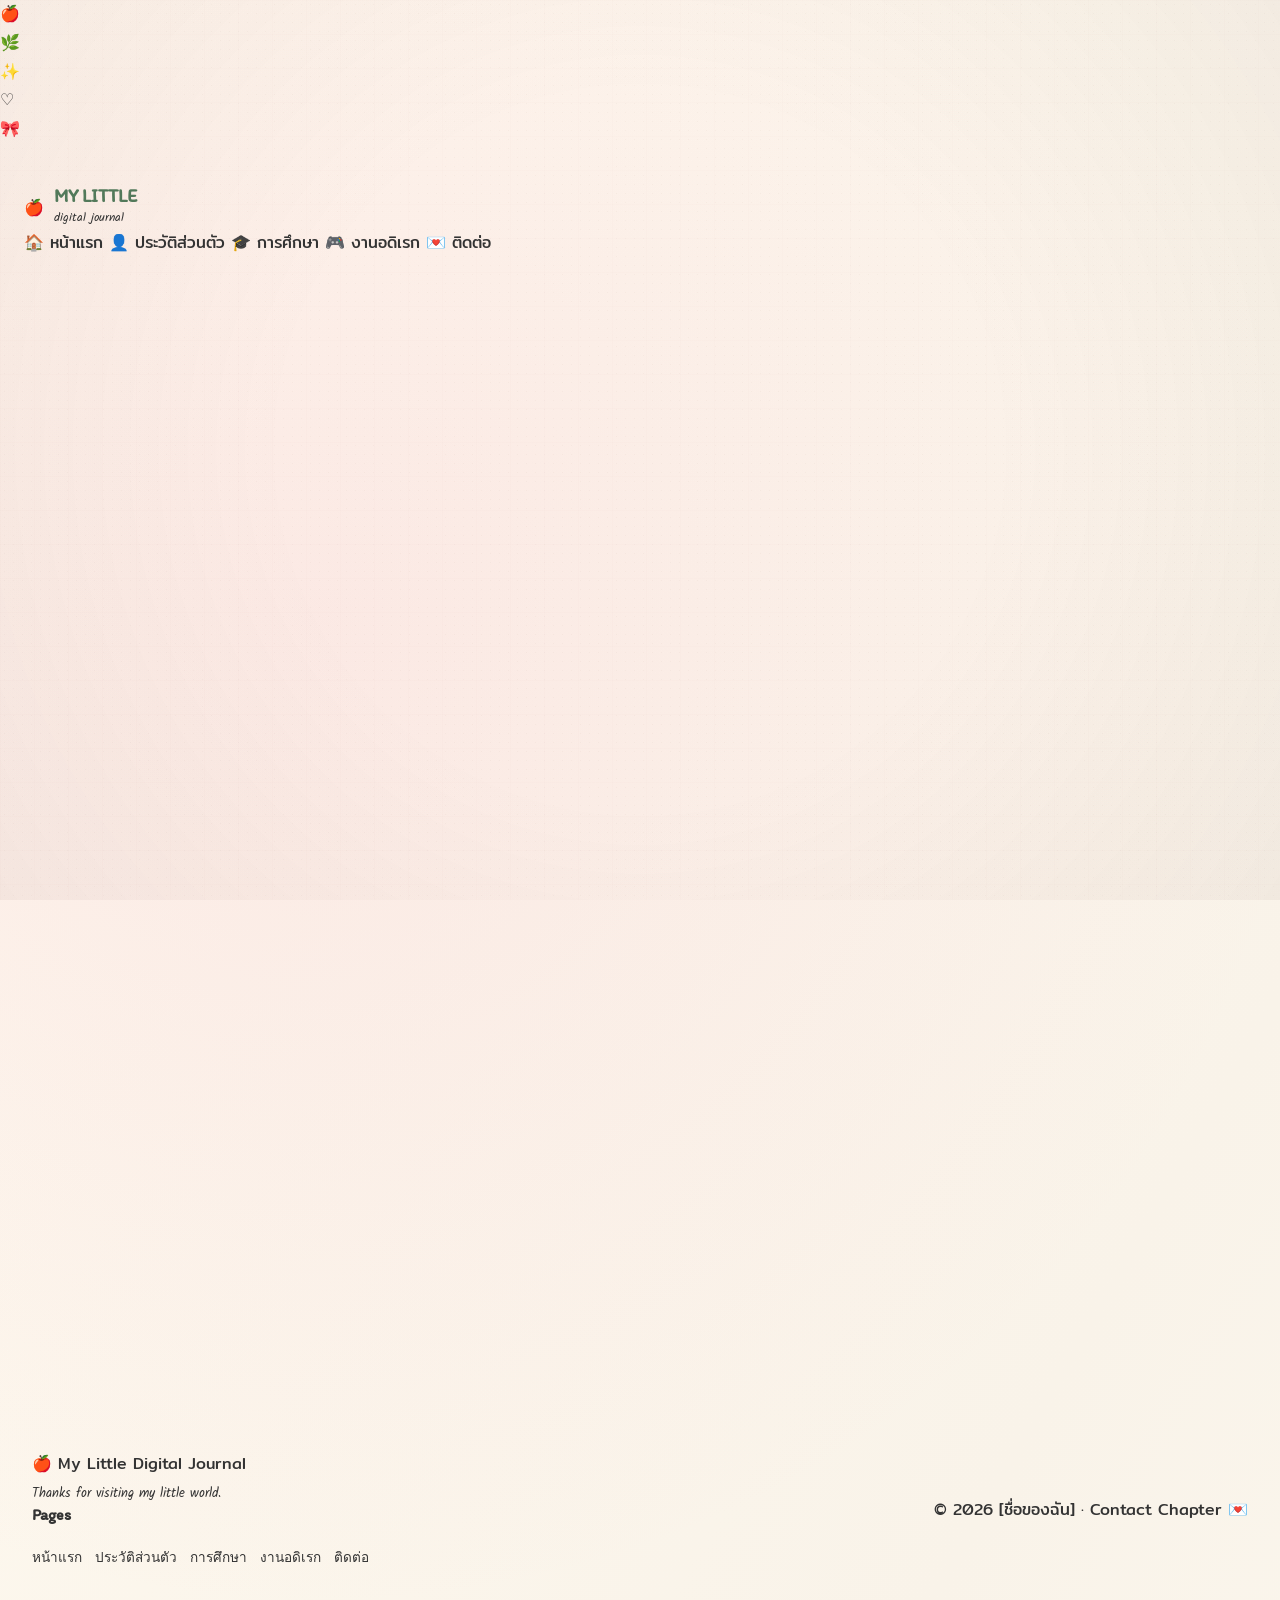
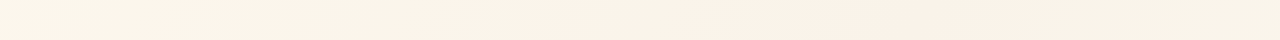
==== commit 453de104: "Update contact.html" ====
--- a/contact.html
+++ b/contact.html
@@ -1,248 +1,368 @@
 <!DOCTYPE html>
 <html lang="th">
+
 <head>
+
     <meta charset="UTF-8">
-    <meta name="viewport" content="width=device-width, initial-scale=1.0">
-    <meta name="description" content="Contact - My Little Digital Journal">
-    <title>💌 Contact — My Little Digital Journal</title>
+
+    <meta name="viewport"
+          content="width=device-width, initial-scale=1.0">
+
+    <title>ติดต่อ | My Little Digital Journal</title>
 
     <link rel="preconnect" href="https://fonts.googleapis.com">
     <link rel="preconnect" href="https://fonts.gstatic.com" crossorigin>
-    <link href="https://fonts.googleapis.com/css2?family=Itim&family=Kalam:wght@400;700&family=Mitr:wght@300;400;500;600&display=swap" rel="stylesheet">
+
+    <link href="https://fonts.googleapis.com/css2?family=Itim&family=Kalam:wght@400;700&family=Mitr:wght@300;400;500;600&display=swap"
+          rel="stylesheet">
 
     <link rel="stylesheet" href="style.css">
+
 </head>
 
-<body data-page="contact">
-
-<div class="background-decoration" aria-hidden="true">
-    <span class="float-deco deco-apple">🍎</span>
-    <span class="float-deco deco-flower">🌸</span>
-    <span class="float-deco deco-leaf">🌿</span>
-    <span class="float-deco deco-sparkle">✨</span>
-    <span class="float-deco deco-heart">♡</span>
-    <span class="float-deco deco-star">⭐</span>
-</div>
-
-<div id="appleCursor" class="apple-cursor" aria-hidden="true">
-    <span class="cursor-leaf">◜</span>
-</div>
-
-<div id="particleLayer" class="particle-layer" aria-hidden="true"></div>
-
-<main class="page-shell">
-
-<header class="site-header paper">
-    <div class="tape tape-top-left"></div>
-    <div class="paperclip">📎</div>
-
-    <a href="index.html" class="brand">
-        <span class="brand-icon">🍎</span>
-        <span>
-            <strong>MY LITTLE</strong>
-            <small>DIGITAL JOURNAL</small>
-        </span>
-    </a>
-
-    <button class="menu-toggle" id="menuToggle"
-            aria-label="เปิดเมนู"
-            aria-expanded="false">☰</button>
-
-    <nav class="main-nav" id="mainNav">
-        <a href="index.html" data-nav="home">หน้าแรก</a>
-        <a href="profile.html" data-nav="profile">ประวัติส่วนตัว</a>
-        <a href="education.html" data-nav="education">การศึกษา</a>
-        <a href="hobby.html" data-nav="hobby">งานอดิเรก</a>
-        <a href="contact.html" data-nav="contact">ติดต่อ</a>
-    </nav>
-
-    <span class="nav-sticker">write to me 💌</span>
-</header>
-
-<section class="page-title paper reveal slide-up">
-    <span class="page-icon">💌</span>
-
-    <div>
-        <span class="eyebrow">page 05 — pen pal</span>
-        <h1>ส่งข้อความถึงฉัน</h1>
-        <p>เหมือนส่งจดหมายเล็ก ๆ ถึงเพื่อนคนหนึ่ง ♡</p>
-    </div>
-
-    <span class="page-doodle">♡ ✉ ✦</span>
-</section>
-
-<section class="contact-layout section-space">
-
-    <!-- =========================
-         ENVELOPE
-    ========================== -->
-    <div class="envelope-area reveal slide-left">
-
-        <div class="envelope" id="envelope">
-
-            <div class="envelope-back"></div>
-
-            <div class="envelope-letter">
-                <span class="letter-sparkle">✦</span>
-
-                <span class="mini-label">A LITTLE LETTER</span>
-
-                <h2>ถึงคนที่แวะเข้ามาอ่าน ♡</h2>
-
-                <!-- ✏️ แก้ข้อความ Contact Message ตรงนี้ -->
+<body>
+
+    <div class="paper-background"></div>
+
+    <div class="floating-decoration decoration-1">🍎</div>
+    <div class="floating-decoration decoration-3">🌿</div>
+    <div class="floating-decoration decoration-4">✨</div>
+    <div class="floating-decoration decoration-5">♡</div>
+    <div class="floating-decoration decoration-7">🎀</div>
+
+
+    <header class="site-header">
+
+        <nav class="navbar container">
+
+            <a href="index.html" class="brand">
+
+                <span class="brand-apple">🍎</span>
+
+                <span class="brand-text">
+                    <strong>MY LITTLE</strong>
+                    <small>digital journal</small>
+                </span>
+
+            </a>
+
+            <button class="menu-toggle"
+                    aria-label="เปิดเมนู"
+                    aria-expanded="false">
+
+                <span></span>
+                <span></span>
+                <span></span>
+
+            </button>
+
+            <div class="nav-menu">
+
+                <a href="index.html" class="nav-link">
+                    🏠 หน้าแรก
+                </a>
+
+                <a href="profile.html" class="nav-link">
+                    👤 ประวัติส่วนตัว
+                </a>
+
+                <a href="education.html" class="nav-link">
+                    🎓 การศึกษา
+                </a>
+
+                <a href="hobby.html" class="nav-link">
+                    🎮 งานอดิเรก
+                </a>
+
+                <a href="contact.html" class="nav-link active">
+                    💌 ติดต่อ
+                </a>
+
+            </div>
+
+        </nav>
+
+    </header>
+
+
+    <main>
+
+        <section class="page-hero section">
+
+            <div class="container">
+
+                <div class="page-title reveal">
+
+                    <span class="mini-label">
+                        💌 PAGE 04 · CONTACT
+                    </span>
+
+                    <h1>
+                        มาทักทายกัน! ♡
+                    </h1>
+
+                    <p class="handwriting">
+                        Let's keep in touch!
+                    </p>
+
+                </div>
+
+            </div>
+
+        </section>
+
+
+        <section class="section">
+
+            <div class="container contact-layout">
+
+                <!-- CONTACT INTRO -->
+
+                <div class="contact-intro reveal slide-left">
+
+                    <span class="section-kicker">
+                        ✉️ SEND ME A LITTLE NOTE
+                    </span>
+
+                    <h2>
+                        อยากพูดคุยกับฉัน?
+                    </h2>
+
+                    <p>
+                        หากต้องการติดต่อ พูดคุย
+                        หรืออยากรู้จักกันมากขึ้น
+                        สามารถเลือกช่องทางด้านล่างได้เลย
+                    </p>
+
+
+                    <div class="contact-note rotate-left">
+
+                        <span>🍎</span>
+
+                        <p class="handwriting">
+                            “Every hello can become
+                            a new story.”
+                        </p>
+
+                    </div>
+
+                </div>
+
+
+                <!-- CONTACT CARDS -->
+
+                <div class="contact-cards reveal slide-right">
+
+                    <a href="mailto:your@email.com"
+                       class="contact-card">
+
+                        <div class="contact-card-icon">
+                            📧
+                        </div>
+
+                        <div>
+                            <small>Email</small>
+                            <h3>
+                                your@email.com
+                            </h3>
+                            <span>
+                                ส่งอีเมล →
+                            </span>
+                        </div>
+
+                    </a>
+
+
+                    <a href="#"
+                       class="contact-card">
+
+                        <div class="contact-card-icon">
+                            📷
+                        </div>
+
+                        <div>
+                            <small>Instagram</small>
+                            <h3>
+                                @[username]
+                            </h3>
+                            <span>
+                                Instagram →
+                            </span>
+                        </div>
+
+                    </a>
+
+
+                    <a href="#"
+                       class="contact-card">
+
+                        <div class="contact-card-icon">
+                            💙
+                        </div>
+
+                        <div>
+                            <small>Facebook</small>
+                            <h3>
+                                [ชื่อ Facebook]
+                            </h3>
+                            <span>
+                                Facebook →
+                            </span>
+                        </div>
+
+                    </a>
+
+
+                    <div class="contact-card static-card">
+
+                        <div class="contact-card-icon">
+                            🌐
+                        </div>
+
+                        <div>
+                            <small>Website</small>
+                            <h3>
+                                My Digital Journal
+                            </h3>
+                            <span>
+                                Student Portfolio
+                            </span>
+                        </div>
+
+                    </div>
+
+                </div>
+
+            </div>
+
+        </section>
+
+
+        <!-- SOCIAL STICKER BOARD -->
+
+        <section class="section">
+
+            <div class="container">
+
+                <div class="contact-board reveal scale-in">
+
+                    <div class="board-tape"></div>
+
+                    <span class="section-kicker">
+                        🎀 CONTACT BOARD
+                    </span>
+
+                    <h2>
+                        Find me around the internet ♡
+                    </h2>
+
+                    <p class="handwriting">
+                        [ใส่ Social Media ของคุณที่นี่]
+                    </p>
+
+                    <div class="social-row">
+
+                        <a href="#"
+                           class="social-sticker instagram">
+                            📷
+                            <span>Instagram</span>
+                        </a>
+
+                        <a href="#"
+                           class="social-sticker facebook">
+                            💙
+                            <span>Facebook</span>
+                        </a>
+
+                        <a href="mailto:your@email.com"
+                           class="social-sticker email">
+                            📧
+                            <span>Email</span>
+                        </a>
+
+                    </div>
+
+                </div>
+
+            </div>
+
+        </section>
+
+
+        <!-- END -->
+
+        <section class="section">
+
+            <div class="container">
+
+                <div class="goodbye-paper reveal rotate-right">
+
+                    <div class="goodbye-flower">
+                        🌸
+                    </div>
+
+                    <h2>
+                        ขอบคุณที่แวะมาเยี่ยมชม! 🍎
+                    </h2>
+
+                    <p>
+                        หวังว่าคุณจะสนุกกับการเปิดอ่าน
+                        Digital Journal เล่มนี้
+                    </p>
+
+                    <p class="handwriting">
+                        See you again soon ♡
+                    </p>
+
+                </div>
+
+            </div>
+
+        </section>
+
+    </main>
+
+
+    <footer class="site-footer">
+
+        <div class="container footer-grid">
+
+            <div>
+
+                <div class="footer-brand">
+                    🍎 My Little Digital Journal
+                </div>
+
                 <p>
-                    ขอบคุณที่แวะเข้ามาเยี่ยมชม
-                    Digital Journal เล็ก ๆ ของฉัน
-                    หวังว่าคุณจะสนุกกับการเปิดดู
-                    เรื่องราวในแต่ละหน้านะ!
+                    Thanks for visiting my little world.
                 </p>
 
-                <span class="handwritten">
-                    from YOUR NAME 🍎
-                </span>
-            </div>
-
-            <div class="envelope-flap"></div>
-
-            <div class="envelope-front">
-                <div class="stamp-large">🍎</div>
-                <span>FOR YOU ♡</span>
+            </div>
+
+            <div>
+
+                <h4>Pages</h4>
+
+                <div class="footer-links">
+                    <a href="index.html">หน้าแรก</a>
+                    <a href="profile.html">ประวัติส่วนตัว</a>
+                    <a href="education.html">การศึกษา</a>
+                    <a href="hobby.html">งานอดิเรก</a>
+                    <a href="contact.html">ติดต่อ</a>
+                </div>
+
             </div>
 
         </div>
 
-        <p class="envelope-hint">
-            💌 แตะ / วางเมาส์บนซองจดหมาย
-        </p>
-
-    </div>
-
-    <!-- =========================
-         CONTACT INFO
-    ========================== -->
-    <div class="contact-info">
-
-        <div class="contact-intro paper pink-paper reveal slide-right">
-            <span class="mini-label">LET'S CONNECT</span>
-
-            <h2>มาทักทายกันได้นะ! 🌷</h2>
-
-            <p>
-                หากต้องการติดต่อหรืออยากพูดคุย
-                สามารถเลือกช่องทางด้านล่างได้เลย
-            </p>
+        <div class="footer-bottom">
+            © 2026 [ชื่อของฉัน] · Contact Chapter 💌
         </div>
 
-        <div class="social-stack">
-
-            <a href="#" class="social-card paper reveal slide-right delay-1"
-               data-placeholder-link="true">
-                <span class="social-icon">📸</span>
-                <span>
-                    <small>INSTAGRAM</small>
-
-                    <!-- ✏️ แก้ Link Social Media ตรงนี้ -->
-                    <strong>YOUR INSTAGRAM</strong>
-                </span>
-                <b>↗</b>
-            </a>
-
-            <a href="#" class="social-card paper reveal slide-right delay-2"
-               data-placeholder-link="true">
-                <span class="social-icon">💙</span>
-                <span>
-                    <small>FACEBOOK</small>
-
-                    <!-- ✏️ แก้ Link Social Media ตรงนี้ -->
-                    <strong>YOUR FACEBOOK</strong>
-                </span>
-                <b>↗</b>
-            </a>
-
-            <a href="#" class="social-card paper reveal slide-right delay-3"
-               data-placeholder-link="true">
-                <span class="social-icon">✉️</span>
-                <span>
-                    <small>EMAIL</small>
-
-                    <!-- ✏️ แก้ Email ตรงนี้ -->
-                    <strong>YOUR EMAIL</strong>
-                </span>
-                <b>↗</b>
-            </a>
-
-            <a href="#" class="social-card paper reveal slide-right delay-4"
-               data-placeholder-link="true">
-                <span class="social-icon">🌐</span>
-                <span>
-                    <small>OTHER</small>
-
-                    <!-- ✏️ แก้ช่องทางอื่น ๆ ตรงนี้ -->
-                    <strong>YOUR WEBSITE</strong>
-                </span>
-                <b>↗</b>
-            </a>
-
-        </div>
-
-    </div>
-</section>
-
-<section class="contact-note paper green-paper reveal scale-in">
-    <span class="contact-note-icon">📮</span>
-
-    <div>
-        <span class="eyebrow">one last note</span>
-        <h2>“ขอบคุณที่เปิด Journal ของฉันจนถึงหน้าสุดท้าย”</h2>
-        <p class="handwritten">
-            see you on another page! 🍎✨
-        </p>
-    </div>
-
-    <div class="postcard-stamp">POST<br>♡<br>2026</div>
-</section>
-
-<footer class="site-footer paper">
-    <div>
-        <strong>🍎 MY LITTLE DIGITAL JOURNAL</strong>
-        <p>My little story, one page at a time. ♡</p>
-    </div>
-
-    <div class="footer-links">
-        <a href="index.html">Home</a>
-        <a href="profile.html">Profile</a>
-        <a href="education.html">Education</a>
-        <a href="hobby.html">Hobby</a>
-        <a href="contact.html">Contact</a>
-    </div>
-
-    <div class="footer-stamp">MADE WITH ♡</div>
-</footer>
-
-</main>
-
-<div class="music-player paper" id="musicPlayer">
-    <div class="music-cd" id="musicCd">💿</div>
-
-    <div class="music-info">
-        <strong>my little soundtrack 🎵</strong>
-        <span id="musicStatus">Paused</span>
-    </div>
-
-    <button id="playMusic" class="music-control" aria-label="เล่นเพลง">▶</button>
-    <button id="pauseMusic" class="music-control" aria-label="หยุดเพลง">❚❚</button>
-
-    <label class="volume-wrap">
-        🔊
-        <input type="range" id="volumeControl"
-               min="0" max="1" step="0.05" value="0.5">
-    </label>
-
-    <audio id="backgroundMusic" loop preload="metadata">
-        <source src="music/music.mp3" type="audio/mpeg">
-    </audio>
-</div>
-
-<script src="script.js"></script>
+    </footer>
+
+
+    <script src="script.js"></script>
+
 </body>
 </html>
--- a/style.css
+++ b/style.css
@@ -1,43 +1,44 @@
-@import url('https://fonts.googleapis.com/css2?family=Itim&family=Kalam:wght@400;700&family=Mitr:wght@300;400;500;600&display=swap');
-
+/* =========================================================
+   MY LITTLE DIGITAL JOURNAL
+   JOURNAL × SCRAPBOOK × CUTE × INTERACTIVE
+========================================================= */
 
 /* =========================================================
    ROOT
 ========================================================= */
 
 :root {
-
     --paper: #fffdf5;
     --cream: #f3e7d3;
-
     --pink: #f4a6b8;
     --coral: #f27d72;
     --mustard: #f6c945;
     --sage: #9bbf9a;
     --sky: #8ec9e8;
     --lavender: #b9a7d9;
-
     --brown: #795548;
     --ink: #333333;
     --white: #ffffff;
 
-    --shadow:
-        5px 7px 0 rgba(121, 85, 72, 0.13);
-
-    --soft-shadow:
-        0 15px 35px rgba(121, 85, 72, 0.13);
-
-    --radius: 18px;
-}
-
+    --green-dark: #52795a;
+    --green-soft: #e7f0df;
+    --pink-soft: #fae4e9;
+    --blue-soft: #e1f0f7;
+    --yellow-soft: #fff3c7;
+    --lavender-soft: #eee8f7;
+
+    --shadow: 0 15px 30px rgba(121, 85, 72, 0.13);
+    --shadow-small: 0 8px 18px rgba(121, 85, 72, 0.12);
+
+    --radius: 22px;
+    --ease: cubic-bezier(.2, .8, .2, 1);
+}
 
 /* =========================================================
    RESET
 ========================================================= */
 
 * {
-    margin: 0;
-    padding: 0;
     box-sizing: border-box;
 }
 
@@ -46,45 +47,77 @@
 }
 
 body {
-
+    margin: 0;
     min-height: 100vh;
-
     color: var(--ink);
-
-    font-family: 'Mitr', sans-serif;
-
-    background-color: var(--cream);
+    font-family: "Mitr", sans-serif;
+    line-height: 1.8;
+    overflow-x: hidden;
+
+    background:
+        radial-gradient(circle at 10% 15%, rgba(244,166,184,.18), transparent 22%),
+        radial-gradient(circle at 90% 20%, rgba(142,201,232,.18), transparent 25%),
+        radial-gradient(circle at 30% 90%, rgba(155,191,154,.16), transparent 24%),
+        linear-gradient(
+            120deg,
+            #fffaf0,
+            #f9f3e9,
+            #fffdf5,
+            #f7f1e5
+        );
+
+    background-size: 250% 250%;
+    animation: backgroundMove 22s ease infinite;
+}
+
+body::before {
+    content: "";
+    position: fixed;
+    inset: 0;
+    z-index: -2;
+    pointer-events: none;
+    opacity: .28;
 
     background-image:
-        linear-gradient(
-            rgba(255,255,255,.42) 1px,
-            transparent 1px
-        ),
-        linear-gradient(
-            90deg,
-            rgba(121,85,72,.035) 1px,
-            transparent 1px
-        ),
+        radial-gradient(rgba(121,85,72,.13) .7px, transparent .7px),
+        linear-gradient(rgba(121,85,72,.035) 1px, transparent 1px),
+        linear-gradient(90deg, rgba(121,85,72,.035) 1px, transparent 1px);
+
+    background-size:
+        9px 9px,
+        34px 34px,
+        34px 34px;
+}
+
+body::after {
+    content: "";
+    position: fixed;
+    inset: 0;
+    z-index: -3;
+    pointer-events: none;
+    background:
         radial-gradient(
-            circle at 20% 10%,
-            rgba(244,166,184,.18),
-            transparent 25%
-        ),
-        radial-gradient(
-            circle at 90% 70%,
-            rgba(155,191,154,.18),
-            transparent 28%
+            circle at center,
+            transparent 45%,
+            rgba(121,85,72,.06) 100%
         );
-
-    background-size:
-        26px 26px,
-        26px 26px,
-        auto,
-        auto;
-
-    overflow-x: hidden;
-
-    cursor: default;
+}
+
+/* =========================================================
+   TYPOGRAPHY
+========================================================= */
+
+h1,
+h2,
+h3,
+h4 {
+    margin-top: 0;
+    line-height: 1.3;
+    font-family: "Itim", "Mitr", sans-serif;
+}
+
+p {
+    margin-top: 0;
 }
 
 a {
@@ -92,3158 +125,1977 @@
     text-decoration: none;
 }
 
-img {
-    max-width: 100%;
+button,
+input {
+    font: inherit;
+}
+
+.handwritten {
+    font-family: "Kalam", cursive;
+}
+
+.eyebrow {
+    display: inline-block;
+    margin-bottom: 6px;
+    color: var(--green-dark);
+    font-family: "Kalam", cursive;
+    font-size: .95rem;
+    font-weight: 700;
+    letter-spacing: .04em;
+}
+
+.highlight-green {
+    color: var(--green-dark);
+    position: relative;
+    display: inline-block;
+}
+
+.highlight-green::after {
+    content: "";
+    position: absolute;
+    z-index: -1;
+    left: -4px;
+    right: -4px;
+    bottom: 2px;
+    height: 12px;
+    border-radius: 50%;
+    background: rgba(246,201,69,.45);
+    transform: rotate(-2deg);
+}
+
+/* =========================================================
+   LAYOUT
+========================================================= */
+
+.page-shell {
+    width: min(1180px, calc(100% - 32px));
+    margin: 0 auto;
+    position: relative;
+    z-index: 2;
+}
+
+.section-space {
+    margin-top: 80px;
+}
+
+.paper {
+    position: relative;
+    background:
+        linear-gradient(
+            rgba(255,255,255,.55),
+            rgba(255,255,255,.55)
+        ),
+        var(--paper);
+
+    border: 1px solid rgba(121,85,72,.13);
+    border-radius: var(--radius);
+
+    box-shadow: var(--shadow);
+}
+
+.paper::before {
+    content: "";
+    position: absolute;
+    inset: 8px;
+    border: 1.5px dashed rgba(121,85,72,.13);
+    border-radius: calc(var(--radius) - 8px);
+    pointer-events: none;
+}
+
+/* =========================================================
+   HEADER / NAV
+========================================================= */
+
+.site-header {
+    min-height: 90px;
+    margin-top: 28px;
+    padding: 15px 24px;
+
+    display: flex;
+    align-items: center;
+    gap: 20px;
+
+    position: sticky;
+    top: 16px;
+    z-index: 1000;
+}
+
+.brand {
+    display: flex;
+    align-items: center;
+    gap: 10px;
+    flex-shrink: 0;
+}
+
+.brand-icon {
+    width: 48px;
+    height: 48px;
+
+    display: grid;
+    place-items: center;
+
+    background: var(--pink-soft);
+    border-radius: 50%;
+    font-size: 1.7rem;
+
+    transform: rotate(-7deg);
+    box-shadow: var(--shadow-small);
+}
+
+.brand strong,
+.brand small {
     display: block;
 }
 
-button,
-a {
-    -webkit-tap-highlight-color: transparent;
-}
-
-
-/* =========================================================
-   CUSTOM CLOVER CURSOR
-========================================================= */
-
-body,
-a,
-button {
-    cursor: url("data:image/svg+xml,%3Csvg xmlns='http://www.w3.org/2000/svg' width='32' height='32' viewBox='0 0 32 32'%3E%3Ctext y='25' font-size='23'%3E🍀%3C/text%3E%3C/svg%3E") 4 4, auto;
-}
-
-
-/* =========================================================
-   MOUSE TRAIL
-========================================================= */
-
-.mouse-trail {
-
+.brand strong {
+    font-family: "Itim", sans-serif;
+    font-size: 1.15rem;
+    line-height: 1;
+    color: var(--green-dark);
+}
+
+.brand small {
+    margin-top: 3px;
+    font-family: "Kalam", cursive;
+    font-size: .72rem;
+}
+
+.main-nav {
+    margin-left: auto;
+    display: flex;
+    align-items: center;
+    gap: 5px;
+}
+
+.main-nav a {
+    padding: 9px 13px;
+    border-radius: 13px;
+
+    font-size: .9rem;
+    position: relative;
+
+    transition:
+        transform .25s var(--ease),
+        background .25s ease,
+        color .25s ease;
+}
+
+.main-nav a::after {
+    content: "✦";
+    position: absolute;
+    left: 50%;
+    bottom: -9px;
+    transform: translateX(-50%) scale(0);
+    font-size: .55rem;
+    color: var(--pink);
+    transition: transform .2s ease;
+}
+
+.main-nav a:hover {
+    background: var(--green-soft);
+    color: var(--green-dark);
+    transform: translateY(-2px) rotate(-1deg);
+}
+
+.main-nav a:hover::after,
+.main-nav a.active::after {
+    transform: translateX(-50%) scale(1);
+}
+
+.main-nav a.active {
+    background: var(--yellow-soft);
+    color: var(--brown);
+}
+
+.nav-sticker {
+    padding: 5px 11px;
+    background: var(--pink);
+    color: var(--white);
+
+    font-family: "Kalam", cursive;
+    font-size: .75rem;
+
+    transform: rotate(4deg);
+    box-shadow: var(--shadow-small);
+    border-radius: 4px;
+}
+
+.paperclip {
+    position: absolute;
+    left: 13px;
+    top: -12px;
+    font-size: 1.5rem;
+    transform: rotate(-15deg);
+}
+
+.menu-toggle {
+    display: none;
+    border: 0;
+    background: var(--yellow-soft);
+    border-radius: 13px;
+    padding: 7px 11px;
+    cursor: pointer;
+    font-size: 1.3rem;
+}
+
+/* =========================================================
+   TAPE
+========================================================= */
+
+.tape {
+    position: absolute;
+    width: 90px;
+    height: 25px;
+    background: rgba(246,201,69,.55);
+    opacity: .85;
+    pointer-events: none;
+    z-index: 10;
+}
+
+.tape-top-left {
+    top: -13px;
+    left: 75px;
+    transform: rotate(-4deg);
+}
+
+.tape-top-right {
+    top: -12px;
+    right: 65px;
+    transform: rotate(5deg);
+    background: rgba(142,201,232,.55);
+}
+
+.tape-left {
+    left: -32px;
+    top: 45%;
+    transform: rotate(-90deg);
+}
+
+.tape-right {
+    right: -32px;
+    top: 45%;
+    transform: rotate(90deg);
+}
+
+/* =========================================================
+   BACKGROUND DECORATION
+========================================================= */
+
+.background-decoration {
     position: fixed;
-
+    inset: 0;
+    z-index: 0;
     pointer-events: none;
-
+    overflow: hidden;
+}
+
+.float-deco {
+    position: absolute;
+    opacity: .55;
+    pointer-events: none;
+    user-select: none;
+    animation: floatAround 7s ease-in-out infinite;
+}
+
+.deco-apple {
+    top: 17%;
+    left: 2%;
+    font-size: 2.2rem;
+}
+
+.deco-flower {
+    top: 37%;
+    right: 3%;
+    font-size: 2rem;
+    animation-delay: -2s;
+}
+
+.deco-leaf {
+    bottom: 22%;
+    left: 4%;
+    font-size: 2.4rem;
+    animation-delay: -4s;
+}
+
+.deco-sparkle {
+    top: 11%;
+    right: 15%;
+    font-size: 1.6rem;
+    animation-delay: -1s;
+}
+
+.deco-heart {
+    bottom: 12%;
+    right: 8%;
+    font-size: 2.1rem;
+    animation-delay: -3s;
+}
+
+.deco-star {
+    top: 62%;
+    right: 1%;
+    font-size: 1.7rem;
+    animation-delay: -5s;
+}
+
+/* =========================================================
+   APPLE CURSOR
+========================================================= */
+
+.apple-cursor {
+    position: fixed;
+    width: 25px;
+    height: 25px;
+
+    border-radius: 48% 52% 48% 52%;
+    background: var(--coral);
+
+    pointer-events: none;
     z-index: 9999;
 
-    font-size: 16px;
-
-    transform: translate(-50%, -50%);
-
-    animation: trailPop .8s ease-out forwards;
-}
-
-@keyframes trailPop {
-
-    0% {
-        opacity: 1;
-        transform:
-            translate(-50%, -50%)
-            scale(1)
-            rotate(0deg);
-    }
-
-    100% {
-        opacity: 0;
-        transform:
-            translate(-50%, -80%)
-            scale(.35)
-            rotate(25deg);
-    }
-}
-
-
-/* =========================================================
-   NAVIGATION
-========================================================= */
-
-.site-header {
-
-    position: sticky;
-
-    top: 14px;
-
-    z-index: 500;
-
-    width: min(1180px, calc(100% - 30px));
-
-    margin: 14px auto 0;
-}
-
-.navbar {
+    transform:
+        translate(-4px, -4px)
+        rotate(-10deg);
+
+    box-shadow:
+        0 4px 9px rgba(121,85,72,.2),
+        inset -3px -4px 0 rgba(255,255,255,.15);
+
+    display: none;
+}
+
+.apple-cursor::before {
+    content: "";
+    position: absolute;
+    width: 10px;
+    height: 7px;
+    left: 16px;
+    top: -4px;
+    border-radius: 100% 0;
+    background: var(--sage);
+    transform: rotate(-20deg);
+}
+
+.cursor-leaf {
+    position: absolute;
+    left: 17px;
+    top: -7px;
+    color: var(--green-dark);
+    font-size: .8rem;
+    transform: rotate(25deg);
+}
+
+.cursor-enabled .apple-cursor {
+    display: block;
+}
+
+.cursor-enabled body,
+.cursor-enabled a,
+.cursor-enabled button,
+.cursor-enabled input {
+    cursor: none;
+}
+
+.particle-layer {
+    position: fixed;
+    inset: 0;
+    pointer-events: none;
+    z-index: 9998;
+}
+
+.cursor-particle {
+    position: fixed;
+    pointer-events: none;
+    user-select: none;
+
+    font-size: 13px;
+    animation: particleFade .75s ease-out forwards;
+}
+
+/* =========================================================
+   HERO
+========================================================= */
+
+.hero {
+    min-height: 610px;
+
+    display: grid;
+    grid-template-columns: 1.02fr .98fr;
+    gap: 45px;
+    align-items: center;
+}
+
+.hero-copy {
+    padding: 55px 45px 48px;
+    transform: rotate(-1deg);
+}
+
+.hero-copy h1 {
+    margin: 13px 0 16px;
+    font-size: clamp(3rem, 6vw, 5.3rem);
+    color: var(--brown);
+}
+
+.tiny-apple {
+    font-size: .65em;
+    display: inline-block;
+    transform: rotate(8deg);
+}
+
+.hero-tagline {
+    max-width: 620px;
+    font-size: 1.18rem;
+    font-weight: 500;
+}
+
+.hero-description {
+    color: #665a55;
+    max-width: 600px;
+}
+
+.badge-row {
+    display: flex;
+    flex-wrap: wrap;
+    gap: 10px;
+    margin: 23px 0;
+}
+
+.sticker {
+    display: inline-block;
+    padding: 5px 13px;
+    border-radius: 7px;
+
+    font-family: "Kalam", cursive;
+    font-size: .85rem;
+
+    box-shadow: var(--shadow-small);
+}
+
+.badge-green {
+    background: var(--sage);
+    color: white;
+    transform: rotate(-3deg);
+}
+
+.badge-pink {
+    background: var(--pink);
+    color: white;
+    transform: rotate(3deg);
+}
+
+.badge-yellow {
+    background: var(--mustard);
+    color: var(--brown);
+    transform: rotate(-2deg);
+}
+
+.hero-buttons {
+    display: flex;
+    flex-wrap: wrap;
+    gap: 12px;
+}
+
+.journal-btn {
+    min-height: 48px;
+    padding: 10px 18px;
+
+    display: inline-flex;
+    align-items: center;
+    gap: 13px;
+
+    border-radius: 14px;
+    font-weight: 500;
 
     position: relative;
-
-    min-height: 74px;
-
-    padding: 13px 18px;
-
-    display: flex;
-
-    align-items: center;
-
-    justify-content: space-between;
-
-    gap: 20px;
-
-    background: rgba(255,253,245,.95);
-
-    border:
-        2px solid
-        rgba(121,85,72,.18);
-
-    border-radius: 17px;
-
-    transform: rotate(-.3deg);
-
-    backdrop-filter: blur(8px);
-}
-
-.navbar::before {
-
+    overflow: hidden;
+
+    transition:
+        transform .25s var(--ease),
+        box-shadow .25s ease;
+}
+
+.journal-btn::before {
     content: "";
-
-    position: absolute;
-
-    width: 95px;
-    height: 20px;
-
-    top: -12px;
+    position: absolute;
+    inset: 0;
+    background: linear-gradient(
+        110deg,
+        transparent 20%,
+        rgba(255,255,255,.55) 45%,
+        transparent 70%
+    );
+    transform: translateX(-130%);
+    transition: transform .6s ease;
+}
+
+.journal-btn:hover::before {
+    transform: translateX(130%);
+}
+
+.journal-btn:hover {
+    transform: translateY(-5px) rotate(-1deg) scale(1.02);
+}
+
+.journal-btn:active {
+    transform: translateY(1px) scale(.97);
+}
+
+.primary-btn {
+    color: white;
+    background: var(--green-dark);
+    box-shadow: 0 8px 0 rgba(82,121,90,.2);
+}
+
+.secondary-btn {
+    background: var(--yellow-soft);
+    color: var(--brown);
+    box-shadow: 0 8px 0 rgba(246,201,69,.25);
+}
+
+.hand-note {
+    width: 190px;
+    padding: 12px 15px;
+    margin-top: 28px;
+
+    background: var(--yellow-soft);
+    box-shadow: var(--shadow-small);
+
+    transform: rotate(3deg);
+}
+
+.hand-note span {
+    font-family: "Kalam", cursive;
+    color: var(--brown);
+}
+
+.hand-note p {
+    margin: 3px 0 0;
+    font-family: "Kalam", cursive;
+    font-size: .9rem;
+    line-height: 1.45;
+}
+
+.doodle-home {
+    position: absolute;
+    right: 35px;
+    bottom: 35px;
+    color: var(--pink);
+    font-size: 1.7rem;
+    transform: rotate(-8deg);
+}
+
+/* =========================================================
+   HERO PHOTO
+========================================================= */
+
+.hero-visual {
+    min-height: 540px;
+    display: grid;
+    place-items: center;
+}
+
+.photo-scene {
+    position: relative;
+    width: min(460px, 100%);
+    min-height: 500px;
+}
+
+.main-polaroid {
+    width: 340px;
+    position: absolute;
     left: 50%;
-
+    top: 45px;
+    transform: translateX(-50%) rotate(3deg);
+    z-index: 3;
+}
+
+.polaroid {
+    padding: 13px 13px 25px;
+    background: var(--white);
+    box-shadow: 0 18px 35px rgba(121,85,72,.2);
+    transition:
+        transform .35s var(--ease),
+        box-shadow .35s ease;
+}
+
+.polaroid:hover {
     transform:
         translateX(-50%)
-        rotate(2deg);
-
-    background:
-        rgba(246,201,69,.55);
-
-    opacity: .85;
-}
-
-.paper-shadow {
+        translateY(-10px)
+        rotate(0deg)
+        scale(1.025);
+
+    box-shadow: 0 28px 45px rgba(121,85,72,.23);
+}
+
+.polaroid img {
+    display: block;
+    width: 100%;
+    aspect-ratio: 4 / 5;
+    object-fit: cover;
+    background: var(--cream);
+}
+
+.polaroid-caption {
+    padding-top: 12px;
+    text-align: center;
+}
+
+.polaroid-caption strong,
+.polaroid-caption span {
+    display: block;
+}
+
+.polaroid-caption strong {
+    font-family: "Itim", sans-serif;
+    font-size: 1.15rem;
+}
+
+.polaroid-caption span {
+    font-family: "Kalam", cursive;
+    font-size: .8rem;
+    color: var(--brown);
+}
+
+.photo-tape {
+    position: absolute;
+    width: 105px;
+    height: 28px;
+    background: rgba(246,201,69,.55);
+    left: 50%;
+    top: -14px;
+    transform: translateX(-50%) rotate(-3deg);
+    z-index: 5;
+}
+
+.scene-sticker {
+    position: absolute;
+    z-index: 5;
+    filter: drop-shadow(0 7px 8px rgba(121,85,72,.12));
+    animation: tinyBob 4s ease-in-out infinite;
+}
+
+.sticker-one {
+    left: 12px;
+    top: 75px;
+    font-size: 2.4rem;
+    transform: rotate(-10deg);
+}
+
+.sticker-two {
+    right: 20px;
+    top: 170px;
+    font-size: 2rem;
+    animation-delay: -1s;
+}
+
+.sticker-three {
+    right: 12px;
+    bottom: 90px;
+    font-size: 2rem;
+    animation-delay: -2s;
+}
+
+.mini-note {
+    padding: 14px 17px;
+    box-shadow: var(--shadow-small);
+    position: absolute;
+    z-index: 6;
+}
+
+.note-yellow {
+    background: var(--yellow-soft);
+    right: 0;
+    bottom: 40px;
+    transform: rotate(5deg);
+}
+
+.mini-note span,
+.mini-note strong {
+    display: block;
+}
+
+.mini-note span {
+    font-family: "Kalam", cursive;
+    font-size: .75rem;
+}
+
+.mini-note strong {
+    font-family: "Itim", sans-serif;
+}
+
+.stamp {
+    position: absolute;
+    left: 10px;
+    bottom: 45px;
+
+    width: 80px;
+    height: 80px;
+
+    display: flex;
+    flex-direction: column;
+    align-items: center;
+    justify-content: center;
+
+    border: 3px dashed var(--pink);
+    color: var(--pink);
+    border-radius: 50%;
+
+    transform: rotate(-12deg);
+    font-family: "Kalam", cursive;
+    z-index: 6;
+}
+
+.stamp span {
+    line-height: 1;
+}
+
+.stamp small {
+    font-size: .55rem;
+}
+
+/* =========================================================
+   SECTION HEADINGS
+========================================================= */
+
+.section-heading {
+    display: flex;
+    align-items: center;
+    gap: 18px;
+    margin-bottom: 30px;
+}
+
+.section-number {
+    width: 48px;
+    height: 48px;
+
+    display: grid;
+    place-items: center;
+
+    background: var(--pink-soft);
+    color: var(--green-dark);
+
+    border-radius: 50%;
+    font-family: "Kalam", cursive;
+    font-weight: 700;
+
+    transform: rotate(-7deg);
+}
+
+.section-heading h2 {
+    margin: 0;
+    font-size: clamp(2rem, 4vw, 3rem);
+    color: var(--brown);
+}
+
+/* =========================================================
+   QUICK JOURNAL
+========================================================= */
+
+.journal-grid {
+    display: grid;
+    grid-template-columns: repeat(3, 1fr);
+    gap: 22px;
+}
+
+.note-card {
+    min-height: 270px;
+    padding: 34px 25px 25px;
+
+    transition:
+        transform .3s var(--ease),
+        box-shadow .3s ease;
+}
+
+.note-card:hover {
+    transform: translateY(-8px) rotate(-1deg);
+    box-shadow: 0 25px 40px rgba(121,85,72,.17);
+}
+
+.green-paper {
+    background-color: var(--green-soft);
+}
+
+.pink-paper {
+    background-color: var(--pink-soft);
+}
+
+.yellow-paper {
+    background-color: var(--yellow-soft);
+}
+
+.blue-paper {
+    background-color: var(--blue-soft);
+}
+
+.lavender-paper {
+    background-color: var(--lavender-soft);
+}
+
+.card-icon {
+    display: block;
+    font-size: 2rem;
+    margin-bottom: 7px;
+}
+
+.mini-label {
+    display: inline-block;
+    padding: 2px 9px;
+
+    border: 1px dashed currentColor;
+    border-radius: 5px;
+
+    color: var(--brown);
+    font-family: "Kalam", cursive;
+    font-size: .72rem;
+    font-weight: 700;
+    letter-spacing: .05em;
+}
+
+.note-card h3 {
+    margin: 13px 0 8px;
+    font-size: 1.7rem;
+}
+
+.note-card p {
+    color: #655c58;
+}
+
+.text-link {
+    color: var(--green-dark);
+    font-family: "Kalam", cursive;
+    font-weight: 700;
+    transition: letter-spacing .2s ease;
+}
+
+.text-link:hover {
+    letter-spacing: .04em;
+}
+
+.paperclip-small {
+    position: absolute;
+    right: 16px;
+    top: 10px;
+}
+
+/* =========================================================
+   QUOTE
+========================================================= */
+
+.quote-section,
+.memory-strip,
+.music-note,
+.contact-note {
+    min-height: 180px;
+    padding: 45px 60px;
+
+    display: flex;
+    align-items: center;
+    gap: 30px;
+
+    overflow: hidden;
+}
+
+.quote-mark {
+    font-family: "Itim", sans-serif;
+    font-size: 5rem;
+    color: var(--pink);
+    line-height: 1;
+}
+
+.quote-section h2,
+.memory-strip h2,
+.music-note h2,
+.contact-note h2 {
+    margin-bottom: 8px;
+    color: var(--brown);
+}
+
+.quote-flower {
+    margin-left: auto;
+    font-size: 3rem;
+    transform: rotate(8deg);
+}
+
+/* =========================================================
+   FOOTER
+========================================================= */
+
+.site-footer {
+    margin-top: 90px;
+    margin-bottom: 40px;
+    padding: 28px 32px;
+
+    display: flex;
+    align-items: center;
+    justify-content: space-between;
+    gap: 20px;
+}
+
+.site-footer strong {
+    font-family: "Itim", sans-serif;
+    color: var(--green-dark);
+}
+
+.site-footer p {
+    margin: 3px 0 0;
+    font-family: "Kalam", cursive;
+    font-size: .82rem;
+}
+
+.footer-links {
+    display: flex;
+    flex-wrap: wrap;
+    justify-content: center;
+    gap: 13px;
+    font-family: "Kalam", cursive;
+    font-size: .85rem;
+}
+
+.footer-links a:hover {
+    color: var(--pink);
+}
+
+.footer-stamp {
+    padding: 7px 10px;
+    border: 2px dashed var(--pink);
+    color: var(--pink);
+    font-family: "Kalam", cursive;
+    transform: rotate(-3deg);
+}
+
+/* =========================================================
+   MUSIC PLAYER
+========================================================= */
+
+.music-player {
+    position: fixed;
+    z-index: 1200;
+    right: 20px;
+    bottom: 20px;
+
+    min-width: 310px;
+    max-width: calc(100vw - 30px);
+
+    padding: 10px 13px;
+
+    display: flex;
+    align-items: center;
+    gap: 10px;
+
+    border-radius: 18px;
+}
+
+.music-cd {
+    width: 44px;
+    height: 44px;
+
+    display: grid;
+    place-items: center;
+
+    font-size: 1.8rem;
+    flex-shrink: 0;
+}
+
+.music-cd.playing {
+    animation: spinCD 2s linear infinite;
+}
+
+.music-info {
+    min-width: 0;
+    flex: 1;
+}
+
+.music-info strong,
+.music-info span {
+    display: block;
+}
+
+.music-info strong {
+    font-family: "Itim", sans-serif;
+    font-size: .9rem;
+    white-space: nowrap;
+}
+
+.music-info span {
+    color: var(--brown);
+    font-family: "Kalam", cursive;
+    font-size: .72rem;
+}
+
+.music-control {
+    width: 33px;
+    height: 33px;
+
+    border: 0;
+    border-radius: 50%;
+
+    background: var(--green-soft);
+    color: var(--green-dark);
+
+    cursor: pointer;
+
+    transition:
+        transform .2s ease,
+        background .2s ease;
+}
+
+.music-control:hover {
+    transform: scale(1.1);
+    background: var(--yellow-soft);
+}
+
+.volume-wrap {
+    display: flex;
+    align-items: center;
+    gap: 5px;
+    font-size: .8rem;
+}
+
+.volume-wrap input {
+    width: 65px;
+    accent-color: var(--green-dark);
+}
+
+/* =========================================================
+   PAGE TITLE
+========================================================= */
+
+.page-title {
+    margin-top: 55px;
+    padding: 45px 55px;
+
+    display: flex;
+    align-items: center;
+    gap: 25px;
+
+    overflow: hidden;
+}
+
+.page-icon {
+    width: 80px;
+    height: 80px;
+
+    display: grid;
+    place-items: center;
+
+    border-radius: 50%;
+    background: var(--yellow-soft);
+
+    font-size: 2.5rem;
+    transform: rotate(-8deg);
+    flex-shrink: 0;
+}
+
+.page-title h1 {
+    margin: 3px 0;
+    font-size: clamp(2.3rem, 5vw, 4rem);
+    color: var(--brown);
+}
+
+.page-title p {
+    margin: 0;
+    color: #716762;
+}
+
+.page-doodle {
+    margin-left: auto;
+    color: var(--pink);
+    font-size: 1.5rem;
+    font-family: "Kalam", cursive;
+    transform: rotate(8deg);
+}
+
+/* =========================================================
+   PROFILE
+========================================================= */
+
+.profile-layout {
+    display: grid;
+    grid-template-columns: .8fr 1.2fr;
+    gap: 60px;
+    align-items: center;
+}
+
+.profile-photo-area {
+    min-height: 550px;
+    position: relative;
+}
+
+.profile-polaroid {
+    width: min(350px, 100%);
+    position: absolute;
+    left: 50%;
+    top: 20px;
+    transform: translateX(-50%) rotate(-4deg);
+}
+
+.profile-polaroid:hover {
+    transform: translateX(-50%) translateY(-10px) rotate(0deg);
+}
+
+.profile-note {
+    left: 0;
+    bottom: 45px;
+    transform: rotate(-5deg);
+}
+
+.profile-stamp {
+    position: absolute;
+    right: 5px;
+    bottom: 50px;
+
+    width: 78px;
+    height: 78px;
+
+    display: grid;
+    place-items: center;
+    text-align: center;
+
+    border: 3px dashed var(--pink);
+    border-radius: 50%;
+
+    color: var(--pink);
+    font-family: "Kalam", cursive;
+    line-height: 1.05;
+
+    transform: rotate(9deg);
+}
+
+.info-note {
+    padding: 35px;
+    margin-bottom: 20px;
+}
+
+.note-pin {
+    position: absolute;
+    right: 20px;
+    top: 8px;
+    font-size: 1.5rem;
+}
+
+.info-note h2 {
+    margin-top: 15px;
+    font-size: 2rem;
+    color: var(--brown);
+}
+
+.info-note p {
+    max-width: 680px;
+}
+
+.info-grid {
+    display: grid;
+    grid-template-columns: repeat(2, 1fr);
+    gap: 16px;
+}
+
+.small-info {
+    padding: 20px;
+    display: flex;
+    flex-direction: column;
+    min-height: 130px;
+
+    transition:
+        transform .25s var(--ease),
+        box-shadow .25s ease;
+}
+
+.small-info:hover {
+    transform: translateY(-6px) rotate(1deg);
     box-shadow: var(--shadow);
 }
 
-.brand {
-
-    display: flex;
-
-    align-items: center;
-
-    gap: 8px;
-
-    font-family: 'Itim', cursive;
-
-    font-size: 1.35rem;
-
+.small-info span {
+    font-size: 1.5rem;
+}
+
+.small-info small {
     color: var(--brown);
-
-    white-space: nowrap;
-}
-
-.brand-icon {
-    animation: gentleSpin 5s ease-in-out infinite;
-}
-
-.nav-links {
-
-    display: flex;
-
-    align-items: center;
-
-    justify-content: flex-end;
-
-    gap: 5px;
-
-    flex-wrap: wrap;
-}
-
-.nav-link {
-
-    padding: 9px 12px;
-
-    font-size: .9rem;
-
-    border-radius: 12px;
-
+    font-family: "Kalam", cursive;
+}
+
+.small-info strong {
+    font-family: "Itim", sans-serif;
+    font-size: 1.15rem;
+}
+
+/* =========================================================
+   ABOUT COLLAGE
+========================================================= */
+
+.about-collage {
+    display: grid;
+    grid-template-columns: 1fr 1fr 1fr;
+    gap: 25px;
+    align-items: start;
+}
+
+.scrap-card {
+    padding: 35px 27px;
+    min-height: 290px;
     transition:
-        transform .25s ease,
-        background .25s ease,
-        box-shadow .25s ease;
-}
-
-.nav-link:hover {
-
-    background: var(--pink);
-
-    transform:
-        translateY(-3px)
-        rotate(-2deg);
-
-    box-shadow:
-        3px 4px 0 rgba(121,85,72,.18);
-}
-
-.nav-link.active {
-
-    background: var(--sage);
-
-    color: #fff;
-
-    box-shadow:
-        3px 4px 0 rgba(121,85,72,.17);
-}
-
-
-/* =========================================================
-   FLOATING DECORATIONS
-========================================================= */
-
-.floating-decor {
-
-    position: fixed;
-
-    pointer-events: none;
-
-    z-index: 2;
-
-    font-size: 25px;
-
-    animation:
-        floatAround 5s ease-in-out infinite;
-}
-
-.decor-1 {
-    top: 17%;
-    left: 3%;
-}
-
-.decor-2 {
-    top: 30%;
-    right: 4%;
-    animation-delay: 1s;
-}
-
-.decor-3 {
-    top: 68%;
-    left: 4%;
-    animation-delay: 2s;
-}
-
-.decor-4 {
-    top: 82%;
-    right: 5%;
-    animation-delay: 1.5s;
-}
-
-.decor-5 {
-    top: 50%;
-    right: 2%;
-    animation-delay: 2.5s;
-}
-
-.decor-6 {
-    top: 25%;
-    left: 45%;
-    animation-delay: .7s;
-}
-
-.decor-7 {
-    top: 75%;
-    left: 45%;
-    animation-delay: 2s;
-}
-
-@keyframes floatAround {
-
-    0%,100% {
-        transform:
-            translateY(0)
-            rotate(-5deg);
-    }
-
-    50% {
-        transform:
-            translateY(-14px)
-            rotate(6deg);
-    }
-}
-
-
-/* =========================================================
-   GENERAL
-========================================================= */
-
-main {
+        transform .3s var(--ease),
+        box-shadow .3s ease;
+}
+
+.scrap-card:hover {
+    transform: translateY(-9px) rotate(0deg);
+    box-shadow: var(--shadow);
+}
+
+.rotate-left {
+    transform: rotate(-2deg);
+}
+
+.rotate-right {
+    transform: rotate(2deg);
+}
+
+.scrap-card h3 {
+    margin: 14px 0 8px;
+    font-size: 1.8rem;
+}
+
+/* =========================================================
+   TIMELINE
+========================================================= */
+
+.timeline {
     position: relative;
-    z-index: 3;
-}
-
-.section-space {
-
-    width: min(1120px, calc(100% - 30px));
-
+    max-width: 900px;
     margin: 0 auto;
-
-    padding-top: 85px;
-    padding-bottom: 45px;
-}
-
-.page-main {
-
-    width: min(1120px, calc(100% - 30px));
-
-    margin: auto;
-}
-
-.reveal {
-
-    opacity: 0;
-
-    transform:
-        translateY(35px)
-        rotate(-1deg);
-
-    animation:
-        revealIn 1s cubic-bezier(.2,.8,.2,1)
-        forwards;
-}
-
-.reveal-delay {
-    animation-delay: .18s;
-}
-
-@keyframes revealIn {
-
-    from {
-        opacity: 0;
-        transform:
-            translateY(35px)
-            rotate(-1deg);
-    }
-
-    to {
-        opacity: 1;
-        transform:
-            translateY(0)
-            rotate(0);
-    }
-}
-
-
-/* =========================================================
-   HERO
-========================================================= */
-
-.hero {
-
-    min-height: 720px;
-
-    display: flex;
-
-    flex-direction: column;
-
-    justify-content: center;
-}
-
-.hero-paper {
-
-    position: relative;
-
-    min-height: 600px;
-
-    padding: 65px;
-
-    display: grid;
-
-    grid-template-columns:
-        1.05fr
-        .95fr;
-
-    align-items: center;
-
-    gap: 30px;
-
-    background:
-        linear-gradient(
-            rgba(255,253,245,.97),
-            rgba(255,253,245,.97)
-        );
-
-    border:
-        2px solid
-        rgba(121,85,72,.13);
-
-    box-shadow:
-        8px 10px 0 rgba(121,85,72,.12),
-        0 25px 50px rgba(121,85,72,.08);
-
-    transform: rotate(.25deg);
-
-    overflow: hidden;
-}
-
-.hero-paper::before {
-
+    padding: 10px 0 30px;
+}
+
+.timeline::before {
     content: "";
-
-    position: absolute;
-
-    inset: 17px;
-
-    border:
-        2px dashed
-        rgba(121,85,72,.16);
-
-    pointer-events: none;
-}
-
-.hero-paper::after {
-
-    content: "";
-
-    position: absolute;
-
-    width: 180px;
-    height: 35px;
-
-    top: 20px;
-    right: 120px;
-
-    background:
-        rgba(244,166,184,.45);
-
-    transform:
-        rotate(4deg);
-
-    opacity: .8;
-}
-
-.hero-content {
-
-    position: relative;
-
-    z-index: 3;
-}
-
-.small-label {
-
-    display: inline-block;
-
-    padding: 8px 16px;
-
-    font-family: 'Kalam', cursive;
-
-    font-size: 1rem;
-
-    margin-bottom: 15px;
-}
-
-.sticker {
-
-    border:
-        2px solid
-        rgba(121,85,72,.22);
-
-    box-shadow:
-        4px 5px 0 rgba(121,85,72,.12);
-
-    border-radius: 8px;
-
-    transition:
-        transform .3s ease,
-        box-shadow .3s ease;
-}
-
-.sticker:hover {
-
-    transform:
-        rotate(0deg)
-        translateY(-5px)
-        scale(1.08);
-
-    box-shadow:
-        7px 9px 0 rgba(121,85,72,.16);
-}
-
-.sticker-yellow {
-    background: var(--mustard);
-    transform: rotate(-3deg);
-}
-
-.eyebrow {
-
-    font-family: 'Kalam', cursive;
-
-    color: var(--sage);
-
-    font-size: 1.05rem;
-
-    margin-bottom: 8px;
-}
-
-.hero h1 {
-
-    font-family: 'Itim', cursive;
-
-    font-size:
-        clamp(4rem, 8vw, 7rem);
-
-    line-height: .86;
-
-    color: var(--brown);
-
-    margin-bottom: 20px;
-
-    text-shadow:
-        3px 4px 0 rgba(246,201,69,.3);
-}
-
-.hero h1 span {
-
-    display: block;
-
-    font-size: .5em;
-
-    color: var(--coral);
-
-    margin-top: 15px;
-
-    transform: rotate(-2deg);
-}
-
-.handwritten-line {
-
-    display: inline-block;
-
-    font-family: 'Kalam', cursive;
-
-    font-size: 1.15rem;
-
-    color: var(--brown);
-
-    border-bottom:
-        2px dashed
-        var(--pink);
-
-    margin-bottom: 20px;
-}
-
-.hero-description {
-
-    max-width: 560px;
-
-    font-size: 1.05rem;
-
-    line-height: 1.9;
-
-    color: #5d504b;
-
-    margin-bottom: 25px;
-}
-
-
-/* =========================================================
-   BUTTONS
-========================================================= */
-
-.hero-buttons {
-
-    display: flex;
-
-    flex-wrap: wrap;
-
-    gap: 13px;
-
-    margin-bottom: 25px;
-}
-
-.journal-button {
-
-    display: inline-flex;
-
-    align-items: center;
-
-    gap: 9px;
-
-    padding: 13px 18px;
-
-    border:
-        2px solid
-        rgba(121,85,72,.22);
-
-    border-radius: 13px;
-
-    font-family: 'Itim', cursive;
-
-    font-size: 1.05rem;
-
-    box-shadow:
-        4px 5px 0 rgba(121,85,72,.16);
-
-    transition:
-        transform .25s ease,
-        box-shadow .25s ease;
-}
-
-.journal-button b {
-    transition: transform .25s ease;
-}
-
-.journal-button:hover {
-
-    transform:
-        translateY(-6px)
-        rotate(-1deg);
-
-    box-shadow:
-        7px 9px 0 rgba(121,85,72,.2);
-}
-
-.journal-button:hover b {
-    transform: translate(3px,-3px);
-}
-
-.button-green {
-    background: var(--sage);
-    color: white;
-}
-
-.button-pink {
-    background: var(--pink);
-    color: var(--brown);
-}
-
-.mini-note {
-
-    display: flex;
-
-    align-items: flex-start;
-
-    gap: 10px;
-
-    width: fit-content;
-
-    max-width: 440px;
-
-    padding: 13px 17px;
-
-    background: #fff5aa;
-
-    border:
-        1px solid
-        rgba(121,85,72,.15);
-
-    box-shadow:
-        4px 5px 0 rgba(121,85,72,.12);
-
-    transform: rotate(-1.5deg);
-}
-
-.mini-note strong {
-
-    display: block;
-
-    font-family: 'Kalam', cursive;
-}
-
-.mini-note p {
-
-    font-size: .86rem;
-
-    margin-top: 2px;
-}
-
-
-/* =========================================================
-   HERO VISUAL
-========================================================= */
-
-.hero-visual {
-
-    position: relative;
-
-    min-height: 530px;
-
-    display: flex;
-
-    align-items: center;
-
-    justify-content: center;
-}
-
-.sunburst {
-
-    position: absolute;
-
-    width: 380px;
-    height: 380px;
-
-    border-radius: 50%;
-
-    background:
-        repeating-conic-gradient(
-            from 0deg,
-            rgba(246,201,69,.18) 0deg 10deg,
-            transparent 10deg 20deg
-        );
-
-    animation: spinSlow 25s linear infinite;
-}
-
-@keyframes spinSlow {
-    to {
-        transform: rotate(360deg);
-    }
-}
-
-.polaroid {
-
-    position: relative;
-
-    background: white;
-
-    padding: 15px 15px 28px;
-
-    box-shadow:
-        8px 10px 0 rgba(121,85,72,.15),
-        0 18px 35px rgba(121,85,72,.15);
-
-    border:
-        1px solid
-        rgba(121,85,72,.15);
-
-    transform: rotate(4deg);
-
-    transition:
-        transform .4s ease,
-        box-shadow .4s ease;
-}
-
-.polaroid:hover {
-
-    transform:
-        rotate(0)
-        translateY(-8px)
-        scale(1.03);
-
-    box-shadow:
-        12px 16px 0 rgba(121,85,72,.16),
-        0 25px 40px rgba(121,85,72,.18);
-}
-
-.hero-polaroid {
-
-    width: min(360px, 75%);
-
-    z-index: 4;
-}
-
-.photo-frame {
-
-    overflow: hidden;
-
-    background: var(--cream);
-
-    aspect-ratio: 4 / 5;
-}
-
-.photo-frame img {
-
-    width: 100%;
-    height: 100%;
-
-    object-fit: cover;
-
-    transition: transform .6s ease;
-}
-
-.polaroid:hover img {
-    transform: scale(1.06);
-}
-
-.polaroid-caption {
-
-    display: flex;
-
-    flex-direction: column;
-
-    gap: 3px;
-
-    padding-top: 12px;
-
-    font-family: 'Kalam', cursive;
-
-    text-align: center;
-}
-
-.polaroid-caption strong {
-    font-size: 1.35rem;
-}
-
-.polaroid-caption span {
-    font-size: .9rem;
-}
-
-.tape {
-
-    position: absolute;
-
-    width: 100px;
-    height: 28px;
-
-    background:
-        rgba(246,201,69,.58);
-
-    z-index: 8;
-}
-
-.tape-top {
-
-    top: -14px;
+    position: absolute;
     left: 50%;
-
-    transform:
-        translateX(-50%)
-        rotate(-4deg);
-}
-
-.sticker-cat {
-
-    position: absolute;
-
-    right: 5%;
-
-    bottom: 13%;
-
-    padding: 12px;
-
-    background: var(--pink);
-
-    font-size: 2rem;
-
-    transform: rotate(8deg);
-
-    z-index: 5;
-}
-
-.sticker-heart {
-
-    position: absolute;
-
-    left: 4%;
-
-    top: 14%;
-
-    padding: 10px;
-
-    background: var(--mustard);
-
-    font-size: 1.7rem;
-
-    transform: rotate(-10deg);
-
-    z-index: 5;
-}
-
-.photo-note {
-
-    position: absolute;
-
-    right: 1%;
-
-    bottom: 5%;
-
-    padding: 9px 13px;
-
-    background: var(--sky);
-
-    font-family: 'Kalam', cursive;
-
-    transform: rotate(-5deg);
-
-    box-shadow:
-        4px 5px 0 rgba(121,85,72,.13);
-
-    z-index: 5;
-}
-
-.hero-star {
-
-    position: absolute;
-
-    z-index: 6;
-
-    animation:
-        twinkle 2s ease-in-out infinite;
-}
-
-.star-a {
-    top: 8%;
-    left: 16%;
-}
-
-.star-b {
-    top: 22%;
-    right: 11%;
-    animation-delay: .5s;
-}
-
-.star-c {
-    bottom: 15%;
-    left: 17%;
-    animation-delay: 1s;
-}
-
-@keyframes twinkle {
-
-    0%,100% {
-        transform: scale(1) rotate(0);
-        opacity: .7;
-    }
-
-    50% {
-        transform: scale(1.25) rotate(15deg);
-        opacity: 1;
-    }
-}
-
-.hero-bottom {
-
-    display: flex;
-
-    justify-content: space-between;
-
-    align-items: center;
-
-    margin-top: 20px;
-
-    padding: 0 20px;
-}
-
-.tiny-sticker {
-
-    display: inline-block;
-
-    padding: 6px 11px;
-
-    background: var(--mustard);
-
-    border-radius: 5px;
-
-    font-family: 'Kalam', cursive;
-
-    box-shadow:
-        3px 4px 0 rgba(121,85,72,.1);
-
-    transform: rotate(-2deg);
-}
-
-.rotate-right {
-    transform: rotate(3deg);
-}
-
-.rotate-left {
-    transform: rotate(-3deg);
-}
-
-.rotate-small {
-    transform: rotate(1.5deg);
-}
-
-.page-number {
-
-    font-family: 'Kalam', cursive;
-
-    color: var(--brown);
-}
-
-
-/* =========================================================
-   SECTION HEADING
-========================================================= */
-
-.section-heading {
-
-    text-align: center;
-
-    margin-bottom: 35px;
-}
-
-.section-heading h2 {
-
-    font-family: 'Itim', cursive;
-
-    font-size: clamp(2.3rem, 5vw, 4rem);
-
-    color: var(--brown);
-
-    margin-top: 12px;
-}
-
-.section-heading p {
-
-    color: #71615b;
-
-    margin-top: 5px;
-}
-
-.heading-sticker {
-
-    display: inline-block;
-
-    padding: 8px 15px;
-
-    background: var(--mustard);
-
-    border:
-        2px solid
-        rgba(121,85,72,.16);
-
-    font-family: 'Kalam', cursive;
-
-    box-shadow:
-        4px 4px 0 rgba(121,85,72,.12);
-
-    transform: rotate(-2deg);
-}
-
-.left-heading {
-    text-align: left;
-}
-
-
-/* =========================================================
-   JOURNAL NOTES
-========================================================= */
-
-.journal-grid {
-
-    display: grid;
-
-    grid-template-columns:
-        repeat(3, 1fr);
-
-    gap: 25px;
-}
-
-.note-paper {
-
-    position: relative;
-
-    min-height: 270px;
-
-    padding: 30px;
-
-    border:
-        2px solid
-        rgba(121,85,72,.12);
-
-    box-shadow:
-        6px 8px 0 rgba(121,85,72,.11);
-
-    transition:
-        transform .3s ease,
-        box-shadow .3s ease;
-}
-
-.note-paper:hover {
-
-    transform:
-        translateY(-8px)
-        rotate(0)
-        scale(1.02);
-
-    box-shadow:
-        10px 13px 0 rgba(121,85,72,.14);
-}
-
-.note-pink {
-    background: #ffd6df;
-}
-
-.note-yellow {
-    background: #fff1a8;
-}
-
-.note-blue {
-    background: #cbeeff;
-}
-
-.note-icon {
-
-    display: block;
-
-    font-size: 2.2rem;
-
-    margin-bottom: 10px;
-}
-
-.note-paper h3 {
-
-    font-family: 'Kalam', cursive;
-
-    font-size: 1.65rem;
-
-    color: var(--brown);
-
-    margin-bottom: 10px;
-}
-
-.note-paper p {
-
-    line-height: 1.8;
-
-    color: #5d504b;
-}
-
-.paper-pin {
-
-    position: absolute;
-
-    top: -11px;
-    left: 50%;
-
-    transform: translateX(-50%);
-}
-
-.paper-doodle {
-
-    position: absolute;
-
-    right: 20px;
-    bottom: 15px;
-
-    font-size: 2rem;
-}
-
-
-/* =========================================================
-   MEMORY
-========================================================= */
-
-.memory-section {
-
-    width: min(1120px, calc(100% - 30px));
-
-    margin: 50px auto 0;
-}
-
-.torn-paper {
-
-    position: relative;
-
-    padding: 50px 45px;
-
-    background: var(--paper);
-
-    box-shadow:
-        8px 9px 0 rgba(121,85,72,.12);
-
-    clip-path:
-        polygon(
-            0 1%,
-            4% 0,
-            8% 1%,
-            13% 0,
-            20% 1%,
-            27% 0,
-            35% 1%,
-            43% 0,
-            52% 1%,
-            60% 0,
-            69% 1%,
-            77% 0,
-            86% 1%,
-            94% 0,
-            100% 1%,
-            99% 98%,
-            94% 100%,
-            86% 98%,
-            78% 100%,
-            69% 98%,
-            61% 100%,
-            51% 98%,
-            42% 100%,
-            33% 98%,
-            24% 100%,
-            15% 99%,
-            7% 100%,
-            0 98%
-        );
-}
-
-.memory-strip {
-
-    display: grid;
-
-    grid-template-columns:
-        repeat(4,1fr);
-
-    gap: 15px;
-
-    margin-top: 25px;
-}
-
-.memory-item {
-
-    padding: 25px 15px;
-
-    text-align: center;
-
-    background: #fff;
-
-    border:
-        2px dashed
-        rgba(121,85,72,.16);
-
-    transform: rotate(
-        calc(var(--rotation, 0) * 1deg)
-    );
-
-    transition: transform .3s ease;
-}
-
-.memory-item:hover {
-
-    transform:
-        translateY(-7px)
-        rotate(-2deg);
-}
-
-.memory-item span {
-
-    display: block;
-
-    font-size: 2rem;
-
-    margin-bottom: 8px;
-}
-
-.memory-item strong {
-
-    display: block;
-
-    font-family: 'Itim', cursive;
-
-    font-size: 1.25rem;
-}
-
-.memory-item small {
-
-    color: #776761;
-
-    font-size: .8rem;
-}
-
-
-/* =========================================================
-   QUOTE
-========================================================= */
-
-.quote-section {
-
-    width: min(900px, calc(100% - 30px));
-
-    margin: 50px auto;
-
-}
-
-.quote-paper {
-
-    position: relative;
-
-    padding: 70px 30px;
-
-    text-align: center;
-
-    background:
-        #fff9d9;
-
-    border:
-        2px solid
-        rgba(121,85,72,.12);
-
-    box-shadow:
-        7px 8px 0 rgba(121,85,72,.12);
-
-    transform: rotate(-1deg);
-}
-
-.quote-mark {
-
-    font-family: Georgia, serif;
-
-    font-size: 6rem;
-
-    line-height: .5;
-
-    color: var(--pink);
-}
-
-.quote-text {
-
-    font-family: 'Kalam', cursive;
-
-    font-size: 2rem;
-
-    line-height: 1.4;
-
-    color: var(--brown);
-
-    margin: 25px auto 15px;
-}
-
-.quote-line {
-
-    width: 150px;
-
-    margin: auto;
-
-    border-bottom:
-        3px dotted
-        var(--sage);
-}
-
-.quote-thai {
-
-    display: block;
-
-    margin-top: 15px;
-
-    color: #75665f;
-}
-
-.quote-flower {
-
-    position: absolute;
-
-    top: 15px;
-    left: 25px;
-
-    font-size: 2rem;
-}
-
-.quote-sticker {
-
-    position: absolute;
-
-    right: 25px;
-    bottom: 20px;
-
-    padding: 8px;
-
-    background: var(--sage);
-
-    color: white;
-
-    font-family: 'Kalam', cursive;
-
-    transform: rotate(4deg);
-}
-
-
-/* =========================================================
-   PAGE COVER
-========================================================= */
-
-.page-cover {
-
-    position: relative;
-
-    margin-top: 75px;
-
-    padding: 75px 30px;
-
-    text-align: center;
-
-    background: var(--paper);
-
-    border:
-        2px solid
-        rgba(121,85,72,.14);
-
-    box-shadow:
-        8px 10px 0 rgba(121,85,72,.13);
-
-    transform: rotate(.4deg);
-
-    overflow: hidden;
-}
-
-.page-cover::before {
-
-    content: "";
-
-    position: absolute;
-
-    inset: 17px;
-
-    border:
-        2px dashed
-        rgba(121,85,72,.14);
-}
-
-.page-cover h1 {
-
-    position: relative;
-
-    font-family: 'Itim', cursive;
-
-    font-size:
-        clamp(3rem, 7vw, 5.5rem);
-
-    color: var(--brown);
-
-    margin: 15px 0;
-}
-
-.page-cover p {
-
-    position: relative;
-
-    max-width: 650px;
-
-    margin: auto;
-
-    line-height: 1.8;
-}
-
-.page-cover-sticker {
-
-    position: relative;
-
-    display: inline-block;
-
-    padding: 8px 17px;
-
-    background: var(--pink);
-
-    font-family: 'Kalam', cursive;
-
-    transform: rotate(-3deg);
-
-    box-shadow:
-        4px 5px 0 rgba(121,85,72,.12);
-}
-
-.cover-doodles {
-
-    position: relative;
-
-    margin-top: 25px;
-
-    font-size: 1.5rem;
-
-    letter-spacing: 10px;
-
-    animation: gentleBob 3s ease-in-out infinite;
-}
-
-@keyframes gentleBob {
-
-    0%,100% {
-        transform: translateY(0);
-    }
-
-    50% {
-        transform: translateY(-5px);
-    }
-}
-
-
-/* =========================================================
-   PROFILE
-========================================================= */
-
-.profile-layout {
-
-    display: grid;
-
-    grid-template-columns: .8fr 1.2fr;
-
-    gap: 65px;
-
-    align-items: center;
-}
-
-.profile-photo-area {
-
-    position: relative;
-
-    min-height: 600px;
-
-    display: flex;
-
-    align-items: center;
-
-    justify-content: center;
-}
-
-.big-polaroid {
-
-    width: min(390px, 90%);
-
-    transform: rotate(-4deg);
-}
-
-.big-polaroid:hover {
-    transform: rotate(0) translateY(-8px);
-}
-
-.profile-badge {
-
-    position: absolute;
-
-    left: 2%;
-    bottom: 13%;
-
-    padding: 10px 15px;
-
-    background: var(--sage);
-
-    color: white;
-
-    font-family: 'Kalam', cursive;
-
-    transform: rotate(-7deg);
-
-    box-shadow:
-        4px 5px 0 rgba(121,85,72,.15);
-}
-
-.profile-cat {
-
-    position: absolute;
-
-    right: 2%;
-    top: 12%;
-
-    font-size: 3rem;
-
-    transform: rotate(8deg);
-
-    animation: floatAround 4s ease-in-out infinite;
-}
-
-.tape-photo {
-
-    top: 3%;
-    left: 35%;
-
-    transform:
-        rotate(-5deg);
-}
-
-.sticky-note {
-
-    position: relative;
-
-    padding: 20px;
-
-    margin-bottom: 30px;
-
-    background: #fff1a8;
-
-    box-shadow:
-        5px 7px 0 rgba(121,85,72,.12);
-
-    transform: rotate(3deg);
-}
-
-.sticky-note span {
-
-    font-family: 'Kalam', cursive;
-
-    font-size: 1.3rem;
-}
-
-.sticky-note p {
-
-    margin-top: 8px;
-
-    line-height: 1.7;
-}
-
-.info-paper {
-
-    position: relative;
-
-    padding: 25px;
-
-    background: white;
-
-    border:
-        2px solid
-        rgba(121,85,72,.13);
-
-    box-shadow:
-        7px 8px 0 rgba(121,85,72,.11);
-}
-
-.paper-header {
-
-    display: flex;
-
-    justify-content: space-between;
-
-    gap: 10px;
-
-    padding-bottom: 15px;
-
-    border-bottom:
-        2px dashed
-        rgba(121,85,72,.16);
-
-    font-family: 'Kalam', cursive;
-
-    color: var(--brown);
-}
-
-.info-list {
-    padding-top: 10px;
-}
-
-.info-row {
-
-    display: grid;
-
-    grid-template-columns: 1fr 1fr;
-
-    gap: 20px;
-
-    padding: 13px 0;
-
-    border-bottom:
-        1px dashed
-        rgba(121,85,72,.13);
-}
-
-.info-label {
-    font-weight: 500;
-}
-
-.info-value {
-    color: #6e5e57;
-}
-
-.about-paper {
-
-    position: relative;
-
-    padding: 55px 45px;
-
-    background: var(--paper);
-
-    box-shadow:
-        7px 9px 0 rgba(121,85,72,.11);
-
-    border:
-        2px solid
-        rgba(121,85,72,.12);
-}
-
-.paperclip {
-
-    position: absolute;
-
-    right: 25px;
-    top: -15px;
-
-    font-size: 2rem;
-
-    transform: rotate(15deg);
-}
-
-.about-title {
-
-    text-align: center;
-
-    margin-bottom: 30px;
-}
-
-.label-sticker {
-
-    display: inline-block;
-
-    padding: 7px 14px;
-
-    background: var(--mustard);
-
-    font-family: 'Kalam', cursive;
-
-    transform: rotate(-2deg);
-}
-
-.about-title h2 {
-
-    font-family: 'Itim', cursive;
-
-    font-size: 2.5rem;
-
-    color: var(--brown);
-
-    margin-top: 15px;
-}
-
-.about-content {
-
-    display: grid;
-
-    grid-template-columns:
-        repeat(3,1fr);
-
-    gap: 20px;
-}
-
-.about-note {
-
-    position: relative;
-
-    padding: 25px;
-
-    min-height: 200px;
-
-    background: #fff;
-
-    border:
-        2px dashed
-        rgba(121,85,72,.17);
-
-    transform: rotate(
-        calc(var(--r, 0) * 1deg)
-    );
-
-    transition: transform .3s ease;
-}
-
-.about-note:hover {
-
-    transform:
-        translateY(-7px)
-        rotate(0);
-}
-
-.note-number {
-
-    display: inline-block;
-
-    margin-bottom: 15px;
-
-    padding: 4px 8px;
-
-    background: var(--pink);
-
-    border-radius: 50%;
-}
-
-.about-note h3 {
-
-    font-family: 'Itim', cursive;
-
-    color: var(--brown);
-
-    margin-bottom: 8px;
-}
-
-.about-note p {
-    line-height: 1.8;
-}
-
-.about-sticker {
-
-    position: absolute;
-
-    bottom: 18px;
-    right: 25px;
-
-    font-family: 'Kalam', cursive;
-
-    transform: rotate(-4deg);
-}
-
-.fun-facts {
-
-    display: grid;
-
-    grid-template-columns:
-        repeat(4,1fr);
-
-    gap: 20px;
-}
-
-.fact-ticket {
-
-    padding: 22px;
-
-    background: #fff;
-
-    border:
-        2px dashed
-        rgba(121,85,72,.2);
-
-    text-align: center;
-
-    box-shadow:
-        5px 6px 0 rgba(121,85,72,.1);
-
-    transition: transform .3s ease;
-}
-
-.fact-ticket:hover {
-    transform:
-        translateY(-7px)
-        rotate(0);
-}
-
-.fact-ticket span {
-
-    display: block;
-
-    font-size: 2.4rem;
-
-    margin-bottom: 10px;
-}
-
-.fact-ticket strong {
-
-    display: block;
-
-    font-family: 'Kalam', cursive;
-
-    font-size: 1.2rem;
-}
-
-.fact-ticket small {
-    color: #756760;
-}
-
-
-/* =========================================================
-   EDUCATION
-========================================================= */
-
-.education-section {
-    padding-top: 80px;
-}
-
-.school-paper {
-
-    position: relative;
-
-    padding: 50px;
-
-    background: #fff;
-
-    box-shadow:
-        8px 10px 0 rgba(121,85,72,.11);
-
-    border:
-        2px solid
-        rgba(121,85,72,.13);
-}
-
-.school-paper::before {
-
-    content: "";
-
-    position: absolute;
-
     top: 0;
-    left: 70px;
-
-    width: 2px;
-    height: 100%;
-
-    background:
-        rgba(244,166,184,.25);
-}
-
-.school-header {
-
-    display: flex;
-
-    justify-content: space-between;
-
-    align-items: center;
-
-    margin-bottom: 45px;
-}
-
-.school-header h2 {
-
-    font-family: 'Itim', cursive;
-
-    color: var(--brown);
-
-    font-size: 2.5rem;
-
-    margin-top: 12px;
-}
-
-.school-stamp {
-
-    width: 85px;
-    height: 85px;
-
-    border:
-        3px dashed
-        var(--sage);
-
-    border-radius: 50%;
-
-    display: flex;
-
-    flex-direction: column;
-
-    justify-content: center;
-
-    align-items: center;
-
-    font-size: 1.8rem;
-
-    transform: rotate(8deg);
-
-    color: var(--sage);
-}
-
-.school-stamp small {
-
-    font-family: 'Kalam', cursive;
-
-    font-size: .75rem;
-}
-
-.timeline {
-
-    position: relative;
-
-    display: flex;
-
-    flex-direction: column;
-
-    gap: 50px;
-}
-
-.timeline::before {
-
-    content: "";
-
-    position: absolute;
-
-    left: 20px;
-
-    top: 15px;
-    bottom: 15px;
-
-    width: 5px;
-
+    bottom: 0;
+
+    width: 3px;
     background:
         repeating-linear-gradient(
             to bottom,
-            var(--sage) 0 10px,
-            transparent 10px 18px
+            var(--sage) 0 9px,
+            transparent 9px 18px
         );
+
+    transform: translateX(-50%);
 }
 
 .timeline-item {
-
+    width: 50%;
     position: relative;
+    padding: 20px 45px;
+}
+
+.timeline-item:nth-child(odd) {
+    left: 0;
+}
+
+.timeline-item:nth-child(even) {
+    left: 50%;
+}
+
+.timeline-dot {
+    position: absolute;
+    top: 35px;
+
+    width: 48px;
+    height: 48px;
 
     display: grid;
-
-    grid-template-columns: 50px 1fr;
-
-    gap: 30px;
-
-    align-items: start;
-}
-
-.timeline-dot {
-
+    place-items: center;
+
+    background: var(--paper);
+    border: 3px solid var(--sage);
+    border-radius: 50%;
+
+    box-shadow: var(--shadow-small);
+    z-index: 3;
+}
+
+.timeline-item:nth-child(odd) .timeline-dot {
+    right: -24px;
+}
+
+.timeline-item:nth-child(even) .timeline-dot {
+    left: -24px;
+}
+
+.timeline-card {
+    padding: 30px;
+    min-height: 240px;
+    transition:
+        transform .3s var(--ease),
+        box-shadow .3s ease;
+}
+
+.timeline-card:hover {
+    transform: translateY(-7px) rotate(-1deg);
+    box-shadow: var(--shadow);
+}
+
+.timeline-year {
+    position: absolute;
+    right: 20px;
+    top: 10px;
+
+    font-family: "Kalam", cursive;
+    color: var(--pink);
+    font-size: 1.2rem;
+}
+
+.timeline-card h3 {
+    margin: 12px 0 4px;
+    font-size: 1.8rem;
+}
+
+.timeline-school {
+    font-family: "Kalam", cursive;
+    color: var(--green-dark);
+}
+
+.timeline-sticker {
+    display: inline-block;
+    margin-top: 10px;
+    padding: 4px 9px;
+
+    background: var(--white);
+    border: 1px dashed var(--pink);
+    border-radius: 5px;
+
+    font-family: "Kalam", cursive;
+    font-size: .75rem;
+    transform: rotate(-2deg);
+}
+
+.timeline-card.current {
+    box-shadow:
+        var(--shadow),
+        0 0 0 5px rgba(155,191,154,.18);
+}
+
+/* =========================================================
+   ACHIEVEMENTS
+========================================================= */
+
+.achievement-grid {
+    display: grid;
+    grid-template-columns: repeat(4, 1fr);
+    gap: 18px;
+}
+
+.achievement {
+    min-height: 270px;
+    padding: 27px 20px;
+
+    transition:
+        transform .3s var(--ease),
+        box-shadow .3s ease;
+}
+
+.achievement:hover {
+    transform: translateY(-7px) rotate(-1deg);
+    box-shadow: var(--shadow);
+}
+
+.achievement-icon {
+    display: block;
+    font-size: 2.3rem;
+    margin-bottom: 8px;
+}
+
+.achievement h3 {
+    margin: 10px 0 6px;
+    font-size: 1.55rem;
+}
+
+.placeholder-label {
+    display: inline-block;
+    padding: 4px 8px;
+
+    border: 1px dashed var(--brown);
+    border-radius: 5px;
+
+    font-family: "Kalam", cursive;
+    font-size: .7rem;
+}
+
+/* =========================================================
+   HOBBY
+========================================================= */
+
+.hobby-collage {
+    display: grid;
+    grid-template-columns: 1.25fr 1fr 1fr;
+    grid-auto-rows: minmax(250px, auto);
+    gap: 22px;
+}
+
+.hobby-card {
+    padding: 15px;
+    overflow: hidden;
+
+    transition:
+        transform .35s var(--ease),
+        box-shadow .35s ease;
+}
+
+.hobby-card:hover {
+    transform: translateY(-8px) rotate(-1deg);
+    box-shadow: 0 28px 45px rgba(121,85,72,.18);
+}
+
+.hobby-card.large {
+    grid-row: span 2;
+}
+
+.hobby-photo {
+    width: 100%;
+    min-height: 145px;
+
+    display: grid;
+    place-items: center;
+
+    border-radius: 14px;
+    overflow: hidden;
+
+    background: rgba(255,255,255,.55);
+    font-size: 5rem;
+}
+
+.hobby-content {
+    padding: 18px 7px 8px;
+}
+
+.hobby-content h3 {
+    margin: 10px 0 6px;
+    font-size: 1.7rem;
+}
+
+.hobby-content p {
+    color: #665d58;
+}
+
+.mini-sticker {
+    background: var(--pink);
+    color: white;
+    transform: rotate(-2deg);
+}
+
+/* =========================================================
+   GALLERY
+========================================================= */
+
+.gallery-board {
+    min-height: 500px;
     position: relative;
-
-    z-index: 2;
-
-    width: 43px;
-    height: 43px;
-
+    padding: 20px;
+
+    background:
+        linear-gradient(
+            rgba(255,255,255,.5),
+            rgba(255,255,255,.5)
+        ),
+        var(--cream);
+
+    border-radius: 25px;
+    border: 2px dashed rgba(121,85,72,.15);
+}
+
+.gallery-polaroid {
+    position: absolute;
+    width: 310px;
+
+    padding: 12px 12px 25px;
+
+    background: white;
+    box-shadow: 0 18px 35px rgba(121,85,72,.18);
+
+    transition:
+        transform .3s var(--ease),
+        box-shadow .3s ease;
+}
+
+.gallery-polaroid:hover {
+    z-index: 5;
+    transform: translateY(-10px) rotate(0deg) scale(1.03);
+    box-shadow: 0 28px 45px rgba(121,85,72,.24);
+}
+
+.gallery-polaroid img {
+    width: 100%;
+    aspect-ratio: 4 / 3;
+    display: block;
+    object-fit: cover;
+}
+
+.polaroid-angle-left {
+    left: 15%;
+    top: 65px;
+    transform: rotate(-6deg);
+}
+
+.polaroid-angle-right {
+    right: 13%;
+    top: 110px;
+    transform: rotate(7deg);
+}
+
+.gallery-caption {
+    padding-top: 12px;
+    text-align: center;
+}
+
+.gallery-caption strong,
+.gallery-caption span {
+    display: block;
+}
+
+.gallery-caption strong {
+    font-family: "Itim", sans-serif;
+}
+
+.gallery-caption span {
+    font-family: "Kalam", cursive;
+    font-size: .75rem;
+}
+
+.gallery-note {
+    position: absolute;
+    left: 50%;
+    bottom: 30px;
+
+    width: 245px;
+    padding: 17px;
+
+    transform: translateX(-50%) rotate(-2deg);
+}
+
+.gallery-note p {
+    font-family: "Kalam", cursive;
+    margin: 8px 0;
+}
+
+/* =========================================================
+   MUSIC NOTE
+========================================================= */
+
+.music-note {
+    background: var(--lavender-soft);
+}
+
+.note-icon {
+    width: 70px;
+    height: 70px;
+    display: grid;
+    place-items: center;
+
+    background: white;
+    border-radius: 50%;
+    font-size: 2rem;
+}
+
+.music-note-sticker {
+    margin-left: auto;
+    font-family: "Kalam", cursive;
+    font-size: 2rem;
+    color: var(--pink);
+}
+
+/* =========================================================
+   CONTACT
+========================================================= */
+
+.contact-layout {
+    display: grid;
+    grid-template-columns: 1fr 1fr;
+    gap: 65px;
+    align-items: center;
+}
+
+.envelope-area {
+    min-height: 500px;
     display: flex;
-
+    flex-direction: column;
     align-items: center;
     justify-content: center;
-
-    background: var(--pink);
-
-    border-radius: 50%;
-
-    border:
-        3px solid white;
-
-    box-shadow:
-        0 0 0 3px rgba(121,85,72,.1);
-}
-
-.timeline-dot.current {
-    background: var(--sage);
-}
-
-.timeline-card {
-
+}
+
+.envelope {
+    width: min(430px, 90vw);
+    height: 285px;
     position: relative;
 
-    padding: 28px;
-
-    background: #fffdf5;
-
-    border:
-        2px solid
-        rgba(121,85,72,.13);
-
-    box-shadow:
-        6px 7px 0 rgba(121,85,72,.1);
-
-    transition: transform .3s ease;
-}
-
-.timeline-card:hover {
-
-    transform:
-        translateY(-6px)
-        rotate(0);
-}
-
-.timeline-card.current-card {
-
-    background: #e9f4e7;
-
-    border-color:
-        rgba(155,191,154,.6);
-}
-
-.year-tag {
-
-    display: inline-block;
-
-    padding: 5px 10px;
-
-    background: var(--mustard);
-
-    font-family: 'Kalam', cursive;
-
-    font-size: .8rem;
-
-    margin-bottom: 10px;
-}
-
-.timeline-card h3 {
-
-    font-family: 'Itim', cursive;
-
-    font-size: 1.7rem;
-
+    perspective: 1000px;
+    cursor: pointer;
+
+    filter: drop-shadow(0 20px 25px rgba(121,85,72,.18));
+}
+
+.envelope-back {
+    position: absolute;
+    inset: 0;
+    background: #f3c9d2;
+    border-radius: 8px;
+}
+
+.envelope-letter {
+    position: absolute;
+
+    left: 30px;
+    right: 30px;
+    top: 20px;
+
+    height: 230px;
+
+    padding: 25px;
+
+    background: var(--paper);
+    box-shadow: var(--shadow-small);
+
+    z-index: 2;
+
+    transition:
+        transform .55s var(--ease);
+}
+
+.envelope:hover .envelope-letter,
+.envelope.open .envelope-letter {
+    transform: translateY(-90px);
+}
+
+.envelope-letter h2 {
+    margin: 8px 0;
+    font-size: 1.5rem;
     color: var(--brown);
-
-    margin-bottom: 10px;
-}
-
-.timeline-card p {
-
-    line-height: 1.8;
-
-    color: #655650;
-}
-
-.timeline-card .tiny-sticker {
-
-    margin-top: 18px;
-}
-
-.highlight-grid {
+}
+
+.envelope-letter p {
+    font-size: .85rem;
+    line-height: 1.6;
+}
+
+.envelope-flap {
+    position: absolute;
+    left: 0;
+    top: 0;
+
+    width: 0;
+    height: 0;
+
+    border-left: 215px solid transparent;
+    border-right: 215px solid transparent;
+    border-top: 150px solid #eeb6c4;
+
+    transform-origin: top;
+    transition:
+        transform .55s var(--ease);
+
+    z-index: 4;
+}
+
+.envelope:hover .envelope-flap,
+.envelope.open .envelope-flap {
+    transform: rotateX(180deg);
+    z-index: 1;
+}
+
+.envelope-front {
+    position: absolute;
+    inset: auto 0 0;
+
+    height: 170px;
+
+    background: #f5ccd5;
+
+    clip-path: polygon(
+        0 0,
+        50% 62%,
+        100% 0,
+        100% 100%,
+        0 100%
+    );
+
+    z-index: 5;
+
+    display: flex;
+    align-items: flex-end;
+    justify-content: center;
+    padding-bottom: 22px;
+
+    font-family: "Kalam", cursive;
+}
+
+.stamp-large {
+    position: absolute;
+    right: 25px;
+    bottom: 25px;
+
+    width: 52px;
+    height: 52px;
 
     display: grid;
-
-    grid-template-columns:
-        repeat(4,1fr);
-
-    gap: 20px;
-}
-
-.highlight-note {
-
-    padding: 30px 20px;
-
-    min-height: 190px;
-
+    place-items: center;
+
+    border: 2px dashed var(--pink);
+    border-radius: 8px;
+
+    transform: rotate(8deg);
+}
+
+.envelope-hint {
+    margin-top: 28px;
+    font-family: "Kalam", cursive;
+    color: var(--brown);
+}
+
+.contact-intro {
+    padding: 30px;
+    margin-bottom: 20px;
+}
+
+.contact-intro h2 {
+    margin: 12px 0 8px;
+    font-size: 2rem;
+}
+
+.social-stack {
+    display: grid;
+    gap: 14px;
+}
+
+.social-card {
+    padding: 15px 18px;
+
+    display: flex;
+    align-items: center;
+    gap: 15px;
+
+    transition:
+        transform .3s var(--ease),
+        box-shadow .3s ease;
+}
+
+.social-card:hover {
+    transform: translateX(8px) rotate(-1deg);
+    box-shadow: var(--shadow);
+}
+
+.social-icon {
+    width: 48px;
+    height: 48px;
+
+    display: grid;
+    place-items: center;
+
+    border-radius: 14px;
+    background: var(--green-soft);
+
+    font-size: 1.5rem;
+}
+
+.social-card span:nth-child(2) {
+    flex: 1;
+}
+
+.social-card small,
+.social-card strong {
+    display: block;
+}
+
+.social-card small {
+    font-family: "Kalam", cursive;
+    color: var(--brown);
+}
+
+.social-card strong {
+    font-family: "Itim", sans-serif;
+}
+
+.social-card b {
+    color: var(--pink);
+    font-size: 1.2rem;
+}
+
+.contact-note {
+    margin-top: 50px;
+}
+
+.contact-note-icon {
+    font-size: 3rem;
+}
+
+.postcard-stamp {
+    margin-left: auto;
+
+    width: 78px;
+    height: 78px;
+
+    display: grid;
+    place-items: center;
     text-align: center;
 
-    box-shadow:
-        5px 7px 0 rgba(121,85,72,.1);
-
-    transition: transform .3s ease;
-}
-
-.highlight-note:hover {
-
-    transform:
-        translateY(-7px)
-        rotate(0);
-}
-
-.highlight-note span {
-
-    font-size: 2.2rem;
-
-    display: block;
-
-    margin-bottom: 10px;
-}
-
-.highlight-note h3 {
-
-    font-family: 'Itim', cursive;
-
-    font-size: 1.4rem;
-
-    color: var(--brown);
-
-    margin-bottom: 8px;
-}
-
-.green-note {
-    background: #dff0dc;
-}
-
-.pink-note {
-    background: #ffdce4;
-}
-
-.blue-note {
-    background: #d8f1fc;
-}
-
-.yellow-note {
-    background: #fff1ac;
-}
-
-.stationery-section {
-
-    width: min(900px, calc(100% - 30px));
-
-    margin: 60px auto;
-}
-
-.stationery-paper {
-
-    position: relative;
-
-    padding: 55px;
-
-    background:
-        repeating-linear-gradient(
-            to bottom,
-            #fffdf5 0 34px,
-            rgba(142,201,232,.25) 35px
-        );
-
-    box-shadow:
-        7px 8px 0 rgba(121,85,72,.1);
-
-    border:
-        1px solid
-        rgba(121,85,72,.15);
-}
-
-.stationery-paper h2 {
-
-    font-family: 'Itim', cursive;
-
-    font-size: 2.5rem;
-
-    color: var(--brown);
-
-    margin-bottom: 25px;
-}
-
-.stationery-paper p {
-
-    font-family: 'Kalam', cursive;
-
-    font-size: 1.5rem;
-
-    margin-bottom: 30px;
-}
-
-.pencil-decoration {
-
-    position: absolute;
-
-    right: 30px;
-    top: -25px;
-
-    font-size: 3rem;
-
-    transform: rotate(45deg);
-}
-
-.paper-line {
-    height: 25px;
-}
-
-.stationery-sign {
-
-    display: block;
-
-    text-align: right;
-
-    font-family: 'Kalam', cursive;
-}
-
-
-/* =========================================================
-   HOBBY COLLAGE
-========================================================= */
-
-.hobby-collage {
-
-    position: relative;
-
-    min-height: 900px;
-
-    display: grid;
-
-    grid-template-columns:
-        repeat(12,1fr);
-
-    grid-template-rows:
-        repeat(12,65px);
-
-    gap: 15px;
-}
-
-.hobby-polaroid,
-.hobby-note,
-.hobby-ticket,
-.hobby-photo,
-.hobby-sticker-card,
-.hobby-book {
-
-    position: relative;
-
-    transition:
-        transform .35s ease,
-        box-shadow .35s ease;
-
-    box-shadow:
-        7px 8px 0 rgba(121,85,72,.12);
-}
-
-.hobby-polaroid:hover,
-.hobby-note:hover,
-.hobby-ticket:hover,
-.hobby-photo:hover,
-.hobby-sticker-card:hover,
-.hobby-book:hover {
-
-    transform:
-        translateY(-10px)
-        rotate(0)
-        scale(1.025);
-
-    box-shadow:
-        11px 14px 0 rgba(121,85,72,.15);
-}
-
-.hobby-a {
-
-    grid-column: 1 / 5;
-
-    grid-row: 1 / 7;
-
-    padding: 15px;
-
-    background: white;
-
-    transform: rotate(-4deg);
-}
-
-.hobby-image {
-
+    border: 3px dashed var(--pink);
+    color: var(--pink);
+    font-family: "Kalam", cursive;
+    line-height: 1;
+
+    transform: rotate(6deg);
+}
+
+/* =========================================================
+   IMAGE PLACEHOLDER
+========================================================= */
+
+.image-placeholder {
     width: 100%;
-
-    height: 350px;
+    aspect-ratio: 4 / 5;
 
     display: flex;
-
+    flex-direction: column;
     align-items: center;
     justify-content: center;
 
-    font-size: 7rem;
-}
-
-.pink-bg {
-    background: #ffd5df;
-}
-
-.hobby-caption {
-
-    padding: 15px;
-
+    background:
+        linear-gradient(
+            135deg,
+            rgba(155,191,154,.35),
+            rgba(244,166,184,.35)
+        );
+
+    color: var(--brown);
     text-align: center;
-}
-
-.hobby-caption h3 {
-
-    font-family: 'Kalam', cursive;
-
-    font-size: 1.7rem;
-
-    color: var(--brown);
-}
-
-.sticker-mini {
-
-    position: absolute;
-
-    right: -15px;
-    bottom: 50px;
-
-    padding: 8px;
-
-    background: var(--mustard);
-
-    transform: rotate(10deg);
-}
-
-.hobby-b {
-
-    grid-column: 5 / 9;
-
-    grid-row: 1 / 5;
-
-    padding: 30px;
-
-    background: #fff2a8;
-
-    transform: rotate(3deg);
-}
-
-.hobby-note .note-icon {
-
+    padding: 20px;
+}
+
+.image-placeholder .placeholder-emoji {
     font-size: 3rem;
-}
-
-.hobby-note h3,
-.hobby-ticket h3,
-.hobby-photo h3,
-.hobby-sticker-card h3,
-.hobby-book h3 {
-
-    font-family: 'Itim', cursive;
-
-    color: var(--brown);
-
-    font-size: 2rem;
-
-    margin: 10px 0;
-}
-
-.hobby-note p,
-.hobby-ticket p,
-.hobby-photo p,
-.hobby-sticker-card p,
-.hobby-book p {
-
-    line-height: 1.8;
-}
-
-.note-footer {
-
-    position: absolute;
-
-    bottom: 20px;
-
-    font-family: 'Kalam', cursive;
-
-    color: var(--coral);
-}
-
-.hobby-c {
-
-    grid-column: 9 / 13;
-
-    grid-row: 1 / 6;
-
-    padding: 35px 25px;
-
-    background: var(--sage);
-
-    color: #fff;
-
-    transform: rotate(-2deg);
-}
-
-.hobby-c h3 {
-    color: white;
-}
-
-.hobby-c > span {
-
-    font-size: 4rem;
-}
-
-.hobby-c small {
-
-    position: absolute;
-
-    bottom: 20px;
-    left: 25px;
-
-    font-family: 'Kalam', cursive;
-
-    letter-spacing: 2px;
-}
-
-.ticket-hole {
-
-    position: absolute;
-
-    top: 20px;
-    right: 20px;
-
-    width: 15px;
-    height: 15px;
-
-    background: var(--cream);
-
-    border-radius: 50%;
-}
-
-.hobby-d {
-
-    grid-column: 5 / 9;
-
-    grid-row: 5 / 10;
-
-    padding: 25px;
-
-    background: white;
-
-    transform: rotate(-4deg);
-}
-
-.photo-stack {
-
-    display: flex;
-
-    justify-content: center;
-
-    align-items: center;
-
-    min-height: 210px;
-}
-
-.mini-photo {
-
-    width: 120px;
-    height: 150px;
-
-    display: flex;
-
-    align-items: center;
-    justify-content: center;
-
-    background: var(--cream);
-
-    border:
-        7px solid white;
-
-    box-shadow:
-        4px 5px 0 rgba(121,85,72,.12);
-
-    font-size: 2.5rem;
-
-    margin: -10px;
-
-    transform: rotate(
-        calc(var(--r, 0) * 1deg)
-    );
-}
-
-.hobby-d h3,
-.hobby-d p {
-    text-align: center;
-}
-
-.hobby-e {
-
-    grid-column: 1 / 6;
-
-    grid-row: 7 / 12;
-
-    padding: 35px;
-
-    display: flex;
-
-    align-items: center;
-
-    gap: 25px;
-
-    background: #d9effb;
-
-    transform: rotate(2deg);
-}
-
-.giant-sticker {
-
-    font-size: 6rem;
-
-    animation: gentleSpin 4s ease-in-out infinite;
-}
-
-.hobby-f {
-
-    grid-column: 9 / 13;
-
-    grid-row: 6 / 12;
-
-    padding: 35px;
-
-    background: #e8def5;
-
-    transform: rotate(4deg);
-}
-
-.book-tab {
-
-    font-size: 3rem;
-}
-
-.bookmark {
-
-    position: absolute;
-
-    right: 25px;
-    bottom: -10px;
-
-    font-size: 2.5rem;
-}
-
-.favorites {
-
-    display: grid;
-
-    grid-template-columns:
-        repeat(4,1fr);
-
-    gap: 20px;
-}
-
-.favorite-item {
-
-    padding: 25px;
-
-    text-align: center;
-
-    background: #fff;
-
-    border:
-        2px solid
-        rgba(121,85,72,.12);
-
-    box-shadow:
-        5px 6px 0 rgba(121,85,72,.1);
-
-    transition: transform .3s ease;
-}
-
-.favorite-item:hover {
-
-    transform:
-        translateY(-8px)
-        rotate(-2deg);
-}
-
-.favorite-item span {
-
-    display: block;
-
-    font-size: 2.5rem;
-
-    margin-bottom: 10px;
-}
-
-.favorite-item strong {
-
-    display: block;
-
-    font-family: 'Itim', cursive;
-
-    font-size: 1.3rem;
-
-    color: var(--brown);
-}
-
-.favorite-item small {
-
-    color: #75655e;
-}
-
-.hobby-message {
-
-    width: min(850px, calc(100% - 30px));
-
-    margin: 60px auto;
-}
-
-.message-paper {
-
-    padding: 55px;
-
-    text-align: center;
-
-    background: #fff0b0;
-
-    box-shadow:
-        7px 8px 0 rgba(121,85,72,.1);
-
-    transform: rotate(-1deg);
-}
-
-.message-paper > span {
-
-    font-size: 2rem;
-}
-
-.message-paper h2 {
-
-    font-family: 'Kalam', cursive;
-
-    font-size: 2rem;
-
-    color: var(--brown);
-
-    margin: 20px 0;
-}
-
-.message-paper p {
-    line-height: 1.8;
-}
-
-
-/* =========================================================
-   CONTACT
-========================================================= */
-
-.letter-section {
-
-    width: min(950px, calc(100% - 30px));
-
-    margin: auto;
-}
-
-.letter-paper {
-
-    position: relative;
-
-    padding: 70px 65px;
-
-    background:
-        #fffdf5;
-
-    border:
-        1px solid
-        rgba(121,85,72,.17);
-
-    box-shadow:
-        8px 10px 0 rgba(121,85,72,.12);
-
-    transform: rotate(.7deg);
-
-    overflow: hidden;
-}
-
-.envelope-decoration {
-
-    position: absolute;
-
-    top: 25px;
-    left: 30px;
-
-    font-size: 3rem;
-
-    transform: rotate(-10deg);
-}
-
-.stamp {
-
-    position: absolute;
-
-    top: 25px;
-    right: 30px;
-
-    width: 70px;
-    height: 80px;
-
-    display: flex;
-
-    flex-direction: column;
-
-    justify-content: center;
-
-    align-items: center;
-
-    border:
-        3px dashed
-        var(--coral);
-
-    color: var(--coral);
-
-    transform: rotate(5deg);
-}
-
-.stamp small {
-
-    font-family: 'Kalam', cursive;
-
-    font-size: .75rem;
-}
-
-.letter-header {
-
-    display: flex;
-
-    justify-content: space-between;
-
-    gap: 20px;
-
-    font-family: 'Kalam', cursive;
-
+    margin-bottom: 8px;
+}
+
+.image-placeholder strong {
+    font-family: "Itim", sans-serif;
     font-size: 1.2rem;
-
-    color: var(--brown);
-
-    padding-bottom: 20px;
-
-    border-bottom:
-        2px dashed
-        rgba(121,85,72,.15);
-}
-
-.letter-content {
-
-    padding-top: 35px;
-
-    font-family: 'Kalam', cursive;
-
-    font-size: 1.15rem;
-
-    line-height: 1.9;
-}
-
-.contact-list {
-
-    display: flex;
-
-    flex-direction: column;
-
-    gap: 15px;
-
-    margin: 30px 0;
-}
-
-.contact-item {
-
-    display: flex;
-
-    align-items: center;
-
-    gap: 15px;
-
-    padding: 16px 18px;
-
-    background: #fff;
-
-    border:
-        2px dashed
-        rgba(121,85,72,.15);
-
-    box-shadow:
-        4px 5px 0 rgba(121,85,72,.08);
-
+}
+
+.image-placeholder span {
+    font-family: "Kalam", cursive;
+    font-size: .8rem;
+}
+
+/* =========================================================
+   REVEAL
+========================================================= */
+
+.reveal {
+    opacity: 0;
+    will-change: transform, opacity;
     transition:
-        transform .3s ease,
-        box-shadow .3s ease;
-}
-
-.contact-item:hover {
-
-    transform:
-        translateX(8px)
-        rotate(-1deg);
-
-    box-shadow:
-        7px 8px 0 rgba(121,85,72,.12);
-}
-
-.contact-item > span {
-
-    font-size: 2rem;
-}
-
-.contact-item div {
-    flex: 1;
-}
-
-.contact-item strong {
-
-    display: block;
-
-    color: var(--brown);
-
-    font-size: 1.2rem;
-}
-
-.contact-item small {
-    color: #77665e;
-}
-
-.contact-item b {
-    font-size: 1.4rem;
-}
-
-.letter-sign {
-
-    text-align: right;
-
-    font-size: 1.2rem;
-}
-
-.letter-decoration {
-
-    position: absolute;
-
-    font-size: 2.5rem;
-
-    opacity: .85;
-}
-
-.flower-one {
-    left: 25px;
-    bottom: 35px;
-}
-
-.flower-two {
-    right: 80px;
-    bottom: 25px;
-}
-
-.heart-one {
-    right: 35px;
-    top: 45%;
-}
-
-.contact-notes {
-
-    display: grid;
-
-    grid-template-columns:
-        repeat(3,1fr);
-
-    gap: 25px;
-}
-
-.contact-note {
-
-    padding: 30px;
-
-    min-height: 210px;
-
-    box-shadow:
-        6px 7px 0 rgba(121,85,72,.11);
-
-    transition: transform .3s ease;
-}
-
-.contact-note:hover {
-
-    transform:
-        translateY(-8px)
-        rotate(0);
-}
-
-.contact-note > span {
-
-    display: block;
-
-    font-size: 2.5rem;
-
-    margin-bottom: 10px;
-}
-
-.contact-note h3 {
-
-    font-family: 'Itim', cursive;
-
-    font-size: 1.7rem;
-
-    color: var(--brown);
-}
-
-.contact-note p {
-
-    margin: 8px 0 18px;
-
-    color: #5e514c;
-}
-
-.contact-note div {
-
-    font-family: 'Kalam', cursive;
-
-    color: var(--brown);
-}
-
-.pink-contact {
-    background: #ffd9e1;
-}
-
-.yellow-contact {
-    background: #fff0aa;
-}
-
-.blue-contact {
-    background: #d9f0fc;
-}
-
-.final-note {
-
-    width: min(800px, calc(100% - 30px));
-
-    margin: 70px auto;
-}
-
-.final-paper {
-
-    position: relative;
-
-    padding: 70px 30px;
-
-    text-align: center;
-
-    background: var(--paper);
-
-    box-shadow:
-        7px 8px 0 rgba(121,85,72,.12);
-
-    border:
-        2px solid
-        rgba(121,85,72,.13);
-
-    transform: rotate(-.7deg);
-}
-
-.final-tape {
-
-    position: absolute;
-
-    width: 120px;
-    height: 28px;
-
-    background: rgba(244,166,184,.55);
-
-    top: -14px;
-    left: 50%;
-
-    transform:
-        translateX(-50%)
-        rotate(3deg);
-}
-
-.big-heart {
-
-    font-size: 4rem;
-
-    display: block;
-
-    animation:
-        heartBeat 1.5s ease-in-out infinite;
-}
-
-@keyframes heartBeat {
-
-    0%,100% {
-        transform: scale(1);
+        opacity .8s var(--ease),
+        transform .8s var(--ease);
+}
+
+.reveal.visible {
+    opacity: 1;
+    transform: none !important;
+}
+
+.slide-up {
+    transform: translateY(35px);
+}
+
+.slide-left {
+    transform: translateX(-40px);
+}
+
+.slide-right {
+    transform: translateX(40px);
+}
+
+.scale-in {
+    transform: scale(.92);
+}
+
+.delay-1 {
+    transition-delay: .08s;
+}
+
+.delay-2 {
+    transition-delay: .16s;
+}
+
+.delay-3 {
+    transition-delay: .24s;
+}
+
+.delay-4 {
+    transition-delay: .32s;
+}
+
+/* =========================================================
+   ANIMATIONS
+========================================================= */
+
+@keyframes backgroundMove {
+    0% {
+        background-position: 0% 50%;
     }
 
     50% {
-        transform: scale(1.15);
-    }
-}
-
-.final-paper h2 {
-
-    font-family: 'Itim', cursive;
-
-    color: var(--brown);
-
-    font-size: 3.5rem;
-
-    margin: 15px 0;
-}
-
-.final-paper p {
-    margin-bottom: 20px;
-}
-
-.final-doodles {
-
-    margin-bottom: 30px;
-
-    font-size: 1.5rem;
-
-    letter-spacing: 8px;
-}
-
-
-/* =========================================================
-   FOOTER
-========================================================= */
-
-.site-footer {
-
-    position: relative;
-
-    z-index: 3;
-
-    width: min(1180px, calc(100% - 30px));
-
-    margin: 70px auto 25px;
-}
-
-.footer-paper {
-
-    position: relative;
-
-    padding: 40px 45px;
-
-    background: #fff;
-
-    box-shadow:
-        7px 8px 0 rgba(121,85,72,.1);
-
-    border:
-        2px solid
-        rgba(121,85,72,.13);
-}
-
-.footer-sticker {
-
-    position: absolute;
-
-    top: -18px;
-    left: 50%;
-
-    transform:
-        translateX(-50%)
-        rotate(-2deg);
-
-    padding: 7px 15px;
-
-    background: var(--pink);
-
-    font-family: 'Kalam', cursive;
-}
-
-.footer-main {
-
-    display: flex;
-
-    justify-content: space-between;
-
-    gap: 30px;
-
-    padding-bottom: 25px;
-
-    border-bottom:
-        2px dashed
-        rgba(121,85,72,.14);
-}
-
-.footer-main h3 {
-
-    font-family: 'Itim', cursive;
-
-    color: var(--brown);
-
-    font-size: 1.5rem;
-}
-
-.footer-main p {
-
-    margin-top: 5px;
-
-    color: #766760;
-}
-
-.footer-links {
-
-    display: flex;
-
-    flex-wrap: wrap;
-
-    justify-content: flex-end;
-
-    gap: 8px 15px;
-}
-
-.footer-links a {
-
-    font-family: 'Kalam', cursive;
-
-    color: var(--brown);
-
-    transition: color .2s ease;
-}
-
-.footer-links a:hover {
-    color: var(--coral);
-}
-
-.footer-bottom {
-
-    display: flex;
-
-    justify-content: space-between;
-
-    gap: 20px;
-
-    padding-top: 18px;
-
-    font-family: 'Kalam', cursive;
-
-    color: #75655e;
-
-    font-size: .9rem;
-}
-
-
-/* =========================================================
-   SMALL ANIMATIONS
-========================================================= */
-
-@keyframes gentleSpin {
-
-    0%,100% {
-        transform: rotate(-5deg);
+        background-position: 100% 50%;
+    }
+
+    100% {
+        background-position: 0% 50%;
+    }
+}
+
+@keyframes floatAround {
+    0%,
+    100% {
+        transform: translate3d(0,0,0) rotate(0deg);
     }
 
     50% {
-        transform: rotate(5deg);
-    }
-}
-
+        transform: translate3d(0,-18px,0) rotate(5deg);
+    }
+}
+
+@keyframes tinyBob {
+    0%,
+    100% {
+        translate: 0 0;
+    }
+
+    50% {
+        translate: 0 -8px;
+    }
+}
+
+@keyframes spinCD {
+    to {
+        transform: rotate(360deg);
+    }
+}
+
+@keyframes particleFade {
+    0% {
+        opacity: .95;
+        transform: translate(0,0) scale(1) rotate(0);
+    }
+
+    100% {
+        opacity: 0;
+        transform: translate(var(--particle-x), var(--particle-y))
+                   scale(.35)
+                   rotate(25deg);
+    }
+}
 
 /* =========================================================
    RESPONSIVE — TABLET
@@ -3251,522 +2103,517 @@
 
 @media (max-width: 950px) {
 
-    .navbar {
-
-        align-items: flex-start;
-
-        flex-direction: column;
-
-        gap: 10px;
-    }
-
-    .nav-links {
-        width: 100%;
-        justify-content: flex-start;
-    }
-
-    .hero-paper {
-
+    .page-shell {
+        width: min(100% - 24px, 760px);
+    }
+
+    .nav-sticker {
+        display: none;
+    }
+
+    .main-nav {
+        gap: 0;
+    }
+
+    .main-nav a {
+        padding: 8px 9px;
+        font-size: .82rem;
+    }
+
+    .hero {
         grid-template-columns: 1fr;
-
-        padding: 55px 35px;
-    }
-
-    .hero-content {
-        text-align: center;
-    }
-
-    .hero-description {
-        margin-left: auto;
-        margin-right: auto;
-    }
-
-    .hero-buttons {
-        justify-content: center;
-    }
-
-    .mini-note {
-        margin-left: auto;
-        margin-right: auto;
-        text-align: left;
+        gap: 20px;
+    }
+
+    .hero-copy {
+        order: 1;
+    }
+
+    .hero-visual {
+        order: 2;
     }
 
     .journal-grid {
-
-        grid-template-columns:
-            repeat(2,1fr);
-    }
-
-    .memory-strip {
-
-        grid-template-columns:
-            repeat(2,1fr);
+        grid-template-columns: repeat(2, 1fr);
+    }
+
+    .journal-grid .note-card:last-child {
+        grid-column: span 2;
     }
 
     .profile-layout {
-
         grid-template-columns: 1fr;
-
-        gap: 30px;
     }
 
     .profile-photo-area {
-        min-height: 520px;
-    }
-
-    .about-content {
-
-        grid-template-columns:
-            repeat(2,1fr);
-    }
-
-    .fun-facts,
-    .highlight-grid,
-    .favorites {
-
-        grid-template-columns:
-            repeat(2,1fr);
+        min-height: 580px;
+    }
+
+    .about-collage {
+        grid-template-columns: 1fr 1fr;
+    }
+
+    .about-collage .scrap-card:last-child {
+        grid-column: span 2;
+    }
+
+    .achievement-grid {
+        grid-template-columns: repeat(2, 1fr);
     }
 
     .hobby-collage {
-
-        min-height: auto;
-
-        display: grid;
-
-        grid-template-columns:
-            repeat(2,1fr);
-
-        grid-template-rows: auto;
-
-        gap: 25px;
-    }
-
-    .hobby-a,
-    .hobby-b,
-    .hobby-c,
-    .hobby-d,
-    .hobby-e,
-    .hobby-f {
-
-        grid-column: auto;
-
-        grid-row: auto;
-
-        min-height: 320px;
-    }
-
-    .hobby-image {
-        height: 250px;
-    }
-
-    .contact-notes {
-
-        grid-template-columns:
-            repeat(2,1fr);
-    }
-
-}
-
+        grid-template-columns: 1fr 1fr;
+    }
+
+    .hobby-card.large {
+        grid-row: span 1;
+    }
+
+    .contact-layout {
+        grid-template-columns: 1fr;
+    }
+
+    .site-footer {
+        flex-wrap: wrap;
+    }
+}
 
 /* =========================================================
    RESPONSIVE — MOBILE
 ========================================================= */
 
-@media (max-width: 650px) {
+@media (max-width: 680px) {
 
     body {
         font-size: 15px;
+        animation-duration: 35s;
+    }
+
+    .page-shell {
+        width: calc(100% - 18px);
+    }
+
+    .section-space {
+        margin-top: 55px;
     }
 
     .site-header {
-
         top: 8px;
-
-        width:
-            calc(100% - 16px);
-
-        margin-top: 8px;
-    }
-
-    .navbar {
-
-        padding: 12px;
-
-        transform: none;
-    }
-
-    .navbar::before {
+        min-height: 70px;
+        padding: 10px 14px;
+        border-radius: 18px;
+    }
+
+    .brand-icon {
+        width: 39px;
+        height: 39px;
+        font-size: 1.3rem;
+    }
+
+    .brand strong {
+        font-size: .95rem;
+    }
+
+    .brand small {
+        font-size: .6rem;
+    }
+
+    .menu-toggle {
+        display: block;
+        margin-left: auto;
+        position: relative;
+        z-index: 1002;
+    }
+
+    .main-nav {
+        position: absolute;
+        left: 8px;
+        right: 8px;
+        top: calc(100% + 8px);
+
+        display: flex;
+        flex-direction: column;
+        align-items: stretch;
+        gap: 5px;
+
+        padding: 10px;
+
+        background: var(--paper);
+        border: 1px solid rgba(121,85,72,.13);
+        border-radius: 17px;
+        box-shadow: var(--shadow);
+
+        opacity: 0;
+        visibility: hidden;
+        transform: translateY(-8px) scale(.98);
+
+        transition:
+            opacity .25s ease,
+            transform .25s var(--ease),
+            visibility .25s ease;
+    }
+
+    .main-nav.open {
+        opacity: 1;
+        visibility: visible;
+        transform: translateY(0) scale(1);
+    }
+
+    .main-nav a {
+        padding: 11px 14px;
+        text-align: center;
+        background: rgba(155,191,154,.1);
+    }
+
+    .paperclip {
         display: none;
     }
 
-    .brand {
-
-        font-size: 1.1rem;
-    }
-
-    .nav-links {
-
-        display: grid;
-
-        grid-template-columns:
-            repeat(2,1fr);
-
-        gap: 5px;
-
+    .hero {
+        min-height: auto;
+        margin-top: 45px;
+    }
+
+    .hero-copy {
+        padding: 38px 24px;
+    }
+
+    .hero-copy h1 {
+        font-size: clamp(2.7rem, 14vw, 4rem);
+    }
+
+    .hero-tagline {
+        font-size: 1.05rem;
+    }
+
+    .hero-buttons {
+        flex-direction: column;
+    }
+
+    .journal-btn {
         width: 100%;
-    }
-
-    .nav-link {
-
-        text-align: center;
-
-        padding: 8px 5px;
-
-        font-size: .78rem;
-    }
-
-    .section-space {
-
-        width:
-            calc(100% - 20px);
-
-        padding-top: 55px;
-    }
-
-    .page-main {
-
-        width:
-            calc(100% - 20px);
-    }
-
-    .hero {
-
-        min-height: auto;
-
-        padding-top: 45px;
-    }
-
-    .hero-paper {
-
-        min-height: auto;
-
-        padding: 55px 20px 30px;
-
-        transform: none;
-    }
-
-    .hero-paper::before {
-        inset: 10px;
-    }
-
-    .hero h1 {
-
-        font-size:
-            clamp(3.2rem, 18vw, 5rem);
-    }
-
-    .hero-description {
-
-        font-size: .94rem;
-
-        line-height: 1.8;
-    }
-
-    .hero-buttons {
-
-        flex-direction: column;
-
-        align-items: stretch;
-    }
-
-    .journal-button {
-
-        justify-content: center;
-
-        width: 100%;
+        justify-content: space-between;
     }
 
     .hero-visual {
-
+        min-height: 480px;
+    }
+
+    .photo-scene {
         min-height: 450px;
     }
 
-    .hero-polaroid {
-
-        width: 75%;
-    }
-
-    .sticker-cat {
-        right: 1%;
-    }
-
-    .sticker-heart {
+    .main-polaroid {
+        width: min(280px, 82vw);
+        top: 35px;
+    }
+
+    .sticker-one {
         left: 0;
     }
 
-    .photo-note {
-        display: none;
-    }
-
-    .hero-bottom {
-
-        flex-direction: column;
-
-        gap: 15px;
-
-        text-align: center;
-    }
-
-    .journal-grid,
-    .memory-strip,
-    .about-content,
-    .fun-facts,
-    .highlight-grid,
-    .favorites,
-    .contact-notes {
-
-        grid-template-columns: 1fr;
-    }
-
-    .torn-paper {
-
-        padding: 45px 20px;
-    }
-
-    .section-heading h2 {
-
-        font-size: 2.5rem;
-    }
-
-    .page-cover {
-
-        margin-top: 45px;
-
-        padding:
-            65px 20px;
-    }
-
-    .page-cover h1 {
-
-        font-size: 3.2rem;
-    }
-
-    .page-cover::before {
-        inset: 10px;
-    }
-
-    .profile-photo-area {
-
-        min-height: 470px;
-    }
-
-    .big-polaroid {
-
-        width: 82%;
-    }
-
-    .profile-cat {
-
+    .sticker-two {
         right: 0;
     }
 
-    .profile-badge {
-
+    .note-yellow {
+        right: 0;
+        bottom: 20px;
+        max-width: 180px;
+    }
+
+    .stamp {
         left: 0;
-    }
-
-    .info-paper {
-
-        padding: 18px;
-    }
-
-    .info-row {
-
-        grid-template-columns: 1fr;
-
-        gap: 3px;
-    }
-
-    .about-paper {
-
-        padding:
-            45px 20px;
-    }
-
-    .about-content {
-
-        gap: 15px;
-    }
-
-    .school-paper {
-
-        padding:
-            35px 20px;
-    }
-
-    .school-paper::before {
-        left: 43px;
-    }
-
-    .school-header {
-
-        align-items: flex-start;
-    }
-
-    .school-header h2 {
-        font-size: 2rem;
-    }
-
-    .school-stamp {
-
+        bottom: 35px;
         width: 65px;
         height: 65px;
-
-        font-size: 1.4rem;
-    }
-
-    .timeline-item {
-
-        grid-template-columns:
-            40px 1fr;
-
+    }
+
+    .journal-grid {
+        grid-template-columns: 1fr;
+    }
+
+    .journal-grid .note-card:last-child {
+        grid-column: auto;
+    }
+
+    .section-heading {
+        gap: 12px;
+    }
+
+    .section-number {
+        width: 40px;
+        height: 40px;
+    }
+
+    .section-heading h2 {
+        font-size: 1.9rem;
+    }
+
+    .quote-section,
+    .memory-strip,
+    .music-note,
+    .contact-note {
+        padding: 30px 25px;
         gap: 15px;
     }
 
-    .timeline-dot {
-
-        width: 38px;
-        height: 38px;
-
-        font-size: .9rem;
+    .quote-mark {
+        font-size: 3.5rem;
+    }
+
+    .quote-flower,
+    .music-note-sticker {
+        display: none;
+    }
+
+    .site-footer {
+        padding: 25px 20px;
+        margin-top: 60px;
+        text-align: center;
+        flex-direction: column;
+    }
+
+    .footer-links {
+        gap: 9px;
+    }
+
+    .page-title {
+        margin-top: 40px;
+        padding: 30px 22px;
+        gap: 15px;
+    }
+
+    .page-icon {
+        width: 55px;
+        height: 55px;
+        font-size: 1.8rem;
+    }
+
+    .page-title h1 {
+        font-size: 2.2rem;
+    }
+
+    .page-doodle {
+        display: none;
+    }
+
+    .profile-photo-area {
+        min-height: 480px;
+    }
+
+    .profile-polaroid {
+        width: min(290px, 82vw);
+    }
+
+    .profile-note {
+        bottom: 10px;
+    }
+
+    .profile-stamp {
+        bottom: 20px;
+        width: 65px;
+        height: 65px;
+        font-size: .75rem;
+    }
+
+    .info-note {
+        padding: 28px 22px;
+    }
+
+    .info-note h2 {
+        font-size: 1.6rem;
+    }
+
+    .info-grid {
+        grid-template-columns: 1fr 1fr;
+    }
+
+    .about-collage {
+        grid-template-columns: 1fr;
+    }
+
+    .about-collage .scrap-card:last-child {
+        grid-column: auto;
+    }
+
+    .scrap-card {
+        min-height: auto;
     }
 
     .timeline::before {
-        left: 18px;
+        left: 19px;
+    }
+
+    .timeline-item,
+    .timeline-item:nth-child(even) {
+        width: 100%;
+        left: 0;
+        padding: 18px 0 18px 52px;
+    }
+
+    .timeline-dot,
+    .timeline-item:nth-child(odd) .timeline-dot,
+    .timeline-item:nth-child(even) .timeline-dot {
+        left: -5px;
+        right: auto;
+        width: 48px;
+        height: 48px;
     }
 
     .timeline-card {
-        padding: 20px 16px;
-    }
-
-    .timeline-card h3 {
-        font-size: 1.4rem;
+        padding: 25px 20px;
+    }
+
+    .achievement-grid {
+        grid-template-columns: 1fr;
     }
 
     .hobby-collage {
-
-        display: flex;
-
-        flex-direction: column;
-
-        min-height: auto;
-    }
-
-    .hobby-a,
-    .hobby-b,
-    .hobby-c,
-    .hobby-d,
-    .hobby-e,
-    .hobby-f {
-
-        min-height: 280px;
-
-        width: 100%;
-    }
-
-    .hobby-image {
-        height: 210px;
-    }
-
-    .hobby-e {
-
-        flex-direction: column;
-
-        text-align: center;
-
-        justify-content: center;
-    }
-
-    .giant-sticker {
-        font-size: 4rem;
-    }
-
-    .letter-paper {
-
-        padding:
-            70px 22px 45px;
-    }
-
-    .letter-header {
-
-        flex-direction: column;
-    }
-
-    .contact-item {
-
+        grid-template-columns: 1fr;
+    }
+
+    .gallery-board {
+        min-height: 700px;
+    }
+
+    .gallery-polaroid {
+        width: min(270px, 78vw);
+    }
+
+    .polaroid-angle-left {
+        left: 3%;
+        top: 40px;
+    }
+
+    .polaroid-angle-right {
+        right: 3%;
+        top: 250px;
+    }
+
+    .gallery-note {
+        bottom: 25px;
+        width: 210px;
+    }
+
+    .music-player {
+        right: 8px;
+        bottom: 8px;
+        min-width: 0;
+        width: calc(100% - 16px);
+        padding: 8px 9px;
+        gap: 7px;
+    }
+
+    .music-cd {
+        width: 37px;
+        height: 37px;
+        font-size: 1.45rem;
+    }
+
+    .music-info strong {
+        font-size: .78rem;
+    }
+
+    .volume-wrap input {
+        width: 48px;
+    }
+
+    .music-control {
+        width: 30px;
+        height: 30px;
+        font-size: .75rem;
+    }
+
+    .contact-layout {
+        gap: 35px;
+    }
+
+    .envelope {
+        width: min(350px, 90vw);
+        height: 235px;
+    }
+
+    .envelope-flap {
+        border-left-width: min(175px, 45vw);
+        border-right-width: min(175px, 45vw);
+        border-top-width: 120px;
+    }
+
+    .envelope-letter {
+        left: 20px;
+        right: 20px;
+        height: 195px;
+        padding: 20px;
+    }
+
+    .envelope-letter p {
+        font-size: .75rem;
+    }
+
+    .envelope-front {
+        height: 140px;
+    }
+
+    .social-card {
         padding: 13px;
     }
 
-    .footer-paper {
-
-        padding:
-            40px 20px 25px;
-    }
-
-    .footer-main {
-
-        flex-direction: column;
-    }
-
-    .footer-links {
-
-        justify-content: flex-start;
-
-        display: grid;
-
-        grid-template-columns:
-            repeat(2,1fr);
-    }
-
-    .footer-bottom {
-
-        flex-direction: column;
-
-        text-align: center;
-    }
-
-    .floating-decor {
-
-        font-size: 18px;
-
-        opacity: .7;
-    }
-
-}
-
+    .deco-apple,
+    .deco-flower,
+    .deco-leaf {
+        opacity: .25;
+    }
+}
 
 /* =========================================================
    REDUCED MOTION
 ========================================================= */
 
 @media (prefers-reduced-motion: reduce) {
+
+    html {
+        scroll-behavior: auto;
+    }
 
     *,
     *::before,
     *::after {
-
-        animation-duration: .01ms !important;
-
+        animation-duration: .001ms !important;
         animation-iteration-count: 1 !important;
-
-        scroll-behavior: auto !important;
-
-        transition-duration: .01ms !important;
-    }
-
-    .mouse-trail {
+        transition-duration: .001ms !important;
+    }
+
+    .background-decoration {
         display: none;
     }
 
-}
+    .reveal {
+        opacity: 1 !important;
+        transform: none !important;
+    }
+
+    .cursor-particle {
+        display: none;
+    }
+}
+
+/* =========================================================
+   POINTER CAPABILITY
+========================================================= */
+
+@media (hover: none), (pointer: coarse) {
+
+    .apple-cursor,
+    .particle-layer {
+        display: none !important;
+    }
+
+    body,
+    body *,
+    a,
+    button,
+    input {
+        cursor: auto !important;
+    }
+}
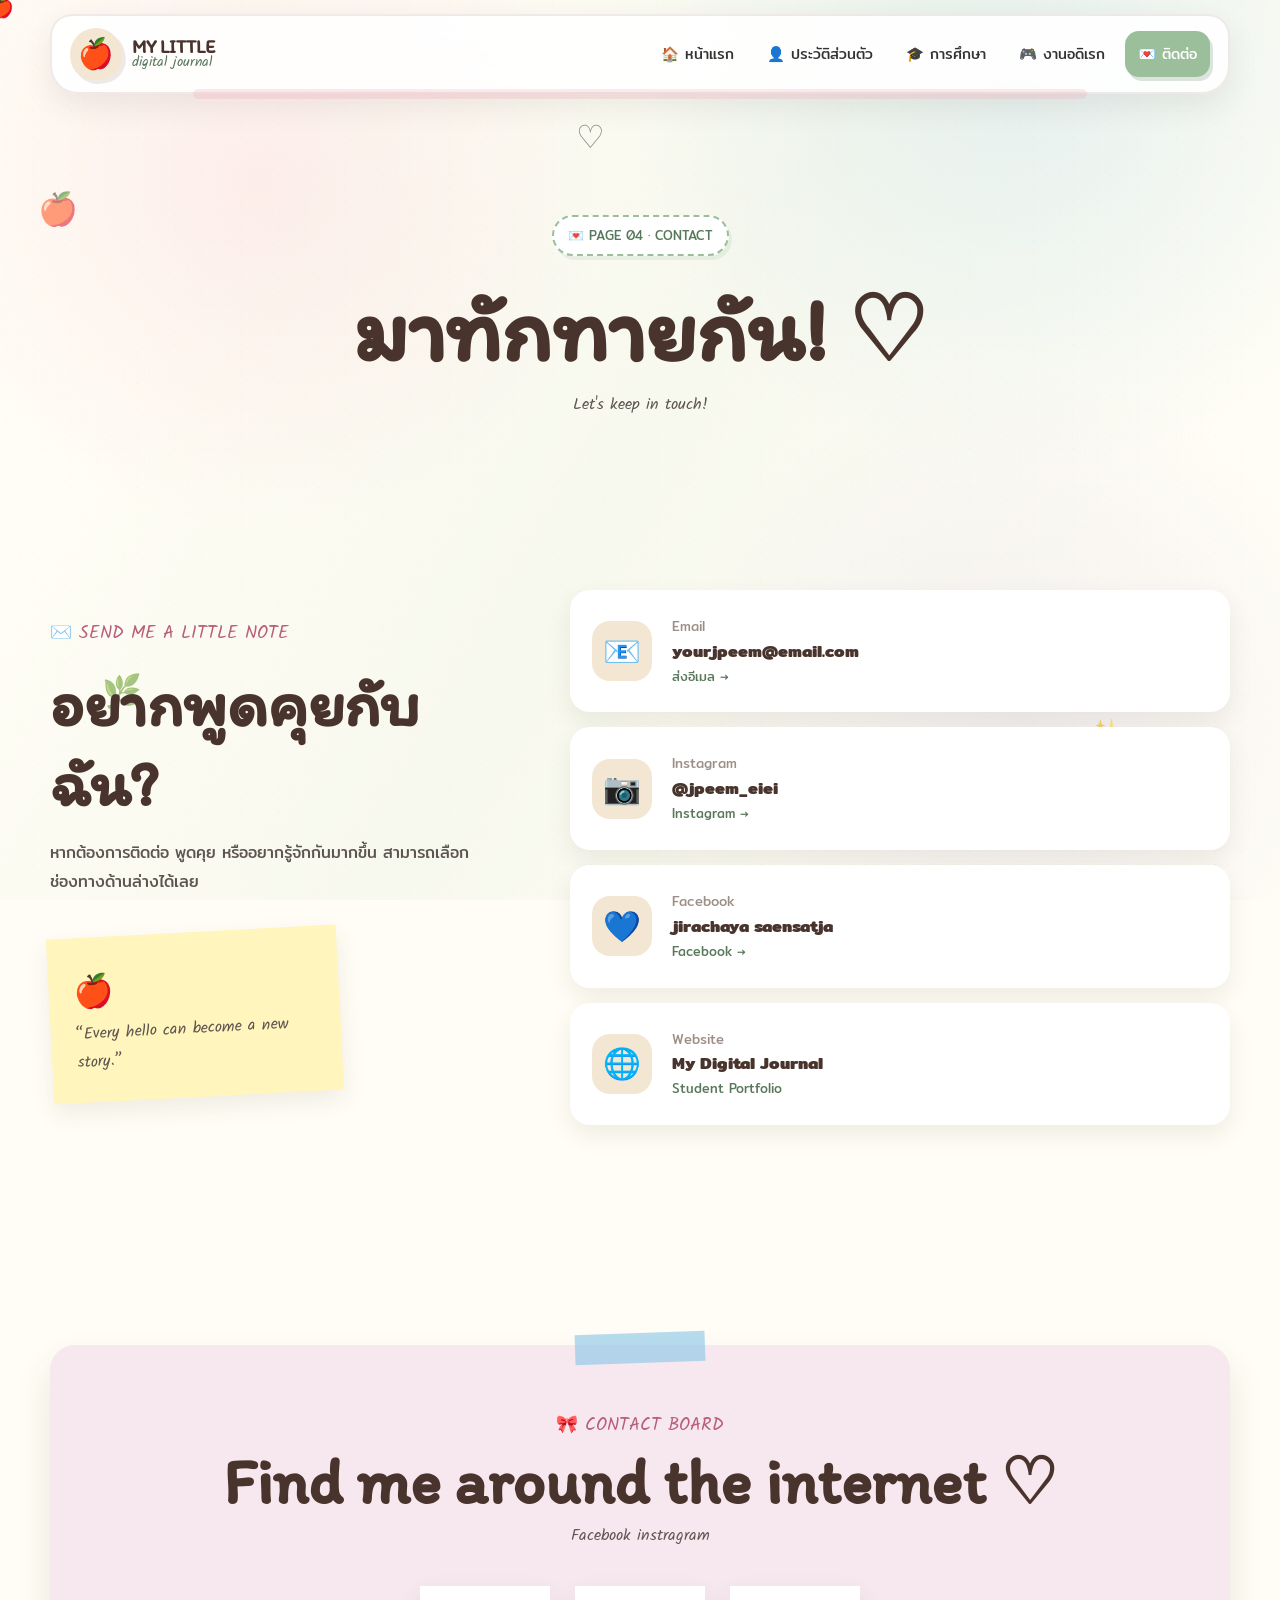
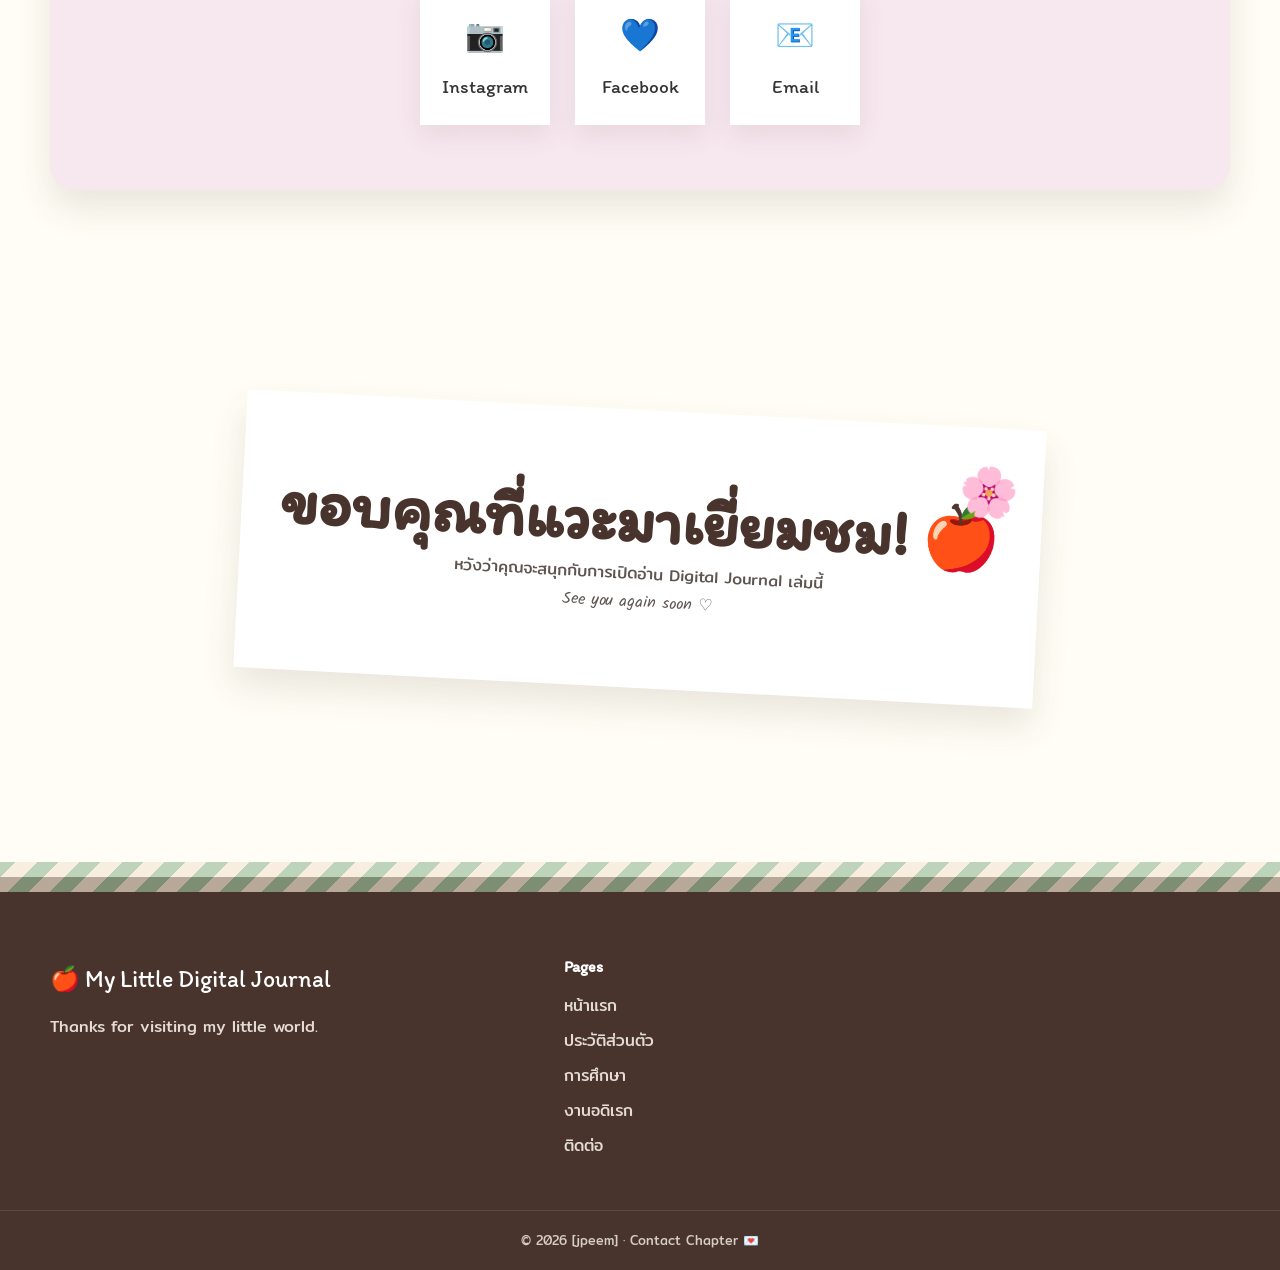
==== commit b20404aa: "Update contact.html" ====
--- a/contact.html
+++ b/contact.html
@@ -163,7 +163,7 @@
                         <div>
                             <small>Email</small>
                             <h3>
-                                your@email.com
+                                yourjpeem@email.com
                             </h3>
                             <span>
                                 ส่งอีเมล →
@@ -183,7 +183,7 @@
                         <div>
                             <small>Instagram</small>
                             <h3>
-                                @[username]
+                                @jpeem_eiei
                             </h3>
                             <span>
                                 Instagram →
@@ -203,7 +203,7 @@
                         <div>
                             <small>Facebook</small>
                             <h3>
-                                [ชื่อ Facebook]
+                                jirachaya saensatja
                             </h3>
                             <span>
                                 Facebook →
@@ -257,7 +257,7 @@
                     </h2>
 
                     <p class="handwriting">
-                        [ใส่ Social Media ของคุณที่นี่]
+                        Facebook instragram
                     </p>
 
                     <div class="social-row">
@@ -356,7 +356,7 @@
         </div>
 
         <div class="footer-bottom">
-            © 2026 [ชื่อของฉัน] · Contact Chapter 💌
+            © 2026 [jpeem] · Contact Chapter 💌
         </div>
 
     </footer>
--- a/style.css
+++ b/style.css
@@ -1,44 +1,65 @@
 /* =========================================================
    MY LITTLE DIGITAL JOURNAL
-   JOURNAL × SCRAPBOOK × CUTE × INTERACTIVE
+   JOURNAL × SCRAPBOOK × CUTE × MODERN
 ========================================================= */
 
+
 /* =========================================================
-   ROOT
+   01. VARIABLES
 ========================================================= */
 
 :root {
+
     --paper: #fffdf5;
     --cream: #f3e7d3;
+    --white: #ffffff;
+
+    --sage: #9bbf9a;
+    --sage-dark: #58785b;
+
     --pink: #f4a6b8;
+    --pink-dark: #b85e78;
+
     --coral: #f27d72;
+
     --mustard: #f6c945;
-    --sage: #9bbf9a;
+    --mustard-dark: #a98200;
+
     --sky: #8ec9e8;
+    --sky-light: #e3f3fa;
+
     --lavender: #b9a7d9;
+
     --brown: #795548;
+    --brown-dark: #49342d;
+
     --ink: #333333;
-    --white: #ffffff;
-
-    --green-dark: #52795a;
-    --green-soft: #e7f0df;
-    --pink-soft: #fae4e9;
-    --blue-soft: #e1f0f7;
-    --yellow-soft: #fff3c7;
-    --lavender-soft: #eee8f7;
-
-    --shadow: 0 15px 30px rgba(121, 85, 72, 0.13);
-    --shadow-small: 0 8px 18px rgba(121, 85, 72, 0.12);
-
-    --radius: 22px;
-    --ease: cubic-bezier(.2, .8, .2, 1);
-}
+
+    --shadow:
+        0 18px 35px rgba(79, 65, 48, 0.12);
+
+    --shadow-soft:
+        0 10px 25px rgba(79, 65, 48, 0.09);
+
+    --radius:
+        24px;
+
+    --max-width:
+        1180px;
+
+    --transition:
+        0.35s cubic-bezier(.2,.8,.2,1);
+
+}
+
 
 /* =========================================================
-   RESET
+   02. RESET
 ========================================================= */
 
 * {
+    margin: 0;
+    padding: 0;
     box-sizing: border-box;
 }
 
@@ -47,2573 +68,4127 @@
 }
 
 body {
-    margin: 0;
-    min-height: 100vh;
+    font-family: "Mitr", sans-serif;
     color: var(--ink);
-    font-family: "Mitr", sans-serif;
+    background: var(--paper);
+    overflow-x: hidden;
     line-height: 1.8;
-    overflow-x: hidden;
-
-    background:
-        radial-gradient(circle at 10% 15%, rgba(244,166,184,.18), transparent 22%),
-        radial-gradient(circle at 90% 20%, rgba(142,201,232,.18), transparent 25%),
-        radial-gradient(circle at 30% 90%, rgba(155,191,154,.16), transparent 24%),
-        linear-gradient(
-            120deg,
-            #fffaf0,
-            #f9f3e9,
-            #fffdf5,
-            #f7f1e5
-        );
-
-    background-size: 250% 250%;
-    animation: backgroundMove 22s ease infinite;
-}
-
-body::before {
-    content: "";
-    position: fixed;
-    inset: 0;
-    z-index: -2;
-    pointer-events: none;
-    opacity: .28;
-
-    background-image:
-        radial-gradient(rgba(121,85,72,.13) .7px, transparent .7px),
-        linear-gradient(rgba(121,85,72,.035) 1px, transparent 1px),
-        linear-gradient(90deg, rgba(121,85,72,.035) 1px, transparent 1px);
-
-    background-size:
-        9px 9px,
-        34px 34px,
-        34px 34px;
-}
-
-body::after {
-    content: "";
-    position: fixed;
-    inset: 0;
-    z-index: -3;
-    pointer-events: none;
-    background:
-        radial-gradient(
-            circle at center,
-            transparent 45%,
-            rgba(121,85,72,.06) 100%
-        );
-}
+}
+
+img {
+    max-width: 100%;
+    display: block;
+}
+
+a {
+    color: inherit;
+    text-decoration: none;
+}
+
+button,
+input {
+    font: inherit;
+}
+
+button {
+    border: 0;
+}
+
+::selection {
+    background: var(--pink);
+    color: white;
+}
+
 
 /* =========================================================
-   TYPOGRAPHY
+   03. TYPOGRAPHY
 ========================================================= */
 
 h1,
 h2,
 h3,
 h4 {
-    margin-top: 0;
-    line-height: 1.3;
-    font-family: "Itim", "Mitr", sans-serif;
+    font-family: "Itim", cursive;
+    line-height: 1.25;
+    color: var(--brown-dark);
+}
+
+h1 {
+    font-size: clamp(3rem, 7vw, 6.5rem);
+}
+
+h2 {
+    font-size: clamp(2.2rem, 5vw, 4rem);
+}
+
+h3 {
+    font-size: 1.8rem;
 }
 
 p {
-    margin-top: 0;
-}
-
-a {
-    color: inherit;
-    text-decoration: none;
-}
-
-button,
-input {
-    font: inherit;
-}
-
-.handwritten {
+    color: #5e5550;
+}
+
+.handwriting {
     font-family: "Kalam", cursive;
 }
 
-.eyebrow {
-    display: inline-block;
-    margin-bottom: 6px;
-    color: var(--green-dark);
-    font-family: "Kalam", cursive;
-    font-size: .95rem;
-    font-weight: 700;
-    letter-spacing: .04em;
-}
-
-.highlight-green {
-    color: var(--green-dark);
+.container {
+    width: min(
+        calc(100% - 40px),
+        var(--max-width)
+    );
+
+    margin-inline: auto;
+}
+
+.section {
     position: relative;
-    display: inline-block;
-}
-
-.highlight-green::after {
-    content: "";
-    position: absolute;
-    z-index: -1;
-    left: -4px;
-    right: -4px;
-    bottom: 2px;
-    height: 12px;
-    border-radius: 50%;
-    background: rgba(246,201,69,.45);
-    transform: rotate(-2deg);
-}
+    padding: 110px 0;
+}
+
 
 /* =========================================================
-   LAYOUT
+   04. PAPER BACKGROUND
 ========================================================= */
 
-.page-shell {
-    width: min(1180px, calc(100% - 32px));
-    margin: 0 auto;
-    position: relative;
-    z-index: 2;
-}
-
-.section-space {
-    margin-top: 80px;
-}
-
-.paper {
-    position: relative;
-    background:
-        linear-gradient(
-            rgba(255,255,255,.55),
-            rgba(255,255,255,.55)
+.paper-background {
+    position: fixed;
+    inset: 0;
+    z-index: -10;
+
+    background:
+        radial-gradient(
+            circle at 20% 20%,
+            rgba(244,166,184,.18),
+            transparent 28%
+        ),
+        radial-gradient(
+            circle at 80% 10%,
+            rgba(142,201,232,.18),
+            transparent 30%
+        ),
+        radial-gradient(
+            circle at 80% 80%,
+            rgba(185,167,217,.15),
+            transparent 28%
         ),
         var(--paper);
 
-    border: 1px solid rgba(121,85,72,.13);
-    border-radius: var(--radius);
-
-    box-shadow: var(--shadow);
-}
-
-.paper::before {
+    overflow: hidden;
+}
+
+.paper-background::before {
+
     content: "";
+
     position: absolute;
-    inset: 8px;
-    border: 1.5px dashed rgba(121,85,72,.13);
-    border-radius: calc(var(--radius) - 8px);
+    inset: 0;
+
+    opacity: .45;
+
+    background-image:
+        radial-gradient(
+            rgba(80,70,60,.12) .7px,
+            transparent .7px
+        );
+
+    background-size: 13px 13px;
+}
+
+.paper-background::after {
+
+    content: "";
+
+    position: absolute;
+    inset: -30%;
+
+    background:
+        linear-gradient(
+            120deg,
+            transparent 30%,
+            rgba(155,191,154,.08),
+            transparent 70%
+        );
+
+    animation:
+        paperGlow 16s linear infinite;
+
+}
+
+@keyframes paperGlow {
+
+    0% {
+        transform: translateX(-10%);
+    }
+
+    50% {
+        transform: translateX(10%);
+    }
+
+    100% {
+        transform: translateX(-10%);
+    }
+
+}
+
+
+/* =========================================================
+   05. FLOATING DECORATIONS
+========================================================= */
+
+.floating-decoration {
+
+    position: fixed;
+
+    z-index: -2;
+
     pointer-events: none;
-}
+
+    font-size: 2rem;
+
+    opacity: .55;
+
+    animation:
+        floating 6s ease-in-out infinite;
+
+}
+
+.decoration-1 {
+    left: 3%;
+    top: 20%;
+}
+
+.decoration-2 {
+    right: 6%;
+    top: 30%;
+    animation-delay: 1s;
+}
+
+.decoration-3 {
+    left: 8%;
+    bottom: 20%;
+    animation-delay: 2s;
+}
+
+.decoration-4 {
+    right: 12%;
+    bottom: 15%;
+    animation-delay: 1.5s;
+}
+
+.decoration-5 {
+    left: 45%;
+    top: 12%;
+    animation-delay: .5s;
+}
+
+.decoration-6 {
+    right: 40%;
+    bottom: 10%;
+    animation-delay: 2.5s;
+}
+
+.decoration-7 {
+    left: 48%;
+    bottom: 25%;
+    animation-delay: 1.2s;
+}
+
+.decoration-8 {
+    right: 2%;
+    top: 65%;
+    animation-delay: 3s;
+}
+
+@keyframes floating {
+
+    0%,
+    100% {
+        transform:
+            translateY(0)
+            rotate(-5deg);
+    }
+
+    50% {
+        transform:
+            translateY(-18px)
+            rotate(6deg);
+    }
+
+}
+
 
 /* =========================================================
-   HEADER / NAV
+   06. HEADER
 ========================================================= */
 
 .site-header {
-    min-height: 90px;
-    margin-top: 28px;
-    padding: 15px 24px;
+
+    position: sticky;
+    top: 14px;
+
+    z-index: 1000;
+
+    padding: 0 0 15px;
+
+}
+
+.navbar {
+
+    min-height: 78px;
 
     display: flex;
     align-items: center;
+
     gap: 20px;
 
-    position: sticky;
-    top: 16px;
-    z-index: 1000;
+    padding: 12px 18px;
+
+    background:
+        rgba(255,255,255,.88);
+
+    border:
+        2px solid rgba(121,85,72,.12);
+
+    border-radius:
+        22px 22px 28px 28px;
+
+    box-shadow:
+        0 12px 30px rgba(70,60,50,.09);
+
+    backdrop-filter:
+        blur(15px);
+
+    position: relative;
+
+}
+
+.navbar::after {
+
+    content: "";
+
+    position: absolute;
+
+    left: 12%;
+    right: 12%;
+
+    bottom: -7px;
+
+    height: 10px;
+
+    background:
+        var(--pink);
+
+    border-radius: 20px;
+
+    opacity: .25;
+
+    z-index: -1;
+
 }
 
 .brand {
+
     display: flex;
     align-items: center;
+
     gap: 10px;
+
     flex-shrink: 0;
-}
-
-.brand-icon {
+
+}
+
+.brand-apple {
+
+    width: 52px;
+    height: 52px;
+
+    display: grid;
+    place-items: center;
+
+    font-size: 1.8rem;
+
+    background:
+        var(--cream);
+
+    border-radius:
+        50% 50% 45% 45%;
+
+    transform:
+        rotate(-7deg);
+
+    box-shadow:
+        3px 4px 0 rgba(121,85,72,.13);
+
+}
+
+.brand-text {
+
+    display: flex;
+    flex-direction: column;
+
+    line-height: 1;
+
+}
+
+.brand-text strong {
+
+    font-family: "Itim", cursive;
+
+    font-size: 1.15rem;
+
+    color: var(--brown-dark);
+
+}
+
+.brand-text small {
+
+    font-family: "Kalam", cursive;
+
+    color: var(--sage-dark);
+
+    font-size: .9rem;
+
+}
+
+.nav-menu {
+
+    display: flex;
+    align-items: center;
+
+    gap: 7px;
+
+    margin-left: auto;
+
+}
+
+.nav-link {
+
+    padding:
+        10px 13px;
+
+    border-radius:
+        14px;
+
+    font-size: .9rem;
+
+    transition:
+        var(--transition);
+
+    position: relative;
+
+}
+
+.nav-link:hover {
+
+    background:
+        #f8eee2;
+
+    transform:
+        translateY(-2px)
+        rotate(-1deg);
+
+}
+
+.nav-link.active {
+
+    background:
+        var(--sage);
+
+    color: white;
+
+    box-shadow:
+        3px 4px 0 rgba(88,120,91,.2);
+
+}
+
+.nav-sticker {
+
+    position: absolute;
+
+    right: -8px;
+    top: -16px;
+
+    padding:
+        5px 12px;
+
+    background:
+        var(--mustard);
+
+    font-family:
+        "Kalam", cursive;
+
+    transform:
+        rotate(5deg);
+
+    box-shadow:
+        3px 4px 0 rgba(120,90,0,.15);
+
+}
+
+.menu-toggle {
+
+    display: none;
+
     width: 48px;
     height: 48px;
 
-    display: grid;
-    place-items: center;
-
-    background: var(--pink-soft);
-    border-radius: 50%;
-    font-size: 1.7rem;
-
-    transform: rotate(-7deg);
-    box-shadow: var(--shadow-small);
-}
-
-.brand strong,
-.brand small {
+    background:
+        var(--cream);
+
+    border-radius:
+        15px;
+
+    cursor: pointer;
+
+    margin-left: auto;
+
+}
+
+.menu-toggle span {
+
     display: block;
-}
-
-.brand strong {
-    font-family: "Itim", sans-serif;
-    font-size: 1.15rem;
-    line-height: 1;
-    color: var(--green-dark);
-}
-
-.brand small {
-    margin-top: 3px;
-    font-family: "Kalam", cursive;
-    font-size: .72rem;
-}
-
-.main-nav {
-    margin-left: auto;
+
+    width: 23px;
+    height: 3px;
+
+    margin: 4px auto;
+
+    background:
+        var(--brown);
+
+    border-radius: 20px;
+
+}
+
+
+/* =========================================================
+   07. HERO
+========================================================= */
+
+.hero {
+
+    min-height:
+        calc(100vh - 100px);
+
     display: flex;
     align-items: center;
-    gap: 5px;
-}
-
-.main-nav a {
-    padding: 9px 13px;
-    border-radius: 13px;
-
-    font-size: .9rem;
+
+    padding-top: 80px;
+
+}
+
+.hero-grid {
+
+    display: grid;
+
+    grid-template-columns:
+        1.05fr .95fr;
+
+    gap: 80px;
+
+    align-items: center;
+
+}
+
+.hero-content {
     position: relative;
+}
+
+.mini-label {
+
+    display: inline-block;
+
+    padding:
+        7px 14px;
+
+    background:
+        #fff;
+
+    border:
+        2px dashed var(--sage);
+
+    border-radius:
+        30px;
+
+    font-size: .8rem;
+
+    color:
+        var(--sage-dark);
+
+    box-shadow:
+        3px 4px 0 rgba(155,191,154,.18);
+
+}
+
+.greeting {
+
+    font-size:
+        1.3rem;
+
+    color:
+        var(--pink-dark);
+
+    margin:
+        20px 0 8px;
+
+}
+
+.hero h1 {
+
+    margin:
+        5px 0 15px;
+
+}
+
+.name-highlight {
+
+    position: relative;
+
+    display: inline-block;
+
+    color:
+        var(--sage-dark);
+
+}
+
+.name-highlight::after {
+
+    content: "";
+
+    position: absolute;
+
+    left: 0;
+    right: 0;
+
+    bottom: 3px;
+
+    height: 14px;
+
+    background:
+        rgba(246,201,69,.55);
+
+    transform:
+        rotate(-2deg);
+
+    z-index: -1;
+
+}
+
+.hero-subtitle {
+
+    font-family:
+        "Itim", cursive;
+
+    font-size:
+        1.5rem;
+
+    color:
+        var(--brown);
+
+}
+
+.hero-description {
+
+    max-width:
+        650px;
+
+    margin:
+        20px 0;
+
+    font-size:
+        1.05rem;
+
+}
+
+.hero-tags {
+
+    display:
+        flex;
+
+    flex-wrap:
+        wrap;
+
+    gap:
+        8px;
+
+    margin:
+        20px 0;
+
+}
+
+.hero-tags span {
+
+    padding:
+        5px 12px;
+
+    border-radius:
+        20px;
+
+    background:
+        white;
+
+    box-shadow:
+        0 4px 12px rgba(70,60,50,.08);
+
+    font-size:
+        .82rem;
+
+}
+
+.hero-buttons {
+
+    display:
+        flex;
+
+    flex-wrap:
+        wrap;
+
+    gap:
+        12px;
+
+    margin-top:
+        25px;
+
+}
+
+
+/* =========================================================
+   08. BUTTON
+========================================================= */
+
+.btn {
+
+    display:
+        inline-flex;
+
+    align-items:
+        center;
+
+    justify-content:
+        center;
+
+    gap:
+        10px;
+
+    padding:
+        13px 20px;
+
+    border-radius:
+        16px;
+
+    font-weight:
+        500;
 
     transition:
-        transform .25s var(--ease),
-        background .25s ease,
-        color .25s ease;
-}
-
-.main-nav a::after {
-    content: "✦";
+        var(--transition);
+
+    position:
+        relative;
+
+    overflow:
+        hidden;
+
+    border:
+        2px solid transparent;
+
+}
+
+.btn::before {
+
+    content: "";
+
     position: absolute;
-    left: 50%;
-    bottom: -9px;
-    transform: translateX(-50%) scale(0);
-    font-size: .55rem;
-    color: var(--pink);
-    transition: transform .2s ease;
-}
-
-.main-nav a:hover {
-    background: var(--green-soft);
-    color: var(--green-dark);
-    transform: translateY(-2px) rotate(-1deg);
-}
-
-.main-nav a:hover::after,
-.main-nav a.active::after {
-    transform: translateX(-50%) scale(1);
-}
-
-.main-nav a.active {
-    background: var(--yellow-soft);
-    color: var(--brown);
-}
-
-.nav-sticker {
-    padding: 5px 11px;
-    background: var(--pink);
-    color: var(--white);
-
-    font-family: "Kalam", cursive;
-    font-size: .75rem;
-
-    transform: rotate(4deg);
-    box-shadow: var(--shadow-small);
-    border-radius: 4px;
+
+    width: 60px;
+    height: 100%;
+
+    top: 0;
+    left: -100px;
+
+    background:
+        rgba(255,255,255,.45);
+
+    transform:
+        skewX(-20deg);
+
+    transition:
+        .5s;
+
+}
+
+.btn:hover::before {
+    left: 120%;
+}
+
+.btn:hover {
+
+    transform:
+        translateY(-4px)
+        rotate(-1deg);
+
+}
+
+.btn:active {
+
+    transform:
+        translateY(1px)
+        scale(.98);
+
+}
+
+.btn-primary {
+
+    color:
+        white;
+
+    background:
+        var(--sage-dark);
+
+    box-shadow:
+        5px 6px 0 rgba(88,120,91,.2);
+
+}
+
+.btn-secondary {
+
+    color:
+        var(--brown-dark);
+
+    background:
+        white;
+
+    border-color:
+        var(--cream);
+
+    box-shadow:
+        5px 6px 0 rgba(121,85,72,.12);
+
+}
+
+
+/* =========================================================
+   09. PAPER NOTE
+========================================================= */
+
+.paper-note {
+
+    position:
+        relative;
+
+    background:
+        #fff9ce;
+
+    padding:
+        20px 24px;
+
+    box-shadow:
+        var(--shadow-soft);
+
+}
+
+.rotate-left {
+    transform:
+        rotate(-3deg);
+}
+
+.rotate-right {
+    transform:
+        rotate(3deg);
+}
+
+.paper-note::before {
+
+    content: "";
+
+    position:
+        absolute;
+
+    left: 0;
+    right: 0;
+
+    top: 0;
+
+    height:
+        8px;
+
+    background:
+        rgba(255,255,255,.65);
+
+}
+
+.hero-note {
+
+    width:
+        230px;
+
+    margin-top:
+        35px;
+
+}
+
+.hero-note .pin {
+
+    position:
+        absolute;
+
+    top:
+        -16px;
+
+    right:
+        20px;
+
+    font-size:
+        1.3rem;
+
+}
+
+
+/* =========================================================
+   10. HERO POLAROID
+========================================================= */
+
+.hero-visual {
+
+    position:
+        relative;
+
+    min-height:
+        560px;
+
+    display:
+        grid;
+
+    place-items:
+        center;
+
+}
+
+.polaroid {
+
+    background:
+        white;
+
+    padding:
+        16px 16px 20px;
+
+    box-shadow:
+        12px 18px 30px rgba(70,60,50,.16);
+
+}
+
+.hero-polaroid {
+
+    width:
+        min(380px, 90%);
+
+    position:
+        relative;
+
+    z-index:
+        5;
+
+}
+
+.photo-wrap {
+
+    position:
+        relative;
+
+    aspect-ratio:
+        1 / 1.1;
+
+    overflow:
+        hidden;
+
+    background:
+        var(--cream);
+
+}
+
+.photo-wrap img {
+
+    width:
+        100%;
+    height:
+        100%;
+
+    object-fit:
+        cover;
+
+}
+
+.photo-placeholder {
+
+    position:
+        absolute;
+
+    inset:
+        0;
+
+    display:
+        none;
+
+    place-items:
+        center;
+
+    align-content:
+        center;
+
+    gap:
+        8px;
+
+    background:
+        linear-gradient(
+            135deg,
+            #f3e7d3,
+            #fffdf5
+        );
+
+    font-size:
+        3rem;
+
+    color:
+        var(--brown);
+
+}
+
+.photo-placeholder span {
+
+    font-family:
+        "Kalam", cursive;
+
+    font-size:
+        1rem;
+
+}
+
+.photo-wrap.image-missing
+.photo-placeholder {
+
+    display:
+        grid;
+
+}
+
+.photo-wrap.image-missing img {
+
+    display:
+        none;
+
+}
+
+.polaroid-caption {
+
+    padding-top:
+        14px;
+
+    display:
+        flex;
+
+    align-items:
+        center;
+
+    justify-content:
+        space-between;
+
+}
+
+.polaroid-caption strong {
+
+    font-family:
+        "Itim", cursive;
+
+    font-size:
+        1.5rem;
+
+}
+
+.polaroid-caption span {
+
+    color:
+        var(--pink-dark);
+
+}
+
+.tape {
+
+    position:
+        absolute;
+
+    height:
+        32px;
+
+    width:
+        115px;
+
+    background:
+        rgba(246,201,69,.65);
+
+    z-index:
+        10;
+
+}
+
+.tape-photo {
+
+    top:
+        42px;
+
+    left:
+        5px;
+
+    transform:
+        rotate(-30deg);
+
+}
+
+.sticker {
+
+    position:
+        absolute;
+
+    z-index:
+        10;
+
+    filter:
+        drop-shadow(4px 5px 0 rgba(70,60,50,.1));
+
+}
+
+.sticker-star {
+
+    top:
+        80px;
+
+    right:
+        25px;
+
+    font-size:
+        3rem;
+
+    transform:
+        rotate(15deg);
+
+}
+
+.sticker-apple {
+
+    bottom:
+        80px;
+
+    left:
+        0;
+
+    font-size:
+        3.5rem;
+
+    transform:
+        rotate(-12deg);
+
+}
+
+.sticker-flower {
+
+    bottom:
+        35px;
+
+    right:
+        20px;
+
+    font-size:
+        3rem;
+
+}
+
+.floating-note {
+
+    position:
+        absolute;
+
+    right:
+        0;
+
+    bottom:
+        35px;
+
+    padding:
+        12px 18px;
+
+    background:
+        white;
+
+    box-shadow:
+        var(--shadow-soft);
+
+    transform:
+        rotate(5deg);
+
+}
+
+
+/* =========================================================
+   11. SECTION HEADING
+========================================================= */
+
+.section-heading {
+
+    text-align:
+        center;
+
+    margin-bottom:
+        55px;
+
+}
+
+.section-kicker {
+
+    font-family:
+        "Kalam", cursive;
+
+    color:
+        var(--pink-dark);
+
+    font-size:
+        1.1rem;
+
+}
+
+.section-heading h2 {
+
+    margin:
+        8px 0;
+
+}
+
+
+/* =========================================================
+   12. JOURNAL CARDS
+========================================================= */
+
+.journal-grid {
+
+    display:
+        grid;
+
+    grid-template-columns:
+        repeat(4, 1fr);
+
+    gap:
+        20px;
+
+}
+
+.journal-card {
+
+    min-height:
+        300px;
+
+    padding:
+        30px 25px;
+
+    position:
+        relative;
+
+    border-radius:
+        20px;
+
+    box-shadow:
+        var(--shadow-soft);
+
+    transition:
+        var(--transition);
+
+    overflow:
+        hidden;
+
+}
+
+.journal-card:hover {
+
+    transform:
+        translateY(-9px)
+        rotate(-1deg);
+
+    box-shadow:
+        var(--shadow);
+
+}
+
+.journal-card::after {
+
+    content:
+        "";
+
+    position:
+        absolute;
+
+    width:
+        100px;
+    height:
+        100px;
+
+    border-radius:
+        50%;
+
+    right:
+        -40px;
+
+    bottom:
+        -40px;
+
+    background:
+        rgba(255,255,255,.35);
+
+}
+
+.card-green {
+    background:
+        #e5f0df;
+}
+
+.card-pink {
+    background:
+        #fbe0e7;
+}
+
+.card-blue {
+    background:
+        #dff1fa;
+}
+
+.card-yellow {
+    background:
+        #fff3bd;
+}
+
+.card-number {
+
+    position:
+        absolute;
+
+    top:
+        20px;
+
+    right:
+        20px;
+
+    font-family:
+        "Kalam", cursive;
+
+    opacity:
+        .5;
+
+}
+
+.card-icon {
+
+    width:
+        65px;
+    height:
+        65px;
+
+    display:
+        grid;
+
+    place-items:
+        center;
+
+    background:
+        white;
+
+    border-radius:
+        20px;
+
+    font-size:
+        2rem;
+
+    margin-bottom:
+        25px;
+
+    box-shadow:
+        4px 5px 0 rgba(70,60,50,.08);
+
+}
+
+.journal-card h3 {
+
+    margin-bottom:
+        10px;
+
+}
+
+.journal-card p {
+
+    font-size:
+        .9rem;
+
+}
+
+.text-link {
+
+    display:
+        inline-block;
+
+    margin-top:
+        20px;
+
+    font-weight:
+        500;
+
+    color:
+        var(--brown-dark);
+
+}
+
+
+/* =========================================================
+   13. GALLERY
+========================================================= */
+
+.memory-grid {
+
+    display:
+        grid;
+
+    grid-template-columns:
+        1.2fr .8fr .9fr;
+
+    gap:
+        30px;
+
+    align-items:
+        center;
+
+}
+
+.memory-photo {
+
+    position:
+        relative;
+
+    background:
+        white;
+
+    padding:
+        12px;
+
+    box-shadow:
+        var(--shadow);
+
+}
+
+.memory-photo img {
+
+    width:
+        100%;
+
+    aspect-ratio:
+        1 / .8;
+
+    object-fit:
+        cover;
+
+}
+
+.memory-large {
+    transform:
+        rotate(-2deg);
+}
+
+.memory-small {
+    transform:
+        rotate(5deg);
+}
+
+.memory-caption {
+
+    display:
+        block;
+
+    padding:
+        12px;
+
+    color:
+        var(--pink-dark);
+
+}
+
+.memory-note {
+
+    min-height:
+        240px;
+
+    display:
+        grid;
+
+    place-items:
+        center;
+
+    text-align:
+        center;
+
+}
+
+.big-quote {
+
+    font-family:
+        Georgia,
+        serif;
+
+    font-size:
+        4rem;
+
+    line-height:
+        .5;
+
+    color:
+        var(--sage-dark);
+
+}
+
+
+/* =========================================================
+   14. CTA
+========================================================= */
+
+.cta-paper {
+
+    position:
+        relative;
+
+    padding:
+        80px 30px;
+
+    text-align:
+        center;
+
+    background:
+        #fff;
+
+    border:
+        2px dashed var(--sage);
+
+    border-radius:
+        35px;
+
+    box-shadow:
+        var(--shadow);
+
+    overflow:
+        hidden;
+
+}
+
+.cta-paper h2 {
+
+    margin:
+        10px 0;
+
+}
+
+.cta-paper .btn {
+
+    margin-top:
+        25px;
+
+}
+
+.cta-decoration {
+
+    position:
+        absolute;
+
+    font-size:
+        4rem;
+
+    left:
+        30px;
+
+    top:
+        20px;
+
+    transform:
+        rotate(-15deg);
+
+}
+
+.cta-two {
+
+    left:
+        auto;
+
+    right:
+        35px;
+
+    top:
+        auto;
+
+    bottom:
+        20px;
+
+}
+
+
+/* =========================================================
+   15. PAGE HERO
+========================================================= */
+
+.page-hero {
+
+    padding:
+        120px 0 60px;
+
+}
+
+.page-title {
+
+    text-align:
+        center;
+
+}
+
+.page-title h1 {
+
+    margin:
+        18px 0 5px;
+
+}
+
+.page-title h1 span {
+
+    color:
+        var(--pink);
+
+}
+
+
+/* =========================================================
+   16. PROFILE
+========================================================= */
+
+.profile-layout {
+
+    display:
+        grid;
+
+    grid-template-columns:
+        .85fr 1.15fr;
+
+    gap:
+        80px;
+
+    align-items:
+        center;
+
+}
+
+.profile-visual {
+
+    position:
+        relative;
+
+    min-height:
+        520px;
+
+    display:
+        grid;
+
+    place-items:
+        center;
+
+}
+
+.profile-polaroid {
+
+    width:
+        360px;
+
+    position:
+        relative;
+
+    z-index:
+        2;
+
+}
+
+.profile-tape {
+
+    top:
+        75px;
+
+    left:
+        70px;
+
+    transform:
+        rotate(-35deg);
+
+}
+
+.profile-sticker {
+
+    position:
+        absolute;
+
+    right:
+        20px;
+
+    bottom:
+        80px;
+
+    font-size:
+        4rem;
+
+}
+
+.profile-doodle {
+
+    position:
+        absolute;
+
+    left:
+        20px;
+
+    top:
+        80px;
+
+    font-size:
+        5rem;
+
+    color:
+        var(--mustard);
+
+}
+
+.profile-info h2 {
+
+    margin:
+        15px 0;
+
+}
+
+.highlight-text {
+
+    color:
+        var(--sage-dark);
+
+    position:
+        relative;
+
+}
+
+.info-grid {
+
+    display:
+        grid;
+
+    grid-template-columns:
+        repeat(2,1fr);
+
+    gap:
+        14px;
+
+    margin-top:
+        30px;
+
+}
+
+.info-item {
+
+    display:
+        flex;
+
+    gap:
+        12px;
+
+    align-items:
+        center;
+
+    padding:
+        15px;
+
+    background:
+        white;
+
+    border:
+        1px solid rgba(121,85,72,.1);
+
+    border-radius:
+        17px;
+
+    box-shadow:
+        0 7px 18px rgba(70,60,50,.06);
+
+}
+
+.info-icon {
+
+    width:
+        44px;
+    height:
+        44px;
+
+    display:
+        grid;
+
+    place-items:
+        center;
+
+    background:
+        var(--cream);
+
+    border-radius:
+        14px;
+
+}
+
+.info-item small {
+
+    display:
+        block;
+
+    color:
+        #9a8d85;
+
+    font-size:
+        .72rem;
+
+}
+
+.info-item strong {
+
+    display:
+        block;
+
+    font-size:
+        .9rem;
+
+}
+
+
+/* =========================================================
+   17. ABOUT PAPER
+========================================================= */
+
+.about-paper {
+
+    background:
+        #fff;
+
+    padding:
+        55px;
+
+    border-radius:
+        25px;
+
+    box-shadow:
+        var(--shadow);
+
+    position:
+        relative;
+
+    background-image:
+        linear-gradient(
+            #ffffff 95%,
+            #eaf1e7 95%
+        );
+
+    background-size:
+        100% 35px;
+
 }
 
 .paperclip {
-    position: absolute;
-    left: 13px;
-    top: -12px;
-    font-size: 1.5rem;
-    transform: rotate(-15deg);
-}
-
-.menu-toggle {
-    display: none;
-    border: 0;
-    background: var(--yellow-soft);
-    border-radius: 13px;
-    padding: 7px 11px;
-    cursor: pointer;
-    font-size: 1.3rem;
-}
+
+    position:
+        absolute;
+
+    right:
+        40px;
+
+    top:
+        -30px;
+
+    font-size:
+        3rem;
+
+    transform:
+        rotate(20deg);
+
+}
+
+.about-heading {
+
+    margin-bottom:
+        30px;
+
+}
+
+.about-content {
+
+    display:
+        grid;
+
+    grid-template-columns:
+        1fr .7fr;
+
+    gap:
+        40px;
+
+}
+
+.about-main p {
+
+    margin-bottom:
+        20px;
+
+}
+
+.quote-note {
+
+    background:
+        #fff5b9;
+
+    padding:
+        30px;
+
+    align-self:
+        center;
+
+    box-shadow:
+        var(--shadow-soft);
+
+}
+
+.quote-note > span:last-child {
+
+    display:
+        block;
+
+    margin-top:
+        20px;
+
+    font-size:
+        .8rem;
+
+}
+
 
 /* =========================================================
-   TAPE
+   18. INTERESTS
 ========================================================= */
 
-.tape {
-    position: absolute;
-    width: 90px;
-    height: 25px;
-    background: rgba(246,201,69,.55);
-    opacity: .85;
-    pointer-events: none;
-    z-index: 10;
-}
-
-.tape-top-left {
-    top: -13px;
-    left: 75px;
-    transform: rotate(-4deg);
-}
-
-.tape-top-right {
-    top: -12px;
-    right: 65px;
-    transform: rotate(5deg);
-    background: rgba(142,201,232,.55);
-}
-
-.tape-left {
-    left: -32px;
-    top: 45%;
-    transform: rotate(-90deg);
-}
-
-.tape-right {
-    right: -32px;
-    top: 45%;
-    transform: rotate(90deg);
-}
+.interest-grid {
+
+    display:
+        grid;
+
+    grid-template-columns:
+        repeat(4,1fr);
+
+    gap:
+        20px;
+
+}
+
+.interest-card {
+
+    padding:
+        30px 20px;
+
+    text-align:
+        center;
+
+    background:
+        white;
+
+    border-radius:
+        20px;
+
+    box-shadow:
+        var(--shadow-soft);
+
+    transition:
+        var(--transition);
+
+}
+
+.interest-card:hover {
+
+    transform:
+        translateY(-8px)
+        rotate(-2deg);
+
+}
+
+.interest-card > span {
+
+    font-size:
+        3rem;
+
+}
+
+.interest-card h3 {
+
+    margin:
+        15px 0 5px;
+
+}
+
 
 /* =========================================================
-   BACKGROUND DECORATION
+   19. GOAL BOARD
 ========================================================= */
 
-.background-decoration {
-    position: fixed;
-    inset: 0;
-    z-index: 0;
-    pointer-events: none;
-    overflow: hidden;
-}
-
-.float-deco {
-    position: absolute;
-    opacity: .55;
-    pointer-events: none;
-    user-select: none;
-    animation: floatAround 7s ease-in-out infinite;
-}
-
-.deco-apple {
-    top: 17%;
-    left: 2%;
-    font-size: 2.2rem;
-}
-
-.deco-flower {
-    top: 37%;
-    right: 3%;
-    font-size: 2rem;
-    animation-delay: -2s;
-}
-
-.deco-leaf {
-    bottom: 22%;
-    left: 4%;
-    font-size: 2.4rem;
-    animation-delay: -4s;
-}
-
-.deco-sparkle {
-    top: 11%;
-    right: 15%;
-    font-size: 1.6rem;
-    animation-delay: -1s;
-}
-
-.deco-heart {
-    bottom: 12%;
-    right: 8%;
-    font-size: 2.1rem;
-    animation-delay: -3s;
-}
-
-.deco-star {
-    top: 62%;
-    right: 1%;
-    font-size: 1.7rem;
-    animation-delay: -5s;
-}
+.goal-board {
+
+    position:
+        relative;
+
+    text-align:
+        center;
+
+    padding:
+        70px 30px;
+
+    background:
+        #e6f0df;
+
+    border-radius:
+        28px;
+
+    box-shadow:
+        var(--shadow);
+
+    overflow:
+        hidden;
+
+}
+
+.goal-board::before {
+
+    content:
+        "";
+
+    position:
+        absolute;
+
+    inset:
+        15px;
+
+    border:
+        2px dashed rgba(88,120,91,.25);
+
+    border-radius:
+        20px;
+
+}
+
+.goal-star {
+
+    position:
+        absolute;
+
+    right:
+        35px;
+
+    top:
+        20px;
+
+    font-size:
+        3rem;
+
+}
+
+.goal-tags {
+
+    display:
+        flex;
+
+    justify-content:
+        center;
+
+    flex-wrap:
+        wrap;
+
+    gap:
+        10px;
+
+    margin-top:
+        25px;
+
+}
+
+.goal-tags span {
+
+    background:
+        white;
+
+    padding:
+        7px 15px;
+
+    border-radius:
+        30px;
+
+}
+
 
 /* =========================================================
-   APPLE CURSOR
+   20. TIMELINE
 ========================================================= */
 
-.apple-cursor {
-    position: fixed;
-    width: 25px;
-    height: 25px;
-
-    border-radius: 48% 52% 48% 52%;
-    background: var(--coral);
-
-    pointer-events: none;
-    z-index: 9999;
+.timeline {
+
+    max-width:
+        900px;
+
+    margin:
+        auto;
+
+    position:
+        relative;
+
+}
+
+.timeline::before {
+
+    content:
+        "";
+
+    position:
+        absolute;
+
+    left:
+        50%;
+
+    top:
+        0;
+    bottom:
+        0;
+
+    width:
+        4px;
+
+    background:
+        var(--sage);
 
     transform:
-        translate(-4px, -4px)
-        rotate(-10deg);
+        translateX(-50%);
+
+    border-radius:
+        20px;
+
+}
+
+.timeline-item {
+
+    width:
+        50%;
+
+    padding:
+        20px 45px;
+
+    position:
+        relative;
+
+}
+
+.timeline-item:nth-child(odd) {
+
+    margin-right:
+        auto;
+
+    text-align:
+        right;
+
+}
+
+.timeline-item:nth-child(even) {
+
+    margin-left:
+        auto;
+
+}
+
+.timeline-dot {
+
+    position:
+        absolute;
+
+    top:
+        35px;
+
+    width:
+        55px;
+    height:
+        55px;
+
+    display:
+        grid;
+
+    place-items:
+        center;
+
+    background:
+        white;
+
+    border:
+        4px solid var(--sage);
+
+    border-radius:
+        50%;
+
+    z-index:
+        2;
 
     box-shadow:
-        0 4px 9px rgba(121,85,72,.2),
-        inset -3px -4px 0 rgba(255,255,255,.15);
-
-    display: none;
-}
-
-.apple-cursor::before {
-    content: "";
-    position: absolute;
-    width: 10px;
-    height: 7px;
-    left: 16px;
-    top: -4px;
-    border-radius: 100% 0;
-    background: var(--sage);
-    transform: rotate(-20deg);
-}
-
-.cursor-leaf {
-    position: absolute;
-    left: 17px;
-    top: -7px;
-    color: var(--green-dark);
-    font-size: .8rem;
-    transform: rotate(25deg);
-}
-
-.cursor-enabled .apple-cursor {
-    display: block;
-}
-
-.cursor-enabled body,
-.cursor-enabled a,
-.cursor-enabled button,
-.cursor-enabled input {
-    cursor: none;
-}
-
-.particle-layer {
-    position: fixed;
-    inset: 0;
-    pointer-events: none;
-    z-index: 9998;
-}
-
-.cursor-particle {
-    position: fixed;
-    pointer-events: none;
-    user-select: none;
-
-    font-size: 13px;
-    animation: particleFade .75s ease-out forwards;
-}
+        0 5px 15px rgba(70,60,50,.1);
+
+}
+
+.timeline-item:nth-child(odd)
+.timeline-dot {
+
+    right:
+        -27px;
+
+}
+
+.timeline-item:nth-child(even)
+.timeline-dot {
+
+    left:
+        -27px;
+
+}
+
+.timeline-card {
+
+    background:
+        white;
+
+    padding:
+        28px;
+
+    border-radius:
+        20px;
+
+    box-shadow:
+        var(--shadow-soft);
+
+    position:
+        relative;
+
+    text-align:
+        left;
+
+    transition:
+        var(--transition);
+
+}
+
+.timeline-card:hover {
+
+    transform:
+        translateY(-5px);
+
+    box-shadow:
+        var(--shadow);
+
+}
+
+.timeline-number {
+
+    font-family:
+        "Kalam", cursive;
+
+    color:
+        var(--pink-dark);
+
+    font-size:
+        .8rem;
+
+}
+
+.timeline-year {
+
+    display:
+        block;
+
+    color:
+        var(--sage-dark);
+
+    font-size:
+        .8rem;
+
+}
+
+.timeline-card h3 {
+
+    margin:
+        8px 0;
+
+}
+
+.timeline-card h4 {
+
+    font-family:
+        "Mitr", sans-serif;
+
+    font-size:
+        .95rem;
+
+    margin-bottom:
+        8px;
+
+}
+
+.timeline-sticker {
+
+    position:
+        absolute;
+
+    right:
+        15px;
+
+    bottom:
+        10px;
+
+    font-size:
+        1.8rem;
+
+}
+
+.timeline-card.current {
+
+    border:
+        3px solid var(--mustard);
+
+}
+
 
 /* =========================================================
-   HERO
+   21. HIGHLIGHTS
 ========================================================= */
 
-.hero {
-    min-height: 610px;
-
-    display: grid;
-    grid-template-columns: 1.02fr .98fr;
-    gap: 45px;
-    align-items: center;
-}
-
-.hero-copy {
-    padding: 55px 45px 48px;
-    transform: rotate(-1deg);
-}
-
-.hero-copy h1 {
-    margin: 13px 0 16px;
-    font-size: clamp(3rem, 6vw, 5.3rem);
-    color: var(--brown);
-}
-
-.tiny-apple {
-    font-size: .65em;
-    display: inline-block;
-    transform: rotate(8deg);
-}
-
-.hero-tagline {
-    max-width: 620px;
-    font-size: 1.18rem;
-    font-weight: 500;
-}
-
-.hero-description {
-    color: #665a55;
-    max-width: 600px;
-}
-
-.badge-row {
-    display: flex;
-    flex-wrap: wrap;
-    gap: 10px;
-    margin: 23px 0;
-}
-
-.sticker {
-    display: inline-block;
-    padding: 5px 13px;
-    border-radius: 7px;
-
-    font-family: "Kalam", cursive;
-    font-size: .85rem;
-
-    box-shadow: var(--shadow-small);
-}
-
-.badge-green {
-    background: var(--sage);
-    color: white;
-    transform: rotate(-3deg);
-}
-
-.badge-pink {
-    background: var(--pink);
-    color: white;
-    transform: rotate(3deg);
-}
-
-.badge-yellow {
-    background: var(--mustard);
-    color: var(--brown);
-    transform: rotate(-2deg);
-}
-
-.hero-buttons {
-    display: flex;
-    flex-wrap: wrap;
-    gap: 12px;
-}
-
-.journal-btn {
-    min-height: 48px;
-    padding: 10px 18px;
-
-    display: inline-flex;
-    align-items: center;
-    gap: 13px;
-
-    border-radius: 14px;
-    font-weight: 500;
-
-    position: relative;
-    overflow: hidden;
+.highlight-grid {
+
+    display:
+        grid;
+
+    grid-template-columns:
+        repeat(4,1fr);
+
+    gap:
+        18px;
+
+}
+
+.highlight-item {
+
+    text-align:
+        center;
+
+    padding:
+        28px 15px;
+
+    background:
+        white;
+
+    border-radius:
+        20px;
+
+    box-shadow:
+        var(--shadow-soft);
+
+}
+
+.highlight-item span {
+
+    display:
+        block;
+
+    font-size:
+        2.6rem;
+
+}
+
+.highlight-item small {
+
+    display:
+        block;
+
+    color:
+        #998d86;
+
+}
+
+.highlight-item strong {
+
+    font-family:
+        "Itim", cursive;
+
+    font-size:
+        1.2rem;
+
+}
+
+
+/* =========================================================
+   22. TABLE
+========================================================= */
+
+.education-table-paper {
+
+    background:
+        white;
+
+    padding:
+        40px;
+
+    border-radius:
+        25px;
+
+    box-shadow:
+        var(--shadow);
+
+}
+
+.table-title {
+
+    text-align:
+        center;
+
+    margin-bottom:
+        30px;
+
+}
+
+.table-wrapper {
+
+    overflow-x:
+        auto;
+
+}
+
+table {
+
+    width:
+        100%;
+
+    border-collapse:
+        separate;
+
+    border-spacing:
+        0;
+
+    overflow:
+        hidden;
+
+    border-radius:
+        18px;
+
+}
+
+th,
+td {
+
+    padding:
+        16px;
+
+    text-align:
+        left;
+
+}
+
+th {
+
+    background:
+        var(--sage-dark);
+
+    color:
+        white;
+
+    font-family:
+        "Itim", cursive;
+
+    font-size:
+        1.1rem;
+
+}
+
+td {
+
+    background:
+        #fffdf8;
+
+    border-bottom:
+        1px dashed #ddd0c7;
+
+}
+
+tr:last-child td {
+
+    border-bottom:
+        none;
+
+}
+
+.current-row td {
+
+    background:
+        #fff5bd;
+
+}
+
+
+/* =========================================================
+   23. STUDY NOTE
+========================================================= */
+
+.study-note {
+
+    max-width:
+        850px;
+
+    margin:
+        auto;
+
+    display:
+        flex;
+
+    gap:
+        25px;
+
+    align-items:
+        center;
+
+    padding:
+        30px;
+
+    background:
+        #e2f2fa;
+
+    box-shadow:
+        var(--shadow-soft);
+
+}
+
+.study-note-icon {
+
+    font-size:
+        3rem;
+
+}
+
+
+/* =========================================================
+   24. HOBBY BENTO
+========================================================= */
+
+.hobby-bento {
+
+    display:
+        grid;
+
+    grid-template-columns:
+        repeat(4,1fr);
+
+    grid-auto-rows:
+        minmax(190px, auto);
+
+    gap:
+        20px;
+
+}
+
+.hobby-card {
+
+    padding:
+        28px;
+
+    border-radius:
+        25px;
+
+    position:
+        relative;
+
+    overflow:
+        hidden;
 
     transition:
-        transform .25s var(--ease),
-        box-shadow .25s ease;
-}
-
-.journal-btn::before {
-    content: "";
-    position: absolute;
-    inset: 0;
-    background: linear-gradient(
-        110deg,
-        transparent 20%,
-        rgba(255,255,255,.55) 45%,
-        transparent 70%
-    );
-    transform: translateX(-130%);
-    transition: transform .6s ease;
-}
-
-.journal-btn:hover::before {
-    transform: translateX(130%);
-}
-
-.journal-btn:hover {
-    transform: translateY(-5px) rotate(-1deg) scale(1.02);
-}
-
-.journal-btn:active {
-    transform: translateY(1px) scale(.97);
-}
-
-.primary-btn {
-    color: white;
-    background: var(--green-dark);
-    box-shadow: 0 8px 0 rgba(82,121,90,.2);
-}
-
-.secondary-btn {
-    background: var(--yellow-soft);
-    color: var(--brown);
-    box-shadow: 0 8px 0 rgba(246,201,69,.25);
-}
-
-.hand-note {
-    width: 190px;
-    padding: 12px 15px;
-    margin-top: 28px;
-
-    background: var(--yellow-soft);
-    box-shadow: var(--shadow-small);
-
-    transform: rotate(3deg);
-}
-
-.hand-note span {
-    font-family: "Kalam", cursive;
-    color: var(--brown);
-}
-
-.hand-note p {
-    margin: 3px 0 0;
-    font-family: "Kalam", cursive;
-    font-size: .9rem;
-    line-height: 1.45;
-}
-
-.doodle-home {
-    position: absolute;
-    right: 35px;
-    bottom: 35px;
-    color: var(--pink);
-    font-size: 1.7rem;
-    transform: rotate(-8deg);
-}
+        var(--transition);
+
+    box-shadow:
+        var(--shadow-soft);
+
+}
+
+.hobby-card:hover {
+
+    transform:
+        translateY(-8px)
+        rotate(-1deg);
+
+    box-shadow:
+        var(--shadow);
+
+}
+
+.hobby-main {
+
+    grid-column:
+        span 2;
+
+    grid-row:
+        span 2;
+
+    background:
+        #dcebd7;
+
+}
+
+.hobby-pink {
+    background:
+        #f9dce4;
+}
+
+.hobby-blue {
+    background:
+        #dceff8;
+}
+
+.hobby-yellow {
+    background:
+        #fff0b1;
+}
+
+.hobby-green {
+    background:
+        #e1efdb;
+}
+
+.hobby-purple {
+    background:
+        #e9e1f4;
+}
+
+.hobby-wide {
+
+    grid-column:
+        span 2;
+
+    background:
+        white;
+
+    border:
+        3px dashed var(--lavender);
+
+}
+
+.hobby-icon {
+
+    font-size:
+        3rem;
+
+    margin-bottom:
+        15px;
+
+}
+
+.hobby-main .hobby-icon {
+
+    font-size:
+        5rem;
+
+}
+
+.hobby-number {
+
+    position:
+        absolute;
+
+    right:
+        20px;
+
+    top:
+        20px;
+
+    font-family:
+        "Kalam", cursive;
+
+}
+
+.hobby-decoration {
+
+    position:
+        absolute;
+
+    right:
+        30px;
+
+    bottom:
+        20px;
+
+    font-size:
+        3rem;
+
+}
+
+.hobby-doodle {
+
+    position:
+        absolute;
+
+    right:
+        20px;
+
+    bottom:
+        20px;
+
+    font-family:
+        "Kalam", cursive;
+
+    font-size:
+        1.4rem;
+
+}
+
 
 /* =========================================================
-   HERO PHOTO
+   25. FAVORITE
 ========================================================= */
 
-.hero-visual {
-    min-height: 540px;
-    display: grid;
-    place-items: center;
-}
-
-.photo-scene {
-    position: relative;
-    width: min(460px, 100%);
-    min-height: 500px;
-}
-
-.main-polaroid {
-    width: 340px;
-    position: absolute;
-    left: 50%;
-    top: 45px;
-    transform: translateX(-50%) rotate(3deg);
-    z-index: 3;
-}
-
-.polaroid {
-    padding: 13px 13px 25px;
-    background: var(--white);
-    box-shadow: 0 18px 35px rgba(121,85,72,.2);
+.favorite-grid {
+
+    display:
+        grid;
+
+    grid-template-columns:
+        repeat(4,1fr);
+
+    gap:
+        25px;
+
+}
+
+.favorite-note {
+
+    padding:
+        30px 20px;
+
+    text-align:
+        center;
+
+    background:
+        #fff7bd;
+
+    box-shadow:
+        var(--shadow-soft);
+
     transition:
-        transform .35s var(--ease),
-        box-shadow .35s ease;
-}
-
-.polaroid:hover {
+        var(--transition);
+
+}
+
+.favorite-note:nth-child(2) {
+    background:
+        #e4f1fa;
+}
+
+.favorite-note:nth-child(3) {
+    background:
+        #f9dfe7;
+}
+
+.favorite-note:nth-child(4) {
+    background:
+        #e2efdb;
+}
+
+.favorite-note:hover {
+
+    transform:
+        rotate(0)
+        translateY(-8px);
+
+}
+
+.favorite-note span {
+
+    font-size:
+        3rem;
+
+}
+
+.favorite-note h3 {
+
+    margin:
+        10px 0 4px;
+
+}
+
+
+/* =========================================================
+   26. SCRAPBOOK GALLERY
+========================================================= */
+
+.scrapbook-gallery {
+
+    display:
+        grid;
+
+    grid-template-columns:
+        1fr 1fr .8fr;
+
+    gap:
+        35px;
+
+    align-items:
+        center;
+
+}
+
+.scrap-photo {
+
+    background:
+        white;
+
+    padding:
+        14px;
+
+    box-shadow:
+        var(--shadow);
+
+    position:
+        relative;
+
+}
+
+.scrap-photo img {
+
+    width:
+        100%;
+
+    aspect-ratio:
+        1 / .8;
+
+    object-fit:
+        cover;
+
+}
+
+.scrap-photo p {
+
+    padding:
+        12px;
+
+    text-align:
+        center;
+
+}
+
+.scrap-message {
+
+    padding:
+        40px 25px;
+
+    text-align:
+        center;
+
+    background:
+        #fff;
+
+    border:
+        2px dashed var(--pink);
+
+    box-shadow:
+        var(--shadow-soft);
+
+}
+
+.message-icon {
+
+    font-size:
+        3rem;
+
+}
+
+
+/* =========================================================
+   27. CONTACT
+========================================================= */
+
+.contact-layout {
+
+    display:
+        grid;
+
+    grid-template-columns:
+        .8fr 1.2fr;
+
+    gap:
+        80px;
+
+    align-items:
+        center;
+
+}
+
+.contact-intro h2 {
+
+    margin:
+        15px 0;
+
+}
+
+.contact-note {
+
+    margin-top:
+        35px;
+
+    background:
+        #fff5bd;
+
+    padding:
+        25px;
+
+    width:
+        290px;
+
+    box-shadow:
+        var(--shadow-soft);
+
+}
+
+.contact-note span {
+
+    font-size:
+        2rem;
+
+}
+
+.contact-cards {
+
+    display:
+        grid;
+
+    gap:
+        15px;
+
+}
+
+.contact-card {
+
+    display:
+        flex;
+
+    align-items:
+        center;
+
+    gap:
+        20px;
+
+    padding:
+        22px;
+
+    background:
+        white;
+
+    border-radius:
+        20px;
+
+    box-shadow:
+        var(--shadow-soft);
+
+    transition:
+        var(--transition);
+
+}
+
+.contact-card:hover {
+
+    transform:
+        translateX(8px)
+        rotate(-1deg);
+
+    box-shadow:
+        var(--shadow);
+
+}
+
+.contact-card-icon {
+
+    width:
+        60px;
+    height:
+        60px;
+
+    display:
+        grid;
+
+    place-items:
+        center;
+
+    font-size:
+        1.9rem;
+
+    background:
+        var(--cream);
+
+    border-radius:
+        18px;
+
+}
+
+.contact-card small {
+
+    color:
+        #9c8e86;
+
+}
+
+.contact-card h3 {
+
+    font-family:
+        "Mitr", sans-serif;
+
+    font-size:
+        1.05rem;
+
+}
+
+.contact-card span {
+
+    color:
+        var(--sage-dark);
+
+    font-size:
+        .8rem;
+
+}
+
+.static-card {
+
+    cursor:
+        default;
+
+}
+
+
+/* =========================================================
+   28. CONTACT BOARD
+========================================================= */
+
+.contact-board {
+
+    position:
+        relative;
+
+    padding:
+        65px 30px;
+
+    text-align:
+        center;
+
+    background:
+        #f7e7ef;
+
+    box-shadow:
+        var(--shadow);
+
+    border-radius:
+        25px;
+
+}
+
+.board-tape {
+
+    position:
+        absolute;
+
+    width:
+        130px;
+    height:
+        30px;
+
+    top:
+        -12px;
+
+    left:
+        50%;
+
     transform:
         translateX(-50%)
-        translateY(-10px)
-        rotate(0deg)
-        scale(1.025);
-
-    box-shadow: 0 28px 45px rgba(121,85,72,.23);
-}
-
-.polaroid img {
-    display: block;
-    width: 100%;
-    aspect-ratio: 4 / 5;
-    object-fit: cover;
-    background: var(--cream);
-}
-
-.polaroid-caption {
-    padding-top: 12px;
-    text-align: center;
-}
-
-.polaroid-caption strong,
-.polaroid-caption span {
-    display: block;
-}
-
-.polaroid-caption strong {
-    font-family: "Itim", sans-serif;
-    font-size: 1.15rem;
-}
-
-.polaroid-caption span {
-    font-family: "Kalam", cursive;
-    font-size: .8rem;
-    color: var(--brown);
-}
-
-.photo-tape {
-    position: absolute;
-    width: 105px;
-    height: 28px;
-    background: rgba(246,201,69,.55);
-    left: 50%;
-    top: -14px;
-    transform: translateX(-50%) rotate(-3deg);
-    z-index: 5;
-}
-
-.scene-sticker {
-    position: absolute;
-    z-index: 5;
-    filter: drop-shadow(0 7px 8px rgba(121,85,72,.12));
-    animation: tinyBob 4s ease-in-out infinite;
-}
-
-.sticker-one {
-    left: 12px;
-    top: 75px;
-    font-size: 2.4rem;
-    transform: rotate(-10deg);
-}
-
-.sticker-two {
-    right: 20px;
-    top: 170px;
-    font-size: 2rem;
-    animation-delay: -1s;
-}
-
-.sticker-three {
-    right: 12px;
-    bottom: 90px;
-    font-size: 2rem;
-    animation-delay: -2s;
-}
-
-.mini-note {
-    padding: 14px 17px;
-    box-shadow: var(--shadow-small);
-    position: absolute;
-    z-index: 6;
-}
-
-.note-yellow {
-    background: var(--yellow-soft);
-    right: 0;
-    bottom: 40px;
-    transform: rotate(5deg);
-}
-
-.mini-note span,
-.mini-note strong {
-    display: block;
-}
-
-.mini-note span {
-    font-family: "Kalam", cursive;
-    font-size: .75rem;
-}
-
-.mini-note strong {
-    font-family: "Itim", sans-serif;
-}
-
-.stamp {
-    position: absolute;
-    left: 10px;
-    bottom: 45px;
-
-    width: 80px;
-    height: 80px;
-
-    display: flex;
-    flex-direction: column;
-    align-items: center;
-    justify-content: center;
-
-    border: 3px dashed var(--pink);
-    color: var(--pink);
-    border-radius: 50%;
-
-    transform: rotate(-12deg);
-    font-family: "Kalam", cursive;
-    z-index: 6;
-}
-
-.stamp span {
-    line-height: 1;
-}
-
-.stamp small {
-    font-size: .55rem;
-}
+        rotate(-2deg);
+
+    background:
+        rgba(142,201,232,.65);
+
+}
+
+.social-row {
+
+    display:
+        flex;
+
+    justify-content:
+        center;
+
+    flex-wrap:
+        wrap;
+
+    gap:
+        25px;
+
+    margin-top:
+        35px;
+
+}
+
+.social-sticker {
+
+    display:
+        flex;
+
+    flex-direction:
+        column;
+
+    align-items:
+        center;
+
+    gap:
+        7px;
+
+    min-width:
+        130px;
+
+    padding:
+        20px;
+
+    background:
+        white;
+
+    box-shadow:
+        var(--shadow-soft);
+
+    transition:
+        var(--transition);
+
+}
+
+.social-sticker:hover {
+
+    transform:
+        translateY(-8px)
+        rotate(-3deg);
+
+}
+
+.social-sticker {
+
+    font-size:
+        2rem;
+
+}
+
+.social-sticker span {
+
+    font-family:
+        "Itim", cursive;
+
+    font-size:
+        1.2rem;
+
+}
+
 
 /* =========================================================
-   SECTION HEADINGS
+   29. GOODBYE
 ========================================================= */
 
-.section-heading {
-    display: flex;
-    align-items: center;
-    gap: 18px;
-    margin-bottom: 30px;
-}
-
-.section-number {
-    width: 48px;
-    height: 48px;
-
-    display: grid;
-    place-items: center;
-
-    background: var(--pink-soft);
-    color: var(--green-dark);
-
-    border-radius: 50%;
-    font-family: "Kalam", cursive;
-    font-weight: 700;
-
-    transform: rotate(-7deg);
-}
-
-.section-heading h2 {
-    margin: 0;
-    font-size: clamp(2rem, 4vw, 3rem);
-    color: var(--brown);
-}
+.goodbye-paper {
+
+    position:
+        relative;
+
+    max-width:
+        800px;
+
+    margin:
+        auto;
+
+    padding:
+        70px 30px;
+
+    text-align:
+        center;
+
+    background:
+        #fff;
+
+    box-shadow:
+        var(--shadow);
+
+}
+
+.goodbye-flower {
+
+    position:
+        absolute;
+
+    right:
+        25px;
+
+    top:
+        20px;
+
+    font-size:
+        3rem;
+
+}
+
 
 /* =========================================================
-   QUICK JOURNAL
+   30. FOOTER
 ========================================================= */
 
-.journal-grid {
-    display: grid;
-    grid-template-columns: repeat(3, 1fr);
-    gap: 22px;
-}
-
-.note-card {
-    min-height: 270px;
-    padding: 34px 25px 25px;
+.site-footer {
+
+    margin-top:
+        80px;
+
+    background:
+        var(--brown-dark);
+
+    color:
+        white;
+
+    position:
+        relative;
+
+}
+
+.site-footer::before {
+
+    content:
+        "";
+
+    position:
+        absolute;
+
+    top:
+        -15px;
+
+    left:
+        0;
+    right:
+        0;
+
+    height:
+        30px;
+
+    background:
+        repeating-linear-gradient(
+            -45deg,
+            var(--cream),
+            var(--cream) 15px,
+            var(--sage) 15px,
+            var(--sage) 30px
+        );
+
+    opacity:
+        .65;
+
+}
+
+.footer-grid {
+
+    display:
+        grid;
+
+    grid-template-columns:
+        1.5fr 1fr 1fr;
+
+    gap:
+        60px;
+
+    padding:
+        80px 0 50px;
+
+}
+
+.footer-brand {
+
+    font-family:
+        "Itim", cursive;
+
+    font-size:
+        1.5rem;
+
+    margin-bottom:
+        12px;
+
+}
+
+.site-footer p {
+
+    color:
+        #e5dcd6;
+
+}
+
+.site-footer h4 {
+
+    color:
+        white;
+
+    margin-bottom:
+        15px;
+
+}
+
+.footer-links {
+
+    display:
+        grid;
+
+    gap:
+        6px;
+
+}
+
+.footer-links a {
+
+    color:
+        #e5dcd6;
 
     transition:
-        transform .3s var(--ease),
-        box-shadow .3s ease;
-}
-
-.note-card:hover {
-    transform: translateY(-8px) rotate(-1deg);
-    box-shadow: 0 25px 40px rgba(121,85,72,.17);
-}
-
-.green-paper {
-    background-color: var(--green-soft);
-}
-
-.pink-paper {
-    background-color: var(--pink-soft);
-}
-
-.yellow-paper {
-    background-color: var(--yellow-soft);
-}
-
-.blue-paper {
-    background-color: var(--blue-soft);
-}
-
-.lavender-paper {
-    background-color: var(--lavender-soft);
-}
-
-.card-icon {
-    display: block;
-    font-size: 2rem;
-    margin-bottom: 7px;
-}
-
-.mini-label {
-    display: inline-block;
-    padding: 2px 9px;
-
-    border: 1px dashed currentColor;
-    border-radius: 5px;
-
-    color: var(--brown);
-    font-family: "Kalam", cursive;
-    font-size: .72rem;
-    font-weight: 700;
-    letter-spacing: .05em;
-}
-
-.note-card h3 {
-    margin: 13px 0 8px;
-    font-size: 1.7rem;
-}
-
-.note-card p {
-    color: #655c58;
-}
-
-.text-link {
-    color: var(--green-dark);
-    font-family: "Kalam", cursive;
-    font-weight: 700;
-    transition: letter-spacing .2s ease;
-}
-
-.text-link:hover {
-    letter-spacing: .04em;
-}
-
-.paperclip-small {
-    position: absolute;
-    right: 16px;
-    top: 10px;
-}
+        var(--transition);
+
+}
+
+.footer-links a:hover {
+
+    color:
+        var(--mustard);
+
+    transform:
+        translateX(5px);
+
+}
+
+.footer-love {
+
+    color:
+        var(--mustard) !important;
+
+    font-size:
+        1.1rem;
+
+}
+
+.footer-bottom {
+
+    padding:
+        18px;
+
+    text-align:
+        center;
+
+    border-top:
+        1px solid rgba(255,255,255,.1);
+
+    color:
+        #d8cec8;
+
+    font-size:
+        .8rem;
+
+}
+
 
 /* =========================================================
-   QUOTE
+   31. MUSIC PLAYER
 ========================================================= */
 
-.quote-section,
-.memory-strip,
-.music-note,
-.contact-note {
-    min-height: 180px;
-    padding: 45px 60px;
-
-    display: flex;
-    align-items: center;
-    gap: 30px;
-
-    overflow: hidden;
-}
-
-.quote-mark {
-    font-family: "Itim", sans-serif;
-    font-size: 5rem;
-    color: var(--pink);
-    line-height: 1;
-}
-
-.quote-section h2,
-.memory-strip h2,
-.music-note h2,
-.contact-note h2 {
-    margin-bottom: 8px;
-    color: var(--brown);
-}
-
-.quote-flower {
-    margin-left: auto;
-    font-size: 3rem;
-    transform: rotate(8deg);
-}
+.music-player {
+
+    position:
+        fixed;
+
+    right:
+        25px;
+
+    bottom:
+        25px;
+
+    z-index:
+        900;
+
+    display:
+        flex;
+
+    align-items:
+        center;
+
+    gap:
+        10px;
+
+    padding:
+        10px 14px;
+
+    background:
+        rgba(255,255,255,.94);
+
+    border:
+        2px solid var(--cream);
+
+    border-radius:
+        50px;
+
+    box-shadow:
+        var(--shadow);
+
+    backdrop-filter:
+        blur(10px);
+
+}
+
+.record {
+
+    width:
+        42px;
+    height:
+        42px;
+
+    display:
+        grid;
+
+    place-items:
+        center;
+
+    border-radius:
+        50%;
+
+    background:
+        #272727;
+
+    font-size:
+        1.3rem;
+
+}
+
+.music-player.playing .record {
+
+    animation:
+        recordSpin 2s linear infinite;
+
+}
+
+@keyframes recordSpin {
+
+    to {
+        transform:
+            rotate(360deg);
+    }
+
+}
+
+.music-info {
+
+    display:
+        flex;
+
+    flex-direction:
+        column;
+
+    line-height:
+        1.2;
+
+}
+
+.music-info strong {
+
+    font-family:
+        "Itim", cursive;
+
+    font-size:
+        .9rem;
+
+}
+
+.music-info span {
+
+    font-size:
+        .65rem;
+
+    color:
+        #998d86;
+
+}
+
+.music-button {
+
+    width:
+        36px;
+    height:
+        36px;
+
+    border-radius:
+        50%;
+
+    background:
+        var(--sage);
+
+    color:
+        white;
+
+    cursor:
+        pointer;
+
+}
+
+#volumeControl {
+
+    width:
+        65px;
+
+    accent-color:
+        var(--sage-dark);
+
+}
+
 
 /* =========================================================
-   FOOTER
+   32. SCROLL REVEAL
 ========================================================= */
 
-.site-footer {
-    margin-top: 90px;
-    margin-bottom: 40px;
-    padding: 28px 32px;
-
-    display: flex;
-    align-items: center;
-    justify-content: space-between;
-    gap: 20px;
-}
-
-.site-footer strong {
-    font-family: "Itim", sans-serif;
-    color: var(--green-dark);
-}
-
-.site-footer p {
-    margin: 3px 0 0;
-    font-family: "Kalam", cursive;
-    font-size: .82rem;
-}
-
-.footer-links {
-    display: flex;
-    flex-wrap: wrap;
-    justify-content: center;
-    gap: 13px;
-    font-family: "Kalam", cursive;
-    font-size: .85rem;
-}
-
-.footer-links a:hover {
-    color: var(--pink);
-}
-
-.footer-stamp {
-    padding: 7px 10px;
-    border: 2px dashed var(--pink);
-    color: var(--pink);
-    font-family: "Kalam", cursive;
-    transform: rotate(-3deg);
-}
+.reveal {
+
+    opacity:
+        0;
+
+    transition:
+        opacity .8s ease,
+        transform .8s cubic-bezier(.2,.8,.2,1);
+
+}
+
+.reveal.active {
+
+    opacity:
+        1;
+
+}
+
+.slide-up {
+
+    transform:
+        translateY(45px);
+
+}
+
+.slide-up.active {
+
+    transform:
+        translateY(0);
+
+}
+
+.slide-left {
+
+    transform:
+        translateX(-50px);
+
+}
+
+.slide-left.active {
+
+    transform:
+        translateX(0);
+
+}
+
+.slide-right {
+
+    transform:
+        translateX(50px);
+
+}
+
+.slide-right.active {
+
+    transform:
+        translateX(0);
+
+}
+
+.scale-in {
+
+    transform:
+        scale(.9);
+
+}
+
+.scale-in.active {
+
+    transform:
+        scale(1);
+
+}
+
+.delay-1 {
+    transition-delay: .1s;
+}
+
+.delay-2 {
+    transition-delay: .2s;
+}
+
+.delay-3 {
+    transition-delay: .3s;
+}
+
+.delay-4 {
+    transition-delay: .4s;
+}
+
 
 /* =========================================================
-   MUSIC PLAYER
+   33. CUSTOM CURSOR
 ========================================================= */
 
-.music-player {
-    position: fixed;
-    z-index: 1200;
-    right: 20px;
-    bottom: 20px;
-
-    min-width: 310px;
-    max-width: calc(100vw - 30px);
-
-    padding: 10px 13px;
-
-    display: flex;
-    align-items: center;
-    gap: 10px;
-
-    border-radius: 18px;
-}
-
-.music-cd {
-    width: 44px;
-    height: 44px;
-
-    display: grid;
-    place-items: center;
-
-    font-size: 1.8rem;
-    flex-shrink: 0;
-}
-
-.music-cd.playing {
-    animation: spinCD 2s linear infinite;
-}
-
-.music-info {
-    min-width: 0;
-    flex: 1;
-}
-
-.music-info strong,
-.music-info span {
-    display: block;
-}
-
-.music-info strong {
-    font-family: "Itim", sans-serif;
-    font-size: .9rem;
-    white-space: nowrap;
-}
-
-.music-info span {
-    color: var(--brown);
-    font-family: "Kalam", cursive;
-    font-size: .72rem;
-}
-
-.music-control {
-    width: 33px;
-    height: 33px;
-
-    border: 0;
-    border-radius: 50%;
-
-    background: var(--green-soft);
-    color: var(--green-dark);
-
-    cursor: pointer;
+body.custom-cursor-enabled,
+body.custom-cursor-enabled * {
+
+    cursor:
+        none;
+
+}
+
+.cursor-apple {
+
+    position:
+        fixed;
+
+    width:
+        25px;
+    height:
+        25px;
+
+    z-index:
+        99999;
+
+    pointer-events:
+        none;
+
+    transform:
+        translate(-50%,-50%);
 
     transition:
-        transform .2s ease,
-        background .2s ease;
-}
-
-.music-control:hover {
-    transform: scale(1.1);
-    background: var(--yellow-soft);
-}
-
-.volume-wrap {
-    display: flex;
-    align-items: center;
-    gap: 5px;
-    font-size: .8rem;
-}
-
-.volume-wrap input {
-    width: 65px;
-    accent-color: var(--green-dark);
-}
+        transform .08s linear;
+
+    font-size:
+        1.3rem;
+
+}
+
+.cursor-particle {
+
+    position:
+        fixed;
+
+    pointer-events:
+        none;
+
+    z-index:
+        99998;
+
+    font-size:
+        11px;
+
+    animation:
+        particleFade .8s ease-out forwards;
+
+}
+
+@keyframes particleFade {
+
+    0% {
+
+        opacity:
+            .8;
+
+        transform:
+            translateY(0)
+            scale(1);
+
+    }
+
+    100% {
+
+        opacity:
+            0;
+
+        transform:
+            translateY(-25px)
+            scale(.4);
+
+    }
+
+}
+
 
 /* =========================================================
-   PAGE TITLE
+   34. RESPONSIVE
 ========================================================= */
 
-.page-title {
-    margin-top: 55px;
-    padding: 45px 55px;
-
-    display: flex;
-    align-items: center;
-    gap: 25px;
-
-    overflow: hidden;
-}
-
-.page-icon {
-    width: 80px;
-    height: 80px;
-
-    display: grid;
-    place-items: center;
-
-    border-radius: 50%;
-    background: var(--yellow-soft);
-
-    font-size: 2.5rem;
-    transform: rotate(-8deg);
-    flex-shrink: 0;
-}
-
-.page-title h1 {
-    margin: 3px 0;
-    font-size: clamp(2.3rem, 5vw, 4rem);
-    color: var(--brown);
-}
-
-.page-title p {
-    margin: 0;
-    color: #716762;
-}
-
-.page-doodle {
-    margin-left: auto;
-    color: var(--pink);
-    font-size: 1.5rem;
-    font-family: "Kalam", cursive;
-    transform: rotate(8deg);
-}
-
-/* =========================================================
-   PROFILE
-========================================================= */
-
-.profile-layout {
-    display: grid;
-    grid-template-columns: .8fr 1.2fr;
-    gap: 60px;
-    align-items: center;
-}
-
-.profile-photo-area {
-    min-height: 550px;
-    position: relative;
-}
-
-.profile-polaroid {
-    width: min(350px, 100%);
-    position: absolute;
-    left: 50%;
-    top: 20px;
-    transform: translateX(-50%) rotate(-4deg);
-}
-
-.profile-polaroid:hover {
-    transform: translateX(-50%) translateY(-10px) rotate(0deg);
-}
-
-.profile-note {
-    left: 0;
-    bottom: 45px;
-    transform: rotate(-5deg);
-}
-
-.profile-stamp {
-    position: absolute;
-    right: 5px;
-    bottom: 50px;
-
-    width: 78px;
-    height: 78px;
-
-    display: grid;
-    place-items: center;
-    text-align: center;
-
-    border: 3px dashed var(--pink);
-    border-radius: 50%;
-
-    color: var(--pink);
-    font-family: "Kalam", cursive;
-    line-height: 1.05;
-
-    transform: rotate(9deg);
-}
-
-.info-note {
-    padding: 35px;
-    margin-bottom: 20px;
-}
-
-.note-pin {
-    position: absolute;
-    right: 20px;
-    top: 8px;
-    font-size: 1.5rem;
-}
-
-.info-note h2 {
-    margin-top: 15px;
-    font-size: 2rem;
-    color: var(--brown);
-}
-
-.info-note p {
-    max-width: 680px;
-}
-
-.info-grid {
-    display: grid;
-    grid-template-columns: repeat(2, 1fr);
-    gap: 16px;
-}
-
-.small-info {
-    padding: 20px;
-    display: flex;
-    flex-direction: column;
-    min-height: 130px;
-
-    transition:
-        transform .25s var(--ease),
-        box-shadow .25s ease;
-}
-
-.small-info:hover {
-    transform: translateY(-6px) rotate(1deg);
-    box-shadow: var(--shadow);
-}
-
-.small-info span {
-    font-size: 1.5rem;
-}
-
-.small-info small {
-    color: var(--brown);
-    font-family: "Kalam", cursive;
-}
-
-.small-info strong {
-    font-family: "Itim", sans-serif;
-    font-size: 1.15rem;
-}
-
-/* =========================================================
-   ABOUT COLLAGE
-========================================================= */
-
-.about-collage {
-    display: grid;
-    grid-template-columns: 1fr 1fr 1fr;
-    gap: 25px;
-    align-items: start;
-}
-
-.scrap-card {
-    padding: 35px 27px;
-    min-height: 290px;
-    transition:
-        transform .3s var(--ease),
-        box-shadow .3s ease;
-}
-
-.scrap-card:hover {
-    transform: translateY(-9px) rotate(0deg);
-    box-shadow: var(--shadow);
-}
-
-.rotate-left {
-    transform: rotate(-2deg);
-}
-
-.rotate-right {
-    transform: rotate(2deg);
-}
-
-.scrap-card h3 {
-    margin: 14px 0 8px;
-    font-size: 1.8rem;
-}
-
-/* =========================================================
-   TIMELINE
-========================================================= */
-
-.timeline {
-    position: relative;
-    max-width: 900px;
-    margin: 0 auto;
-    padding: 10px 0 30px;
-}
-
-.timeline::before {
-    content: "";
-    position: absolute;
-    left: 50%;
-    top: 0;
-    bottom: 0;
-
-    width: 3px;
-    background:
-        repeating-linear-gradient(
-            to bottom,
-            var(--sage) 0 9px,
-            transparent 9px 18px
-        );
-
-    transform: translateX(-50%);
-}
-
-.timeline-item {
-    width: 50%;
-    position: relative;
-    padding: 20px 45px;
-}
-
-.timeline-item:nth-child(odd) {
-    left: 0;
-}
-
-.timeline-item:nth-child(even) {
-    left: 50%;
-}
-
-.timeline-dot {
-    position: absolute;
-    top: 35px;
-
-    width: 48px;
-    height: 48px;
-
-    display: grid;
-    place-items: center;
-
-    background: var(--paper);
-    border: 3px solid var(--sage);
-    border-radius: 50%;
-
-    box-shadow: var(--shadow-small);
-    z-index: 3;
-}
-
-.timeline-item:nth-child(odd) .timeline-dot {
-    right: -24px;
-}
-
-.timeline-item:nth-child(even) .timeline-dot {
-    left: -24px;
-}
-
-.timeline-card {
-    padding: 30px;
-    min-height: 240px;
-    transition:
-        transform .3s var(--ease),
-        box-shadow .3s ease;
-}
-
-.timeline-card:hover {
-    transform: translateY(-7px) rotate(-1deg);
-    box-shadow: var(--shadow);
-}
-
-.timeline-year {
-    position: absolute;
-    right: 20px;
-    top: 10px;
-
-    font-family: "Kalam", cursive;
-    color: var(--pink);
-    font-size: 1.2rem;
-}
-
-.timeline-card h3 {
-    margin: 12px 0 4px;
-    font-size: 1.8rem;
-}
-
-.timeline-school {
-    font-family: "Kalam", cursive;
-    color: var(--green-dark);
-}
-
-.timeline-sticker {
-    display: inline-block;
-    margin-top: 10px;
-    padding: 4px 9px;
-
-    background: var(--white);
-    border: 1px dashed var(--pink);
-    border-radius: 5px;
-
-    font-family: "Kalam", cursive;
-    font-size: .75rem;
-    transform: rotate(-2deg);
-}
-
-.timeline-card.current {
-    box-shadow:
-        var(--shadow),
-        0 0 0 5px rgba(155,191,154,.18);
-}
-
-/* =========================================================
-   ACHIEVEMENTS
-========================================================= */
-
-.achievement-grid {
-    display: grid;
-    grid-template-columns: repeat(4, 1fr);
-    gap: 18px;
-}
-
-.achievement {
-    min-height: 270px;
-    padding: 27px 20px;
-
-    transition:
-        transform .3s var(--ease),
-        box-shadow .3s ease;
-}
-
-.achievement:hover {
-    transform: translateY(-7px) rotate(-1deg);
-    box-shadow: var(--shadow);
-}
-
-.achievement-icon {
-    display: block;
-    font-size: 2.3rem;
-    margin-bottom: 8px;
-}
-
-.achievement h3 {
-    margin: 10px 0 6px;
-    font-size: 1.55rem;
-}
-
-.placeholder-label {
-    display: inline-block;
-    padding: 4px 8px;
-
-    border: 1px dashed var(--brown);
-    border-radius: 5px;
-
-    font-family: "Kalam", cursive;
-    font-size: .7rem;
-}
-
-/* =========================================================
-   HOBBY
-========================================================= */
-
-.hobby-collage {
-    display: grid;
-    grid-template-columns: 1.25fr 1fr 1fr;
-    grid-auto-rows: minmax(250px, auto);
-    gap: 22px;
-}
-
-.hobby-card {
-    padding: 15px;
-    overflow: hidden;
-
-    transition:
-        transform .35s var(--ease),
-        box-shadow .35s ease;
-}
-
-.hobby-card:hover {
-    transform: translateY(-8px) rotate(-1deg);
-    box-shadow: 0 28px 45px rgba(121,85,72,.18);
-}
-
-.hobby-card.large {
-    grid-row: span 2;
-}
-
-.hobby-photo {
-    width: 100%;
-    min-height: 145px;
-
-    display: grid;
-    place-items: center;
-
-    border-radius: 14px;
-    overflow: hidden;
-
-    background: rgba(255,255,255,.55);
-    font-size: 5rem;
-}
-
-.hobby-content {
-    padding: 18px 7px 8px;
-}
-
-.hobby-content h3 {
-    margin: 10px 0 6px;
-    font-size: 1.7rem;
-}
-
-.hobby-content p {
-    color: #665d58;
-}
-
-.mini-sticker {
-    background: var(--pink);
-    color: white;
-    transform: rotate(-2deg);
-}
-
-/* =========================================================
-   GALLERY
-========================================================= */
-
-.gallery-board {
-    min-height: 500px;
-    position: relative;
-    padding: 20px;
-
-    background:
-        linear-gradient(
-            rgba(255,255,255,.5),
-            rgba(255,255,255,.5)
-        ),
-        var(--cream);
-
-    border-radius: 25px;
-    border: 2px dashed rgba(121,85,72,.15);
-}
-
-.gallery-polaroid {
-    position: absolute;
-    width: 310px;
-
-    padding: 12px 12px 25px;
-
-    background: white;
-    box-shadow: 0 18px 35px rgba(121,85,72,.18);
-
-    transition:
-        transform .3s var(--ease),
-        box-shadow .3s ease;
-}
-
-.gallery-polaroid:hover {
-    z-index: 5;
-    transform: translateY(-10px) rotate(0deg) scale(1.03);
-    box-shadow: 0 28px 45px rgba(121,85,72,.24);
-}
-
-.gallery-polaroid img {
-    width: 100%;
-    aspect-ratio: 4 / 3;
-    display: block;
-    object-fit: cover;
-}
-
-.polaroid-angle-left {
-    left: 15%;
-    top: 65px;
-    transform: rotate(-6deg);
-}
-
-.polaroid-angle-right {
-    right: 13%;
-    top: 110px;
-    transform: rotate(7deg);
-}
-
-.gallery-caption {
-    padding-top: 12px;
-    text-align: center;
-}
-
-.gallery-caption strong,
-.gallery-caption span {
-    display: block;
-}
-
-.gallery-caption strong {
-    font-family: "Itim", sans-serif;
-}
-
-.gallery-caption span {
-    font-family: "Kalam", cursive;
-    font-size: .75rem;
-}
-
-.gallery-note {
-    position: absolute;
-    left: 50%;
-    bottom: 30px;
-
-    width: 245px;
-    padding: 17px;
-
-    transform: translateX(-50%) rotate(-2deg);
-}
-
-.gallery-note p {
-    font-family: "Kalam", cursive;
-    margin: 8px 0;
-}
-
-/* =========================================================
-   MUSIC NOTE
-========================================================= */
-
-.music-note {
-    background: var(--lavender-soft);
-}
-
-.note-icon {
-    width: 70px;
-    height: 70px;
-    display: grid;
-    place-items: center;
-
-    background: white;
-    border-radius: 50%;
-    font-size: 2rem;
-}
-
-.music-note-sticker {
-    margin-left: auto;
-    font-family: "Kalam", cursive;
-    font-size: 2rem;
-    color: var(--pink);
-}
-
-/* =========================================================
-   CONTACT
-========================================================= */
-
-.contact-layout {
-    display: grid;
-    grid-template-columns: 1fr 1fr;
-    gap: 65px;
-    align-items: center;
-}
-
-.envelope-area {
-    min-height: 500px;
-    display: flex;
-    flex-direction: column;
-    align-items: center;
-    justify-content: center;
-}
-
-.envelope {
-    width: min(430px, 90vw);
-    height: 285px;
-    position: relative;
-
-    perspective: 1000px;
-    cursor: pointer;
-
-    filter: drop-shadow(0 20px 25px rgba(121,85,72,.18));
-}
-
-.envelope-back {
-    position: absolute;
-    inset: 0;
-    background: #f3c9d2;
-    border-radius: 8px;
-}
-
-.envelope-letter {
-    position: absolute;
-
-    left: 30px;
-    right: 30px;
-    top: 20px;
-
-    height: 230px;
-
-    padding: 25px;
-
-    background: var(--paper);
-    box-shadow: var(--shadow-small);
-
-    z-index: 2;
-
-    transition:
-        transform .55s var(--ease);
-}
-
-.envelope:hover .envelope-letter,
-.envelope.open .envelope-letter {
-    transform: translateY(-90px);
-}
-
-.envelope-letter h2 {
-    margin: 8px 0;
-    font-size: 1.5rem;
-    color: var(--brown);
-}
-
-.envelope-letter p {
-    font-size: .85rem;
-    line-height: 1.6;
-}
-
-.envelope-flap {
-    position: absolute;
-    left: 0;
-    top: 0;
-
-    width: 0;
-    height: 0;
-
-    border-left: 215px solid transparent;
-    border-right: 215px solid transparent;
-    border-top: 150px solid #eeb6c4;
-
-    transform-origin: top;
-    transition:
-        transform .55s var(--ease);
-
-    z-index: 4;
-}
-
-.envelope:hover .envelope-flap,
-.envelope.open .envelope-flap {
-    transform: rotateX(180deg);
-    z-index: 1;
-}
-
-.envelope-front {
-    position: absolute;
-    inset: auto 0 0;
-
-    height: 170px;
-
-    background: #f5ccd5;
-
-    clip-path: polygon(
-        0 0,
-        50% 62%,
-        100% 0,
-        100% 100%,
-        0 100%
-    );
-
-    z-index: 5;
-
-    display: flex;
-    align-items: flex-end;
-    justify-content: center;
-    padding-bottom: 22px;
-
-    font-family: "Kalam", cursive;
-}
-
-.stamp-large {
-    position: absolute;
-    right: 25px;
-    bottom: 25px;
-
-    width: 52px;
-    height: 52px;
-
-    display: grid;
-    place-items: center;
-
-    border: 2px dashed var(--pink);
-    border-radius: 8px;
-
-    transform: rotate(8deg);
-}
-
-.envelope-hint {
-    margin-top: 28px;
-    font-family: "Kalam", cursive;
-    color: var(--brown);
-}
-
-.contact-intro {
-    padding: 30px;
-    margin-bottom: 20px;
-}
-
-.contact-intro h2 {
-    margin: 12px 0 8px;
-    font-size: 2rem;
-}
-
-.social-stack {
-    display: grid;
-    gap: 14px;
-}
-
-.social-card {
-    padding: 15px 18px;
-
-    display: flex;
-    align-items: center;
-    gap: 15px;
-
-    transition:
-        transform .3s var(--ease),
-        box-shadow .3s ease;
-}
-
-.social-card:hover {
-    transform: translateX(8px) rotate(-1deg);
-    box-shadow: var(--shadow);
-}
-
-.social-icon {
-    width: 48px;
-    height: 48px;
-
-    display: grid;
-    place-items: center;
-
-    border-radius: 14px;
-    background: var(--green-soft);
-
-    font-size: 1.5rem;
-}
-
-.social-card span:nth-child(2) {
-    flex: 1;
-}
-
-.social-card small,
-.social-card strong {
-    display: block;
-}
-
-.social-card small {
-    font-family: "Kalam", cursive;
-    color: var(--brown);
-}
-
-.social-card strong {
-    font-family: "Itim", sans-serif;
-}
-
-.social-card b {
-    color: var(--pink);
-    font-size: 1.2rem;
-}
-
-.contact-note {
-    margin-top: 50px;
-}
-
-.contact-note-icon {
-    font-size: 3rem;
-}
-
-.postcard-stamp {
-    margin-left: auto;
-
-    width: 78px;
-    height: 78px;
-
-    display: grid;
-    place-items: center;
-    text-align: center;
-
-    border: 3px dashed var(--pink);
-    color: var(--pink);
-    font-family: "Kalam", cursive;
-    line-height: 1;
-
-    transform: rotate(6deg);
-}
-
-/* =========================================================
-   IMAGE PLACEHOLDER
-========================================================= */
-
-.image-placeholder {
-    width: 100%;
-    aspect-ratio: 4 / 5;
-
-    display: flex;
-    flex-direction: column;
-    align-items: center;
-    justify-content: center;
-
-    background:
-        linear-gradient(
-            135deg,
-            rgba(155,191,154,.35),
-            rgba(244,166,184,.35)
-        );
-
-    color: var(--brown);
-    text-align: center;
-    padding: 20px;
-}
-
-.image-placeholder .placeholder-emoji {
-    font-size: 3rem;
-    margin-bottom: 8px;
-}
-
-.image-placeholder strong {
-    font-family: "Itim", sans-serif;
-    font-size: 1.2rem;
-}
-
-.image-placeholder span {
-    font-family: "Kalam", cursive;
-    font-size: .8rem;
-}
-
-/* =========================================================
-   REVEAL
-========================================================= */
-
-.reveal {
-    opacity: 0;
-    will-change: transform, opacity;
-    transition:
-        opacity .8s var(--ease),
-        transform .8s var(--ease);
-}
-
-.reveal.visible {
-    opacity: 1;
-    transform: none !important;
-}
-
-.slide-up {
-    transform: translateY(35px);
-}
-
-.slide-left {
-    transform: translateX(-40px);
-}
-
-.slide-right {
-    transform: translateX(40px);
-}
-
-.scale-in {
-    transform: scale(.92);
-}
-
-.delay-1 {
-    transition-delay: .08s;
-}
-
-.delay-2 {
-    transition-delay: .16s;
-}
-
-.delay-3 {
-    transition-delay: .24s;
-}
-
-.delay-4 {
-    transition-delay: .32s;
-}
-
-/* =========================================================
-   ANIMATIONS
-========================================================= */
-
-@keyframes backgroundMove {
-    0% {
-        background-position: 0% 50%;
-    }
-
-    50% {
-        background-position: 100% 50%;
-    }
-
-    100% {
-        background-position: 0% 50%;
-    }
-}
-
-@keyframes floatAround {
-    0%,
-    100% {
-        transform: translate3d(0,0,0) rotate(0deg);
-    }
-
-    50% {
-        transform: translate3d(0,-18px,0) rotate(5deg);
-    }
-}
-
-@keyframes tinyBob {
-    0%,
-    100% {
-        translate: 0 0;
-    }
-
-    50% {
-        translate: 0 -8px;
-    }
-}
-
-@keyframes spinCD {
-    to {
-        transform: rotate(360deg);
-    }
-}
-
-@keyframes particleFade {
-    0% {
-        opacity: .95;
-        transform: translate(0,0) scale(1) rotate(0);
-    }
-
-    100% {
-        opacity: 0;
-        transform: translate(var(--particle-x), var(--particle-y))
-                   scale(.35)
-                   rotate(25deg);
-    }
-}
-
-/* =========================================================
-   RESPONSIVE — TABLET
-========================================================= */
-
-@media (max-width: 950px) {
-
-    .page-shell {
-        width: min(100% - 24px, 760px);
-    }
-
-    .nav-sticker {
-        display: none;
-    }
-
-    .main-nav {
-        gap: 0;
-    }
-
-    .main-nav a {
-        padding: 8px 9px;
-        font-size: .82rem;
-    }
-
-    .hero {
-        grid-template-columns: 1fr;
-        gap: 20px;
-    }
-
-    .hero-copy {
-        order: 1;
-    }
-
-    .hero-visual {
-        order: 2;
+@media (max-width: 1050px) {
+
+    .nav-menu {
+        gap: 2px;
+    }
+
+    .nav-link {
+        padding:
+            9px 8px;
+
+        font-size:
+            .78rem;
     }
 
     .journal-grid {
-        grid-template-columns: repeat(2, 1fr);
-    }
-
-    .journal-grid .note-card:last-child {
-        grid-column: span 2;
-    }
-
-    .profile-layout {
-        grid-template-columns: 1fr;
-    }
-
-    .profile-photo-area {
-        min-height: 580px;
-    }
-
-    .about-collage {
-        grid-template-columns: 1fr 1fr;
-    }
-
-    .about-collage .scrap-card:last-child {
-        grid-column: span 2;
-    }
-
-    .achievement-grid {
-        grid-template-columns: repeat(2, 1fr);
-    }
-
-    .hobby-collage {
-        grid-template-columns: 1fr 1fr;
-    }
-
-    .hobby-card.large {
-        grid-row: span 1;
-    }
-
-    .contact-layout {
-        grid-template-columns: 1fr;
-    }
-
-    .site-footer {
-        flex-wrap: wrap;
-    }
-}
-
-/* =========================================================
-   RESPONSIVE — MOBILE
-========================================================= */
-
-@media (max-width: 680px) {
-
-    body {
-        font-size: 15px;
-        animation-duration: 35s;
-    }
-
-    .page-shell {
-        width: calc(100% - 18px);
-    }
-
-    .section-space {
-        margin-top: 55px;
-    }
+        grid-template-columns:
+            repeat(2,1fr);
+    }
+
+    .hero-grid {
+        gap:
+            45px;
+    }
+
+    .hobby-bento {
+        grid-template-columns:
+            repeat(2,1fr);
+    }
+
+    .hobby-main {
+        grid-column:
+            span 2;
+    }
+
+    .hobby-wide {
+        grid-column:
+            span 2;
+    }
+
+}
+
+
+/* TABLET */
+
+@media (max-width: 800px) {
 
     .site-header {
         top: 8px;
-        min-height: 70px;
-        padding: 10px 14px;
-        border-radius: 18px;
-    }
-
-    .brand-icon {
-        width: 39px;
-        height: 39px;
-        font-size: 1.3rem;
-    }
-
-    .brand strong {
-        font-size: .95rem;
-    }
-
-    .brand small {
-        font-size: .6rem;
+    }
+
+    .navbar {
+        min-height:
+            68px;
     }
 
     .menu-toggle {
-        display: block;
-        margin-left: auto;
-        position: relative;
-        z-index: 1002;
-    }
-
-    .main-nav {
-        position: absolute;
-        left: 8px;
-        right: 8px;
-        top: calc(100% + 8px);
-
-        display: flex;
-        flex-direction: column;
-        align-items: stretch;
-        gap: 5px;
-
-        padding: 10px;
-
-        background: var(--paper);
-        border: 1px solid rgba(121,85,72,.13);
-        border-radius: 17px;
-        box-shadow: var(--shadow);
-
-        opacity: 0;
-        visibility: hidden;
-        transform: translateY(-8px) scale(.98);
-
-        transition:
-            opacity .25s ease,
-            transform .25s var(--ease),
-            visibility .25s ease;
-    }
-
-    .main-nav.open {
-        opacity: 1;
-        visibility: visible;
-        transform: translateY(0) scale(1);
-    }
-
-    .main-nav a {
-        padding: 11px 14px;
-        text-align: center;
-        background: rgba(155,191,154,.1);
-    }
-
-    .paperclip {
-        display: none;
-    }
-
-    .hero {
-        min-height: auto;
-        margin-top: 45px;
-    }
-
-    .hero-copy {
-        padding: 38px 24px;
-    }
-
-    .hero-copy h1 {
-        font-size: clamp(2.7rem, 14vw, 4rem);
-    }
-
-    .hero-tagline {
-        font-size: 1.05rem;
-    }
-
+        display:
+            block;
+    }
+
+    .nav-menu {
+
+        position:
+            absolute;
+
+        left:
+            15px;
+
+        right:
+            15px;
+
+        top:
+            calc(100% + 10px);
+
+        display:
+            none;
+
+        flex-direction:
+            column;
+
+        align-items:
+            stretch;
+
+        padding:
+            15px;
+
+        background:
+            white;
+
+        border-radius:
+            20px;
+
+        box-shadow:
+            var(--shadow);
+
+    }
+
+    .nav-menu.open {
+        display:
+            flex;
+    }
+
+    .nav-link {
+        padding:
+            13px;
+
+        font-size:
+            .95rem;
+    }
+
+    .nav-sticker {
+        display:
+            none;
+    }
+
+    .hero-grid,
+    .profile-layout,
+    .contact-layout {
+        grid-template-columns:
+            1fr;
+    }
+
+    .hero-content {
+        text-align:
+            center;
+    }
+
+    .hero-description {
+        margin-inline:
+            auto;
+    }
+
+    .hero-tags,
     .hero-buttons {
-        flex-direction: column;
-    }
-
-    .journal-btn {
-        width: 100%;
-        justify-content: space-between;
+        justify-content:
+            center;
     }
 
     .hero-visual {
-        min-height: 480px;
-    }
-
-    .photo-scene {
-        min-height: 450px;
-    }
-
-    .main-polaroid {
-        width: min(280px, 82vw);
-        top: 35px;
-    }
-
-    .sticker-one {
-        left: 0;
-    }
-
-    .sticker-two {
-        right: 0;
-    }
-
-    .note-yellow {
-        right: 0;
-        bottom: 20px;
-        max-width: 180px;
-    }
-
-    .stamp {
-        left: 0;
-        bottom: 35px;
-        width: 65px;
-        height: 65px;
-    }
-
-    .journal-grid {
-        grid-template-columns: 1fr;
-    }
-
-    .journal-grid .note-card:last-child {
-        grid-column: auto;
-    }
-
-    .section-heading {
-        gap: 12px;
-    }
-
-    .section-number {
-        width: 40px;
-        height: 40px;
-    }
-
-    .section-heading h2 {
-        font-size: 1.9rem;
-    }
-
-    .quote-section,
-    .memory-strip,
-    .music-note,
-    .contact-note {
-        padding: 30px 25px;
-        gap: 15px;
-    }
-
-    .quote-mark {
-        font-size: 3.5rem;
-    }
-
-    .quote-flower,
-    .music-note-sticker {
-        display: none;
-    }
-
-    .site-footer {
-        padding: 25px 20px;
-        margin-top: 60px;
-        text-align: center;
-        flex-direction: column;
-    }
-
-    .footer-links {
-        gap: 9px;
-    }
-
-    .page-title {
-        margin-top: 40px;
-        padding: 30px 22px;
-        gap: 15px;
-    }
-
-    .page-icon {
-        width: 55px;
-        height: 55px;
-        font-size: 1.8rem;
-    }
-
-    .page-title h1 {
-        font-size: 2.2rem;
-    }
-
-    .page-doodle {
-        display: none;
-    }
-
-    .profile-photo-area {
-        min-height: 480px;
-    }
-
-    .profile-polaroid {
-        width: min(290px, 82vw);
-    }
-
-    .profile-note {
-        bottom: 10px;
-    }
-
-    .profile-stamp {
-        bottom: 20px;
-        width: 65px;
-        height: 65px;
-        font-size: .75rem;
-    }
-
-    .info-note {
-        padding: 28px 22px;
-    }
-
-    .info-note h2 {
-        font-size: 1.6rem;
-    }
-
-    .info-grid {
-        grid-template-columns: 1fr 1fr;
-    }
-
-    .about-collage {
-        grid-template-columns: 1fr;
-    }
-
-    .about-collage .scrap-card:last-child {
-        grid-column: auto;
-    }
-
-    .scrap-card {
-        min-height: auto;
+        min-height:
+            480px;
+    }
+
+    .hero-note {
+        margin-inline:
+            auto;
+    }
+
+    .profile-visual {
+        order:
+            1;
+    }
+
+    .profile-info {
+        order:
+            2;
+    }
+
+    .about-content {
+        grid-template-columns:
+            1fr;
+    }
+
+    .interest-grid,
+    .highlight-grid,
+    .favorite-grid {
+        grid-template-columns:
+            repeat(2,1fr);
+    }
+
+    .memory-grid,
+    .scrapbook-gallery {
+        grid-template-columns:
+            1fr 1fr;
+    }
+
+    .memory-note,
+    .scrap-message {
+        grid-column:
+            span 2;
     }
 
     .timeline::before {
-        left: 19px;
-    }
-
-    .timeline-item,
+        left:
+            25px;
+    }
+
+    .timeline-item {
+        width:
+            100%;
+
+        padding-left:
+            70px;
+
+        padding-right:
+            0;
+
+        text-align:
+            left !important;
+    }
+
+    .timeline-item:nth-child(odd),
     .timeline-item:nth-child(even) {
-        width: 100%;
-        left: 0;
-        padding: 18px 0 18px 52px;
+        margin:
+            0;
     }
 
     .timeline-dot,
     .timeline-item:nth-child(odd) .timeline-dot,
     .timeline-item:nth-child(even) .timeline-dot {
-        left: -5px;
-        right: auto;
-        width: 48px;
-        height: 48px;
-    }
-
-    .timeline-card {
-        padding: 25px 20px;
-    }
-
-    .achievement-grid {
-        grid-template-columns: 1fr;
-    }
-
-    .hobby-collage {
-        grid-template-columns: 1fr;
-    }
-
-    .gallery-board {
-        min-height: 700px;
-    }
-
-    .gallery-polaroid {
-        width: min(270px, 78vw);
-    }
-
-    .polaroid-angle-left {
-        left: 3%;
-        top: 40px;
-    }
-
-    .polaroid-angle-right {
-        right: 3%;
-        top: 250px;
-    }
-
-    .gallery-note {
-        bottom: 25px;
-        width: 210px;
+
+        left:
+            -2px;
+
+        right:
+            auto;
+
+    }
+
+    .footer-grid {
+        grid-template-columns:
+            1fr 1fr;
+    }
+
+}
+
+
+/* MOBILE */
+
+@media (max-width: 600px) {
+
+    .container {
+        width:
+            min(
+                calc(100% - 25px),
+                var(--max-width)
+            );
+    }
+
+    .section {
+        padding:
+            75px 0;
+    }
+
+    .page-hero {
+        padding:
+            80px 0 30px;
+    }
+
+    h1 {
+        font-size:
+            clamp(2.7rem, 15vw, 4.2rem);
+    }
+
+    h2 {
+        font-size:
+            2.5rem;
+    }
+
+    .brand-text {
+        display:
+            none;
+    }
+
+    .brand-apple {
+        width:
+            45px;
+        height:
+            45px;
+    }
+
+    .hero {
+        padding-top:
+            40px;
+    }
+
+    .hero-grid {
+        gap:
+            20px;
+    }
+
+    .hero-visual {
+        min-height:
+            390px;
+    }
+
+    .hero-polaroid {
+        width:
+            82%;
+    }
+
+    .sticker-star {
+        right:
+            0;
+
+        top:
+            30px;
+    }
+
+    .sticker-apple {
+        left:
+            0;
+
+        bottom:
+            50px;
+    }
+
+    .floating-note {
+        right:
+            0;
+
+        bottom:
+            10px;
+
+        font-size:
+            .75rem;
+    }
+
+    .hero-note {
+        width:
+            210px;
+    }
+
+    .journal-grid,
+    .interest-grid,
+    .highlight-grid,
+    .favorite-grid {
+        grid-template-columns:
+            1fr;
+    }
+
+    .memory-grid,
+    .scrapbook-gallery {
+        grid-template-columns:
+            1fr;
+    }
+
+    .memory-note,
+    .scrap-message {
+        grid-column:
+            auto;
+    }
+
+    .hobby-bento {
+        grid-template-columns:
+            1fr;
+    }
+
+    .hobby-main,
+    .hobby-wide {
+        grid-column:
+            auto;
+    }
+
+    .hobby-main {
+        grid-row:
+            span 1;
+    }
+
+    .about-paper,
+    .education-table-paper {
+        padding:
+            25px 18px;
+    }
+
+    .info-grid {
+        grid-template-columns:
+            1fr;
+    }
+
+    .profile-polaroid {
+        width:
+            90%;
+    }
+
+    .profile-visual {
+        min-height:
+            420px;
+    }
+
+    .study-note {
+        flex-direction:
+            column;
+
+        text-align:
+            center;
+    }
+
+    .footer-grid {
+        grid-template-columns:
+            1fr;
+
+        gap:
+            35px;
     }
 
     .music-player {
-        right: 8px;
-        bottom: 8px;
-        min-width: 0;
-        width: calc(100% - 16px);
-        padding: 8px 9px;
-        gap: 7px;
-    }
-
-    .music-cd {
-        width: 37px;
-        height: 37px;
-        font-size: 1.45rem;
-    }
-
-    .music-info strong {
-        font-size: .78rem;
-    }
-
-    .volume-wrap input {
-        width: 48px;
-    }
-
-    .music-control {
-        width: 30px;
-        height: 30px;
-        font-size: .75rem;
-    }
-
-    .contact-layout {
-        gap: 35px;
-    }
-
-    .envelope {
-        width: min(350px, 90vw);
-        height: 235px;
-    }
-
-    .envelope-flap {
-        border-left-width: min(175px, 45vw);
-        border-right-width: min(175px, 45vw);
-        border-top-width: 120px;
-    }
-
-    .envelope-letter {
-        left: 20px;
-        right: 20px;
-        height: 195px;
-        padding: 20px;
-    }
-
-    .envelope-letter p {
-        font-size: .75rem;
-    }
-
-    .envelope-front {
-        height: 140px;
-    }
-
-    .social-card {
-        padding: 13px;
-    }
-
-    .deco-apple,
-    .deco-flower,
-    .deco-leaf {
-        opacity: .25;
-    }
-}
+
+        right:
+            10px;
+
+        bottom:
+            10px;
+
+        max-width:
+            calc(100% - 20px);
+
+    }
+
+    .music-info {
+        display:
+            none;
+    }
+
+    #volumeControl {
+        width:
+            55px;
+    }
+
+}
+
 
 /* =========================================================
-   REDUCED MOTION
+   35. REDUCED MOTION
 ========================================================= */
 
 @media (prefers-reduced-motion: reduce) {
-
-    html {
-        scroll-behavior: auto;
-    }
 
     *,
     *::before,
     *::after {
-        animation-duration: .001ms !important;
-        animation-iteration-count: 1 !important;
-        transition-duration: .001ms !important;
-    }
-
-    .background-decoration {
-        display: none;
-    }
-
-    .reveal {
-        opacity: 1 !important;
-        transform: none !important;
-    }
-
-    .cursor-particle {
-        display: none;
-    }
-}
-
-/* =========================================================
-   POINTER CAPABILITY
-========================================================= */
-
-@media (hover: none), (pointer: coarse) {
-
-    .apple-cursor,
-    .particle-layer {
-        display: none !important;
-    }
-
-    body,
-    body *,
-    a,
-    button,
-    input {
-        cursor: auto !important;
-    }
-}
+
+        animation-duration:
+            .01ms !important;
+
+        animation-iteration-count:
+            1 !important;
+
+        scroll-behavior:
+            auto !important;
+
+        transition-duration:
+            .01ms !important;
+
+    }
+
+}
